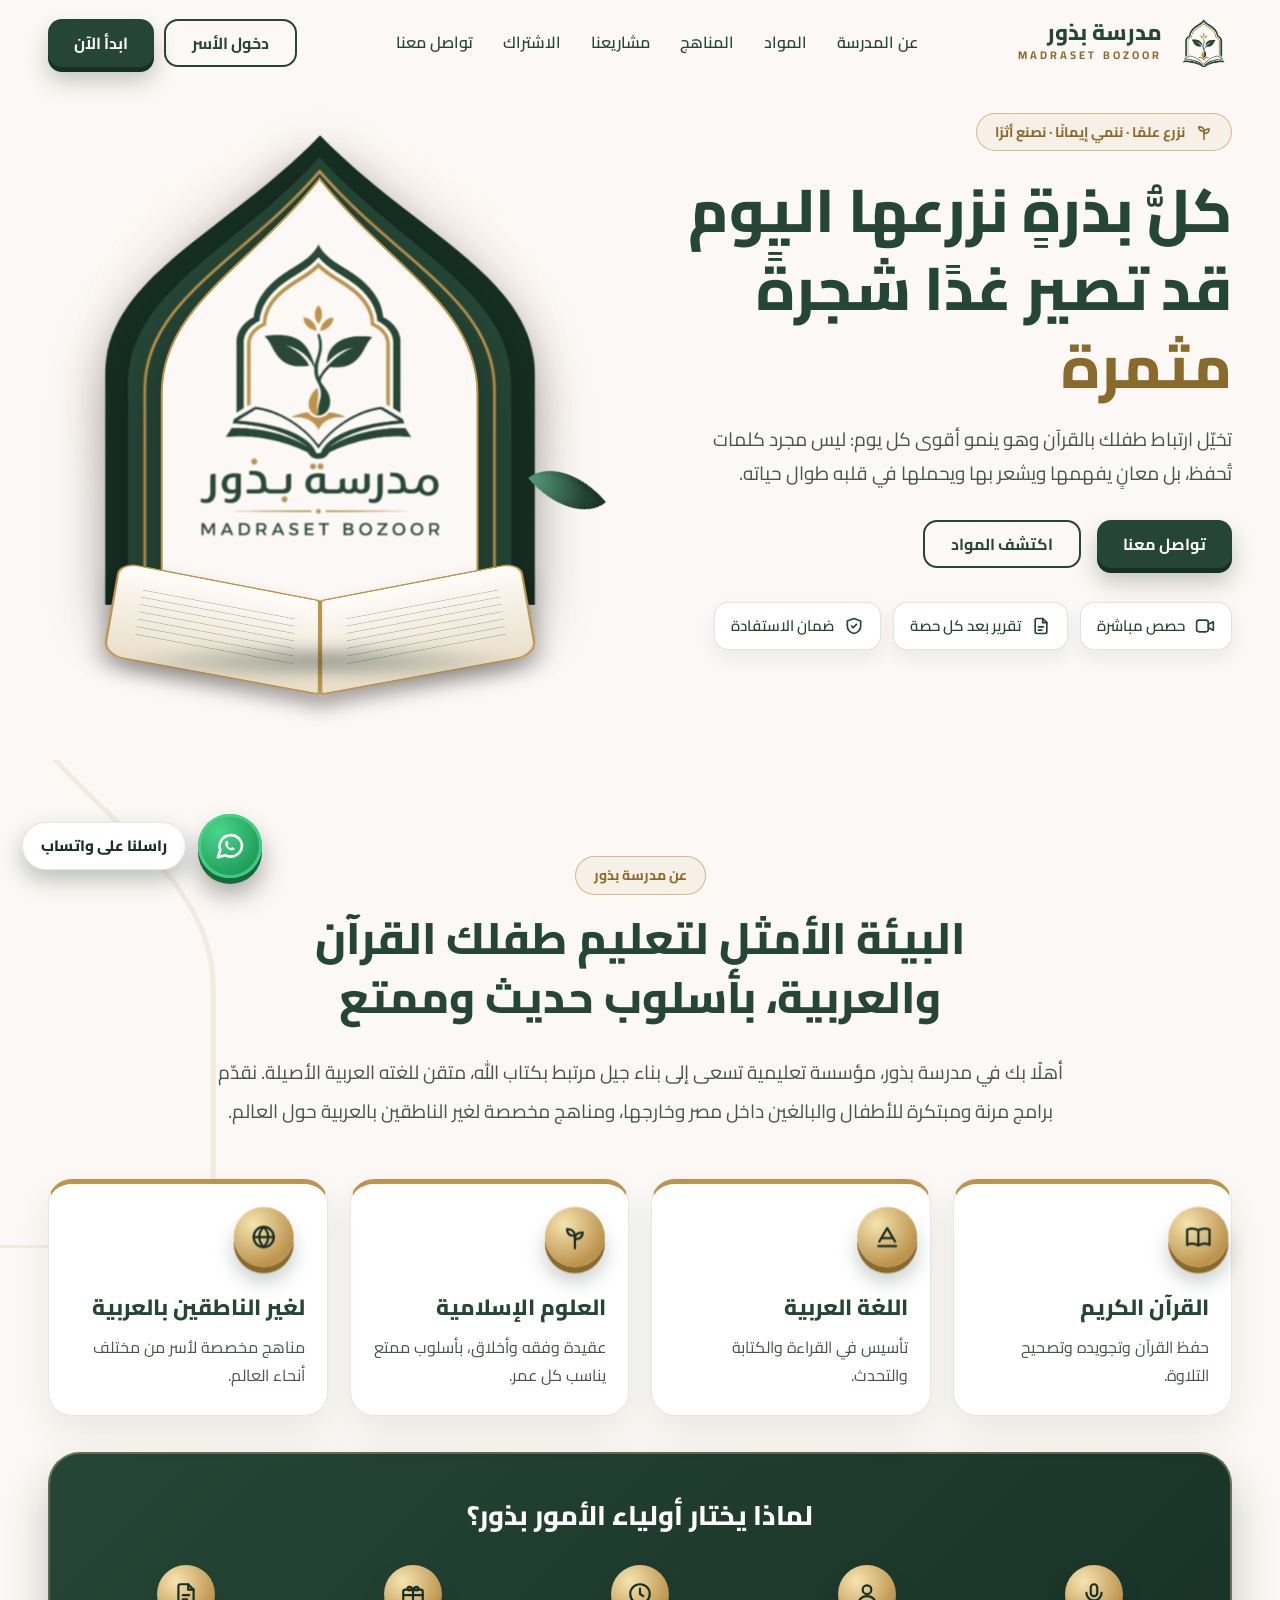
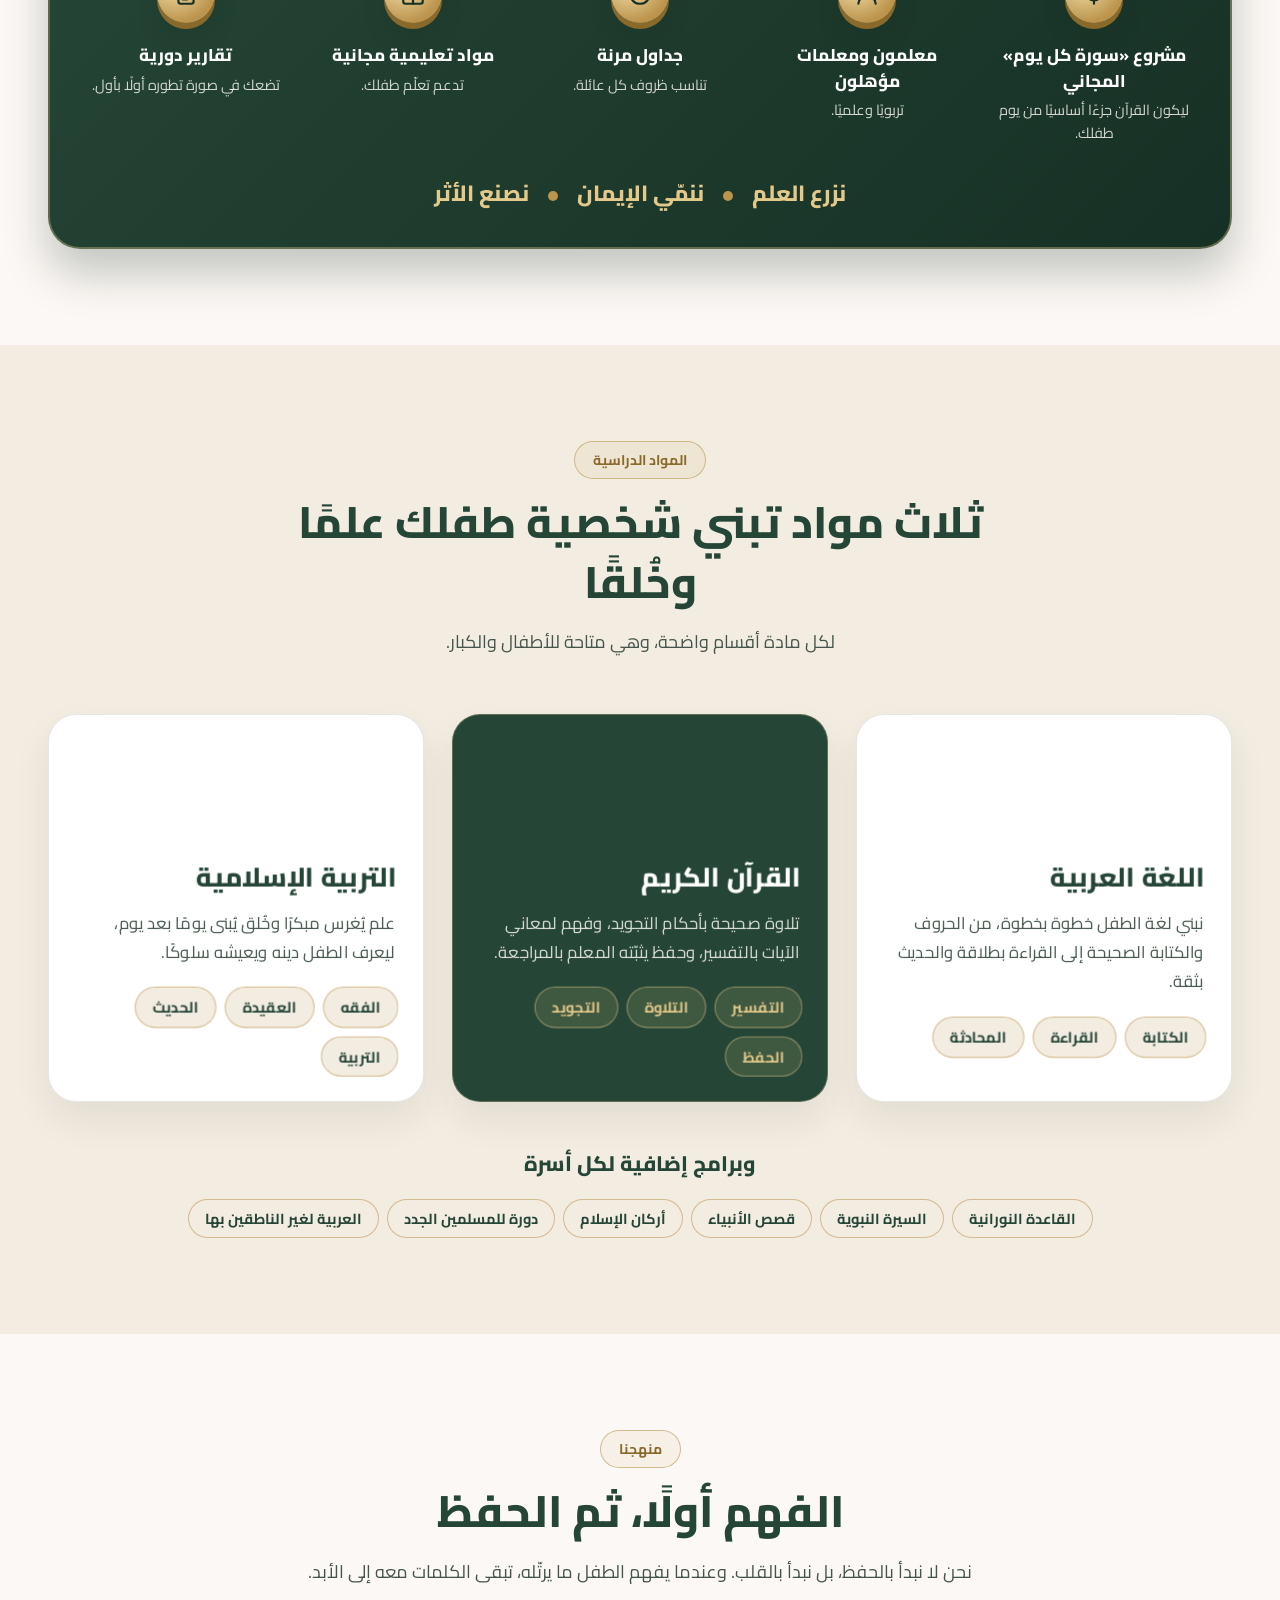
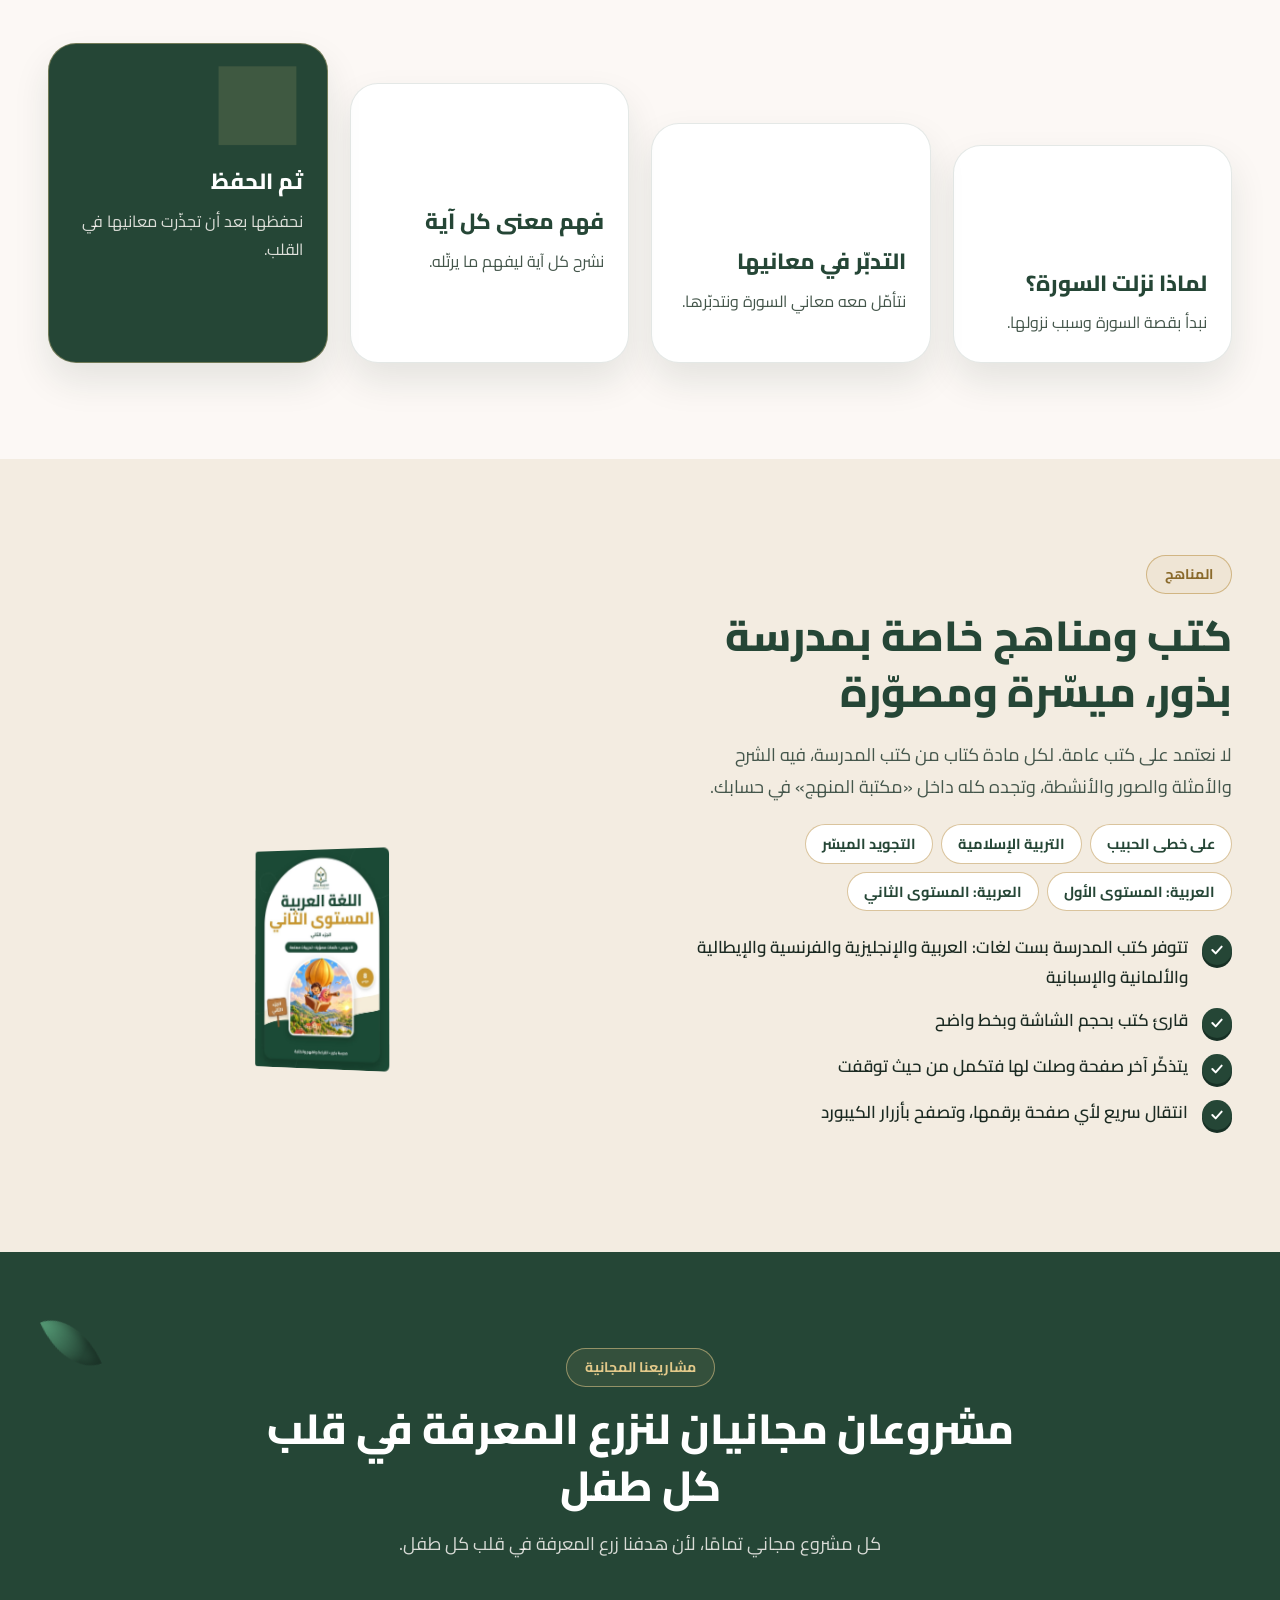
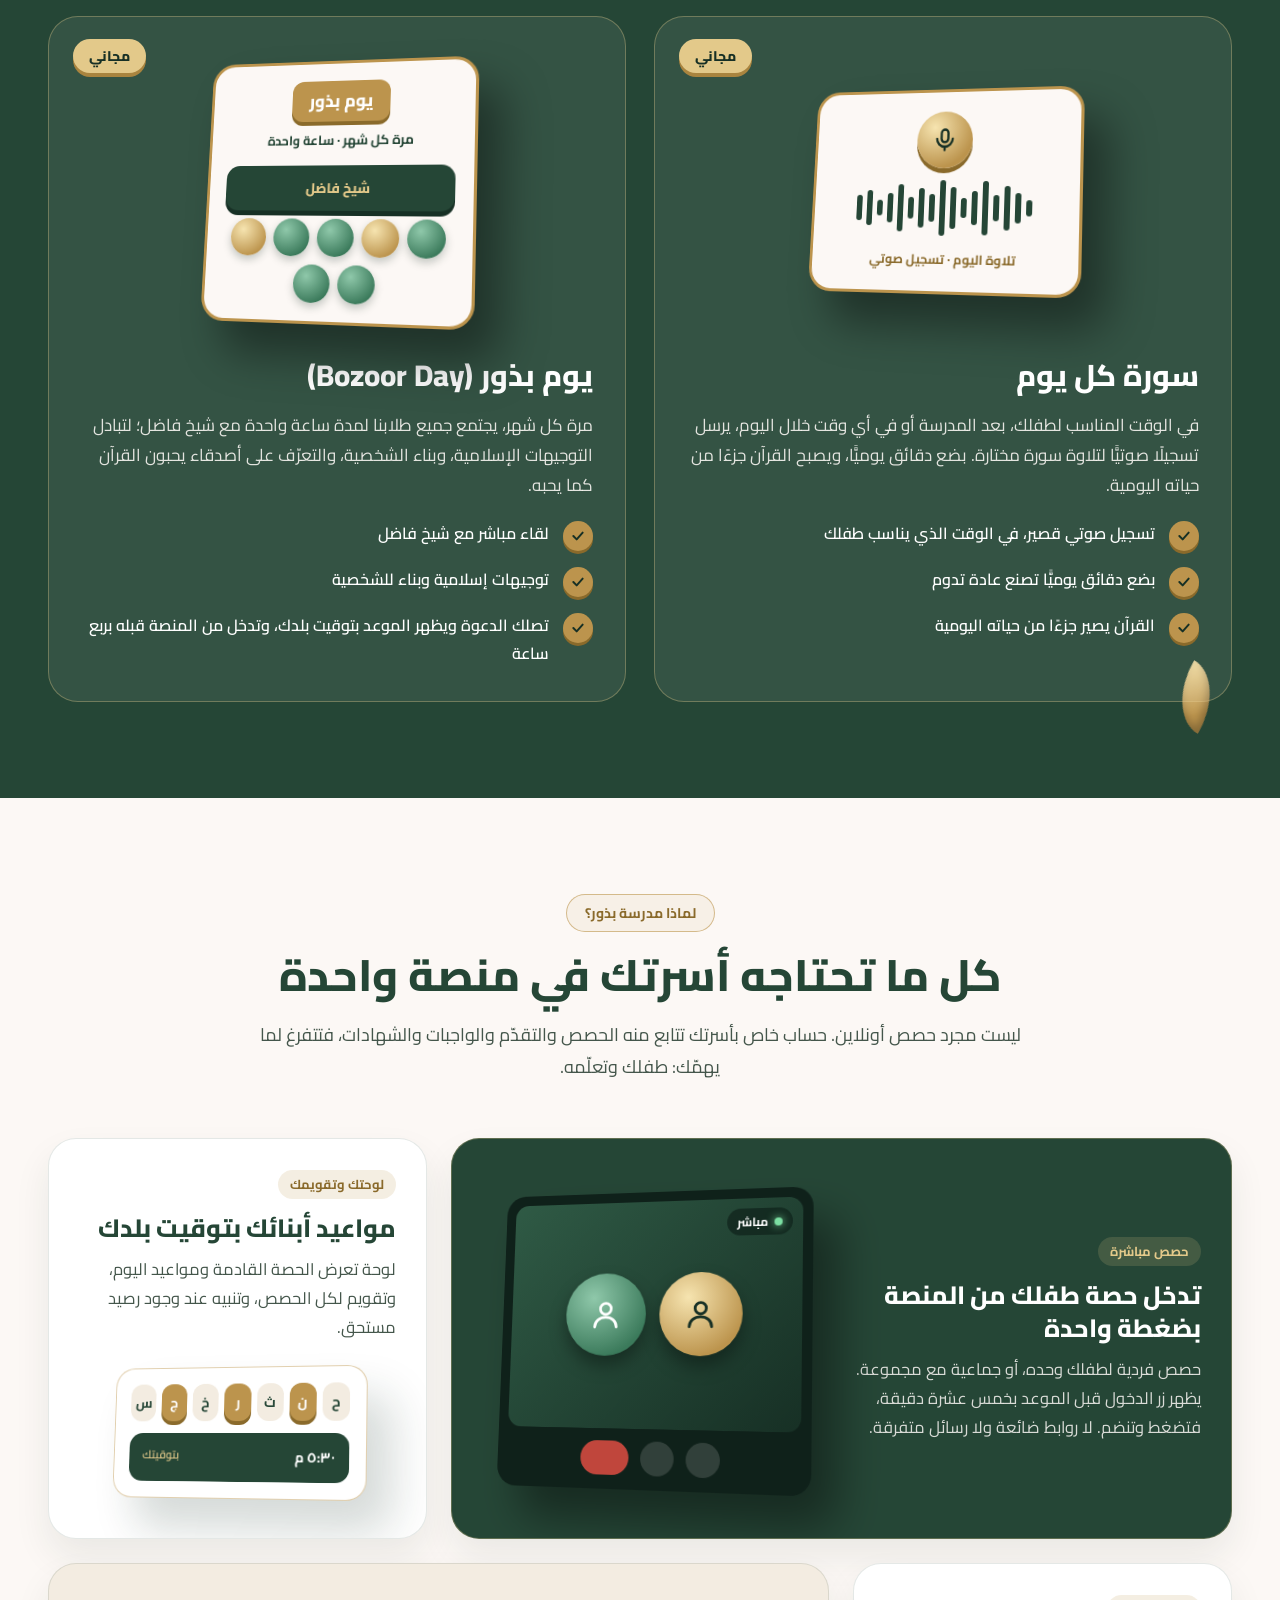
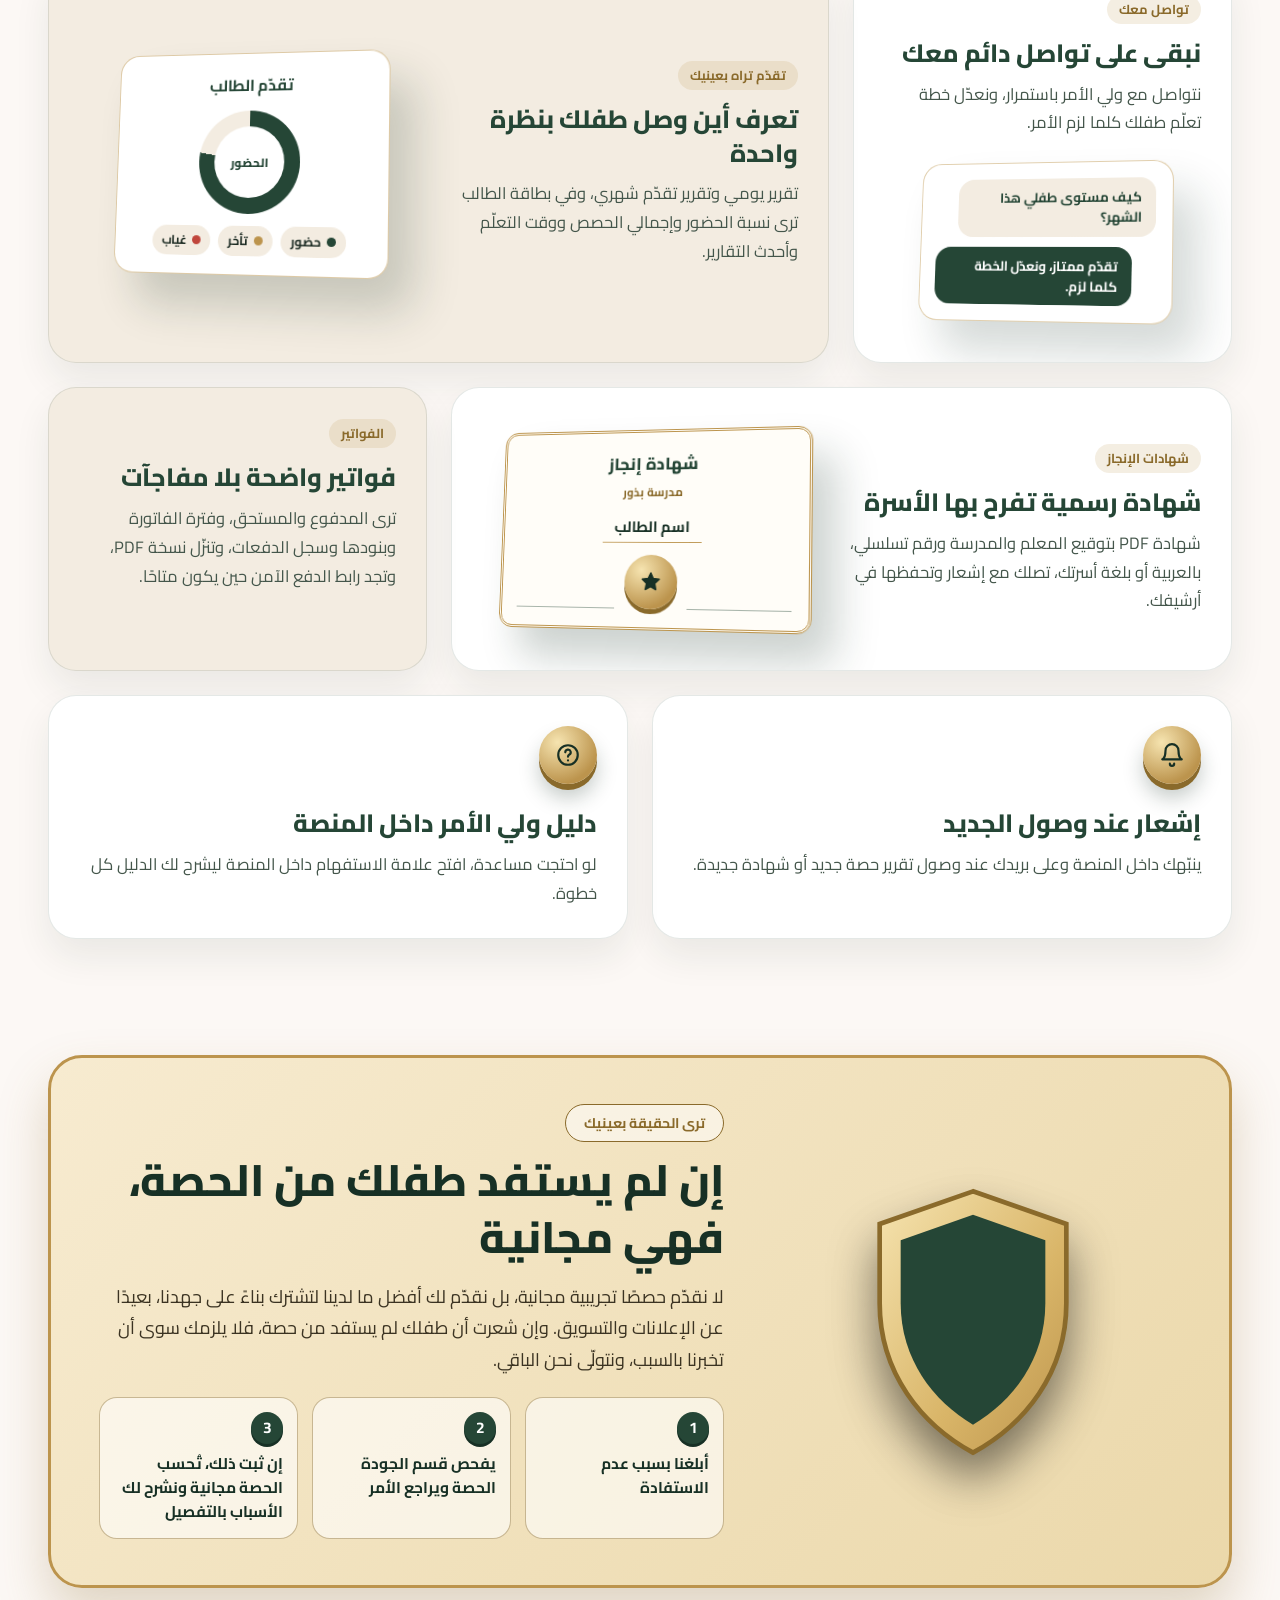
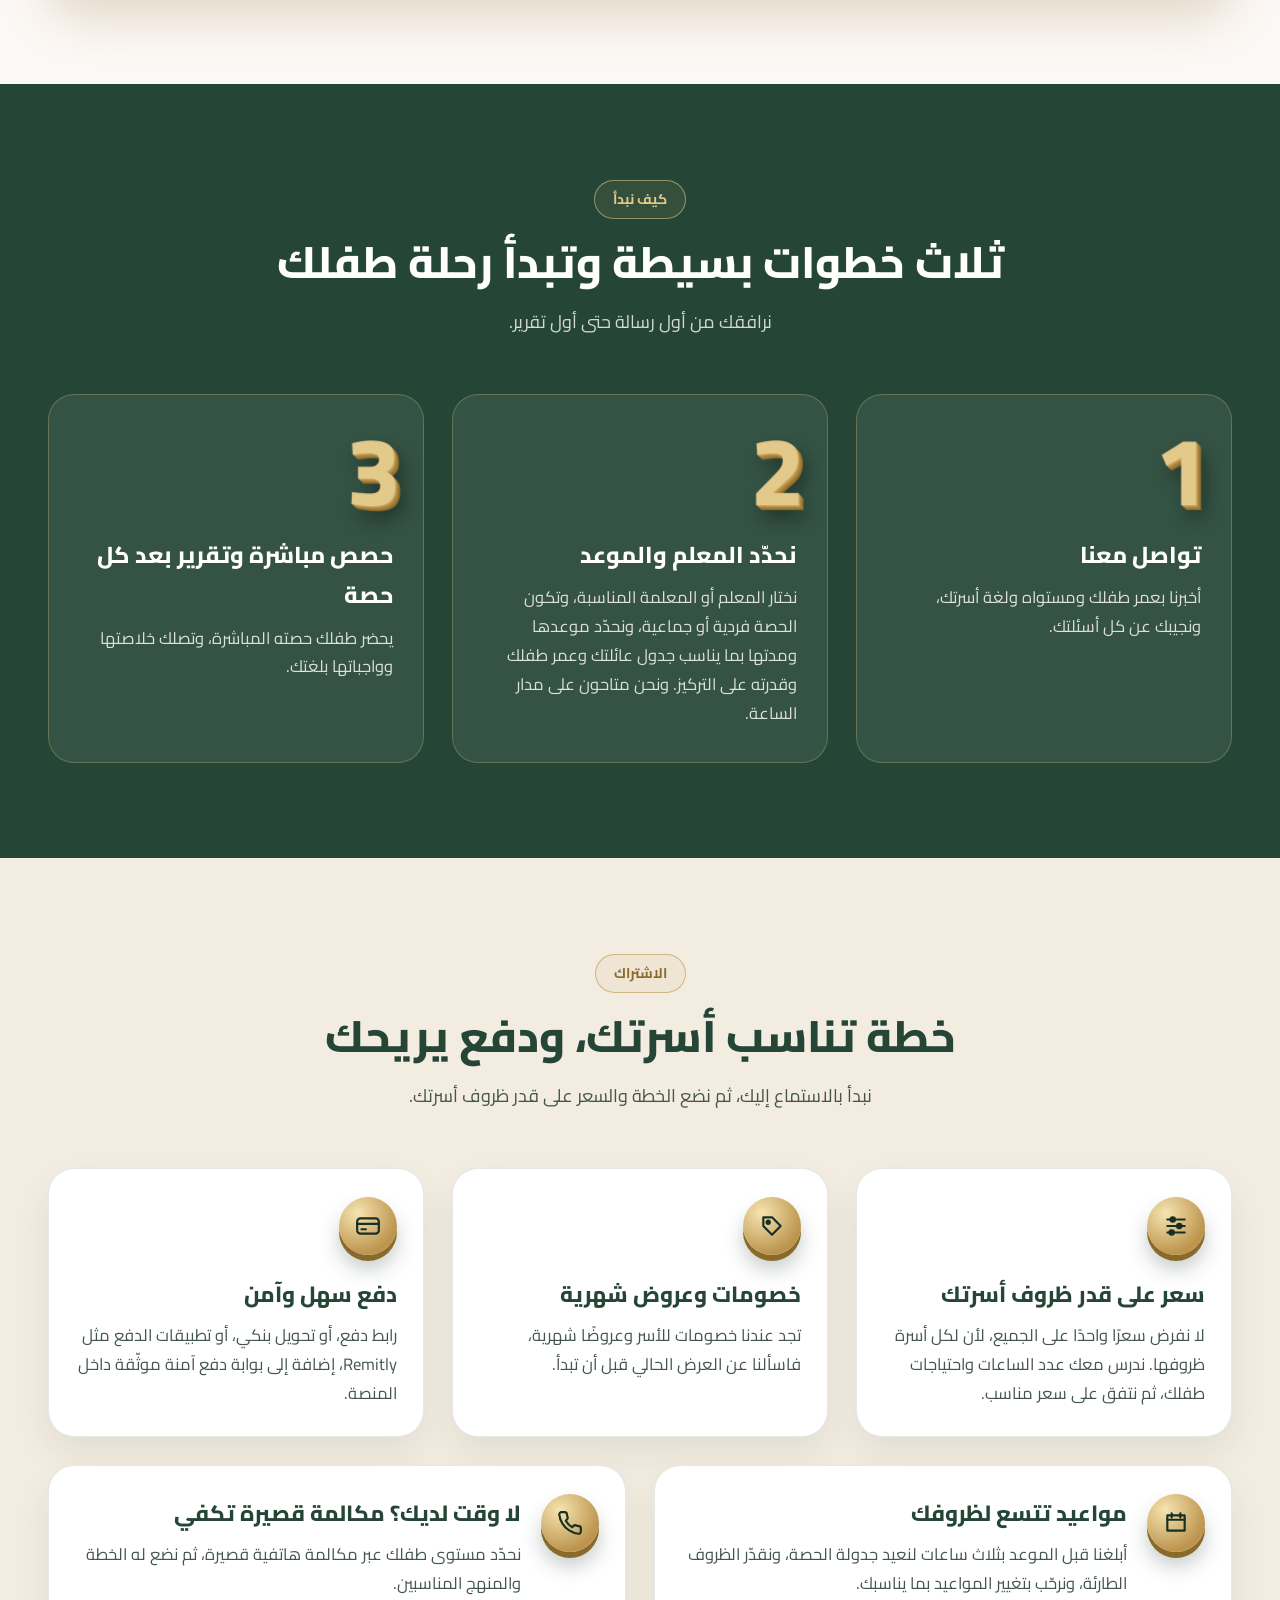
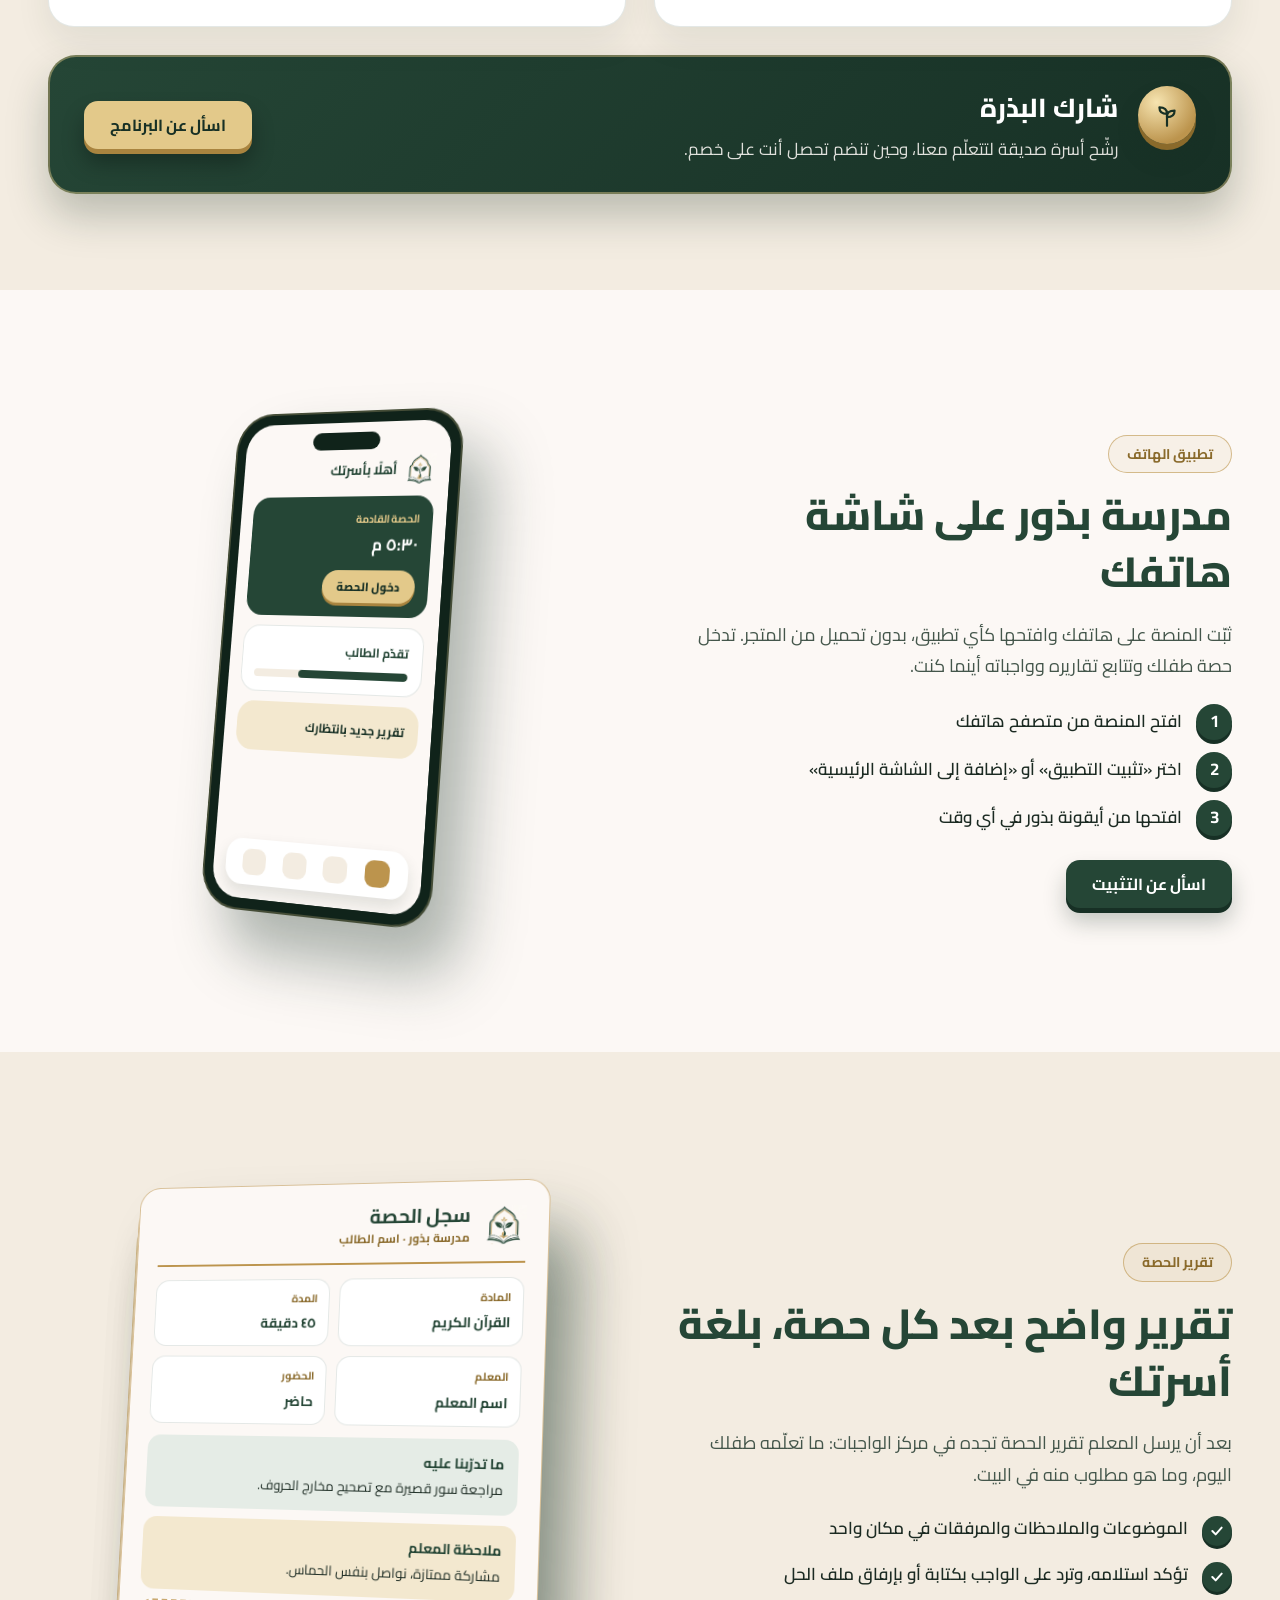
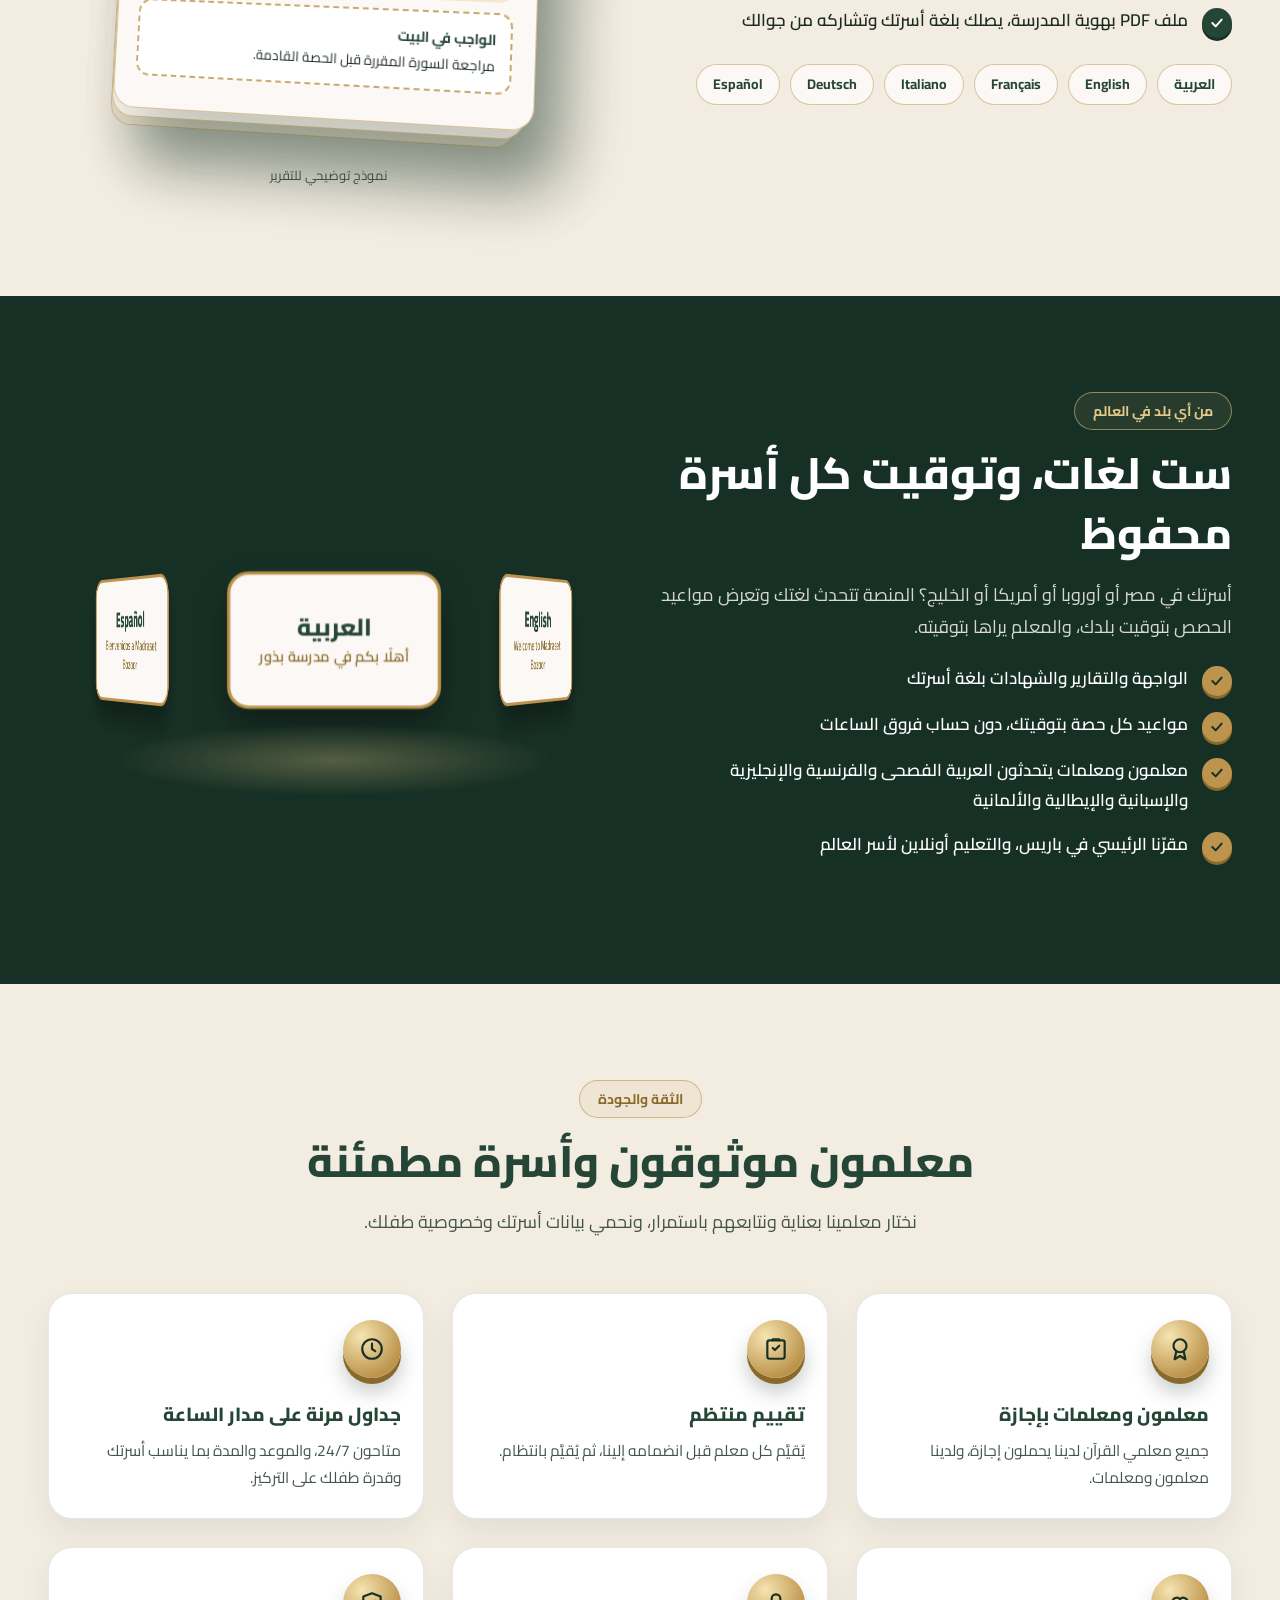
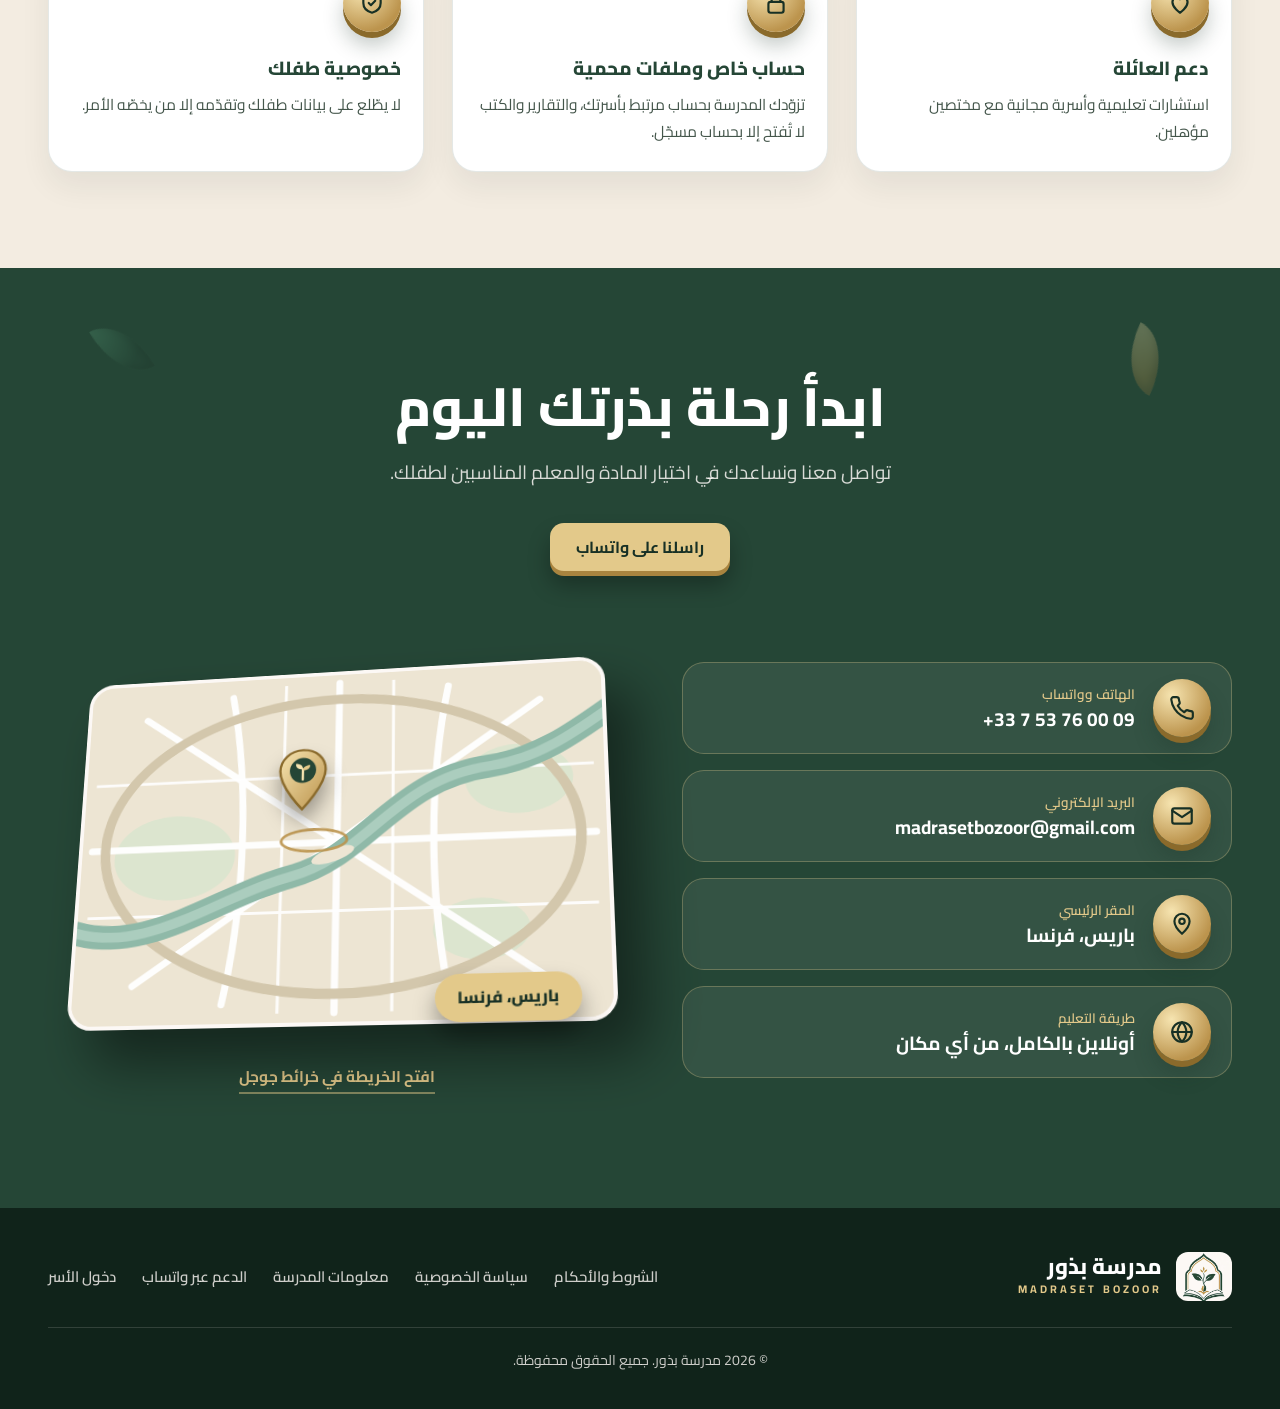
==== landing/index.html @ 4c17473e "Temporary hand-off of the new landing page files (to be deleted)" ====
<!doctype html>
<html lang="ar" dir="rtl">
<head>
<meta charset="utf-8">
<meta name="viewport" content="width=device-width,initial-scale=1,viewport-fit=cover">
<title>مدرسة بذور | تعليم القرآن واللغة العربية والتربية الإسلامية أونلاين</title>
<meta name="description" content="مدرسة بذور: حصص مباشرة أونلاين لتعليم القرآن والتجويد والحفظ واللغة العربية والتربية الإسلامية للأطفال والكبار، بمعلمين ومعلمات بإجازة، وتقارير بعد كل حصة، وضمان الاستفادة.">
<meta name="theme-color" content="#254636">
<link rel="preconnect" href="https://fonts.googleapis.com">
<link rel="preconnect" href="https://fonts.gstatic.com" crossorigin>
<link href="https://fonts.googleapis.com/css2?family=Cairo:wght@400;600;700;800&display=swap" rel="stylesheet">
<link rel="stylesheet" href="/landing/landing.css">
</head>
<body>
<div class="page" dir="rtl">
<header class="wrap">
<div class="nav">
<a class="brand" href="#top" aria-label="مدرسة بذور — الرئيسية">
<span class="emblem" role="img" aria-label="شعار مدرسة بذور"></span>
<span><b>مدرسة بذور</b><small>MADRASET BOZOOR</small></span>
</a>
<nav class="navlinks" aria-label="التنقل الرئيسي">
<a href="#about">عن المدرسة</a>
<a href="#subjects">المواد</a>
<a href="#curricula">المناهج</a>
<a href="#projects">مشاريعنا</a>
<a href="#plans">الاشتراك</a>
<a href="#contact">تواصل معنا</a>
</nav>
<div class="navbtns">
<a class="btn btn-ghost" href="/login">دخول الأسر</a>
<a class="btn btn-primary" href="#contact">ابدأ الآن</a>
</div>
</div>
</header>
<main id="top">
<section class="hero">
<div class="wrap hero-grid">
<div>
<span class="eyebrow">
<svg width="18" height="18" viewBox="0 0 24 24" fill="none" stroke="#8A6A2B" stroke-width="2" stroke-linecap="round" stroke-linejoin="round" aria-hidden="true"><path d="M12 22V11"/><path d="M12 11C12 7 9 5 5 5c0 4 2 6 7 6z"/><path d="M12 13c0-3 2.5-5 7-5 0 4-2.5 6-7 6z"/></svg>
نزرع علمًا · ننمي إيمانًا · نصنع أثرًا
</span>
<h1>كلُّ بذرةٍ نزرعها اليوم قد تصير غدًا شجرةً <em>مثمرة</em></h1>
<p class="lead">تخيّل ارتباط طفلك بالقرآن وهو ينمو أقوى كل يوم: ليس مجرد كلمات تُحفظ، بل معانٍ يفهمها ويشعر بها ويحملها في قلبه طوال حياته.</p>
<div class="cta-row">
<a class="btn btn-primary" href="#contact">تواصل معنا</a>
<a class="btn btn-ghost" href="#subjects">اكتشف المواد</a>
</div>
<div class="chips">
<span class="chip">
<svg width="20" height="20" viewBox="0 0 24 24" fill="none" stroke="#254636" stroke-width="2" stroke-linecap="round" stroke-linejoin="round" aria-hidden="true"><rect x="2" y="5" width="14" height="14" rx="3"/><path d="m16 10 6-3v10l-6-3z"/></svg>
حصص مباشرة
</span>
<span class="chip">
<svg width="20" height="20" viewBox="0 0 24 24" fill="none" stroke="#254636" stroke-width="2" stroke-linecap="round" stroke-linejoin="round" aria-hidden="true"><path d="M14 3H7a2 2 0 0 0-2 2v14a2 2 0 0 0 2 2h10a2 2 0 0 0 2-2V8z"/><path d="M14 3v5h5"/><path d="M9 13h6M9 17h4"/></svg>
تقرير بعد كل حصة
</span>
<span class="chip">
<svg width="20" height="20" viewBox="0 0 24 24" fill="none" stroke="#254636" stroke-width="2" stroke-linecap="round" stroke-linejoin="round" aria-hidden="true"><path d="M12 3 4 6v6c0 4.5 3.4 7.700 8 9 4.600-1.300 8-4.500 8-9V6z"/><path d="m9 12 2 2 4-4"/></svg>
ضمان الاستفادة
</span>
</div>
</div>
<div class="scene" dir="ltr" role="img" aria-label="شعار مدرسة بذور داخل أقواس ثلاثية الأبعاد وكتاب مفتوح">
<div class="glow"></div>
<div class="stage">
<svg class="layer l0" viewBox="0 0 100 128" preserveAspectRatio="none" aria-hidden="true"><path d="M4 128V66C4 40 30 28 50 2c20 26 46 38 46 64v62z" fill="#173025"/></svg>
<svg class="layer l1" viewBox="0 0 100 128" preserveAspectRatio="none" aria-hidden="true"><path d="M4 128V66C4 40 30 28 50 2c20 26 46 38 46 64v62z" fill="#254636"/></svg>
<svg class="layer l2" viewBox="0 0 100 128" preserveAspectRatio="none" aria-hidden="true"><path d="M4 128V66C4 40 30 28 50 2c20 26 46 38 46 64v62z" fill="none" stroke="#BC944D" stroke-width="3" vector-effect="non-scaling-stroke"/></svg>
<svg class="layer l3" viewBox="0 0 100 128" preserveAspectRatio="none" aria-hidden="true"><path d="M4 128V66C4 40 30 28 50 2c20 26 46 38 46 64v62z" fill="#FCF8F5" stroke="#BC944D" stroke-width="2" vector-effect="non-scaling-stroke"/></svg>
<img class="logo3d" src="/landing/img/logo-alpha.png" alt="شعار مدرسة بذور">
<span class="leaf" style="--z:150px;--r:-28deg;left:6%;top:8%"></span>
<span class="leaf gold" style="--z:130px;--r:34deg;right:8%;top:14%;width:32px;height:50px;animation-delay:-2s"></span>
<span class="leaf" style="--z:170px;--r:18deg;left:2%;top:58%;width:34px;height:54px;animation-delay:-4s"></span>
<span class="leaf" style="--z:140px;--r:-40deg;right:3%;top:62%;animation-delay:-1s"></span>
<span class="seed" style="--z:160px;--r:-18deg;left:20%;bottom:20%;animation-delay:-3s"></span>
<span class="seed" style="--z:150px;--r:24deg;right:16%;bottom:24%;animation-delay:-1.5s"></span>
<div class="book" aria-hidden="true"><div class="pg a"></div><div class="pg b"></div></div>
</div>
<div class="floor"></div>
</div>
</div>
</section>
<section class="sec about" id="about">
<svg class="about-arch" viewBox="0 0 100 128" aria-hidden="true"><path d="M4 128V66C4 40 30 28 50 2c20 26 46 38 46 64v62z" fill="none" stroke="#BC944D" stroke-width="1.200"/></svg>
<div class="wrap">
<div class="sec-head">
<span class="eyebrow">عن مدرسة بذور</span>
<h2>البيئة الأمثل لتعليم طفلك القرآن والعربية، بأسلوب حديث وممتع</h2>
</div>
<p class="about-lead">أهلًا بك في مدرسة بذور، مؤسسة تعليمية تسعى إلى بناء جيل مرتبط بكتاب الله، متقن للغته العربية الأصيلة. نقدّم برامج مرنة ومبتكرة للأطفال والبالغين داخل مصر وخارجها، ومناهج مخصصة لغير الناطقين بالعربية حول العالم.</p>
<div class="paths">
<article class="pth"><div class="coin sm" aria-hidden="true"><svg width="26" height="26" viewBox="0 0 24 24" fill="none" stroke="#173025" stroke-width="2" stroke-linecap="round" stroke-linejoin="round"><path d="M2 5.500C5 4 8.500 4 12 6c3.500-2 7-2 10-.5V19c-3-1.500-6.500-1.500-10 .5-3.500-2-7-2-10-.5z"/><path d="M12 6v13.500"/></svg></div><h3>القرآن الكريم</h3><p>حفظ القرآن وتجويده وتصحيح التلاوة.</p></article>
<article class="pth"><div class="coin sm" aria-hidden="true"><svg width="26" height="26" viewBox="0 0 24 24" fill="none" stroke="#173025" stroke-width="2" stroke-linecap="round" stroke-linejoin="round"><path d="M4 20h16"/><path d="m5 16 7-12 7 12"/><path d="M8 13h8"/></svg></div><h3>اللغة العربية</h3><p>تأسيس في القراءة والكتابة والتحدث.</p></article>
<article class="pth"><div class="coin sm" aria-hidden="true"><svg width="26" height="26" viewBox="0 0 24 24" fill="none" stroke="#173025" stroke-width="2" stroke-linecap="round" stroke-linejoin="round"><path d="M12 22V11"/><path d="M12 11C12 7 9 5 5 5c0 4 2 6 7 6z"/><path d="M12 13c0-3 2.500-5 7-5 0 4-2.500 6-7 6z"/></svg></div><h3>العلوم الإسلامية</h3><p>عقيدة وفقه وأخلاق، بأسلوب ممتع يناسب كل عمر.</p></article>
<article class="pth"><div class="coin sm" aria-hidden="true"><svg width="26" height="26" viewBox="0 0 24 24" fill="none" stroke="#173025" stroke-width="2" stroke-linecap="round" stroke-linejoin="round"><circle cx="12" cy="12" r="9"/><path d="M3 12h18"/><path d="M12 3c2.700 2.700 4 5.700 4 9s-1.300 6.300-4 9c-2.700-2.700-4-5.700-4-9s1.300-6.300 4-9z"/></svg></div><h3>لغير الناطقين بالعربية</h3><p>مناهج مخصصة لأسر من مختلف أنحاء العالم.</p></article>
</div>
<div class="whyband">
<h3>لماذا يختار أولياء الأمور بذور؟</h3>
<div class="why5">
<div class="wy"><div class="coin sm" aria-hidden="true"><svg width="26" height="26" viewBox="0 0 24 24" fill="none" stroke="#173025" stroke-width="2" stroke-linecap="round" stroke-linejoin="round"><rect x="9" y="3" width="6" height="11" rx="3"/><path d="M5 11a7 7 0 0 0 14 0"/><path d="M12 18v3"/></svg></div><b>مشروع «سورة كل يوم» المجاني</b><span>ليكون القرآن جزءًا أساسيًا من يوم طفلك.</span></div>
<div class="wy"><div class="coin sm" aria-hidden="true"><svg width="26" height="26" viewBox="0 0 24 24" fill="none" stroke="#173025" stroke-width="2" stroke-linecap="round" stroke-linejoin="round"><circle cx="12" cy="8" r="4"/><path d="M4 21c0-4 3.500-7 8-7s8 3 8 7"/></svg></div><b>معلمون ومعلمات مؤهلون</b><span>تربويًا وعلميًا.</span></div>
<div class="wy"><div class="coin sm" aria-hidden="true"><svg width="26" height="26" viewBox="0 0 24 24" fill="none" stroke="#173025" stroke-width="2" stroke-linecap="round" stroke-linejoin="round"><circle cx="12" cy="12" r="9"/><path d="M12 7v5l3 2"/></svg></div><b>جداول مرنة</b><span>تناسب ظروف كل عائلة.</span></div>
<div class="wy"><div class="coin sm" aria-hidden="true"><svg width="26" height="26" viewBox="0 0 24 24" fill="none" stroke="#173025" stroke-width="2" stroke-linecap="round" stroke-linejoin="round"><rect x="3" y="8" width="18" height="13" rx="2"/><path d="M12 8v13"/><path d="M3 13h18"/><path d="M12 8c-2-4-6-3-5 0 .5 1.500 5 0 5 0zM12 8c2-4 6-3 5 0-.5 1.500-5 0-5 0z"/></svg></div><b>مواد تعليمية مجانية</b><span>تدعم تعلّم طفلك.</span></div>
<div class="wy"><div class="coin sm" aria-hidden="true"><svg width="26" height="26" viewBox="0 0 24 24" fill="none" stroke="#173025" stroke-width="2" stroke-linecap="round" stroke-linejoin="round"> <path d="M14 3H7a2 2 0 0 0-2 2v14a2 2 0 0 0 2 2h10a2 2 0 0 0 2-2V8z"/><path d="M14 3v5h5"/><path d="M9 13h6M9 17h4"/></svg></div><b>تقارير دورية</b><span>تضعك في صورة تطوره أولًا بأول.</span></div>
</div>
<p class="motto">نزرع العلم <i></i> ننمّي الإيمان <i></i> نصنع الأثر</p>
</div>
</div>
</section>
<section class="sec" id="subjects" style="background:var(--cream-2)">
<div class="wrap">
<div class="sec-head">
<span class="eyebrow">المواد الدراسية</span>
<h2>ثلاث مواد تبني شخصية طفلك علمًا وخُلقًا</h2>
<p>لكل مادة أقسام واضحة، وهي متاحة للأطفال والكبار.</p>
</div>
<div class="grid3">
<article class="subj">
<span class="no" aria-hidden="true">01</span>
<div class="coin" aria-hidden="true"><svg width="34" height="34" viewBox="0 0 24 24" fill="none" stroke="#173025" stroke-width="2" stroke-linecap="round" stroke-linejoin="round"><path d="M4 20h16"/><path d="m5 16 7-12 7 12"/><path d="M8 13h8"/></svg></div>
<h3>اللغة العربية</h3>
<p>نبني لغة الطفل خطوة بخطوة، من الحروف والكتابة الصحيحة إلى القراءة بطلاقة والحديث بثقة.</p>
<div class="pills"><span class="pill">الكتابة</span><span class="pill">القراءة</span><span class="pill">المحادثة</span></div>
</article>
<article class="subj dark">
<span class="no" aria-hidden="true">02</span>
<div class="coin" aria-hidden="true"><svg width="34" height="34" viewBox="0 0 24 24" fill="none" stroke="#173025" stroke-width="2" stroke-linecap="round" stroke-linejoin="round"><path d="M2 5.500C5 4 8.500 4 12 6c3.500-2 7-2 10-.5V19c-3-1.500-6.500-1.500-10 .5-3.500-2-7-2-10-.5z"/><path d="M12 6v13.500"/></svg></div>
<h3>القرآن الكريم</h3>
<p>تلاوة صحيحة بأحكام التجويد، وفهم لمعاني الآيات بالتفسير، وحفظ يثبّته المعلم بالمراجعة.</p>
<div class="pills"><span class="pill">التفسير</span><span class="pill">التلاوة</span><span class="pill">التجويد</span><span class="pill">الحفظ</span></div>
</article>
<article class="subj">
<span class="no" aria-hidden="true">03</span>
<div class="coin" aria-hidden="true"><svg width="34" height="34" viewBox="0 0 24 24" fill="none" stroke="#173025" stroke-width="2" stroke-linecap="round" stroke-linejoin="round"><path d="M12 22V11"/><path d="M12 11C12 7 9 5 5 5c0 4 2 6 7 6z"/><path d="M12 13c0-3 2.500-5 7-5 0 4-2.500 6-7 6z"/></svg></div>
<h3>التربية الإسلامية</h3>
<p>علم يُغرس مبكرًا وخُلق يُبنى يومًا بعد يوم، ليعرف الطفل دينه ويعيشه سلوكًا.</p>
<div class="pills"><span class="pill">الفقه</span><span class="pill">العقيدة</span><span class="pill">الحديث</span><span class="pill">التربية</span></div>
</article>
</div>
<div class="extras">
<b>وبرامج إضافية لكل أسرة</b>
<div class="pills c"><span class="pill">القاعدة النورانية</span><span class="pill">السيرة النبوية</span><span class="pill">قصص الأنبياء</span><span class="pill">أركان الإسلام</span><span class="pill">دورة للمسلمين الجدد</span><span class="pill">العربية لغير الناطقين بها</span></div>
</div>
</div>
</section>
<section class="sec grow" id="method">
<div class="wrap">
<div class="sec-head">
<span class="eyebrow">منهجنا</span>
<h2>الفهم أولًا، ثم الحفظ</h2>
<p>نحن لا نبدأ بالحفظ، بل نبدأ بالقلب. وعندما يفهم الطفل ما يرتّله، تبقى الكلمات معه إلى الأبد.</p>
</div>
<div class="stairs">
<article class="st s1"><span class="sti"><svg width="38" height="38" viewBox="0 0 40 40" aria-hidden="true"><ellipse cx="20" cy="24" rx="7" ry="10" fill="#BC944D"/><ellipse cx="17.500" cy="20" rx="2.200" ry="3.500" fill="#F6E4B0" opacity=".8"/></svg></span><h3>لماذا نزلت السورة؟</h3><p>نبدأ بقصة السورة وسبب نزولها.</p></article>
<article class="st s2"><span class="sti"><svg width="42" height="42" viewBox="0 0 40 40" aria-hidden="true"><path d="M20 37V18" stroke="#254636" stroke-width="3" stroke-linecap="round"/><path d="M20 18C20 11 15 8 8 8c0 7 4 10 12 10z" fill="#4C9A74"/><path d="M20 22c0-6 4-9 11-9 0 7-4 9-11 9z" fill="#254636"/></svg></span><h3>التدبّر في معانيها</h3><p>نتأمّل معه معاني السورة ونتدبّرها.</p></article>
<article class="st s3"><span class="sti"><svg width="46" height="46" viewBox="0 0 40 40" aria-hidden="true"><path d="M20 38V12" stroke="#254636" stroke-width="3" stroke-linecap="round"/><path d="M20 22C20 15 14 12 6 12c0 8 5 10 14 10z" fill="#4C9A74"/><path d="M20 26c0-7 5-10 13-10 0 8-5 10-13 10z" fill="#254636"/><path d="M20 12C20 7 17 4 12 3c0 5 2 8 8 9z" fill="#BC944D"/><path d="M20 12c0-4 3-7 8-8 0 5-2 8-8 8z" fill="#E3C98A"/></svg></span><h3>فهم معنى كل آية</h3><p>نشرح كل آية ليفهم ما يرتّله.</p></article>
<article class="st s4"><span class="sti"><svg width="52" height="52" viewBox="0 0 40 40" aria-hidden="true"><path d="M17 38V24h6v14z" fill="#8A6A2B"/><circle cx="20" cy="15" r="11" fill="#E3C98A"/><circle cx="12" cy="19" r="7" fill="#BC944D"/><circle cx="28" cy="19" r="7" fill="#BC944D"/><circle cx="20" cy="11" r="6.500" fill="#F6E4B0"/></svg></span><h3>ثم الحفظ</h3><p>نحفظها بعد أن تجذّرت معانيها في القلب.</p></article>
</div>
</div>
</section>
<section class="sec cur" id="curricula" style="background:var(--cream-2)">
<div class="wrap cur-grid">
<div>
<span class="eyebrow">المناهج</span>
<h2>كتب ومناهج خاصة بمدرسة بذور، ميسّرة ومصوّرة</h2>
<p class="lead">لا نعتمد على كتب عامة. لكل مادة كتاب من كتب المدرسة، فيه الشرح والأمثلة والصور والأنشطة، وتجده كله داخل «مكتبة المنهج» في حسابك.</p>
<div class="pills books">
<span class="pill">على خطى الحبيب</span><span class="pill">التربية الإسلامية</span><span class="pill">التجويد الميسّر</span><span class="pill">العربية: المستوى الأول</span><span class="pill">العربية: المستوى الثاني</span>
</div>
<ul class="checks">
<li><span class="tick"><svg width="16" height="16" viewBox="0 0 24 24" fill="none" stroke="#fff" stroke-width="3" stroke-linecap="round" stroke-linejoin="round" aria-hidden="true"><path d="m5 12 5 5 9-10"/></svg></span>تتوفر كتب المدرسة بست لغات: العربية والإنجليزية والفرنسية والإيطالية والألمانية والإسبانية</li>
<li><span class="tick"><svg width="16" height="16" viewBox="0 0 24 24" fill="none" stroke="#fff" stroke-width="3" stroke-linecap="round" stroke-linejoin="round" aria-hidden="true"><path d="m5 12 5 5 9-10"/></svg></span>قارئ كتب بحجم الشاشة وبخط واضح</li>
<li><span class="tick"><svg width="16" height="16" viewBox="0 0 24 24" fill="none" stroke="#fff" stroke-width="3" stroke-linecap="round" stroke-linejoin="round" aria-hidden="true"><path d="m5 12 5 5 9-10"/></svg></span>يتذكّر آخر صفحة وصلت لها فتكمل من حيث توقفت</li>
<li><span class="tick"><svg width="16" height="16" viewBox="0 0 24 24" fill="none" stroke="#fff" stroke-width="3" stroke-linecap="round" stroke-linejoin="round" aria-hidden="true"><path d="m5 12 5 5 9-10"/></svg></span>انتقال سريع لأي صفحة برقمها، وتصفح بأزرار الكيبورد</li>
</ul>
</div>
<div class="fan-wrap">
<div class="shelf-wrap" role="img" aria-label="أغلفة كتب مدرسة بذور">
<div class="shelf">
<div class="bx" style="--x:364px;--y:10px;--d:0"><div class="bxi"><img class="fr" src="/landing/img/cover-footsteps.jpg" alt="غلاف كتاب على خطى الحبيب" loading="lazy"><span class="rt"></span><span class="tp"></span><span class="bkb"></span></div></div><div class="bx" style="--x:182px;--y:10px;--d:1"><div class="bxi"><img class="fr" src="/landing/img/cover-islamic.jpg" alt="غلاف كتاب التربية الإسلامية" loading="lazy"><span class="rt"></span><span class="tp"></span><span class="bkb"></span></div></div><div class="bx" style="--x:0px;--y:10px;--d:2"><div class="bxi"><img class="fr" src="/landing/img/cover-tajwid.jpg" alt="غلاف كتاب التجويد الميسّر" loading="lazy"><span class="rt"></span><span class="tp"></span><span class="bkb"></span></div></div><div class="bx" style="--x:364px;--y:246px;--d:3"><div class="bxi"><img class="fr" src="/landing/img/cover-arabic-1.jpg" alt="غلاف كتاب اللغة العربية المستوى الأول" loading="lazy"><span class="rt"></span><span class="tp"></span><span class="bkb"></span></div></div><div class="bx" style="--x:182px;--y:246px;--d:4"><div class="bxi"><img class="fr" src="/landing/img/cover-arabic-2-part-2.jpg" alt="غلاف كتاب اللغة العربية المستوى الثاني الجزء الثاني" loading="lazy"><span class="rt"></span><span class="tp"></span><span class="bkb"></span></div></div><div class="bx" style="--x:0px;--y:246px;--d:5"><div class="bxi"><img class="fr" src="/landing/img/cover-arabic-2-part-3.jpg" alt="غلاف كتاب اللغة العربية المستوى الثاني الجزء الثالث" loading="lazy"><span class="rt"></span><span class="tp"></span><span class="bkb"></span></div></div>
</div>
</div>
</div>
</div>
</section>
<section class="sec surah" id="projects">
<span class="leaf" style="position:absolute;--z:0px;--r:-24deg;left:4%;top:60px"></span>
<span class="leaf gold" style="position:absolute;--z:0px;--r:30deg;right:5%;bottom:70px;animation-delay:-3s"></span>
<div class="wrap">
<div class="sec-head">
<span class="eyebrow">مشاريعنا المجانية</span>
<h2>مشروعان مجانيان لنزرع المعرفة في قلب كل طفل</h2>
<p>كل مشروع مجاني تمامًا، لأن هدفنا زرع المعرفة في قلب كل طفل.</p>
</div>
<div class="proj-grid">
<article class="proj">
<span class="free">مجاني</span>
<div class="proj-vis" aria-hidden="true">
<div class="rec">
<span class="micc"><svg width="28" height="28" viewBox="0 0 24 24" fill="none" stroke="#173025" stroke-width="2" stroke-linecap="round" stroke-linejoin="round"><rect x="9" y="3" width="6" height="11" rx="3"/><path d="M5 11a7 7 0 0 0 14 0"/><path d="M12 18v3"/></svg></span>
<div class="wave"><i style="--h:30%;--d:0.1"></i><i style="--h:55%;--d:0.4"></i><i style="--h:80%;--d:0.7"></i><i style="--h:45%;--d:0.2"></i><i style="--h:95%;--d:0.9"></i><i style="--h:60%;--d:0.5"></i><i style="--h:35%;--d:0.3"></i><i style="--h:75%;--d:0.8"></i><i style="--h:100%;--d:0.6"></i><i style="--h:50%;--d:0.1"></i><i style="--h:70%;--d:0.4"></i><i style="--h:40%;--d:0.9"></i><i style="--h:85%;--d:0.2"></i><i style="--h:55%;--d:0.7"></i><i style="--h:30%;--d:0.5"></i><i style="--h:65%;--d:0.3"></i><i style="--h:45%;--d:0.8"></i></div>
<small>تلاوة اليوم · تسجيل صوتي</small>
</div>
</div>
<h3>سورة كل يوم</h3>
<p>في الوقت المناسب لطفلك، بعد المدرسة أو في أي وقت خلال اليوم، يرسل تسجيلًا صوتيًّا لتلاوة سورة مختارة. بضع دقائق يوميًّا، ويصبح القرآن جزءًا من حياته اليومية.</p>
<ul class="checks">
<li><span class="tick"><svg width="16" height="16" viewBox="0 0 24 24" fill="none" stroke="#173025" stroke-width="3" stroke-linecap="round" stroke-linejoin="round" aria-hidden="true"><path d="m5 12 5 5 9-10"/></svg></span>تسجيل صوتي قصير، في الوقت الذي يناسب طفلك</li>
<li><span class="tick"><svg width="16" height="16" viewBox="0 0 24 24" fill="none" stroke="#173025" stroke-width="3" stroke-linecap="round" stroke-linejoin="round" aria-hidden="true"><path d="m5 12 5 5 9-10"/></svg></span>بضع دقائق يوميًّا تصنع عادة تدوم</li>
<li><span class="tick"><svg width="16" height="16" viewBox="0 0 24 24" fill="none" stroke="#173025" stroke-width="3" stroke-linecap="round" stroke-linejoin="round" aria-hidden="true"><path d="m5 12 5 5 9-10"/></svg></span>القرآن يصير جزءًا من حياته اليومية</li>
</ul>
</article>
<article class="proj">
<span class="free">مجاني</span>
<div class="proj-vis" aria-hidden="true">
<div class="cal">
<div class="calh"><b>يوم بذور</b><small>مرة كل شهر · ساعة واحدة</small></div>
<div class="gath"><i class="sh"></i><i></i><i></i><i></i><i></i><i></i><i></i><i></i></div>
</div>
</div>
<h3>يوم بذور <bdi dir="ltr">(Bozoor Day)</bdi></h3>
<p>مرة كل شهر، يجتمع جميع طلابنا لمدة ساعة واحدة مع شيخ فاضل؛ لتبادل التوجيهات الإسلامية، وبناء الشخصية، والتعرّف على أصدقاء يحبون القرآن كما يحبه.</p>
<ul class="checks">
<li><span class="tick"><svg width="16" height="16" viewBox="0 0 24 24" fill="none" stroke="#173025" stroke-width="3" stroke-linecap="round" stroke-linejoin="round" aria-hidden="true"><path d="m5 12 5 5 9-10"/></svg></span>لقاء مباشر مع شيخ فاضل</li>
<li><span class="tick"><svg width="16" height="16" viewBox="0 0 24 24" fill="none" stroke="#173025" stroke-width="3" stroke-linecap="round" stroke-linejoin="round" aria-hidden="true"><path d="m5 12 5 5 9-10"/></svg></span>توجيهات إسلامية وبناء للشخصية</li>
<li><span class="tick"><svg width="16" height="16" viewBox="0 0 24 24" fill="none" stroke="#173025" stroke-width="3" stroke-linecap="round" stroke-linejoin="round" aria-hidden="true"><path d="m5 12 5 5 9-10"/></svg></span>تصلك الدعوة ويظهر الموعد بتوقيت بلدك، وتدخل من المنصة قبله بربع ساعة</li>
</ul>
</article>
</div>
</div>
</section>
<section class="sec" id="features">
<div class="wrap">
<div class="sec-head">
<span class="eyebrow">لماذا مدرسة بذور؟</span>
<h2>كل ما تحتاجه أسرتك في منصة واحدة</h2>
<p>ليست مجرد حصص أونلاين. حساب خاص بأسرتك تتابع منه الحصص والتقدّم والواجبات والشهادات، فتتفرغ لما يهمّك: طفلك وتعلّمه.</p>
</div>
<div class="bento">
<article class="bn dark w4">
<div class="bn-in">
<div>
<span class="tag">حصص مباشرة</span>
<h3>تدخل حصة طفلك من المنصة بضغطة واحدة</h3>
<p>حصص فردية لطفلك وحده، أو جماعية مع مجموعة. يظهر زر الدخول قبل الموعد بخمس عشرة دقيقة، فتضغط وتنضم. لا روابط ضائعة ولا رسائل متفرقة.</p>
</div>
<div class="mock-wrap">
<div class="mock win" aria-hidden="true">
<div class="vid">
<span class="live">مباشر</span>
<span class="av"><svg width="34" height="34" viewBox="0 0 24 24" fill="none" stroke="#173025" stroke-width="2" stroke-linecap="round" stroke-linejoin="round"><circle cx="12" cy="8" r="4"/><path d="M4 21c0-4 3.500-7 8-7s8 3 8 7"/></svg></span>
<span class="av b"><svg width="34" height="34" viewBox="0 0 24 24" fill="none" stroke="#fff" stroke-width="2" stroke-linecap="round" stroke-linejoin="round"><circle cx="12" cy="8" r="4"/><path d="M4 21c0-4 3.500-7 8-7s8 3 8 7"/></svg></span>
</div>
<div class="ctrl"><i></i><i></i><i class="end"></i></div>
</div>
</div>
</div>
</article>
<article class="bn w2">
<span class="tag">لوحتك وتقويمك</span>
<h3>مواعيد أبنائك بتوقيت بلدك</h3>
<p>لوحة تعرض الحصة القادمة ومواعيد اليوم، وتقويم لكل الحصص، وتنبيه عند وجود رصيد مستحق.</p>
<div class="mock-wrap" style="margin-top:14px">
<div class="mock sch" aria-hidden="true" style="max-width:260px">
<div class="days"><span>ح</span><span class="on">ن</span><span>ث</span><span class="on">ر</span><span>خ</span><span class="on">ج</span><span>س</span></div>
<div class="slot"><span>٥:٣٠ م</span><small>بتوقيتك</small></div>
</div>
</div>
</article>
<article class="bn w2">
<span class="tag">تواصل معك</span>
<h3>نبقى على تواصل دائم معك</h3>
<p>نتواصل مع ولي الأمر باستمرار، ونعدّل خطة تعلّم طفلك كلما لزم الأمر.</p>
<div class="mock-wrap" style="margin-top:14px">
<div class="mock chat" aria-hidden="true" style="max-width:260px"><span class="q">كيف مستوى طفلي هذا الشهر؟</span><span class="a">تقدّم ممتاز، ونعدّل الخطة كلما لزم.</span></div>
</div>
</article>
<article class="bn w4 sand">
<div class="bn-in">
<div class="mock-wrap" style="order:2">
<div class="mock prog" aria-hidden="true" style="max-width:280px">
<b>تقدّم الطالب</b>
<div class="ringp"><span>الحضور</span></div>
<div class="pchips"><span>حضور</span><span class="l">تأخر</span><span class="a">غياب</span></div>
</div>
</div>
<div>
<span class="tag">تقدّم تراه بعينيك</span>
<h3>تعرف أين وصل طفلك بنظرة واحدة</h3>
<p>تقرير يومي وتقرير تقدّم شهري، وفي بطاقة الطالب ترى نسبة الحضور وإجمالي الحصص ووقت التعلّم وأحدث التقارير.</p>
</div>
</div>
</article>
<article class="bn w4">
<div class="bn-in">
<div>
<span class="tag">شهادات الإنجاز</span>
<h3>شهادة رسمية تفرح بها الأسرة</h3>
<p>شهادة PDF بتوقيع المعلم والمدرسة ورقم تسلسلي، بالعربية أو بلغة أسرتك، تصلك مع إشعار وتحفظها في أرشيفك.</p>
</div>
<div class="mock-wrap">
<div class="mock cert" aria-hidden="true">
<b>شهادة إنجاز</b><small>مدرسة بذور</small>
<span class="nm">اسم الطالب</span>
<div class="sg"><i></i><span class="seal"><svg width="24" height="24" viewBox="0 0 24 24" fill="#173025" stroke="#173025" stroke-width="1.5" stroke-linejoin="round"><path d="m12 3 2.600 5.600 6.100.7-4.500 4.200 1.200 6L12 16.500 6.600 19.500l1.200-6L3.300 9.300l6.100-.7z"/></svg></span><i></i></div>
</div>
</div>
</div>
</article>
<article class="bn w2 sand">
<span class="tag">الفواتير</span>
<h3>فواتير واضحة بلا مفاجآت</h3>
<p>ترى المدفوع والمستحق، وفترة الفاتورة وبنودها وسجل الدفعات، وتنزّل نسخة PDF، وتجد رابط الدفع الآمن حين يكون متاحًا.</p>
</article>
<article class="bn w3">
<div class="coin sm" aria-hidden="true"><svg width="26" height="26" viewBox="0 0 24 24" fill="none" stroke="#173025" stroke-width="2" stroke-linecap="round" stroke-linejoin="round"><path d="M6 8a6 6 0 0 1 12 0c0 7 3 8 3 8H3s3-1 3-8"/><path d="M10 20a2 2 0 0 0 4 0"/></svg></div>
<h3>إشعار عند وصول الجديد</h3>
<p>ينبّهك داخل المنصة وعلى بريدك عند وصول تقرير حصة جديد أو شهادة جديدة.</p>
</article>
<article class="bn w3">
<div class="coin sm" aria-hidden="true"><svg width="26" height="26" viewBox="0 0 24 24" fill="none" stroke="#173025" stroke-width="2" stroke-linecap="round" stroke-linejoin="round"><circle cx="12" cy="12" r="9"/><path d="M9.500 9.500a2.500 2.500 0 1 1 3.500 2.300c-.700.400-1 .900-1 1.700"/><path d="M12 17h.01"/></svg></div>
<h3>دليل ولي الأمر داخل المنصة</h3>
<p>لو احتجت مساعدة، افتح علامة الاستفهام داخل المنصة ليشرح لك الدليل كل خطوة.</p>
</article>
</div>
</div>
</section>
<section class="sec" id="guarantee" style="padding-top:20px">
<div class="wrap">
<div class="guar">
<div class="shield-wrap" aria-hidden="true">
<div class="shield3d">
<svg class="s0" viewBox="0 0 100 120"><defs><linearGradient id="gd0" x1="0" y1="0" x2="1" y2="1"><stop offset="0" stop-color="#8A6A2B"/><stop offset="1" stop-color="#5E4718"/></linearGradient></defs><path d="M50 4 10 18v34c0 30 18 52 40 64 22-12 40-34 40-64V18z" fill="url(#gd0)"/></svg>
<svg class="s1" viewBox="0 0 100 120"><defs><linearGradient id="gd1" x1="0" y1="0" x2="1" y2="1"><stop offset="0" stop-color="#F6E4B0"/><stop offset=".6" stop-color="#D9B568"/><stop offset="1" stop-color="#BC944D"/></linearGradient></defs><path d="M50 4 10 18v34c0 30 18 52 40 64 22-12 40-34 40-64V18z" fill="url(#gd1)" stroke="#8A6A2B" stroke-width="2"/><path d="M50 14 19 25v27c0 24 14 42 31 52 17-10 31-28 31-52V25z" fill="#254636"/></svg>
<svg class="chk" viewBox="0 0 24 24" fill="none" stroke="#F6E4B0" stroke-width="2.6" stroke-linecap="round" stroke-linejoin="round"><path d="m5 12.500 4.500 4.500L19 7.500"/></svg>
</div>
</div>
<div>
<span class="eyebrow">ترى الحقيقة بعينيك</span>
<h2>إن لم يستفد طفلك من الحصة، فهي مجانية</h2>
<p>لا نقدّم حصصًا تجريبية مجانية، بل نقدّم لك أفضل ما لدينا لتشترك بناءً على جهدنا، بعيدًا عن الإعلانات والتسويق. وإن شعرت أن طفلك لم يستفد من حصة، فلا يلزمك سوى أن تخبرنا بالسبب، ونتولّى نحن الباقي.</p>
<ol class="gsteps">
<li><b>1</b>أبلغنا بسبب عدم الاستفادة</li>
<li><b>2</b>يفحص قسم الجودة الحصة ويراجع الأمر</li>
<li><b>3</b>إن ثبت ذلك، تُحسب الحصة مجانية ونشرح لك الأسباب بالتفصيل</li>
</ol>
</div>
</div>
</div>
</section>
<section class="sec how" id="how">
<div class="wrap">
<div class="sec-head">
<span class="eyebrow">كيف نبدأ</span>
<h2>ثلاث خطوات بسيطة وتبدأ رحلة طفلك</h2>
<p>نرافقك من أول رسالة حتى أول تقرير.</p>
</div>
<div class="steps">
<div class="step">
<span class="num" aria-hidden="true">1</span>
<h3>تواصل معنا</h3>
<p>أخبرنا بعمر طفلك ومستواه ولغة أسرتك، ونجيبك عن كل أسئلتك.</p>
</div>
<div class="step">
<span class="num" aria-hidden="true">2</span>
<h3>نحدّد المعلم والموعد</h3>
<p>نختار المعلم أو المعلمة المناسبة، وتكون الحصة فردية أو جماعية، ونحدّد موعدها ومدتها بما يناسب جدول عائلتك وعمر طفلك وقدرته على التركيز. ونحن متاحون على مدار الساعة.</p>
</div>
<div class="step">
<span class="num" aria-hidden="true">3</span>
<h3>حصص مباشرة وتقرير بعد كل حصة</h3>
<p>يحضر طفلك حصته المباشرة، وتصلك خلاصتها وواجباتها بلغتك.</p>
</div>
</div>
</div>
</section>
<section class="sec plans" id="plans" style="background:var(--cream-2)">
<div class="wrap">
<div class="sec-head">
<span class="eyebrow">الاشتراك</span>
<h2>خطة تناسب أسرتك، ودفع يريحك</h2>
<p>نبدأ بالاستماع إليك، ثم نضع الخطة والسعر على قدر ظروف أسرتك.</p>
</div>
<div class="grid3">
<article class="pc"><div class="coin sm" aria-hidden="true"><svg width="26" height="26" viewBox="0 0 24 24" fill="none" stroke="#173025" stroke-width="2" stroke-linecap="round" stroke-linejoin="round"><path d="M4 6h16"/><path d="M4 12h16"/><path d="M4 18h16"/><circle cx="9" cy="6" r="2" fill="#173025"/><circle cx="15" cy="12" r="2" fill="#173025"/><circle cx="8" cy="18" r="2" fill="#173025"/></svg></div><h3>سعر على قدر ظروف أسرتك</h3><p>لا نفرض سعرًا واحدًا على الجميع، لأن لكل أسرة ظروفها. ندرس معك عدد الساعات واحتياجات طفلك، ثم نتفق على سعر مناسب.</p></article>
<article class="pc"><div class="coin sm" aria-hidden="true"><svg width="26" height="26" viewBox="0 0 24 24" fill="none" stroke="#173025" stroke-width="2" stroke-linecap="round" stroke-linejoin="round"><path d="M20 12 12 20 4 12V4h8z"/><circle cx="8.500" cy="8.500" r="1.500" fill="#173025"/></svg></div><h3>خصومات وعروض شهرية</h3><p>تجد عندنا خصومات للأسر وعروضًا شهرية، فاسألنا عن العرض الحالي قبل أن تبدأ.</p></article>
<article class="pc"><div class="coin sm" aria-hidden="true"><svg width="26" height="26" viewBox="0 0 24 24" fill="none" stroke="#173025" stroke-width="2" stroke-linecap="round" stroke-linejoin="round"><rect x="2" y="5" width="20" height="14" rx="3"/><path d="M2 10h20"/><path d="M6 15h4"/></svg></div><h3>دفع سهل وآمن</h3><p>رابط دفع، أو تحويل بنكي، أو تطبيقات الدفع مثل Remitly، إضافة إلى بوابة دفع آمنة موثّقة داخل المنصة.</p></article>
</div>
<div class="plan2">
<article class="pc wide"><div class="coin sm" aria-hidden="true"><svg width="26" height="26" viewBox="0 0 24 24" fill="none" stroke="#173025" stroke-width="2" stroke-linecap="round" stroke-linejoin="round"><path d="M4 5h16v14H4z"/><path d="M4 9h16"/><path d="M8 3v4M16 3v4"/></svg></div><div><h3>مواعيد تتسع لظروفك</h3><p>أبلغنا قبل الموعد بثلاث ساعات لنعيد جدولة الحصة، ونقدّر الظروف الطارئة، ونرحّب بتغيير المواعيد بما يناسبك.</p></div></article>
<article class="pc wide"><div class="coin sm" aria-hidden="true"><svg width="26" height="26" viewBox="0 0 24 24" fill="none" stroke="#173025" stroke-width="2" stroke-linecap="round" stroke-linejoin="round"><path d="M22 16.920v3a2 2 0 0 1-2.180 2 19.790 19.790 0 0 1-8.630-3.070 19.500 19.500 0 0 1-6-6 19.790 19.790 0 0 1-3.070-8.670A2 2 0 0 1 4.110 2h3a2 2 0 0 1 2 1.720c.130.960.360 1.900.700 2.810a2 2 0 0 1-.450 2.110L8.090 9.910a16 16 0 0 0 6 6l1.270-1.270a2 2 0 0 1 2.110-.450c.910.340 1.850.570 2.810.700A2 2 0 0 1 22 16.920z"/></svg></div><div><h3>لا وقت لديك؟ مكالمة قصيرة تكفي</h3><p>نحدّد مستوى طفلك عبر مكالمة هاتفية قصيرة، ثم نضع له الخطة والمنهج المناسبين.</p></div></article>
</div>
<div class="refer">
<div class="refer-t">
<span class="coin sm" aria-hidden="true"><svg width="26" height="26" viewBox="0 0 24 24" fill="none" stroke="#173025" stroke-width="2" stroke-linecap="round" stroke-linejoin="round"><path d="M12 22V11"/><path d="M12 11C12 7 9 5 5 5c0 4 2 6 7 6z"/><path d="M12 13c0-3 2.500-5 7-5 0 4-2.500 6-7 6z"/></svg></span>
<div><b>شارك البذرة</b><p>رشّح أسرة صديقة لتتعلّم معنا، وحين تنضم تحصل أنت على خصم.</p></div>
</div>
<a class="btn btn-gold" href="https://wa.me/33753760009" target="_blank" rel="noopener">اسأل عن البرنامج</a>
</div>
</div>
</section>
<section class="sec app" id="app">
<div class="wrap app-grid">
<div>
<span class="eyebrow">تطبيق الهاتف</span>
<h2>مدرسة بذور على شاشة هاتفك</h2>
<p class="lead">ثبّت المنصة على هاتفك وافتحها كأي تطبيق، بدون تحميل من المتجر. تدخل حصة طفلك وتتابع تقاريره وواجباته أينما كنت.</p>
<ul class="install">
<li><b>1</b>افتح المنصة من متصفح هاتفك</li>
<li><b>2</b>اختر «تثبيت التطبيق» أو «إضافة إلى الشاشة الرئيسية»</li>
<li><b>3</b>افتحها من أيقونة بذور في أي وقت</li>
</ul>
<a class="btn btn-primary" href="#contact">اسأل عن التثبيت</a>
</div>
<div class="phone-wrap" aria-hidden="true">
<div class="phone">
<div class="screen" dir="rtl">
<span class="notch"></span>
<div class="ph-top"><span class="emblem"></span><b>أهلًا بأسرتك</b></div>
<div class="ph-card g"><small>الحصة القادمة</small><b>٥:٣٠ م</b><span class="ph-join">دخول الحصة</span></div>
<div class="ph-card w">تقدّم الطالب<div class="bar"><i></i></div></div>
<div class="ph-card y">تقرير جديد بانتظارك</div>
<div class="ph-nav"><i class="on"></i><i></i><i></i><i></i></div>
</div>
<span class="badge">تعمل كتطبيق</span>
</div>
</div>
</div>
</section>
<section class="sec parents" id="parents">
<div class="wrap parents-grid">
<div>
<span class="eyebrow">تقرير الحصة</span>
<h2>تقرير واضح بعد كل حصة، بلغة أسرتك</h2>
<p class="lead">بعد أن يرسل المعلم تقرير الحصة تجده في مركز الواجبات: ما تعلّمه طفلك اليوم، وما هو مطلوب منه في البيت.</p>
<ul class="checks">
<li><span class="tick"><svg width="16" height="16" viewBox="0 0 24 24" fill="none" stroke="#fff" stroke-width="3" stroke-linecap="round" stroke-linejoin="round" aria-hidden="true"><path d="m5 12 5 5 9-10"/></svg></span>الموضوعات والملاحظات والمرفقات في مكان واحد</li>
<li><span class="tick"><svg width="16" height="16" viewBox="0 0 24 24" fill="none" stroke="#fff" stroke-width="3" stroke-linecap="round" stroke-linejoin="round" aria-hidden="true"><path d="m5 12 5 5 9-10"/></svg></span>تؤكد استلامه، وترد على الواجب بكتابة أو بإرفاق ملف الحل</li>
<li><span class="tick"><svg width="16" height="16" viewBox="0 0 24 24" fill="none" stroke="#fff" stroke-width="3" stroke-linecap="round" stroke-linejoin="round" aria-hidden="true"><path d="m5 12 5 5 9-10"/></svg></span>ملف PDF بهوية المدرسة، يصلك بلغة أسرتك وتشاركه من جوالك</li>
</ul>
<div class="langs" aria-label="اللغات المدعومة">
<span class="lang">العربية</span><span class="lang">English</span><span class="lang">Français</span><span class="lang">Italiano</span><span class="lang">Deutsch</span><span class="lang">Español</span>
</div>
</div>
<div>
<div class="rep-wrap">
<div class="rep3d" dir="rtl" role="img" aria-label="نموذج توضيحي لتقرير الحصة">
<div class="sheet back"></div>
<div class="sheet mid"></div>
<div class="sheet front">
<div class="rep-head">
<span class="emblem" aria-hidden="true"></span>
<div><b>سجل الحصة</b><small>مدرسة بذور · اسم الطالب</small></div>
</div>
<div class="tiles">
<div class="tile"><small>المادة</small><span>القرآن الكريم</span></div>
<div class="tile"><small>المدة</small><span>٤٥ دقيقة</span></div>
<div class="tile"><small>المعلم</small><span>اسم المعلم</span></div>
<div class="tile"><small>الحضور</small><span>حاضر</span></div>
</div>
<div class="rbox g"><b>ما تدرّبنا عليه</b>مراجعة سور قصيرة مع تصحيح مخارج الحروف.</div>
<div class="rbox y"><b>ملاحظة المعلم</b>مشاركة ممتازة، نواصل بنفس الحماس.</div>
<div class="rbox d"><b>الواجب في البيت</b>مراجعة السورة المقررة قبل الحصة القادمة.</div>
</div>
<span class="float f1">
<svg width="16" height="16" viewBox="0 0 24 24" fill="none" stroke="#fff" stroke-width="3" stroke-linecap="round" stroke-linejoin="round" aria-hidden="true"><path d="m5 12 5 5 9-10"/></svg>
حاضر
</span>
<span class="float f2">أداء ممتاز</span>
</div>
</div>
<p class="cap">نموذج توضيحي للتقرير</p>
</div>
</div>
</section>
<section class="sec world" id="world">
<div class="wrap world-grid">
<div>
<span class="eyebrow">من أي بلد في العالم</span>
<h2>ست لغات، وتوقيت كل أسرة محفوظ</h2>
<p class="lead">أسرتك في مصر أو أوروبا أو أمريكا أو الخليج؟ المنصة تتحدث لغتك وتعرض مواعيد الحصص بتوقيت بلدك، والمعلم يراها بتوقيته.</p>
<ul class="checks">
<li><span class="tick"><svg width="16" height="16" viewBox="0 0 24 24" fill="none" stroke="#173025" stroke-width="3" stroke-linecap="round" stroke-linejoin="round" aria-hidden="true"><path d="m5 12 5 5 9-10"/></svg></span>الواجهة والتقارير والشهادات بلغة أسرتك</li>
<li><span class="tick"><svg width="16" height="16" viewBox="0 0 24 24" fill="none" stroke="#173025" stroke-width="3" stroke-linecap="round" stroke-linejoin="round" aria-hidden="true"><path d="m5 12 5 5 9-10"/></svg></span>مواعيد كل حصة بتوقيتك، دون حساب فروق الساعات</li>
<li><span class="tick"><svg width="16" height="16" viewBox="0 0 24 24" fill="none" stroke="#173025" stroke-width="3" stroke-linecap="round" stroke-linejoin="round" aria-hidden="true"><path d="m5 12 5 5 9-10"/></svg></span>معلمون ومعلمات يتحدثون العربية الفصحى والفرنسية والإنجليزية والإسبانية والإيطالية والألمانية</li>
<li><span class="tick"><svg width="16" height="16" viewBox="0 0 24 24" fill="none" stroke="#173025" stroke-width="3" stroke-linecap="round" stroke-linejoin="round" aria-hidden="true"><path d="m5 12 5 5 9-10"/></svg></span>مقرّنا الرئيسي في باريس، والتعليم أونلاين لأسر العالم</li>
</ul>
</div>
<div class="ring3d" aria-label="أهلًا بكم بست لغات" role="img">
<div class="cyl">
<div class="face" style="--i:0" dir="rtl"><b>العربية</b><span>أهلًا بكم في مدرسة بذور</span></div>
<div class="face" style="--i:1" dir="ltr"><b>English</b><span>Welcome to Madraset Bozoor</span></div>
<div class="face" style="--i:2" dir="ltr"><b>Français</b><span>Bienvenue à Madraset Bozoor</span></div>
<div class="face" style="--i:3" dir="ltr"><b>Italiano</b><span>Benvenuti a Madraset Bozoor</span></div>
<div class="face" style="--i:4" dir="ltr"><b>Deutsch</b><span>Willkommen bei Madraset Bozoor</span></div>
<div class="face" style="--i:5" dir="ltr"><b>Español</b><span>Bienvenidos a Madraset Bozoor</span></div>
</div>
</div>
</div>
</section>
<section class="sec trust" id="trust">
<div class="wrap">
<div class="sec-head">
<span class="eyebrow">الثقة والجودة</span>
<h2>معلمون موثوقون وأسرة مطمئنة</h2>
<p>نختار معلمينا بعناية ونتابعهم باستمرار، ونحمي بيانات أسرتك وخصوصية طفلك.</p>
</div>
<div class="grid3">
<div class="tcard"><div class="coin sm" aria-hidden="true"><svg width="26" height="26" viewBox="0 0 24 24" fill="none" stroke="#173025" stroke-width="2" stroke-linecap="round" stroke-linejoin="round"><circle cx="12" cy="9" r="6"/><path d="m8.500 14.500-1.500 7 5-3 5 3-1.500-7"/></svg></div><h3>معلمون ومعلمات بإجازة</h3><p>جميع معلمي القرآن لدينا يحملون إجازة، ولدينا معلمون ومعلمات.</p></div>
<div class="tcard"><div class="coin sm" aria-hidden="true"><svg width="26" height="26" viewBox="0 0 24 24" fill="none" stroke="#173025" stroke-width="2" stroke-linecap="round" stroke-linejoin="round"><path d="M9 11l2 2 4-4"/><rect x="4" y="4" width="16" height="17" rx="2"/><path d="M9 4V3h6v1"/></svg></div><h3>تقييم منتظم</h3><p>يُقيَّم كل معلم قبل انضمامه إلينا، ثم يُقيَّم بانتظام.</p></div>
<div class="tcard"><div class="coin sm" aria-hidden="true"><svg width="26" height="26" viewBox="0 0 24 24" fill="none" stroke="#173025" stroke-width="2" stroke-linecap="round" stroke-linejoin="round"><circle cx="12" cy="12" r="9"/><path d="M12 7v5l3 2"/></svg></div><h3>جداول مرنة على مدار الساعة</h3><p>متاحون 24/7، والموعد والمدة بما يناسب أسرتك وقدرة طفلك على التركيز.</p></div>
<div class="tcard"><div class="coin sm" aria-hidden="true"><svg width="26" height="26" viewBox="0 0 24 24" fill="none" stroke="#173025" stroke-width="2" stroke-linecap="round" stroke-linejoin="round"><path d="M12 21s-7-4.500-7-10a4 4 0 0 1 7-2.500A4 4 0 0 1 19 11c0 5.500-7 10-7 10z"/></svg></div><h3>دعم العائلة</h3><p>استشارات تعليمية وأسرية مجانية مع مختصين مؤهلين.</p></div>
<div class="tcard"><div class="coin sm" aria-hidden="true"><svg width="26" height="26" viewBox="0 0 24 24" fill="none" stroke="#173025" stroke-width="2" stroke-linecap="round" stroke-linejoin="round"><rect x="5" y="11" width="14" height="10" rx="2"/><path d="M8 11V8a4 4 0 0 1 8 0v3"/></svg></div><h3>حساب خاص وملفات محمية</h3><p>تزوّدك المدرسة بحساب مرتبط بأسرتك، والتقارير والكتب لا تُفتح إلا بحساب مسجّل.</p></div>
<div class="tcard"><div class="coin sm" aria-hidden="true"><svg width="26" height="26" viewBox="0 0 24 24" fill="none" stroke="#173025" stroke-width="2" stroke-linecap="round" stroke-linejoin="round"><path d="M12 3 4 6v6c0 4.500 3.400 7.700 8 9 4.600-1.300 8-4.500 8-9V6z"/><path d="m9 12 2 2 4-4"/></svg></div><h3>خصوصية طفلك</h3><p>لا يطّلع على بيانات طفلك وتقدّمه إلا من يخصّه الأمر.</p></div>
</div>
</div>
</section>
<section class="cta" id="contact">
<span class="leaf" style="position:absolute;--z:0px;--r:-30deg;left:8%;top:50px"></span>
<span class="leaf gold" style="position:absolute;--z:0px;--r:26deg;right:9%;top:60px;animation-delay:-2s"></span>
<div class="wrap">
<h2>ابدأ رحلة بذرتك اليوم</h2>
<p>تواصل معنا ونساعدك في اختيار المادة والمعلم المناسبين لطفلك.</p>
<div class="row">
<a class="btn btn-gold" href="https://wa.me/33753760009" target="_blank" rel="noopener">راسلنا على واتساب</a>
</div>
<div class="contact-grid">
<div class="info-list">
<a class="ci" href="tel:+33753760009">
<span class="coin sm" aria-hidden="true"><svg width="26" height="26" viewBox="0 0 24 24" fill="none" stroke="#173025" stroke-width="2" stroke-linecap="round" stroke-linejoin="round"><path d="M22 16.920v3a2 2 0 0 1-2.180 2 19.790 19.790 0 0 1-8.630-3.070 19.500 19.500 0 0 1-6-6 19.790 19.790 0 0 1-3.070-8.670A2 2 0 0 1 4.110 2h3a2 2 0 0 1 2 1.720c.130.960.360 1.900.700 2.810a2 2 0 0 1-.450 2.110L8.090 9.910a16 16 0 0 0 6 6l1.270-1.270a2 2 0 0 1 2.110-.450c.910.340 1.850.570 2.810.700A2 2 0 0 1 22 16.920z"/></svg></span>
<span><small>الهاتف وواتساب</small><b><bdi>+33 7 53 76 00 09</bdi></b></span>
</a>
<a class="ci" href="mailto:madrasetbozoor@gmail.com">
<span class="coin sm" aria-hidden="true"><svg width="26" height="26" viewBox="0 0 24 24" fill="none" stroke="#173025" stroke-width="2" stroke-linecap="round" stroke-linejoin="round"><rect x="3" y="5" width="18" height="14" rx="2"/><path d="m3 7 9 6 9-6"/></svg></span>
<span><small>البريد الإلكتروني</small><b><bdi>madrasetbozoor@gmail.com</bdi></b></span>
</a>
<div class="ci">
<span class="coin sm" aria-hidden="true"><svg width="26" height="26" viewBox="0 0 24 24" fill="none" stroke="#173025" stroke-width="2" stroke-linecap="round" stroke-linejoin="round"><path d="M12 21s7-6.200 7-11.500A7 7 0 0 0 5 9.500C5 14.800 12 21 12 21z"/><circle cx="12" cy="9.500" r="2.500"/></svg></span>
<span><small>المقر الرئيسي</small><b>باريس، فرنسا</b></span>
</div>
<div class="ci">
<span class="coin sm" aria-hidden="true"><svg width="26" height="26" viewBox="0 0 24 24" fill="none" stroke="#173025" stroke-width="2" stroke-linecap="round" stroke-linejoin="round"><circle cx="12" cy="12" r="9"/><path d="M3 12h18"/><path d="M12 3c2.700 2.700 4 5.700 4 9s-1.300 6.300-4 9c-2.700-2.700-4-5.700-4-9s1.300-6.300 4-9z"/></svg></span>
<span><small>طريقة التعليم</small><b>أونلاين بالكامل، من أي مكان</b></span>
</div>
</div>
<div class="map-wrap">
<div class="map3d" role="img" aria-label="خريطة توضيحية لمدينة باريس، مقر مدرسة بذور الرئيسي">
<div class="mapcard">
<svg viewBox="0 0 520 360" preserveAspectRatio="xMidYMid slice" aria-hidden="true">
<rect width="520" height="360" fill="#EDE5D3"/>
<g fill="#DCE5CF"><ellipse cx="96" cy="190" rx="62" ry="44"/><ellipse cx="438" cy="122" rx="52" ry="36"/><ellipse cx="400" cy="272" rx="46" ry="30"/></g>
<g stroke="#FFFFFF" stroke-width="7" stroke-linecap="round" fill="none" opacity=".95">
<path d="M260 10V350"/><path d="M10 180H510"/><path d="M60 40 460 320"/><path d="M460 40 60 320"/>
<path d="M150 20C170 120 170 240 150 340"/><path d="M370 20C350 120 350 240 370 340"/>
</g>
<g stroke="#FFFFFF" stroke-width="3" fill="none" opacity=".9">
<path d="M10 110H510"/><path d="M10 250H510"/><path d="M205 10V350"/><path d="M315 10V350"/>
</g>
<ellipse cx="260" cy="180" rx="236" ry="152" fill="none" stroke="#D3C7AC" stroke-width="10"/>
<path d="M-10 262C70 292 140 232 214 214 290 196 316 118 410 108 462 102 500 72 540 44" fill="none" stroke="#8FB9A8" stroke-width="24" stroke-linecap="round"/>
<path d="M-10 262C70 292 140 232 214 214 290 196 316 118 410 108 462 102 500 72 540 44" fill="none" stroke="#B3D3C5" stroke-width="10" stroke-linecap="round" opacity=".8"/>
<ellipse cx="256" cy="193" rx="22" ry="7" fill="#EDE5D3" transform="rotate(-18 256 193)"/>
</svg>
</div>
<span class="pin" aria-hidden="true">
<svg viewBox="0 0 44 56" width="52" height="66"><defs><linearGradient id="pg" x1="0" y1="0" x2="1" y2="1"><stop offset="0" stop-color="#F6E4B0"/><stop offset="1" stop-color="#BC944D"/></linearGradient></defs><path d="M22 2C11 2 3 10 3 20c0 14 19 34 19 34s19-20 19-34C41 10 33 2 22 2z" fill="url(#pg)" stroke="#8A6A2B" stroke-width="2"/><circle cx="22" cy="20" r="11" fill="#254636"/><path d="M22 28V19" stroke="#F6E4B0" stroke-width="2" stroke-linecap="round" fill="none"/><path d="M22 19c0-3-2-5-6-5 0 3 1.500 5 6 5z" fill="#F6E4B0"/><path d="M22 20c0-2.500 2-4.500 6-4.500 0 3-2 4.500-6 4.500z" fill="#E3C98A"/></svg>
</span>
<span class="pulse" aria-hidden="true"></span>
<span class="maplabel">باريس، فرنسا</span>
</div>
<a class="maplink" href="https://www.google.com/maps/search/?api=1&query=Paris%2C+France" target="_blank" rel="noopener">افتح الخريطة في خرائط جوجل</a>
</div>
</div>
</div>
</section>
</main>
<footer class="foot">
<div class="wrap">
<div class="foot-grid">
<div class="brand">
<span class="emblem" role="img" aria-label="شعار مدرسة بذور"></span>
<span><b>مدرسة بذور</b><small>MADRASET BOZOOR</small></span>
</div>
<nav aria-label="روابط التذييل">
<a href="/terms">الشروط والأحكام</a>
<a href="/privacy-policy">سياسة الخصوصية</a>
<a href="#about">معلومات المدرسة</a>
<a href="https://wa.me/33753760009" target="_blank" rel="noopener">الدعم عبر واتساب</a>
<a href="/login">دخول الأسر</a>
</nav>
</div>
<div class="copy">© 2026 مدرسة بذور. جميع الحقوق محفوظة.</div>
</div>
</footer>
<a class="wafab" href="https://wa.me/33753760009?text=%D8%A7%D9%84%D8%B3%D9%84%D8%A7%D9%85%20%D8%B9%D9%84%D9%8A%D9%83%D9%85%D8%8C%20%D8%A3%D8%B1%D8%BA%D8%A8%20%D9%81%D9%8A%20%D8%A7%D9%84%D8%A7%D8%B3%D8%AA%D9%81%D8%B3%D8%A7%D8%B1%20%D8%B9%D9%86%20%D9%85%D8%AF%D8%B1%D8%B3%D8%A9%20%D8%A8%D8%B0%D9%88%D8%B1" target="_blank" rel="noopener" aria-label="راسلنا على واتساب">
<span class="wafab-label">راسلنا على واتساب</span>
<span class="wafab-btn">
<svg width="32" height="32" viewBox="0 0 24 24" fill="none" stroke="#fff" stroke-width="2" stroke-linecap="round" stroke-linejoin="round" aria-hidden="true"><path d="M21 11.500a8.400 8.400 0 0 1-12.300 7.400L3 20.500l1.700-5.500A8.400 8.400 0 1 1 21 11.500z"/><path d="M9.200 8.600c.300-.600.800-.600 1-.100l.600 1.400c.100.300 0 .500-.200.700l-.500.600c.500 1.100 1.400 2 2.500 2.500l.600-.500c.200-.200.400-.300.700-.200l1.400.600c.500.200.500.700-.100 1.100-1.500 1.100-3.500.600-5.200-1.100s-2.100-3.700-1-5.200z" fill="#fff" stroke="none"/></svg>
</span>
</a>
</div>
</body>
</html>
---- landing/landing.css ----
body{margin:0}
a{color:inherit;text-decoration:none}
.page{--green:#254636;--green-d:#173025;--gold:#BC944D;--gold-d:#8A6A2B;--gold-l:#E3C98A;--cream:#FCF8F5;--cream-2:#F3ECE1;--ink:#1B2A22;--muted:#44564B;font-family:'Cairo',system-ui,sans-serif;color:var(--ink);background:var(--cream);line-height:1.75;overflow-x:hidden}
.page *{box-sizing:border-box}
.wrap{max-width:1240px;margin:0 auto;padding:0 28px}
.nav{display:flex;align-items:center;justify-content:space-between;gap:20px;padding:18px 0;flex-wrap:wrap}
.brand{display:flex;align-items:center;gap:14px}
.emblem{width:56px;height:49px;background:url(/landing/img/logo.png) 50% 0/56px auto no-repeat;flex:none}
.brand b{display:block;font-size:22px;line-height:1.15;color:var(--green);font-weight:800}
.brand small{display:block;font-size:11px;letter-spacing:.28em;color:var(--gold-d);font-weight:700}
.navlinks{display:flex;gap:26px;font-weight:600;font-size:16px;color:var(--green)}
.navlinks a{padding:8px 2px;border-bottom:2px solid transparent}
.navlinks a:hover{border-color:var(--gold)}
.navbtns{display:flex;gap:10px;flex-wrap:wrap}
.btn{display:inline-flex;align-items:center;justify-content:center;gap:10px;min-height:48px;padding:0 26px;border-radius:14px;font-weight:700;font-size:16px;transition:transform .18s ease,box-shadow .18s ease}
.btn-primary{background:var(--green);color:#fff;box-shadow:0 5px 0 var(--green-d),0 14px 22px rgba(23,48,37,.25)}
.btn-primary:hover{transform:translateY(2px);box-shadow:0 3px 0 var(--green-d),0 10px 18px rgba(23,48,37,.25)}
.btn-ghost{background:transparent;color:var(--green);border:2px solid var(--green)}
.btn-ghost:hover{background:var(--green);color:#fff}
.btn-gold{background:var(--gold-l);color:var(--green-d);box-shadow:0 5px 0 #A9843F,0 14px 22px rgba(0,0,0,.3)}
.btn-gold:hover{transform:translateY(2px);box-shadow:0 3px 0 #A9843F,0 10px 18px rgba(0,0,0,.3)}
.grow{background:var(--cream)}
.stairs{display:grid;grid-template-columns:repeat(4,minmax(0,1fr));gap:22px;align-items:end;perspective:1500px}
.st{position:relative;background:#fff;border:1px solid rgba(37,70,54,.12);border-radius:28px;padding:26px 24px;box-shadow:0 18px 36px rgba(23,48,37,.1);transition:transform .35s ease,box-shadow .35s ease;transform-style:preserve-3d}
.st:hover{transform:rotateX(4deg) rotateY(-6deg) translateY(-8px);box-shadow:-18px 30px 46px rgba(23,48,37,.18)}
.st.s1{min-height:200px}
.st.s2{min-height:240px}
.st.s3{min-height:280px}
.st.s4{min-height:320px;background:var(--green);border-color:rgba(227,201,138,.4)}
.sti{display:flex;align-items:center;justify-content:center;width:76px;height:76px;border-radius:50%;background:var(--cream-2);border:2px solid rgba(188,148,77,.55);margin-bottom:16px;transform:translateZ(30px)}
.st.s4 .sti{background:rgba(227,201,138,.14);border-color:rgba(227,201,138,.6)}
.st h3{font-size:22px;font-weight:800;color:var(--green);margin:0 0 6px}
.st p{margin:0;font-size:16px;color:var(--muted)}
.st.s4 h3{color:#fff}
.st.s4 p{color:rgba(252,248,245,.86)}
.surah .sec-head p{color:rgba(252,248,245,.84)}
.surah .sec-head h2{color:#fff;margin:0 0 14px}
.proj-grid{display:grid;grid-template-columns:1fr 1fr;gap:28px}
.proj{position:relative;background:rgba(252,248,245,.07);border:1px solid rgba(227,201,138,.34);border-radius:30px;padding:34px 32px;transition:transform .35s ease;transform-style:preserve-3d}
.proj:hover{transform:perspective(1100px) rotateX(3deg) rotateY(-4deg) translateY(-6px)}
.free{position:absolute;top:22px;inset-inline-end:24px;padding:5px 16px;border-radius:999px;background:var(--gold-l);color:var(--green-d);font-weight:800;font-size:14px;box-shadow:0 4px 0 #A9843F}
.proj-vis{height:280px;perspective:1000px;display:flex;align-items:center;justify-content:center;margin-bottom:18px}
.proj h3{font-size:30px;font-weight:800;color:#fff;margin:0 0 10px}
.proj p{font-size:17px;color:rgba(252,248,245,.88);margin:0 0 18px}
.proj .checks{margin:0}
.proj .checks li{font-size:16px}
.rec{width:280px;background:var(--cream);border:3px solid var(--gold);border-radius:24px;padding:20px;display:flex;flex-direction:column;align-items:center;gap:12px;box-shadow:24px 30px 44px rgba(0,0,0,.4);transform:rotateY(-16deg) rotateX(8deg)}
.micc{width:58px;height:58px;border-radius:50%;background:radial-gradient(circle at 32% 28%,#F6E4B0,#BC944D 72%);box-shadow:0 5px 0 #8A6A2B;display:flex;align-items:center;justify-content:center}
.wave{display:flex;align-items:center;gap:5px;height:56px}
.wave i{display:block;width:6px;height:var(--h);border-radius:3px;background:var(--green);animation:wv 1.4s ease-in-out infinite;animation-delay:calc(var(--d) * -1s)}
@keyframes wv{0%,100%{transform:scaleY(.45)}50%{transform:scaleY(1)}}
.rec small{font-size:13px;font-weight:700;color:var(--gold-d)}
.cal{width:280px;background:var(--cream);border:3px solid var(--gold);border-radius:24px;padding:18px;box-shadow:24px 30px 44px rgba(0,0,0,.4);transform:rotateY(-16deg) rotateX(8deg);text-align:center}
.calh b{display:inline-block;background:var(--gold);color:#fff;font-weight:800;font-size:18px;padding:5px 18px;border-radius:12px;box-shadow:0 4px 0 var(--gold-d)}
.calh small{display:block;margin-top:8px;color:var(--green);font-weight:700;font-size:13.5px}
.gath{display:flex;flex-wrap:wrap;gap:8px;justify-content:center;margin-top:14px}
.gath i{width:38px;height:38px;border-radius:50%;background:radial-gradient(circle at 35% 30%,#8FC8AA,#3B7A5B 75%);box-shadow:0 4px 8px rgba(23,48,37,.25)}
.gath i:nth-child(3n){background:radial-gradient(circle at 35% 30%,#F6E4B0,#BC944D 75%)}
.gath i.sh{width:100%;height:46px;border-radius:14px;background:var(--green);position:relative;box-shadow:0 5px 0 var(--green-d)}
.gath i.sh:after{content:"شيخ فاضل";position:absolute;inset:0;display:flex;align-items:center;justify-content:center;color:var(--gold-l);font-weight:800;font-size:14px;font-style:normal}
.chat{background:#fff;border:1px solid rgba(188,148,77,.45);border-radius:20px;padding:16px;display:flex;flex-direction:column;gap:10px;box-shadow:24px 30px 44px rgba(23,48,37,.18)}
.chat span{padding:9px 14px;border-radius:16px;font-weight:700;font-size:13.5px;line-height:1.5;max-width:90%}
.chat .q{background:var(--cream-2);color:var(--green);align-self:flex-start}
.chat .a{background:var(--green);color:#fff;align-self:flex-end}
.about{position:relative;overflow:hidden;background:var(--cream)}
.about-arch{position:absolute;left:-190px;top:-50px;width:420px;opacity:.12;pointer-events:none}
.about .wrap{position:relative}
.about .sec-head{margin-bottom:26px}
.about-lead{max-width:880px;margin:0 auto;text-align:center;font-size:19px;line-height:2.05;color:var(--muted)}
.paths{display:grid;grid-template-columns:repeat(4,minmax(0,1fr));gap:22px;margin-top:48px;perspective:1400px}
.pth{background:#fff;border:1px solid rgba(37,70,54,.12);border-top:5px solid var(--gold);border-radius:24px;padding:26px 22px;box-shadow:0 16px 34px rgba(23,48,37,.08);transition:transform .35s ease,box-shadow .35s ease;transform-style:preserve-3d}
.pth:hover{transform:rotateX(4deg) rotateY(-6deg) translateY(-8px);box-shadow:-16px 28px 44px rgba(23,48,37,.16)}
.pth .coin{margin-bottom:16px}
.pth h3{font-size:22px;font-weight:800;color:var(--green);margin:0 0 6px}
.pth p{margin:0;font-size:16px;color:var(--muted)}
.whyband{margin-top:36px;background:linear-gradient(135deg,var(--green),var(--green-d));border:2px solid rgba(227,201,138,.35);border-radius:32px;padding:38px 32px 34px;color:#fff;box-shadow:0 24px 44px rgba(23,48,37,.25)}
.whyband>h3{margin:0 0 26px;text-align:center;font-size:27px;font-weight:800;color:#fff}
.why5{display:grid;grid-template-columns:repeat(5,minmax(0,1fr));gap:20px}
.wy{text-align:center}
.wy .coin{margin:0 auto 12px}
.wy b{display:block;font-size:17px;font-weight:800;color:#fff;line-height:1.5;margin-bottom:4px}
.wy span{display:block;font-size:14.5px;color:rgba(252,248,245,.82);line-height:1.6}
.motto{margin:30px 0 0;text-align:center;font-size:22px;font-weight:800;color:var(--gold-l)}
.motto i{display:inline-block;width:10px;height:10px;border-radius:50%;background:var(--gold);margin:0 14px;vertical-align:middle}
.fan-wrap{text-align:center}
.pills.books{margin:0 0 22px}
.pills.books .pill{background:#fff}
.shelf-wrap{--s:1;width:calc(514px * var(--s));height:calc(500px * var(--s));margin:0 auto;perspective:1700px;direction:ltr}
.shelf{position:relative;width:514px;height:500px;transform:scale(var(--s));transform-origin:0 0;transform-style:preserve-3d;transform:scale(var(--s)) rotateX(3deg) rotateY(-6deg)}
.bx{position:absolute;left:var(--x);top:var(--y);width:150px;height:212px;transform-style:preserve-3d;transform:rotateY(-24deg);animation:bxfloat 7s ease-in-out infinite;animation-delay:calc(var(--d) * -1.2s)}
@keyframes bxfloat{0%,100%{translate:0 0}50%{translate:0 -10px}}
.bxi{position:absolute;inset:0;transform-style:preserve-3d}
.bxi .fr{position:absolute;inset:0;width:100%;height:100%;object-fit:cover;border-radius:3px 6px 6px 3px;transform:translateZ(11px);backface-visibility:hidden;box-shadow:inset 0 0 0 1px rgba(0,0,0,.08)}
.bxi .rt{position:absolute;top:0;left:139px;width:22px;height:100%;background:linear-gradient(90deg,#1E3C2E,#0F211A);transform:rotateY(90deg)}
.bxi .tp{position:absolute;left:0;top:-11px;width:100%;height:22px;background:repeating-linear-gradient(90deg,#FFFDF9 0 3px,#E4D8C0 3px 4px);transform:rotateX(90deg)}
.bxi .bkb{position:absolute;inset:0;background:#0F211A;border-radius:6px 3px 3px 6px;transform:translateZ(-11px) rotateY(180deg)}
.extras{margin-top:44px;text-align:center}
.extras b{display:block;font-size:21px;font-weight:800;color:var(--green);margin-bottom:16px}
.pills.c{justify-content:center}
.pc{background:#fff;border:1px solid rgba(37,70,54,.12);border-radius:26px;padding:28px 26px;box-shadow:0 16px 34px rgba(23,48,37,.08);transition:transform .3s ease,box-shadow .3s ease}
.pc:hover{transform:translateY(-6px);box-shadow:0 26px 44px rgba(23,48,37,.15)}
.pc .coin{margin-bottom:18px}
.pc h3{font-size:22px;font-weight:800;color:var(--green);margin:0 0 8px}
.pc p{margin:0;font-size:16.5px;color:var(--muted)}
.plan2{display:grid;grid-template-columns:1fr 1fr;gap:28px;margin-top:28px}
.pc.wide{display:flex;gap:20px;align-items:flex-start}
.pc.wide .coin{margin:0;flex:none}
.refer{margin-top:28px;border-radius:28px;background:linear-gradient(135deg,var(--green),var(--green-d));border:2px solid rgba(227,201,138,.45);padding:28px 34px;display:flex;align-items:center;justify-content:space-between;gap:24px;flex-wrap:wrap;box-shadow:0 22px 40px rgba(23,48,37,.25)}
.refer-t{display:flex;align-items:center;gap:20px}
.refer-t .coin{margin:0;flex:none}
.refer b{display:block;font-size:26px;font-weight:800;color:#fff}
.refer p{margin:4px 0 0;font-size:17px;color:rgba(252,248,245,.88)}
.wafab{position:fixed;left:22px;bottom:calc(22px + env(safe-area-inset-bottom,0px));z-index:60;display:flex;align-items:center;gap:12px;direction:ltr}
.wafab-btn{position:relative;width:64px;height:64px;border-radius:50%;background:radial-gradient(circle at 32% 28%,#4BD58B,#1E9E5A 72%);display:flex;align-items:center;justify-content:center;box-shadow:0 6px 0 #146B3C,0 16px 26px rgba(0,0,0,.35);transition:transform .2s ease,box-shadow .2s ease}
.wafab-btn:before{content:"";position:absolute;inset:0;border-radius:50%;border:3px solid rgba(75,213,139,.8);animation:waring 2.4s ease-out infinite}
@keyframes waring{0%{transform:scale(1);opacity:.9}100%{transform:scale(1.7);opacity:0}}
.wafab:hover .wafab-btn{transform:translateY(3px);box-shadow:0 3px 0 #146B3C,0 10px 18px rgba(0,0,0,.35)}
.wafab-label{direction:rtl;background:#fff;color:var(--green-d);font-weight:800;font-size:15px;padding:10px 18px;border-radius:999px;box-shadow:0 10px 22px rgba(23,48,37,.28);border:1px solid rgba(37,70,54,.12);white-space:nowrap}
.hero{position:relative;padding:14px 0 96px}
.hero-grid{display:grid;grid-template-columns:1.05fr .95fr;gap:40px;align-items:center}
.eyebrow{display:inline-flex;align-items:center;gap:10px;padding:6px 18px;border:1px solid rgba(188,148,77,.6);border-radius:999px;color:var(--gold-d);font-weight:700;font-size:14px;background:rgba(188,148,77,.08)}
.hero h1{font-size:clamp(34px,5vw,60px);line-height:1.3;font-weight:800;color:var(--green);margin:20px 0 18px}
.hero h1 em{font-style:normal;color:var(--gold-d)}
.hero p.lead{font-size:19px;color:var(--muted);max-width:560px;margin:0 0 30px}
.cta-row{display:flex;gap:16px;flex-wrap:wrap;margin-bottom:34px}
.chips{display:flex;gap:12px;flex-wrap:wrap}
.chip{display:inline-flex;align-items:center;gap:10px;padding:10px 16px;border-radius:14px;background:#fff;border:1px solid rgba(37,70,54,.14);font-weight:600;font-size:15px;color:var(--green);box-shadow:0 8px 18px rgba(23,48,37,.07)}
.chip svg{flex:none}
.scene{position:relative;width:100%;max-width:520px;aspect-ratio:.92/1;margin:0 auto;perspective:1500px}
.glow{position:absolute;inset:6% 2% 2%;border-radius:50%;background:radial-gradient(closest-side,rgba(188,148,77,.28),rgba(188,148,77,0));filter:blur(8px)}
.stage{position:absolute;inset:0;transform-style:preserve-3d;animation:sway 14s ease-in-out infinite;will-change:transform}
@keyframes sway{0%,100%{transform:rotateX(4deg) rotateY(-11deg)}50%{transform:rotateX(2deg) rotateY(11deg)}}
.layer{position:absolute;display:block;filter:drop-shadow(0 24px 30px rgba(0,0,0,.28))}
.l0{left:0;top:0;width:100%;height:94%;transform:translateZ(-170px)}
.l1{left:7%;top:6%;width:86%;height:86%;transform:translateZ(-110px)}
.l2{left:12%;top:10%;width:76%;height:80%;transform:translateZ(-60px);filter:none}
.l3{left:17%;top:13%;width:66%;height:76%;transform:translateZ(0)}
.logo3d{position:absolute;left:22%;top:25%;width:56%;height:53%;object-fit:contain;transform:translateZ(6px)}
.leaf{position:absolute;width:40px;height:62px;border-radius:0 100% 0 100%;background:linear-gradient(140deg,#58a07a,#254636 72%);box-shadow:inset -5px -5px 9px rgba(0,0,0,.28);transform:translateZ(var(--z)) rotate(var(--r));animation:floaty 7s ease-in-out infinite}
.leaf.gold{background:linear-gradient(140deg,#F1DDA3,#BC944D 75%)}
@keyframes floaty{0%,100%{translate:0 0}50%{translate:0 -18px}}
.seed{position:absolute;width:20px;height:28px;border-radius:50% 50% 50% 50%/62% 62% 38% 38%;background:linear-gradient(150deg,#F1DDA3,#BC944D);box-shadow:0 6px 10px rgba(0,0,0,.25);transform:translateZ(var(--z)) rotate(var(--r));animation:floaty 5.5s ease-in-out infinite}
.book{position:absolute;left:13%;right:13%;bottom:2%;height:15%;display:flex;transform-style:preserve-3d;transform:translateZ(120px) rotateX(58deg)}
.pg{flex:1;position:relative;background:linear-gradient(#FFFDF9,#EADFCB);border:2px solid var(--gold);box-shadow:0 14px 22px rgba(0,0,0,.35);padding:16% 12%}
.pg:before{content:"";position:absolute;inset:18% 12%;background:repeating-linear-gradient(transparent 0 9px,rgba(37,70,54,.3) 9px 10px)}
.pg.a{transform-origin:100% 50%;transform:rotateY(14deg);border-radius:18px 4px 4px 18px}
.pg.b{transform-origin:0 50%;transform:rotateY(-14deg);border-radius:4px 18px 18px 4px}
.floor{position:absolute;left:12%;right:12%;bottom:-3%;height:7%;background:radial-gradient(closest-side,rgba(23,48,37,.42),rgba(23,48,37,0));filter:blur(6px);animation:pulse 14s ease-in-out infinite}
@keyframes pulse{0%,100%{transform:scaleX(.92)}50%{transform:scaleX(1.05)}}
.sec{padding:96px 0}
.sec-head{text-align:center;max-width:780px;margin:0 auto 56px}
.sec-head .eyebrow{margin-bottom:14px}
.sec-head h2{font-size:clamp(28px,3.6vw,44px);line-height:1.35;font-weight:800;color:var(--green);margin:0 0 14px}
.sec-head p{font-size:18px;color:var(--muted);margin:0}
.grid3{display:grid;grid-template-columns:repeat(3,minmax(0,1fr));gap:28px}
.checks{list-style:none;margin:0 0 26px;padding:0;display:flex;flex-direction:column;gap:14px}
.checks li{display:flex;gap:14px;align-items:flex-start;font-size:17px;font-weight:600;color:var(--ink)}
.checks .tick{flex:none;width:30px;height:30px;border-radius:50%;background:var(--green);display:flex;align-items:center;justify-content:center;margin-top:2px;box-shadow:0 3px 0 var(--green-d)}
.coin{width:76px;height:76px;border-radius:50%;display:flex;align-items:center;justify-content:center;background:radial-gradient(circle at 32% 28%,#F6E4B0,#BC944D 72%);box-shadow:0 8px 0 #8A6A2B,0 18px 24px rgba(23,48,37,.25);margin-bottom:30px;transform:translateZ(46px)}
.coin.sm{width:58px;height:58px;margin-bottom:20px;box-shadow:0 6px 0 #8A6A2B,0 14px 20px rgba(23,48,37,.25)}
.subj{position:relative;background:#fff;border:1px solid rgba(37,70,54,.12);border-radius:28px;padding:34px 30px 30px;box-shadow:0 18px 36px rgba(23,48,37,.08);transform-style:preserve-3d;transform:perspective(900px) rotateX(0) rotateY(0);transition:transform .35s ease,box-shadow .35s ease}
.subj:hover{transform:perspective(900px) rotateX(5deg) rotateY(-7deg) translateY(-8px);box-shadow:-20px 34px 50px rgba(23,48,37,.18)}
.subj .no{position:absolute;top:20px;inset-inline-end:26px;font-size:54px;font-weight:800;color:rgba(188,148,77,.22);line-height:1}
.subj h3{font-size:26px;font-weight:800;color:var(--green);margin:0 0 8px;transform:translateZ(24px)}
.subj p{margin:0 0 18px;color:var(--muted);font-size:16.5px;transform:translateZ(12px)}
.pills{display:flex;flex-wrap:wrap;gap:8px;transform:translateZ(30px)}
.pill{padding:6px 16px;border-radius:999px;background:var(--cream-2);border:1px solid rgba(188,148,77,.55);font-weight:700;font-size:14.5px;color:var(--green)}
.subj.dark{background:var(--green);border-color:rgba(227,201,138,.3)}
.subj.dark h3{color:#fff}
.subj.dark p{color:rgba(252,248,245,.86)}
.subj.dark .pill{background:rgba(227,201,138,.14);border-color:rgba(227,201,138,.5);color:var(--gold-l)}
.subj.dark .no{color:rgba(227,201,138,.2)}
.cur-grid{display:grid;grid-template-columns:1fr 1fr;gap:64px;align-items:center}
.cur h2,.app h2,.surah h2{font-size:clamp(28px,3.4vw,42px);line-height:1.35;font-weight:800;color:var(--green);margin:14px 0 18px}
.cur p.lead,.app p.lead,.surah p.lead{font-size:18px;color:var(--muted);margin:0 0 22px}
.surah{background:var(--green);color:var(--cream);position:relative;overflow:hidden}
.surah h2{color:#fff}
.surah p.lead{color:rgba(252,248,245,.86)}
.surah .eyebrow{color:var(--gold-l);border-color:rgba(227,201,138,.55);background:rgba(227,201,138,.08)}
.surah .checks li{color:#fff}
.surah .checks .tick{background:var(--gold);box-shadow:0 3px 0 var(--gold-d)}
.bento{display:grid;grid-template-columns:repeat(6,minmax(0,1fr));gap:24px}
.bn{position:relative;overflow:hidden;background:#fff;border:1px solid rgba(37,70,54,.12);border-radius:28px;padding:30px;box-shadow:0 18px 36px rgba(23,48,37,.08);transition:transform .35s ease,box-shadow .35s ease;transform-style:preserve-3d}
.bn:hover{transform:translateY(-6px);box-shadow:0 28px 46px rgba(23,48,37,.16)}
.bn.w4{grid-column:span 4}
.bn.w3{grid-column:span 3}
.bn.w2{grid-column:span 2}
.bn.dark{background:var(--green);color:var(--cream);border-color:rgba(227,201,138,.3)}
.bn.sand{background:var(--cream-2)}
.bn-in{display:grid;grid-template-columns:1.05fr 1fr;gap:24px;align-items:center;height:100%}
.bn .tag{display:inline-block;padding:3px 12px;border-radius:999px;background:rgba(188,148,77,.16);color:var(--gold-d);font-size:13px;font-weight:700;margin-bottom:12px}
.bn.dark .tag{background:rgba(227,201,138,.16);color:var(--gold-l)}
.bn h3{font-size:25px;line-height:1.35;font-weight:800;color:var(--green);margin:0 0 10px}
.bn.dark h3{color:#fff}
.bn p{margin:0;font-size:16.5px;color:var(--muted)}
.bn.dark p{color:rgba(252,248,245,.84)}
.bn .coin{margin-bottom:22px}
.mock-wrap{perspective:1000px;display:flex;justify-content:center;padding:10px}
.bn.w2 .coin{display:none}
.bn.w4 .mock{max-width:390px}
.mock{width:100%;max-width:310px;transform:rotateY(-14deg) rotateX(6deg);transform-style:preserve-3d;transition:transform .5s ease}
.bn:hover .mock{transform:rotateY(-3deg) rotateX(2deg) scale(1.03)}
.win{background:#0F211A;border-radius:20px;padding:10px;box-shadow:24px 30px 44px rgba(0,0,0,.4)}
.vid{height:230px;border-radius:14px;background:linear-gradient(135deg,#2F5A45,#173025);position:relative;display:flex;gap:14px;align-items:center;justify-content:center}
.vid .live{position:absolute;top:10px;inset-inline-start:10px;display:inline-flex;align-items:center;gap:6px;background:rgba(15,33,26,.7);color:#fff;font-size:12px;font-weight:700;padding:3px 10px;border-radius:999px}
.vid .live:before{content:"";width:8px;height:8px;border-radius:50%;background:#7CE0A3;box-shadow:0 0 8px #7CE0A3}
.av{width:84px;height:84px;border-radius:50%;background:radial-gradient(circle at 35% 30%,#F6E4B0,#BC944D 75%);display:flex;align-items:center;justify-content:center;box-shadow:0 10px 18px rgba(0,0,0,.35);transform:translateZ(30px)}
.av.b{background:radial-gradient(circle at 35% 30%,#8FC8AA,#3B7A5B 75%)}
.ctrl{display:flex;justify-content:center;gap:12px;padding:12px 0 4px}
.ctrl i{width:34px;height:34px;border-radius:50%;background:rgba(252,248,245,.14)}
.ctrl i.end{background:#C0463C;width:50px;border-radius:17px}
.sch{background:#fff;border:1px solid rgba(188,148,77,.45);border-radius:20px;padding:16px;box-shadow:24px 30px 44px rgba(23,48,37,.18)}
.days{display:grid;grid-template-columns:repeat(7,1fr);gap:6px;margin-bottom:12px}
.days span{height:38px;border-radius:12px;background:var(--cream-2);display:flex;align-items:center;justify-content:center;font-weight:700;font-size:14px;color:var(--green)}
.days span.on{background:var(--gold);color:#fff;box-shadow:0 4px 0 var(--gold-d)}
.slot{border-radius:14px;background:var(--green);color:#fff;padding:12px 14px;font-weight:700;font-size:14px;display:flex;justify-content:space-between;gap:10px}
.slot small{color:var(--gold-l);font-weight:600}
.prog{background:#fff;border:1px solid rgba(188,148,77,.5);border-radius:20px;padding:18px;text-align:center;box-shadow:24px 30px 44px rgba(23,48,37,.2)}
.prog b{display:block;color:var(--green);font-size:16px;margin-bottom:12px}
.ringp{width:104px;height:104px;border-radius:50%;background:conic-gradient(var(--green) 0 78%,var(--cream-2) 78% 100%);display:flex;align-items:center;justify-content:center;margin:0 auto 12px;position:relative}
.ringp:after{content:"";width:72px;height:72px;border-radius:50%;background:#fff;position:absolute}
.ringp span{position:relative;z-index:1;font-size:12px;font-weight:800;color:var(--green)}
.pchips{display:flex;gap:8px;justify-content:center;flex-wrap:wrap}
.pchips span{display:inline-flex;align-items:center;gap:6px;font-size:12.5px;font-weight:700;color:var(--ink);background:var(--cream-2);padding:4px 10px;border-radius:999px}
.pchips span:before{content:"";width:9px;height:9px;border-radius:50%;background:var(--green)}
.pchips span.l:before{background:var(--gold)}
.pchips span.a:before{background:#C0463C}
.cert{background:#FFFDF8;border:3px double var(--gold);border-radius:14px;padding:18px 16px;text-align:center;box-shadow:22px 28px 40px rgba(23,48,37,.22)}
.cert b{display:block;color:var(--green);font-size:17px;font-weight:800}
.cert small{display:block;color:var(--gold-d);font-weight:700;font-size:12px;margin:2px 0 10px}
.cert .nm{font-size:15px;font-weight:700;color:var(--green-d);border-bottom:1px solid var(--gold);display:inline-block;padding:0 12px 2px;margin-bottom:12px}
.cert .sg{display:flex;justify-content:space-between;align-items:flex-end;gap:10px}
.cert .sg i{flex:1;height:1px;background:rgba(37,70,54,.4)}
.seal{width:54px;height:54px;border-radius:50%;background:radial-gradient(circle at 32% 28%,#F6E4B0,#BC944D 72%);box-shadow:0 5px 0 #8A6A2B;display:flex;align-items:center;justify-content:center;flex:none}
.guar{background:linear-gradient(135deg,#F7EBD0,#EBD8AA);border:3px solid var(--gold);border-radius:34px;padding:46px 48px;display:grid;grid-template-columns:.8fr 1.2fr;gap:40px;align-items:center;box-shadow:0 26px 50px rgba(138,106,43,.25)}
.guar h2{font-size:clamp(28px,3.6vw,44px);line-height:1.3;font-weight:800;color:var(--green-d);margin:10px 0 14px}
.guar p{font-size:18px;color:#3B3322;margin:0 0 14px}
.guar .eyebrow{background:rgba(255,255,255,.55);border-color:var(--gold-d);color:var(--gold-d)}
.guar small{display:block;font-size:14px;color:#5B4A23;font-weight:600}
.gsteps{list-style:none;margin:22px 0 0;padding:0;display:grid;grid-template-columns:repeat(3,minmax(0,1fr));gap:14px}
.gsteps li{background:rgba(255,255,255,.6);border:1px solid rgba(138,106,43,.45);border-radius:18px;padding:14px;font-weight:700;font-size:15.5px;line-height:1.55;color:var(--green-d)}
.gsteps b{display:flex;width:32px;height:32px;border-radius:50%;background:var(--green);color:#fff;align-items:center;justify-content:center;margin-bottom:8px;box-shadow:0 3px 0 var(--green-d)}
.shield-wrap{perspective:1000px;display:flex;justify-content:center}
.shield3d{position:relative;width:240px;height:280px;transform-style:preserve-3d;animation:shturn 10s ease-in-out infinite}
@keyframes shturn{0%,100%{transform:rotateY(-18deg) rotateX(5deg)}50%{transform:rotateY(18deg) rotateX(2deg)}}
.shield3d svg{position:absolute;inset:0;width:100%;height:100%;filter:drop-shadow(0 26px 24px rgba(0,0,0,.3))}
.shield3d .s0{transform:translateZ(-30px)}
.shield3d .s1{transform:translateZ(0)}
.shield3d .chk{position:absolute;left:50%;top:50%;width:96px;height:96px;margin:-58px 0 0 -48px;transform:translateZ(46px);filter:drop-shadow(0 10px 8px rgba(0,0,0,.35))}
.how{background:var(--green);color:var(--cream);position:relative;overflow:hidden}
.how .sec-head h2{color:#fff}
.how .sec-head p{color:rgba(252,248,245,.82)}
.how .eyebrow{color:var(--gold-l);border-color:rgba(227,201,138,.55);background:rgba(227,201,138,.08)}
.steps{display:grid;grid-template-columns:repeat(3,minmax(0,1fr));gap:28px;position:relative}
.step{position:relative;background:rgba(252,248,245,.07);border:1px solid rgba(227,201,138,.28);border-radius:26px;padding:34px 30px;transform-style:preserve-3d;transform:perspective(900px) rotateX(0);transition:transform .35s ease}
.step:hover{transform:perspective(900px) rotateX(4deg) rotateY(6deg) translateY(-6px)}
.num{display:block;font-size:92px;font-weight:800;line-height:1;color:var(--gold-l);margin-bottom:14px;text-shadow:1px 1px 0 #C9A55C,2px 2px 0 #B79149,3px 3px 0 #A9843F,4px 4px 0 #9B7736,5px 5px 0 #8D6B2E,6px 12px 18px rgba(0,0,0,.45);transform:translateZ(40px)}
.step h3{font-size:23px;font-weight:800;margin:0 0 8px;color:#fff}
.step p{margin:0;font-size:16.5px;color:rgba(252,248,245,.85)}
.how .leaf,.cta .leaf{opacity:.3}
.app-grid{display:grid;grid-template-columns:1fr 1fr;gap:56px;align-items:center}
.phone-wrap{perspective:1500px;display:flex;justify-content:center;padding:20px 10px 40px}
.phone{position:relative;width:250px;height:510px;border-radius:40px;background:#10231A;padding:12px;box-shadow:30px 40px 60px rgba(23,48,37,.35),inset 0 0 0 2px rgba(227,201,138,.25);transform-style:preserve-3d;transform:rotateY(-24deg) rotateX(6deg) rotateZ(2deg);animation:phsway 12s ease-in-out infinite}
@keyframes phsway{0%,100%{transform:rotateY(-24deg) rotateX(6deg) rotateZ(2deg)}50%{transform:rotateY(-8deg) rotateX(3deg) rotateZ(0deg)}}
.screen{height:100%;border-radius:30px;background:var(--cream);padding:34px 14px 14px;overflow:hidden;position:relative}
.notch{position:absolute;top:10px;left:50%;width:74px;height:18px;margin-left:-37px;border-radius:10px;background:#10231A}
.ph-top{display:flex;align-items:center;gap:8px;margin-bottom:12px}
.ph-top .emblem{width:34px;height:30px;background-size:34px auto}
.ph-top b{font-size:14px;color:var(--green);line-height:1.2}
.ph-card{border-radius:18px;padding:14px;margin-bottom:10px}
.ph-card.g{background:var(--green);color:#fff}
.ph-card.g small{display:block;color:var(--gold-l);font-weight:700;font-size:11px}
.ph-card.g b{display:block;font-size:17px;margin:2px 0 10px}
.ph-join{display:inline-block;background:var(--gold-l);color:var(--green-d);font-weight:800;font-size:12px;padding:6px 16px;border-radius:999px;box-shadow:0 3px 0 #A9843F}
.ph-card.w{background:#fff;border:1px solid rgba(37,70,54,.12);font-size:12.5px;font-weight:700;color:var(--green)}
.ph-card.w .bar{height:8px;border-radius:4px;background:var(--cream-2);margin-top:8px;overflow:hidden}
.ph-card.w .bar i{display:block;height:100%;width:70%;background:var(--green);border-radius:4px}
.ph-card.y{background:#F3E8CF;font-size:12.5px;font-weight:700;color:var(--green-d)}
.ph-nav{position:absolute;left:14px;right:14px;bottom:14px;display:flex;justify-content:space-around;background:#fff;border-radius:18px;padding:10px;box-shadow:0 8px 16px rgba(23,48,37,.12)}
.ph-nav i{width:26px;height:26px;border-radius:9px;background:var(--cream-2)}
.ph-nav i.on{background:var(--gold)}
.phone .badge{position:absolute;top:70px;inset-inline-end:-56px;background:var(--gold-l);color:var(--green-d);font-weight:800;font-size:13px;padding:8px 14px;border-radius:999px;box-shadow:0 14px 22px rgba(23,48,37,.3);transform:translateZ(80px);white-space:nowrap}
.install{list-style:none;margin:0 0 24px;padding:0;display:flex;flex-direction:column;gap:12px}
.install li{display:flex;gap:14px;align-items:center;font-size:17px;font-weight:600}
.install b{flex:none;width:36px;height:36px;border-radius:50%;background:var(--green);color:#fff;display:flex;align-items:center;justify-content:center;box-shadow:0 4px 0 var(--green-d)}
.parents{background:var(--cream-2)}
.parents-grid{display:grid;grid-template-columns:1fr 1fr;gap:64px;align-items:center}
.parents h2{font-size:clamp(28px,3.4vw,42px);line-height:1.35;font-weight:800;color:var(--green);margin:14px 0 18px}
.parents p.lead{font-size:18px;color:var(--muted);margin:0 0 24px}
.langs{display:flex;flex-wrap:wrap;gap:10px}
.lang{padding:7px 16px;border-radius:999px;background:var(--cream);border:1px solid rgba(188,148,77,.5);font-weight:700;font-size:14px;color:var(--green)}
.rep-wrap{perspective:1700px;padding:30px 10px 40px;display:flex;justify-content:center}
.rep3d{position:relative;width:100%;max-width:430px;transform-style:preserve-3d;transform:rotateY(-15deg) rotateX(6deg) rotateZ(1deg);animation:repsway 12s ease-in-out infinite}
@keyframes repsway{0%,100%{transform:rotateY(-15deg) rotateX(6deg) rotateZ(1deg)}50%{transform:rotateY(-4deg) rotateX(3deg) rotateZ(0deg)}}
.sheet{background:var(--cream);border:1px solid rgba(188,148,77,.55);border-radius:22px;padding:22px;box-shadow:30px 40px 60px rgba(23,48,37,.22)}
.sheet.back{position:absolute;inset:0;transform:translateZ(-60px) translate(-26px,22px);background:#EADFCB}
.sheet.mid{position:absolute;inset:0;transform:translateZ(-30px) translate(-13px,11px);background:#F8F1E6}
.sheet.front{position:relative}
.rep-head{display:flex;align-items:center;gap:12px;padding-bottom:14px;border-bottom:2px solid var(--gold);margin-bottom:14px}
.rep-head .emblem{width:44px;height:39px;background-size:44px auto}
.rep-head b{display:block;font-size:20px;color:var(--green);line-height:1.2}
.rep-head small{display:block;color:var(--gold-d);font-weight:700;font-size:12px}
.tiles{display:grid;grid-template-columns:1fr 1fr;gap:10px;margin-bottom:12px}
.tile{background:#fff;border:1px solid rgba(37,70,54,.12);border-radius:14px;padding:10px 12px}
.tile small{display:block;font-size:11px;font-weight:700;color:var(--gold-d)}
.tile span{font-size:14px;font-weight:700;color:var(--green)}
.rbox{border-radius:14px;padding:12px 14px;margin-bottom:10px;font-size:13.5px;color:var(--ink)}
.rbox b{display:block;font-size:14px;color:var(--green);margin-bottom:2px}
.rbox.g{background:#E5ECE6}
.rbox.y{background:#F3E8CF}
.rbox.d{background:#fff;border:2px dashed rgba(188,148,77,.8)}
.float{position:absolute;display:inline-flex;align-items:center;gap:8px;padding:9px 16px;border-radius:999px;font-weight:800;font-size:14px;box-shadow:0 16px 26px rgba(23,48,37,.3)}
.float.f1{top:-16px;inset-inline-start:-14px;background:var(--green);color:#fff;transform:translateZ(90px)}
.float.f2{bottom:60px;inset-inline-end:-26px;background:var(--gold-l);color:var(--green-d);transform:translateZ(110px)}
.cap{text-align:center;font-size:13px;color:var(--muted);margin-top:8px}
.world{background:var(--green-d);color:var(--cream);overflow:hidden}
.world-grid{display:grid;grid-template-columns:1fr 1fr;gap:40px;align-items:center}
.world h2{font-size:clamp(28px,3.6vw,44px);line-height:1.35;font-weight:800;color:#fff;margin:14px 0 16px}
.world .eyebrow{color:var(--gold-l);border-color:rgba(227,201,138,.55);background:rgba(227,201,138,.08)}
.world p.lead{font-size:18px;color:rgba(252,248,245,.84);margin:0 0 22px}
.world .checks li{color:#fff}
.world .checks .tick{background:var(--gold);box-shadow:0 3px 0 var(--gold-d)}
.ring3d{perspective:1500px;height:380px;display:flex;align-items:center;justify-content:center;position:relative}
.ring3d:after{content:"";position:absolute;bottom:34px;left:50%;width:440px;height:72px;margin-left:-220px;border-radius:50%;background:radial-gradient(closest-side,rgba(227,201,138,.3),rgba(227,201,138,0))}
.cyl{position:relative;width:196px;height:126px;scale:.92;transform-style:preserve-3d;animation:spinY 26s linear infinite}
@keyframes spinY{from{transform:rotateX(-8deg) rotateY(0)}to{transform:rotateX(-8deg) rotateY(-360deg)}}
.face{position:absolute;inset:0;transform:rotateY(calc(var(--i) * 60deg)) translateZ(236px);background:var(--cream);color:var(--green);border:3px solid var(--gold);border-radius:20px;padding:14px 12px;text-align:center;backface-visibility:hidden;box-shadow:0 16px 30px rgba(0,0,0,.35);display:flex;flex-direction:column;justify-content:center;gap:4px}
.face b{font-size:22px;font-weight:800;line-height:1.2}
.face span{font-size:13.5px;font-weight:600;color:var(--gold-d);line-height:1.4}
.trust{background:var(--cream-2)}
.tcard{background:#fff;border:1px solid rgba(37,70,54,.12);border-radius:24px;padding:26px 22px;box-shadow:0 14px 30px rgba(23,48,37,.07)}
.tcard h3{font-size:19px;font-weight:800;color:var(--green);margin:0 0 6px}
.tcard p{margin:0;font-size:15.5px;color:var(--muted)}
.cta{background:var(--green);color:var(--cream);position:relative;overflow:hidden;padding:104px 0;text-align:center}
.cta h2{font-size:clamp(30px,4.2vw,54px);line-height:1.3;font-weight:800;color:#fff;margin:0 0 14px}
.cta p{font-size:19px;color:rgba(252,248,245,.84);max-width:640px;margin:0 auto 34px}
.cta .row{display:flex;gap:16px;justify-content:center;flex-wrap:wrap;margin-bottom:28px}
.contact-grid{display:grid;grid-template-columns:1fr 1.05fr;gap:56px;align-items:center;text-align:start;margin-top:64px}
.info-list{display:flex;flex-direction:column;gap:16px}
.ci{display:flex;align-items:center;gap:18px;padding:16px 20px;border-radius:22px;background:rgba(252,248,245,.07);border:1px solid rgba(227,201,138,.3);color:var(--cream);transition:transform .25s ease,background .25s ease}
a.ci:hover{transform:translateY(-3px);background:rgba(252,248,245,.12)}
.ci .coin{margin:0;flex:none}
.ci small{display:block;font-size:13.5px;font-weight:600;color:var(--gold-l)}
.ci b{display:block;font-size:19px;font-weight:700;color:#fff;line-height:1.4}
.ci bdi{direction:ltr;unicode-bidi:isolate}
.map-wrap{perspective:1500px;padding:20px 10px 10px;text-align:center}
.map3d{position:relative;max-width:540px;margin:0 auto;transform-style:preserve-3d;transform:rotateX(18deg) rotateY(-10deg) rotateZ(1deg);transition:transform .6s ease}
.map-wrap:hover .map3d{transform:rotateX(6deg) rotateY(-3deg)}
.mapcard{border-radius:26px;overflow:hidden;border:4px solid var(--cream);box-shadow:26px 34px 54px rgba(0,0,0,.45);background:#EDE5D3;aspect-ratio:520/360}
.mapcard svg{display:block;width:100%;height:100%}
.pin{position:absolute;left:46%;top:50%;transform:translate(-50%,-100%) translateZ(70px);filter:drop-shadow(0 14px 10px rgba(0,0,0,.35));animation:pinbob 3.2s ease-in-out infinite}
@keyframes pinbob{0%,100%{translate:0 0}50%{translate:0 -10px}}
.pulse{position:absolute;left:46%;top:50%;width:70px;height:26px;margin:-13px 0 0 -35px;border-radius:50%;border:3px solid rgba(188,148,77,.9);transform:translateZ(8px);animation:ripple 2.6s ease-out infinite}
@keyframes ripple{0%{scale:.4;opacity:1}100%{scale:2;opacity:0}}
.maplabel{position:absolute;right:6%;bottom:-18px;padding:9px 20px;border-radius:999px;background:var(--gold-l);color:var(--green-d);font-weight:800;font-size:15px;box-shadow:0 12px 20px rgba(0,0,0,.35);transform:translateZ(90px)}
.maplink{display:inline-block;margin-top:34px;color:var(--gold-l);font-weight:700;font-size:15.5px;border-bottom:2px solid rgba(227,201,138,.5);padding-bottom:2px}
.maplink:hover{color:#fff;border-color:#fff}
.foot{background:#10231A;color:rgba(252,248,245,.8);padding:44px 0 36px}
.foot-grid{display:flex;justify-content:space-between;align-items:center;gap:24px;flex-wrap:wrap}
.foot .brand b{color:#fff}
.foot .brand small{color:var(--gold-l)}
.foot .emblem{background-color:var(--cream);border-radius:12px}
.foot nav{display:flex;gap:26px;flex-wrap:wrap;font-weight:600;font-size:15px}
.foot nav a:hover{color:var(--gold-l)}
.copy{margin-top:26px;padding-top:20px;border-top:1px solid rgba(252,248,245,.14);font-size:14px;text-align:center}
@media (max-width:1100px){.navlinks{gap:18px;font-size:15px}
}
@media (max-width:960px){.hero-grid,.parents-grid,.world-grid,.cur-grid,.app-grid,.contact-grid,.proj-grid,.plan2{grid-template-columns:1fr}
.paths{grid-template-columns:1fr 1fr}
.why5{grid-template-columns:1fr 1fr}
.about-arch{width:260px;left:-60px}
.stairs{grid-template-columns:1fr 1fr;align-items:stretch}
.st.s1,.st.s2,.st.s3,.st.s4{min-height:0}
.grid3,.steps{grid-template-columns:1fr}
.bento{grid-template-columns:1fr}
.bn.w4,.bn.w3,.bn.w2{grid-column:auto}
.bn-in{grid-template-columns:1fr}
.guar{grid-template-columns:1fr;padding:34px 24px}
.navlinks{display:none}
.sec{padding:72px 0}
.scene{max-width:360px;order:-1}
.num{font-size:68px}
.parents-grid,.cur-grid,.app-grid{gap:30px}
.float.f2{inset-inline-end:-6px}
.float.f1{inset-inline-start:-4px}
.phone .badge{inset-inline-end:-20px}
.ring3d{height:320px}
.cyl{scale:.82}
.contact-grid{gap:34px;margin-top:44px}
.map3d{transform:rotateX(12deg) rotateY(-6deg)}
}
@media (max-width:520px){.wrap{padding:0 18px}
.brand b{font-size:19px}
.hero{padding-bottom:64px}
.btn{width:100%}
.navbtns{width:100%}
.navbtns .btn{flex:1}
.bn{padding:24px 20px}
.cyl{scale:.56}
.ring3d{height:250px}
.shield3d{width:170px;height:200px}
.float.f2{inset-inline-end:6px}
.float.f1{inset-inline-start:6px}
.cta .leaf,.surah .leaf{display:none}
.wafab{left:14px}
.wafab-label{display:none}
.wafab-btn{width:60px;height:60px}
.gsteps{grid-template-columns:1fr}
.stairs{grid-template-columns:1fr}
.paths,.why5{grid-template-columns:1fr}
.whyband{padding:30px 22px}
.motto{font-size:15.5px}
.motto i{margin:0 6px;width:8px;height:8px}
.shelf-wrap{--s:.66}
.refer{padding:24px 22px}
.refer-t{align-items:flex-start}
.pc.wide{flex-direction:column;gap:12px}
.proj{padding:28px 22px}
.proj h3{font-size:26px}
.rec,.cal{width:240px}
.gsteps li{display:flex;align-items:center;gap:12px}
.gsteps b{margin:0;flex:none}
.ci b{font-size:16.5px}
.maplabel{right:4%}
.phone{width:220px;height:450px}
.phone .badge{inset-inline-end:-6px}
}
@media (prefers-reduced-motion:reduce){.page *{animation:none!important;transition:none!important}
}
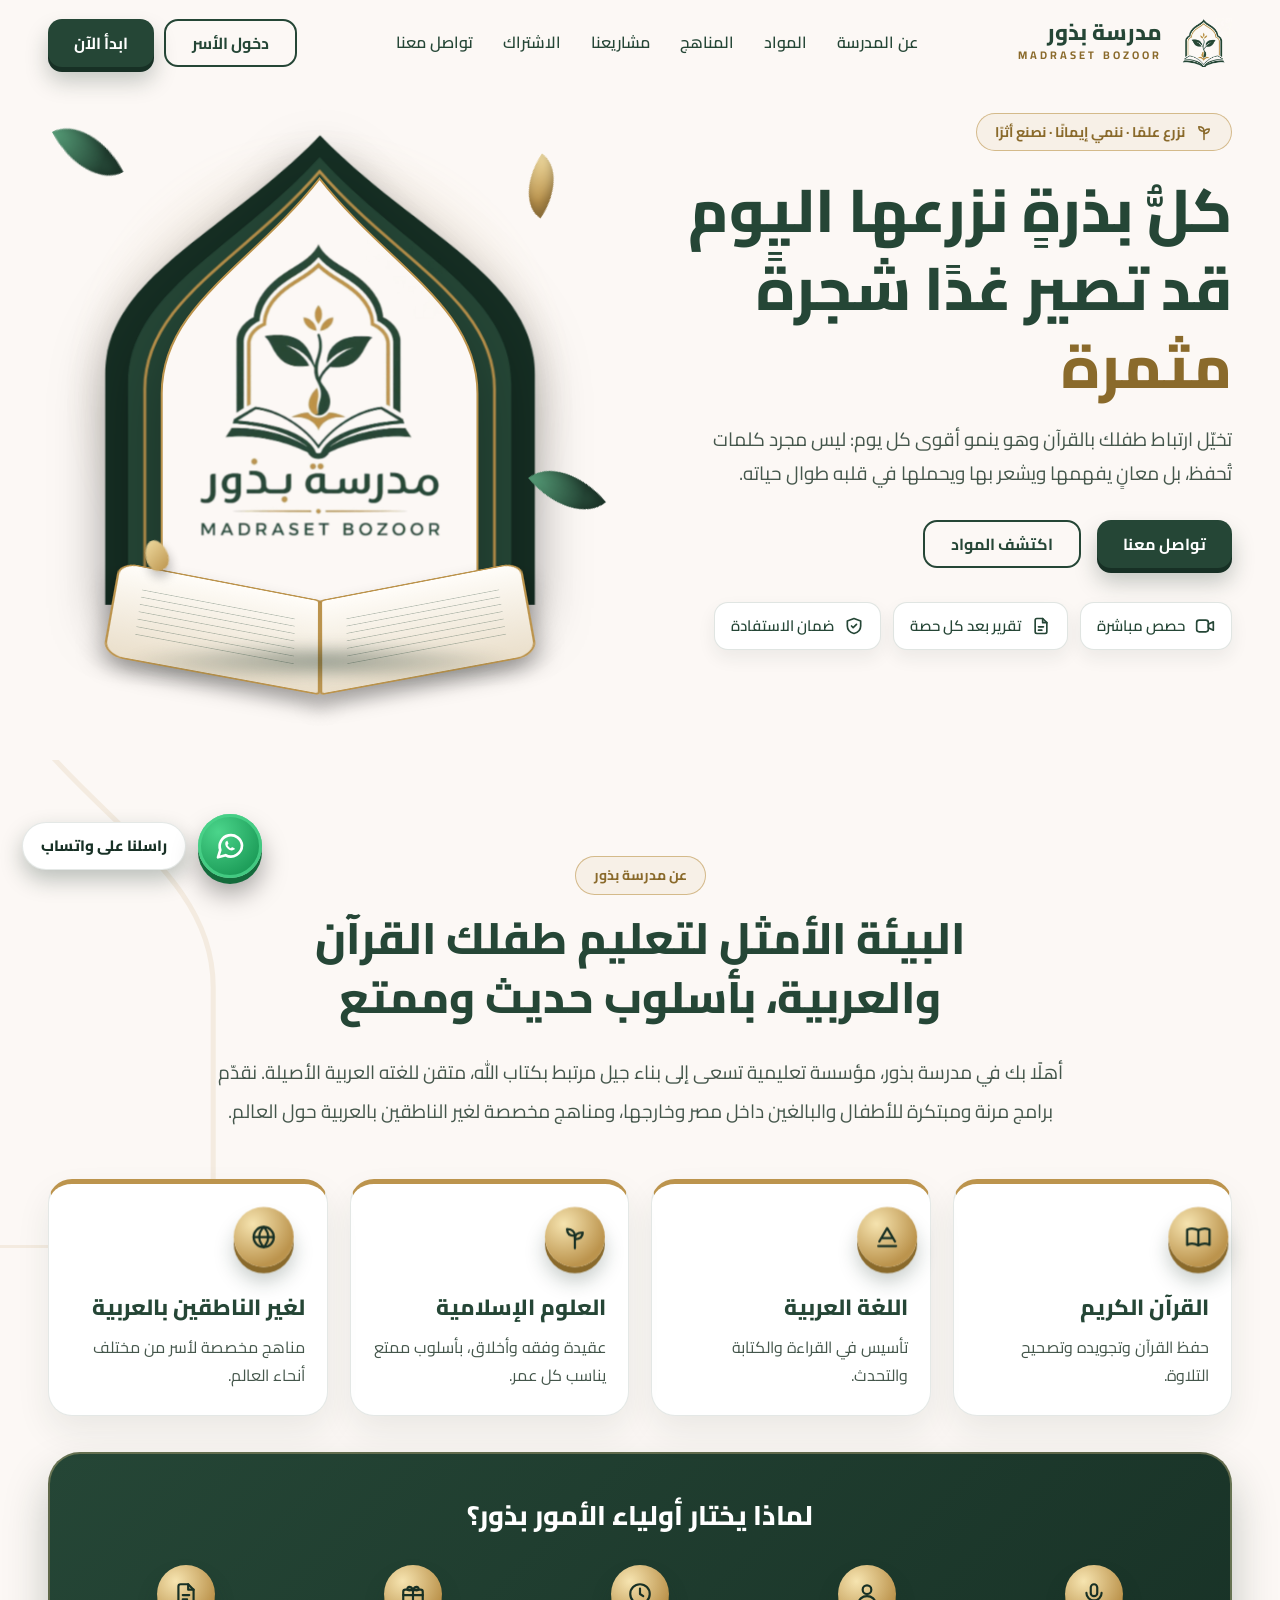
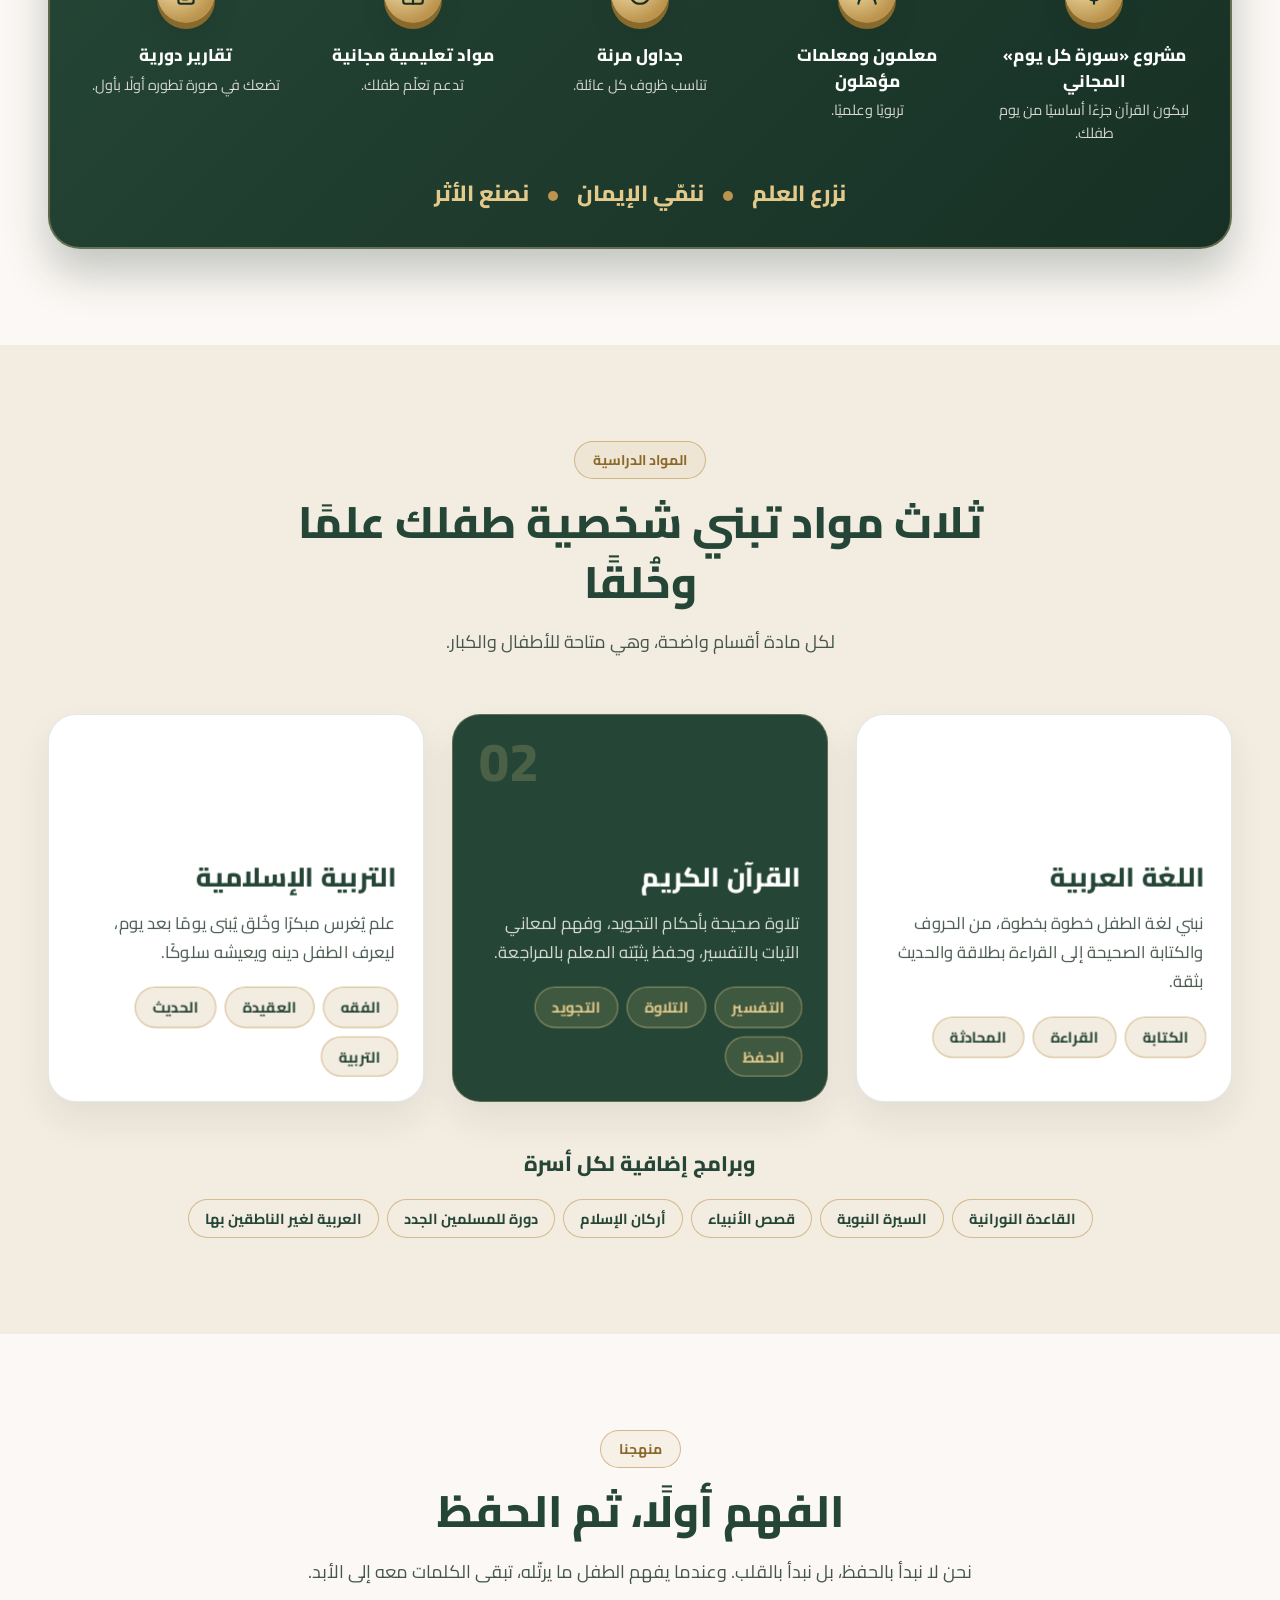
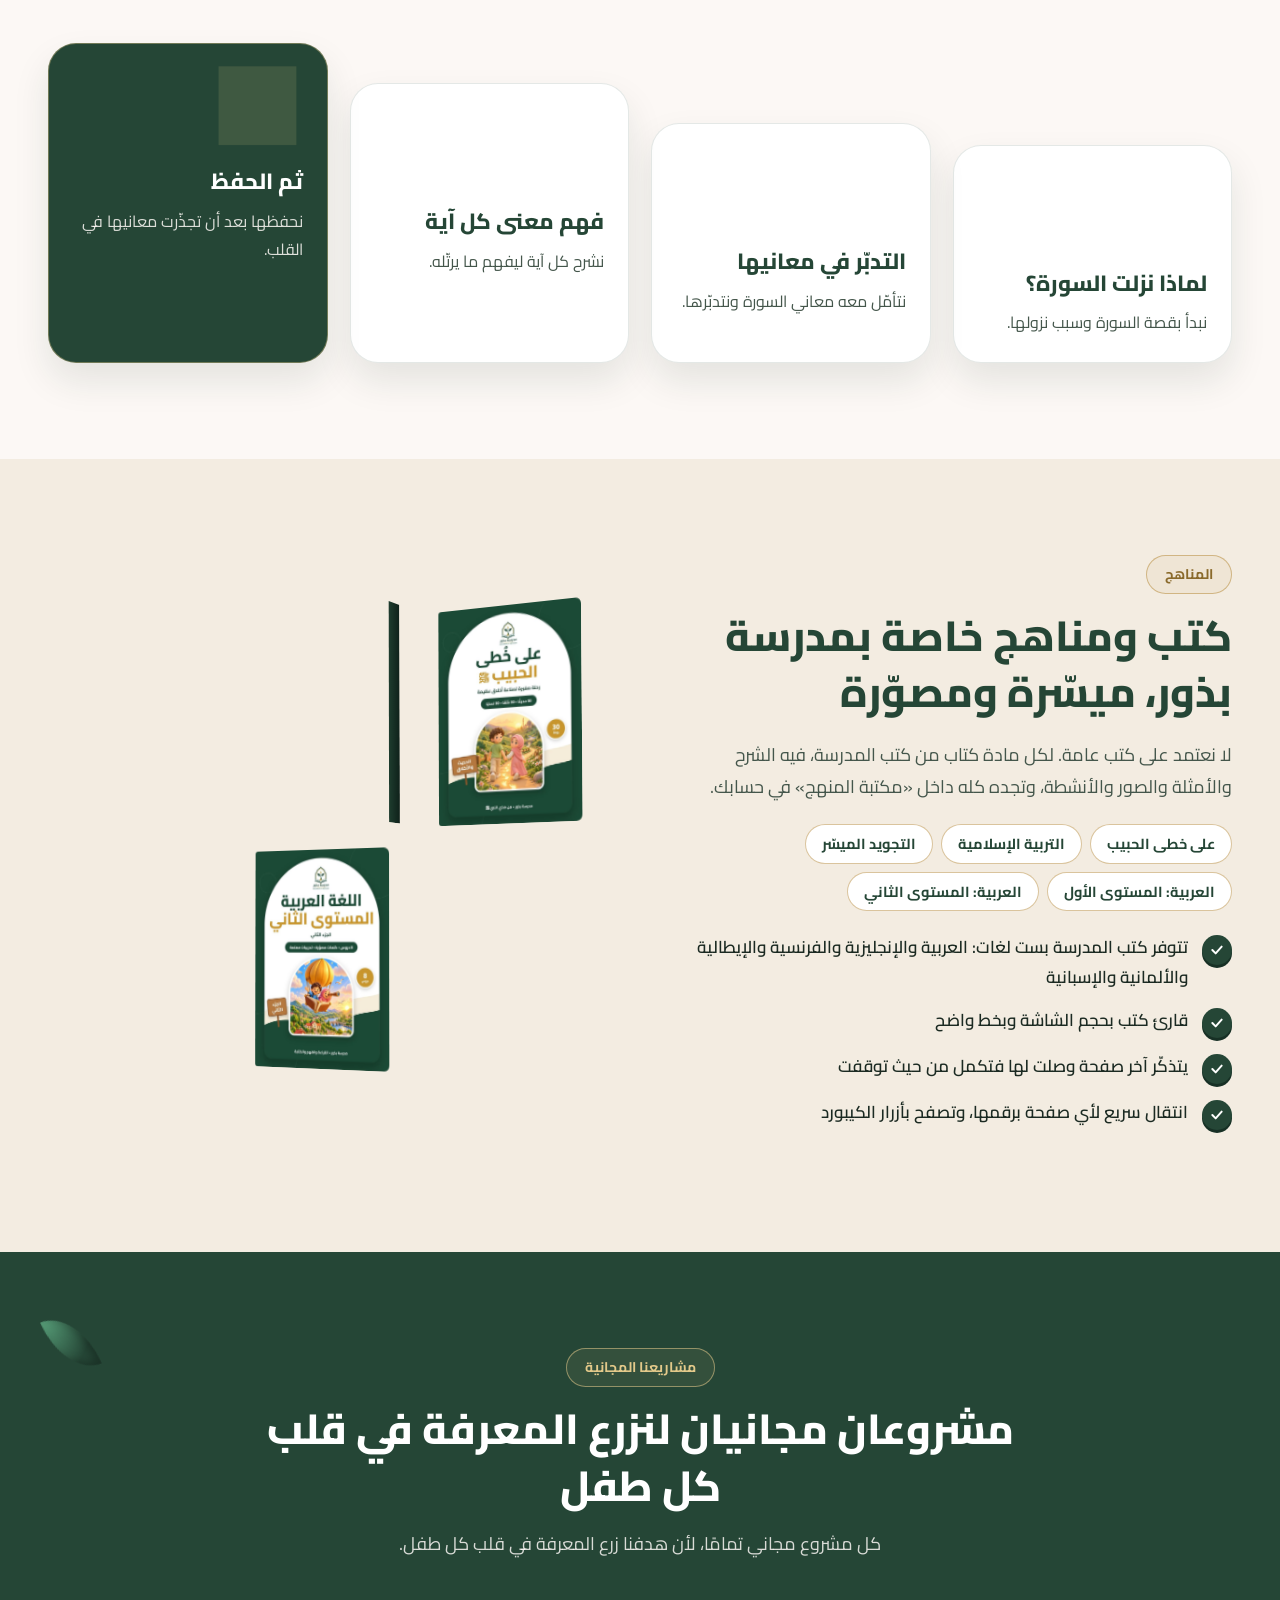
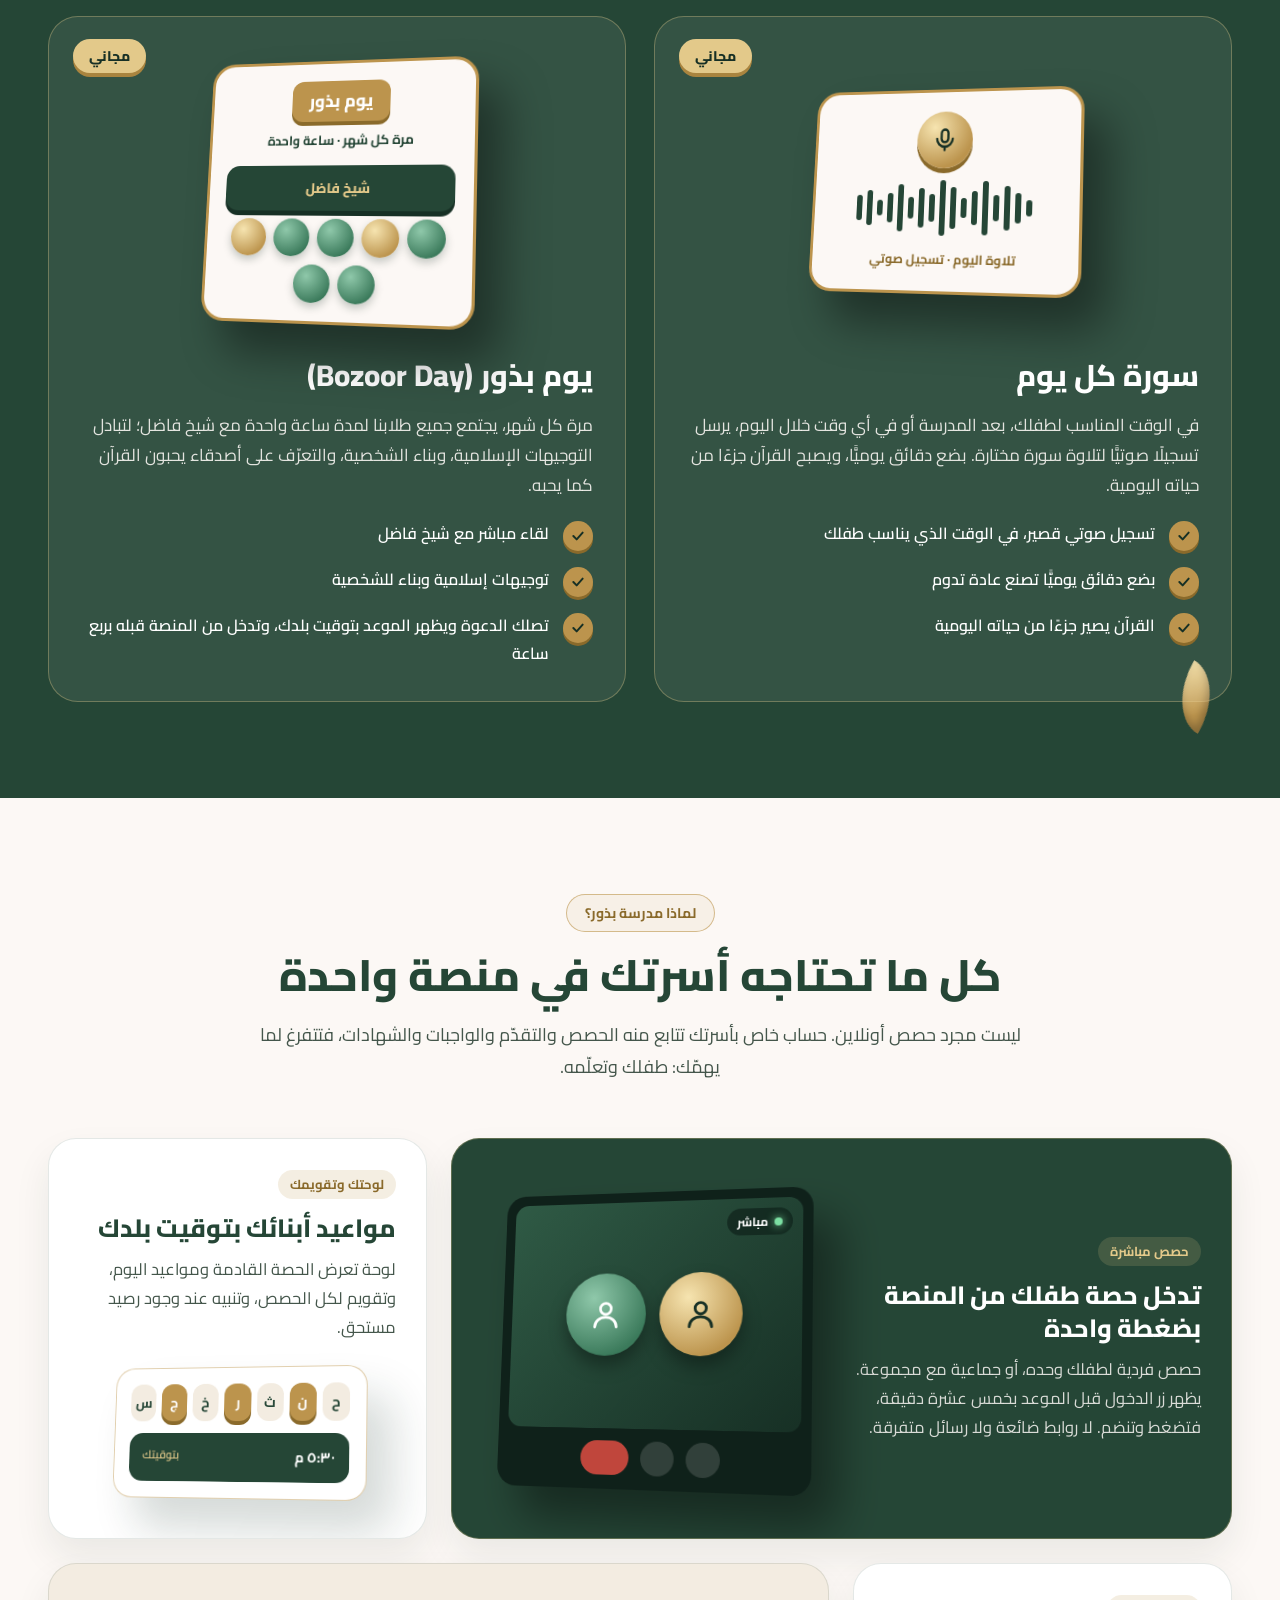
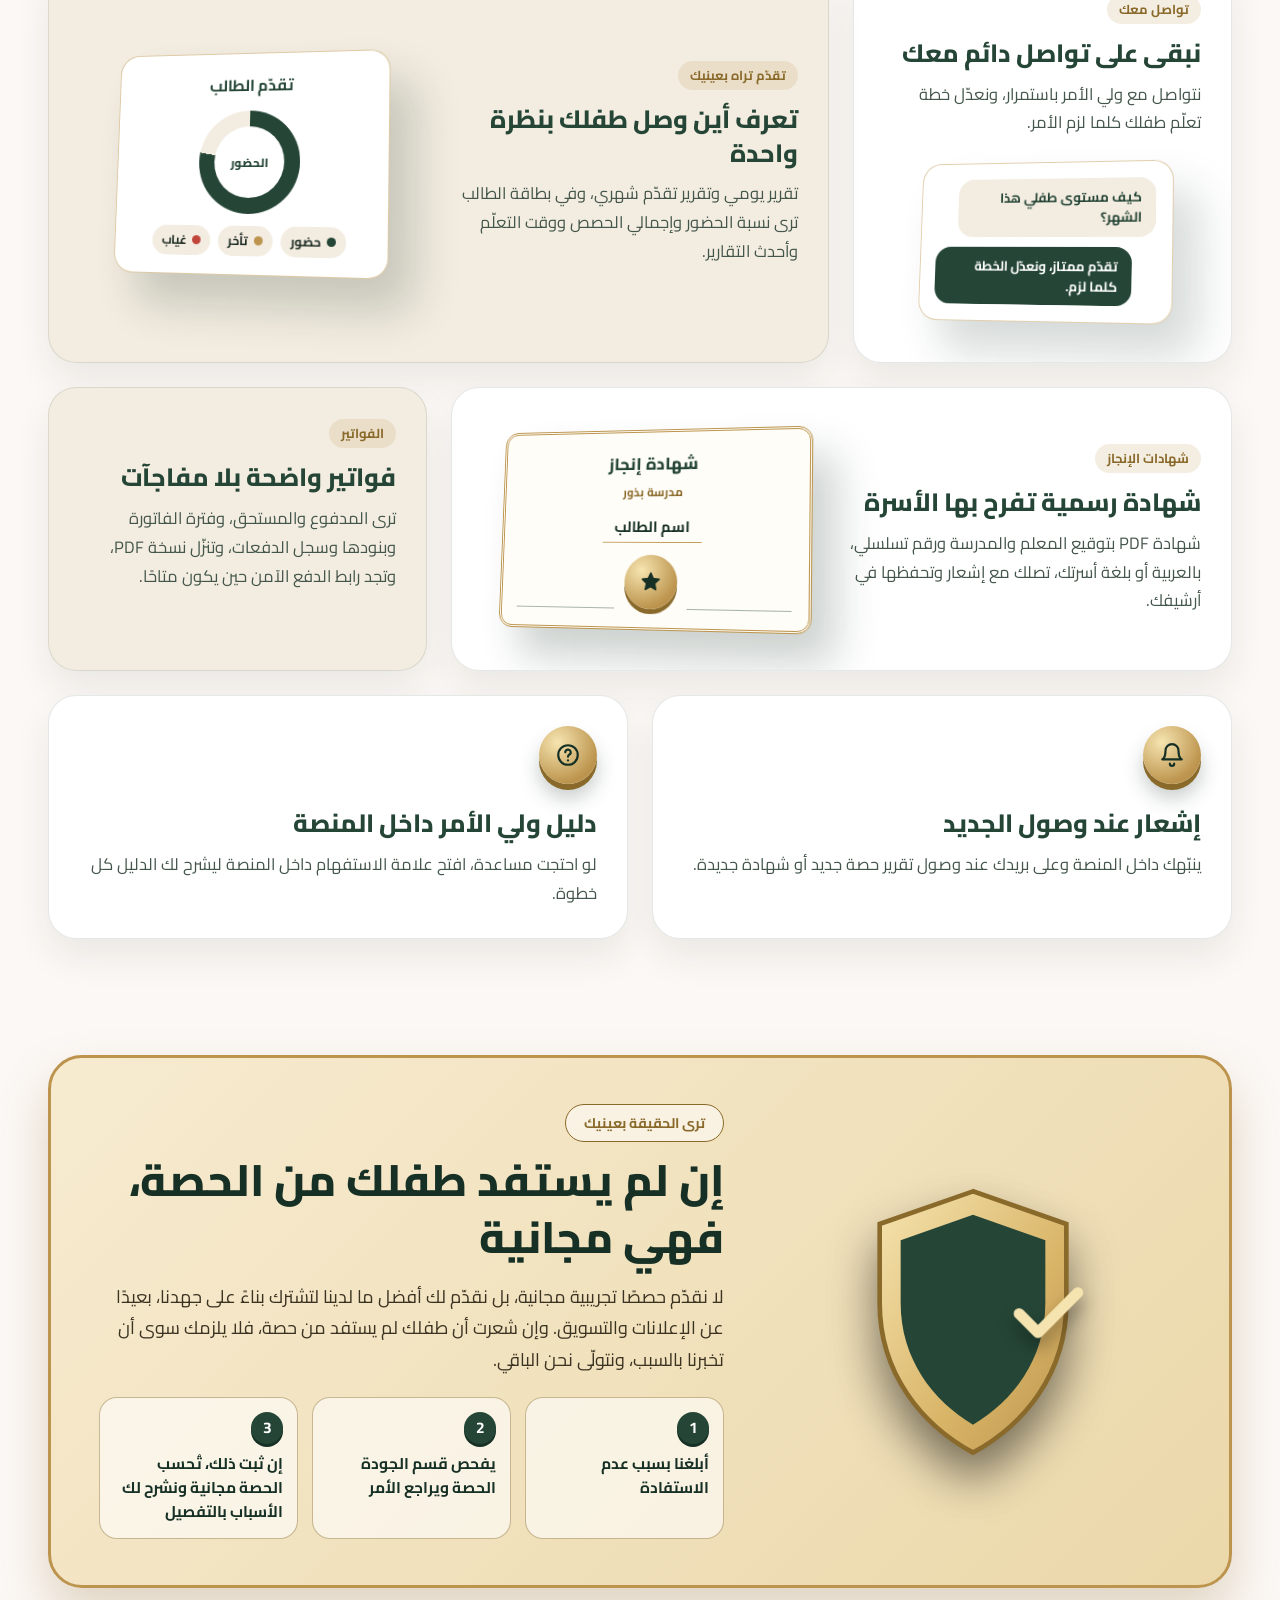
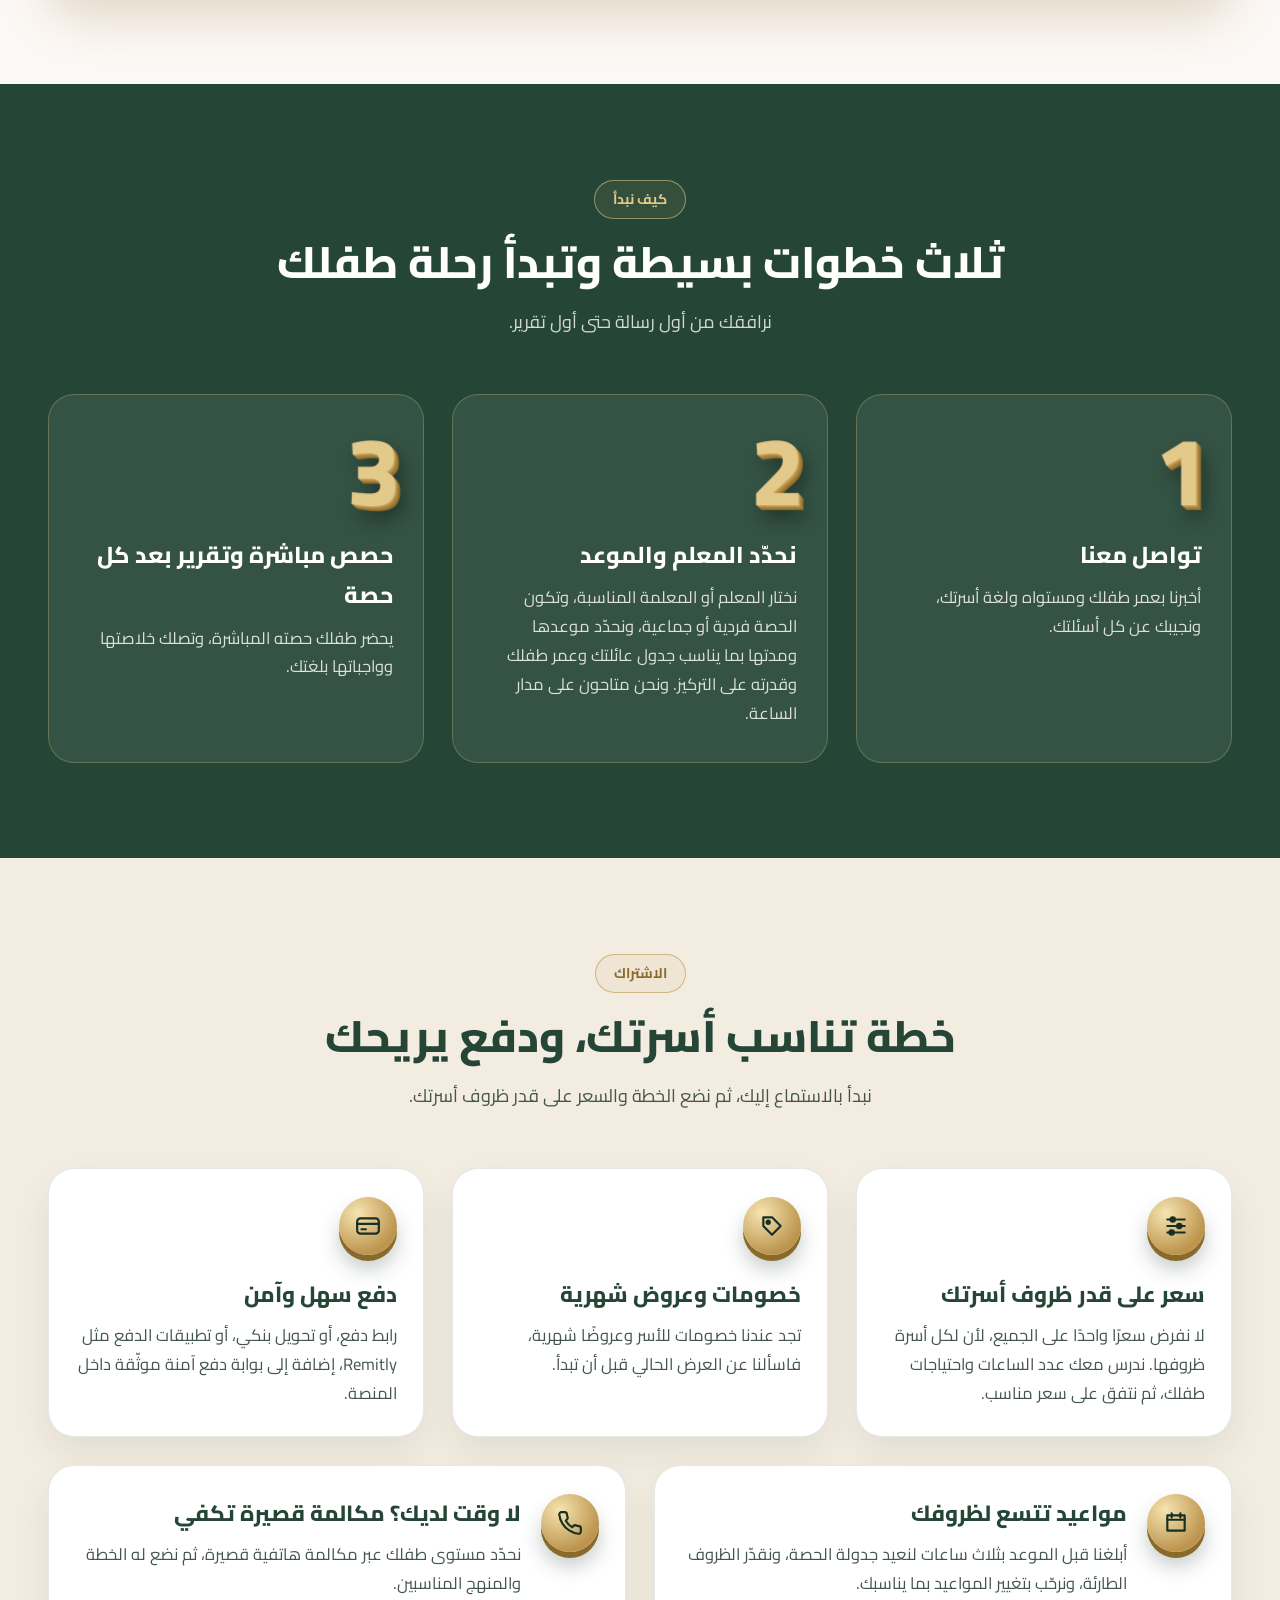
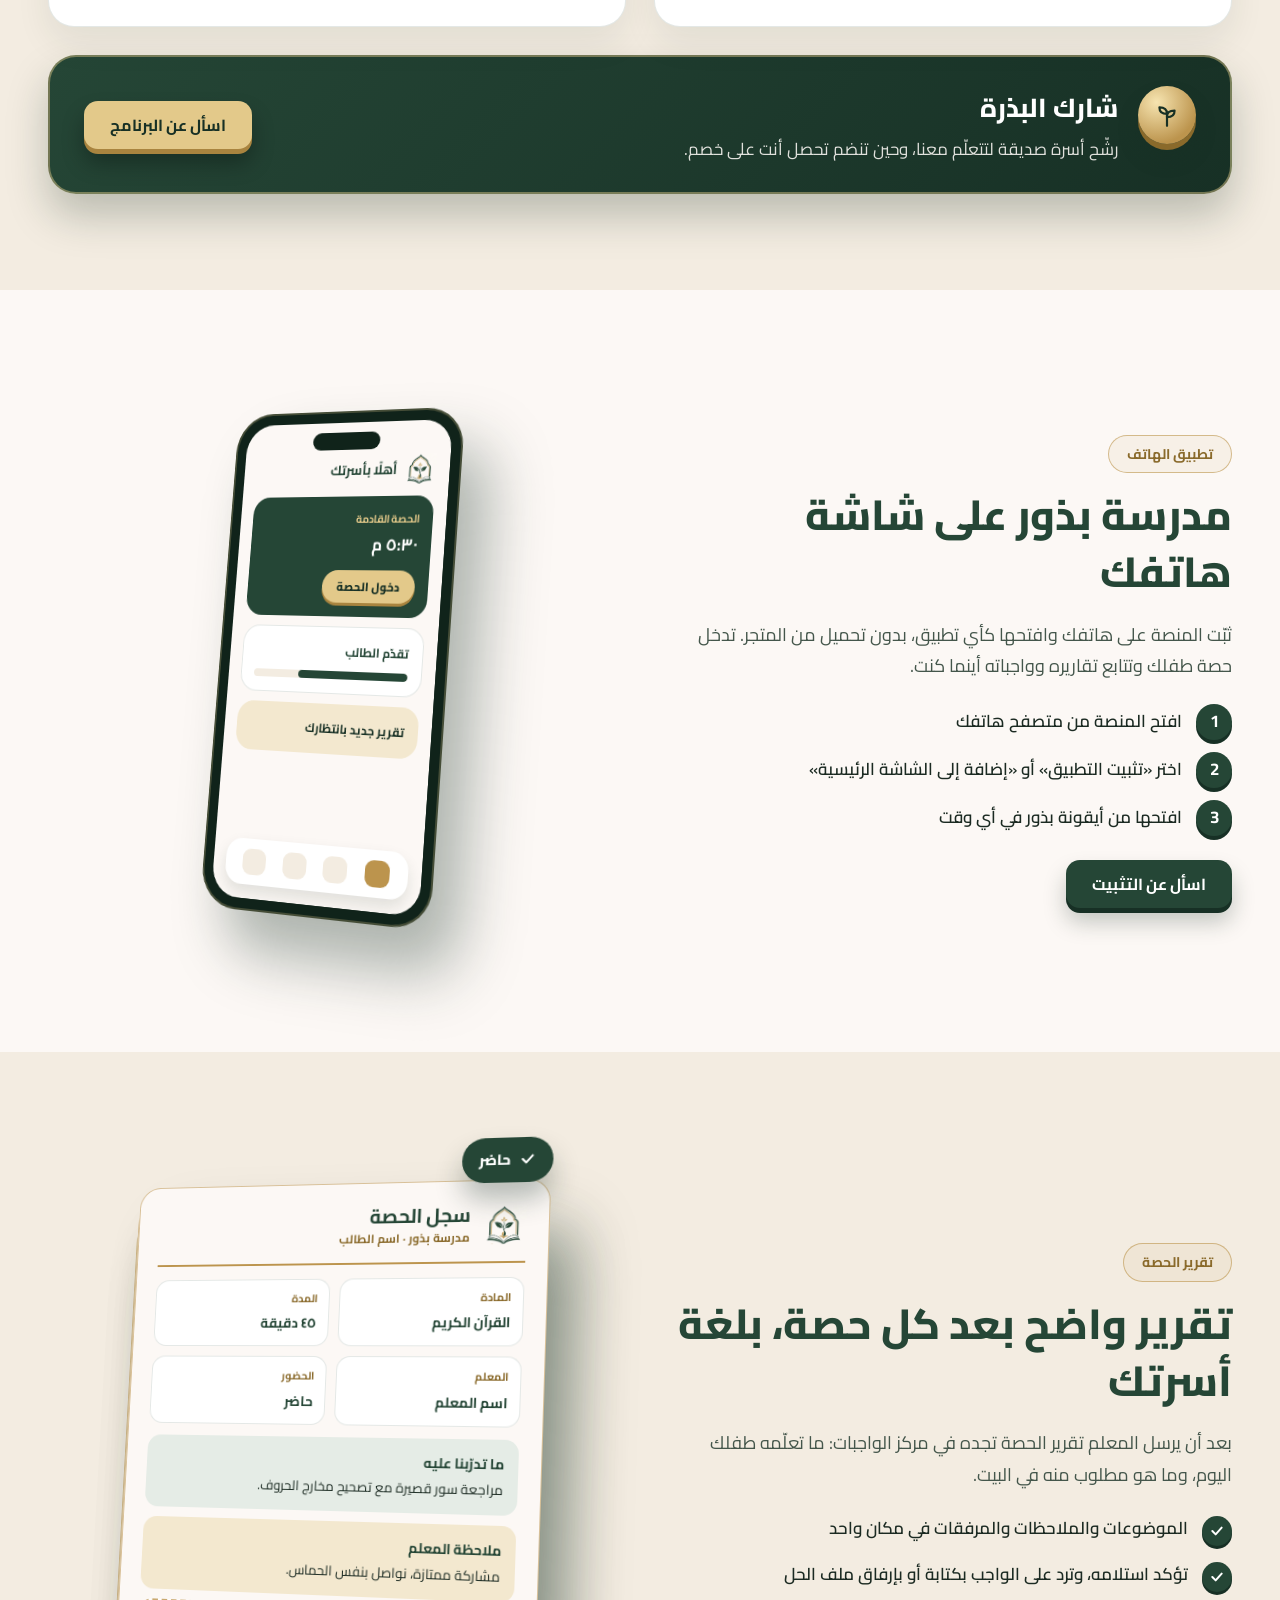
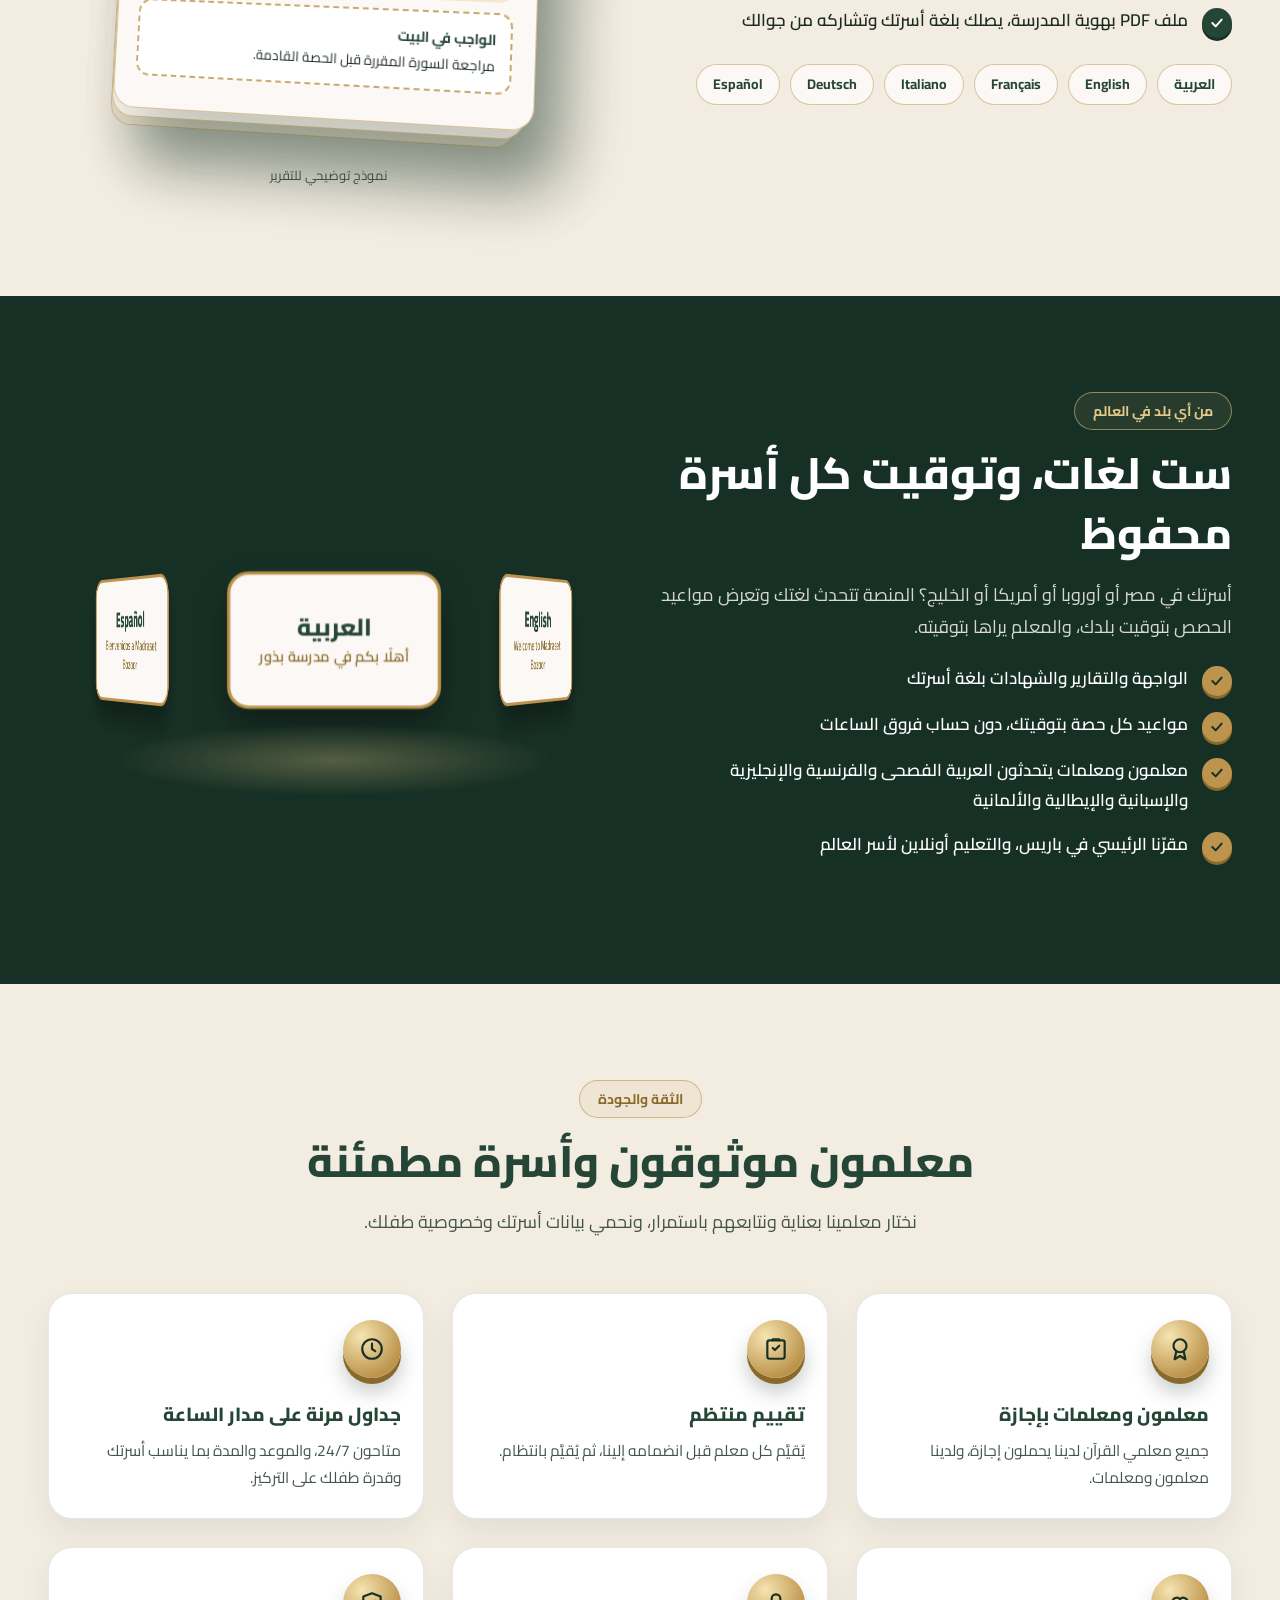
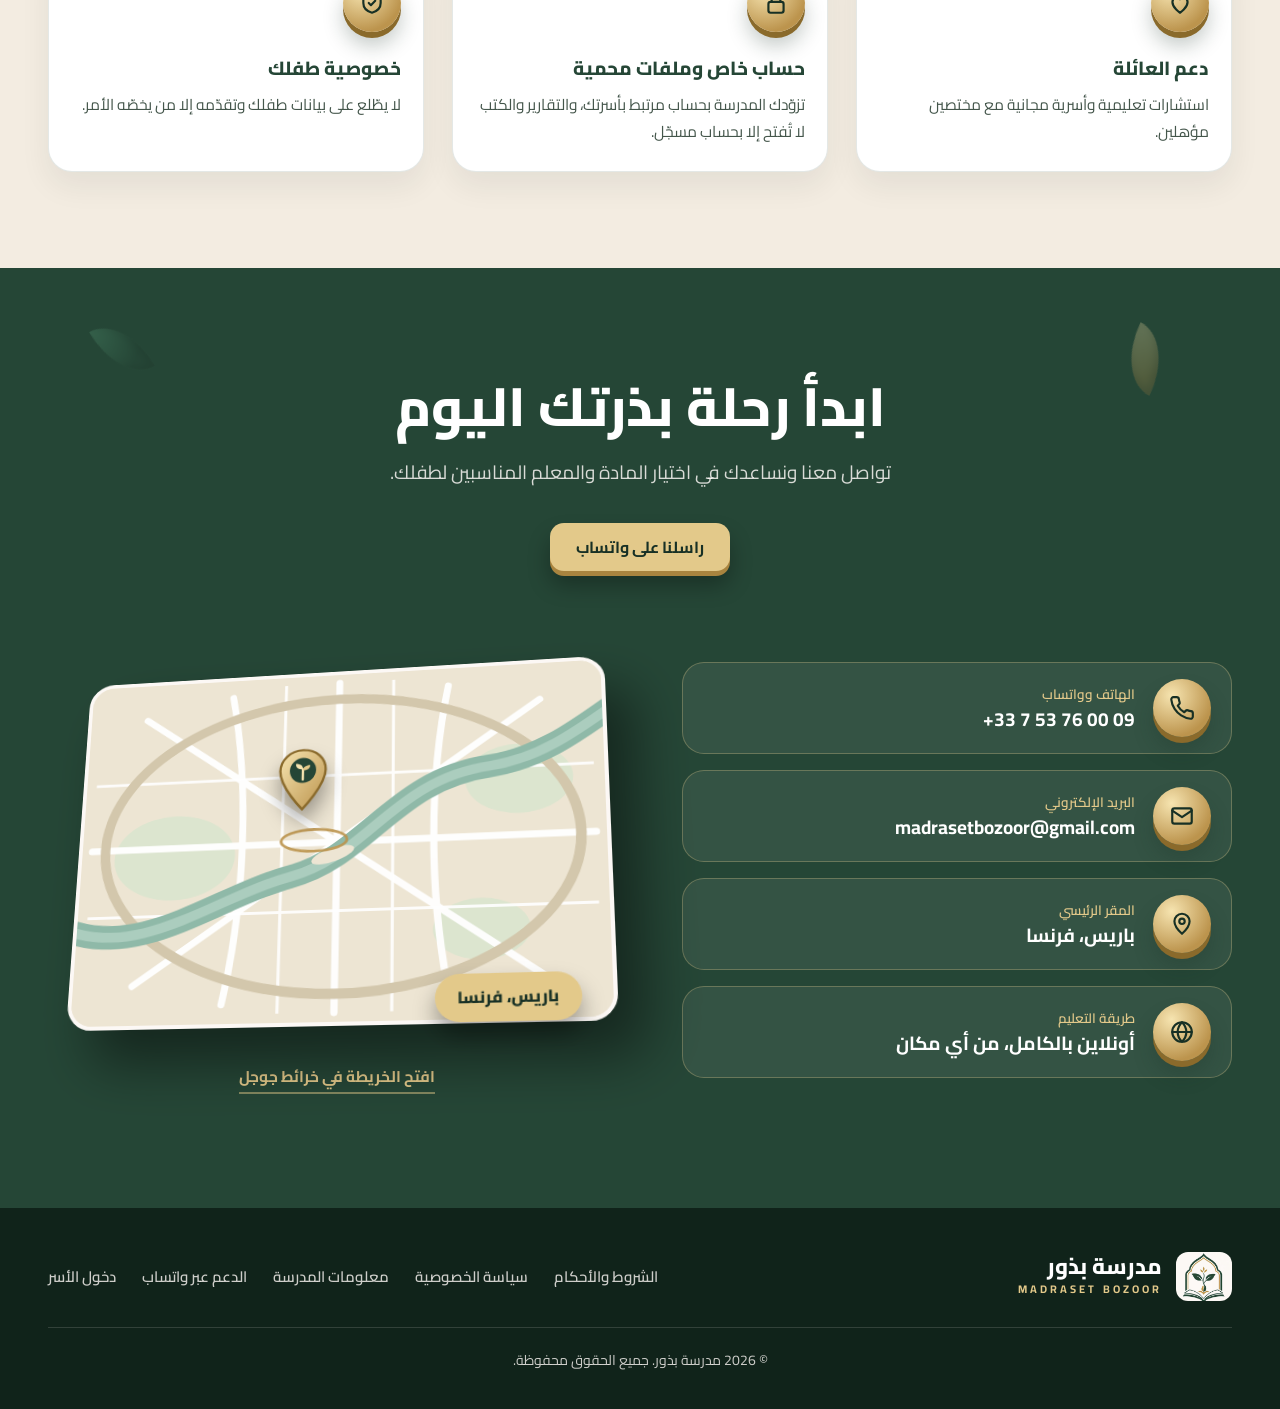
==== commit 15123de2: "web-optimized logo" ====
--- a/landing/index.html
+++ b/landing/index.html
@@ -69,7 +69,7 @@
 <svg class="layer l1" viewBox="0 0 100 128" preserveAspectRatio="none" aria-hidden="true"><path d="M4 128V66C4 40 30 28 50 2c20 26 46 38 46 64v62z" fill="#254636"/></svg>
 <svg class="layer l2" viewBox="0 0 100 128" preserveAspectRatio="none" aria-hidden="true"><path d="M4 128V66C4 40 30 28 50 2c20 26 46 38 46 64v62z" fill="none" stroke="#BC944D" stroke-width="3" vector-effect="non-scaling-stroke"/></svg>
 <svg class="layer l3" viewBox="0 0 100 128" preserveAspectRatio="none" aria-hidden="true"><path d="M4 128V66C4 40 30 28 50 2c20 26 46 38 46 64v62z" fill="#FCF8F5" stroke="#BC944D" stroke-width="2" vector-effect="non-scaling-stroke"/></svg>
-<img class="logo3d" src="/landing/img/logo-alpha.png" alt="شعار مدرسة بذور">
+<img class="logo3d" src="/landing/img/logo-alpha.webp" alt="شعار مدرسة بذور">
 <span class="leaf" style="--z:150px;--r:-28deg;left:6%;top:8%"></span>
 <span class="leaf gold" style="--z:130px;--r:34deg;right:8%;top:14%;width:32px;height:50px;animation-delay:-2s"></span>
 <span class="leaf" style="--z:170px;--r:18deg;left:2%;top:58%;width:34px;height:54px;animation-delay:-4s"></span>
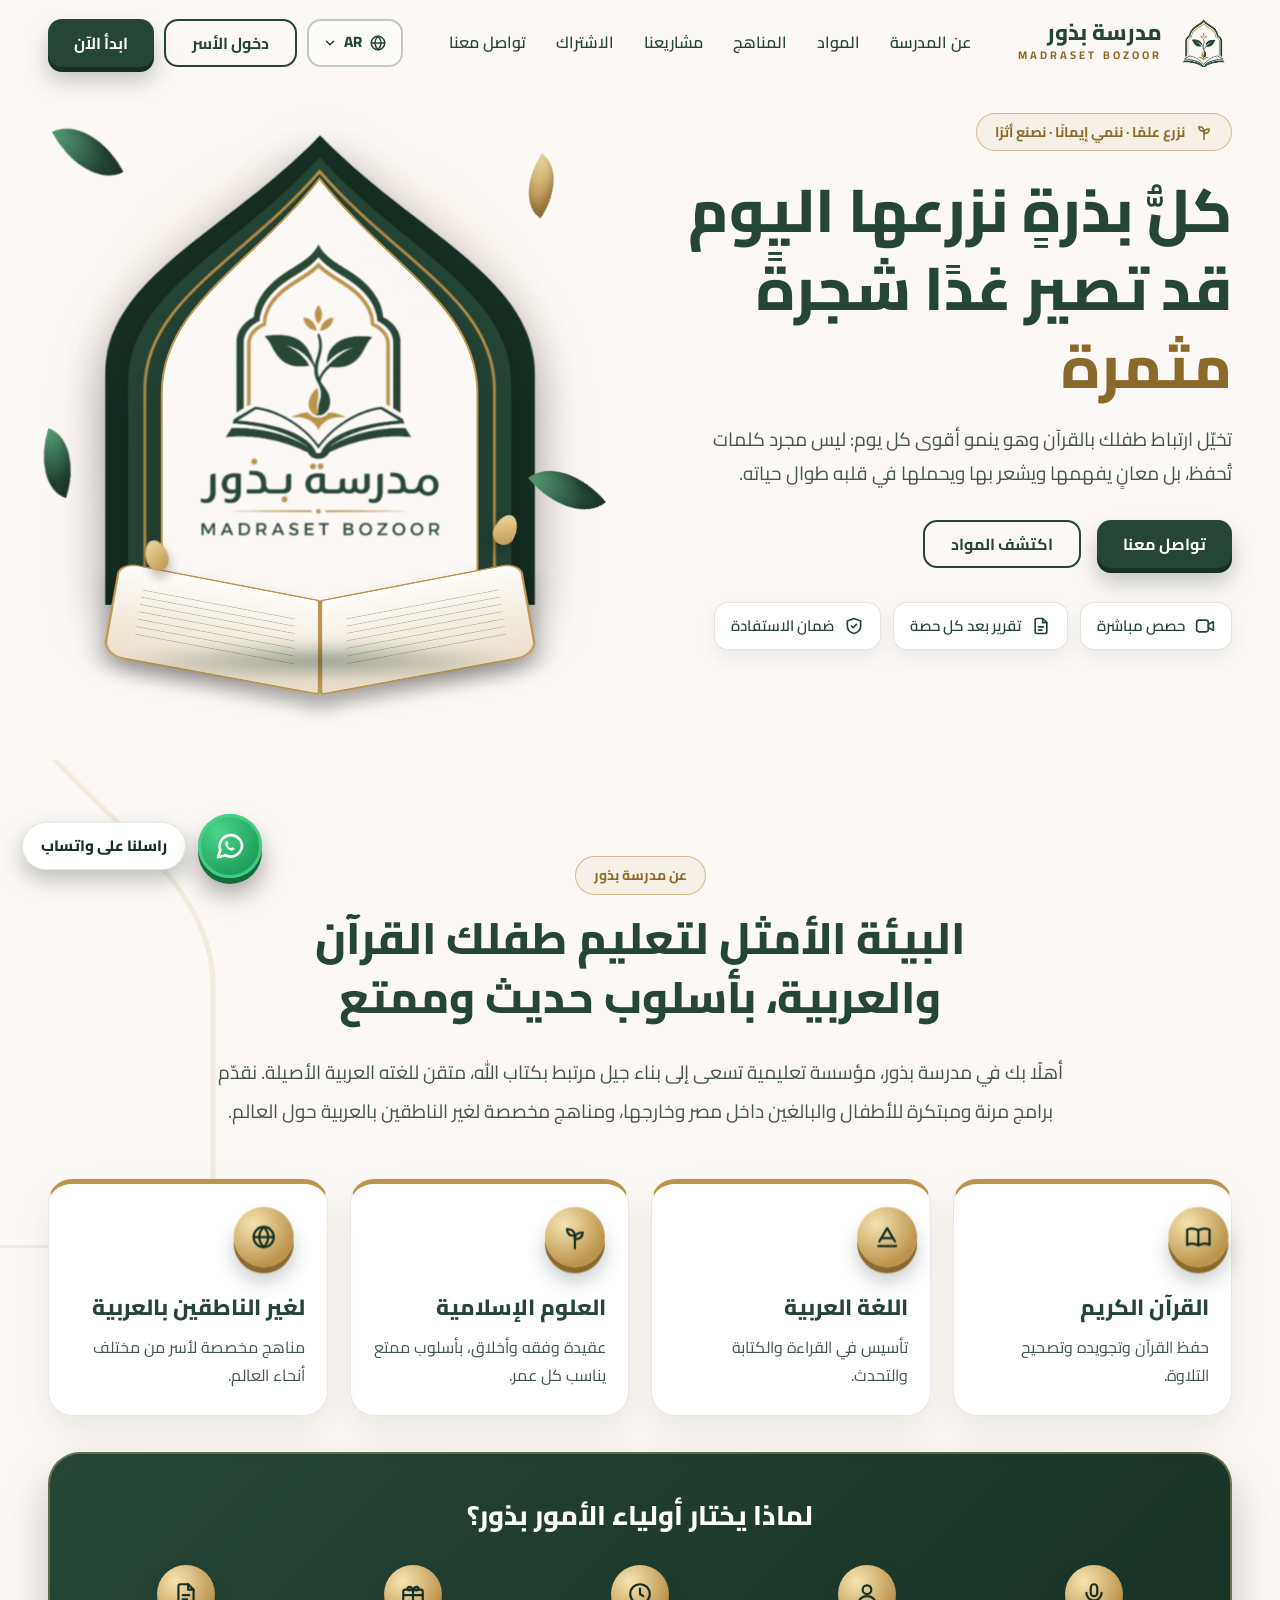
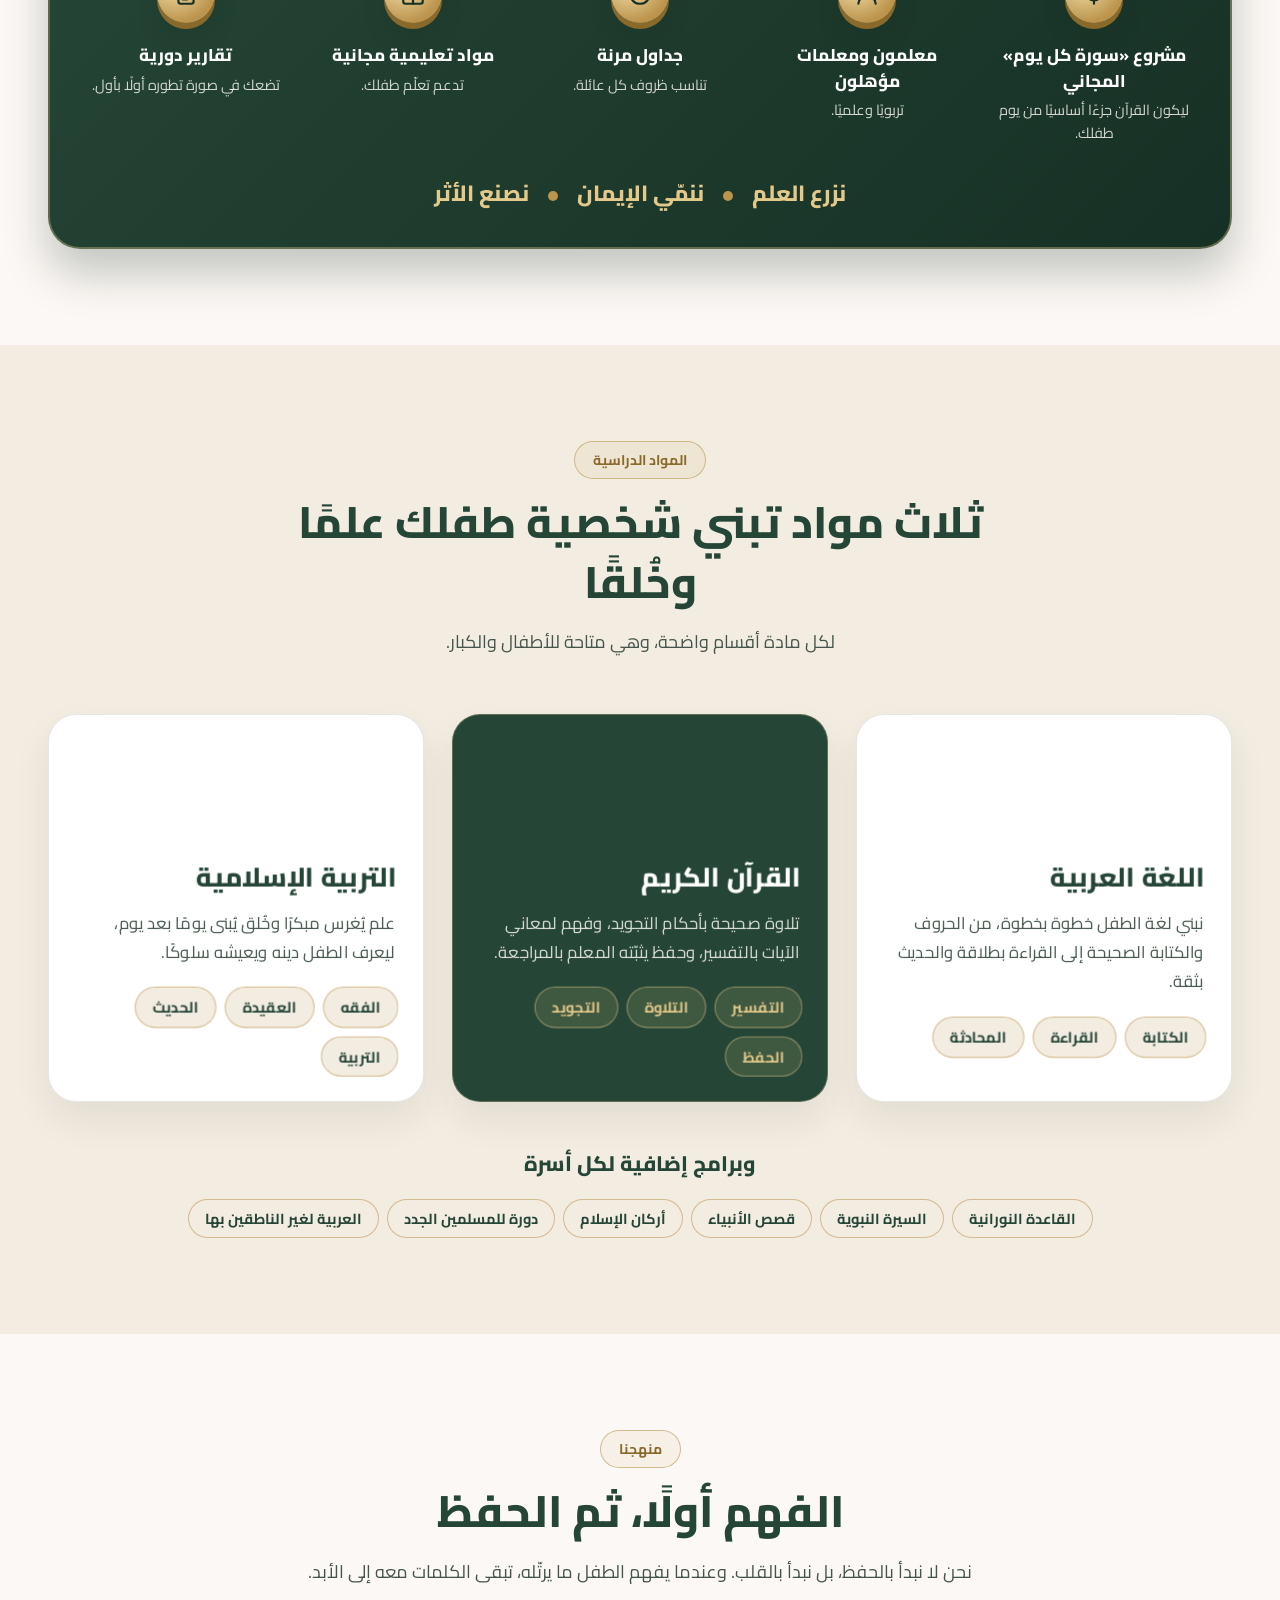
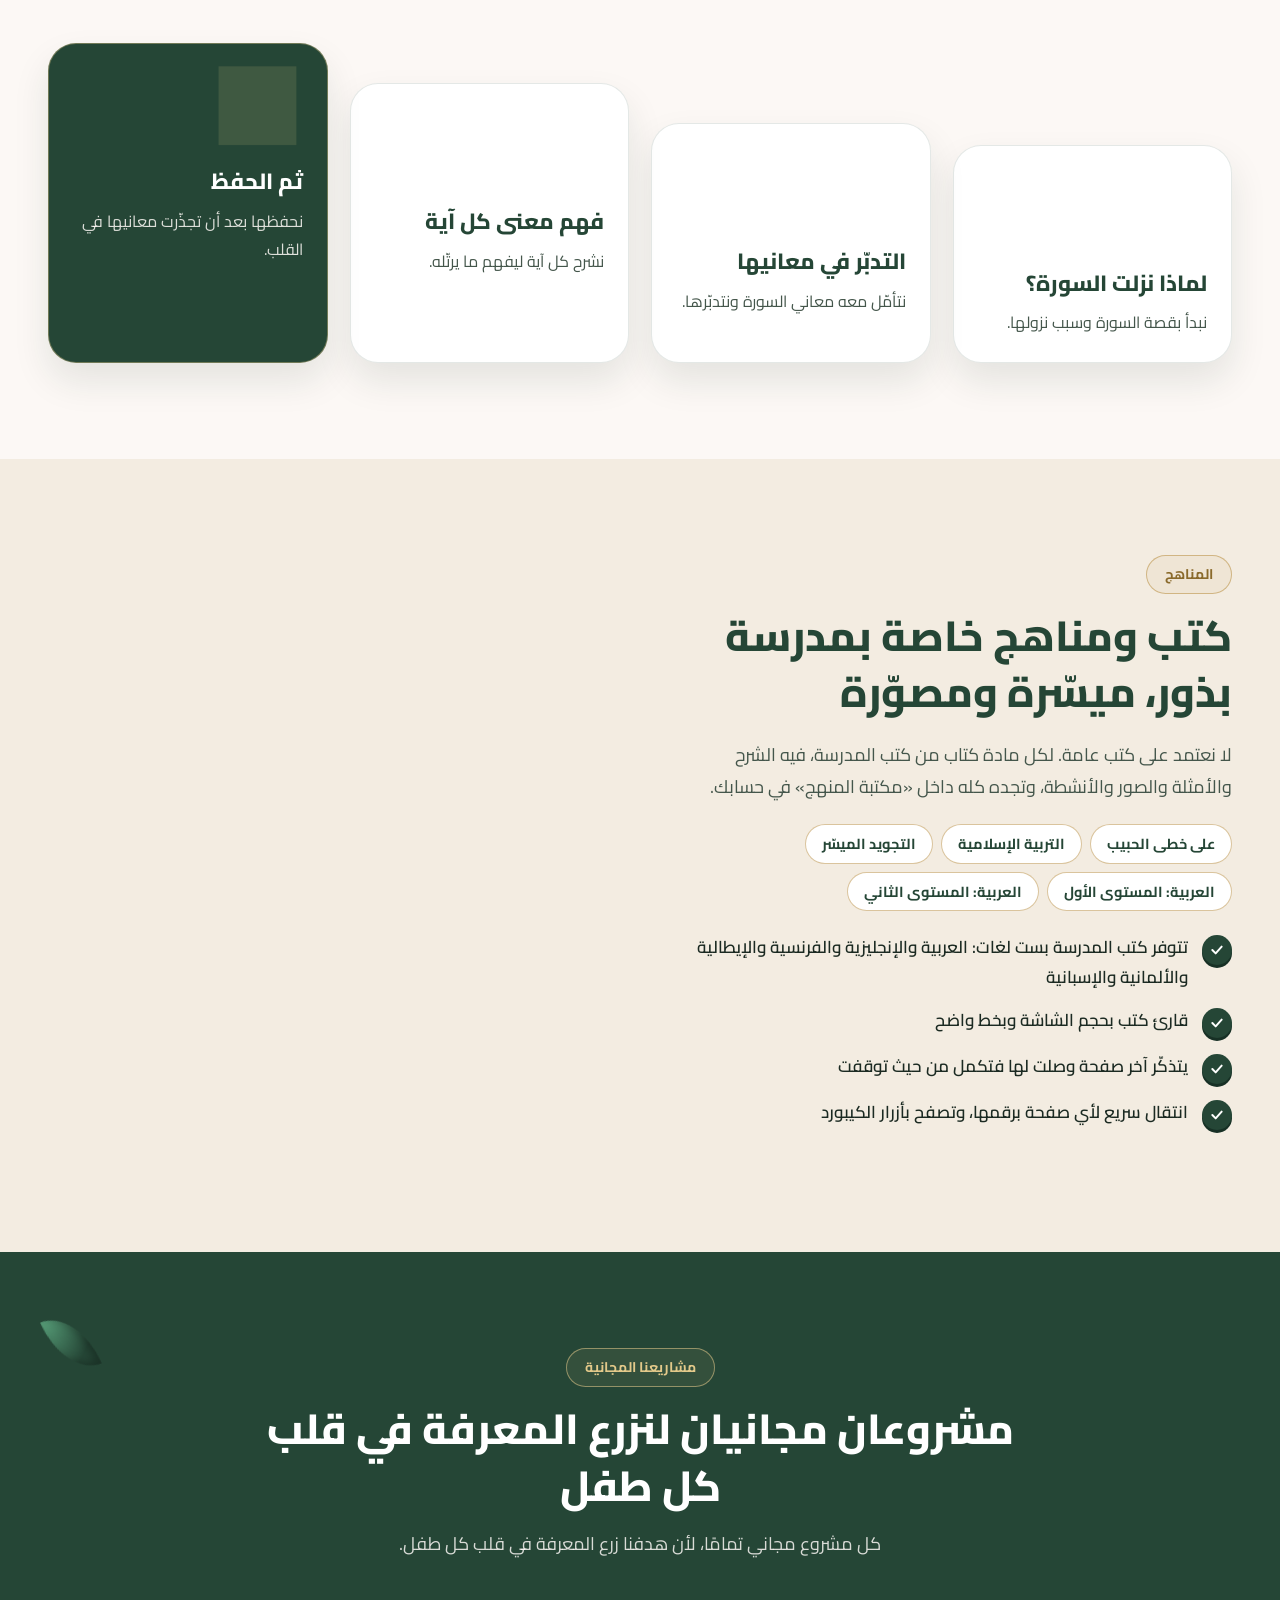
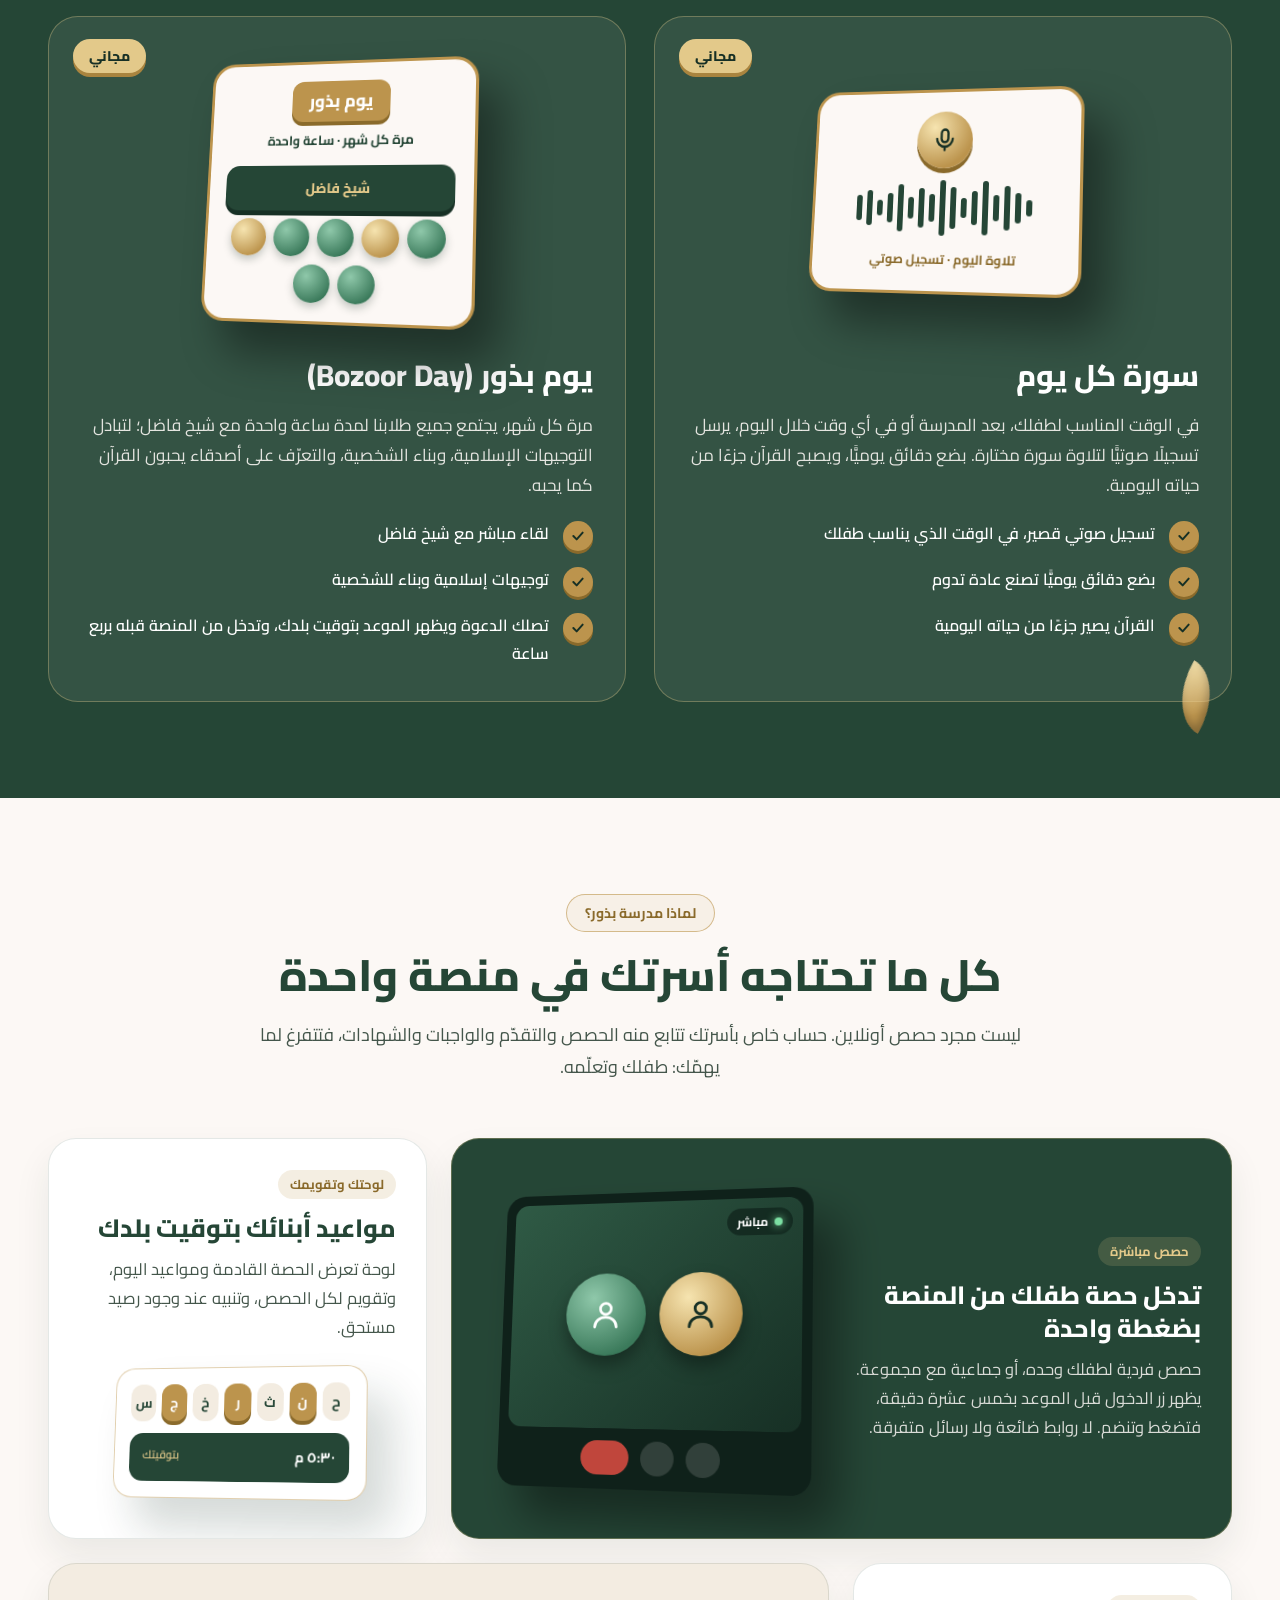
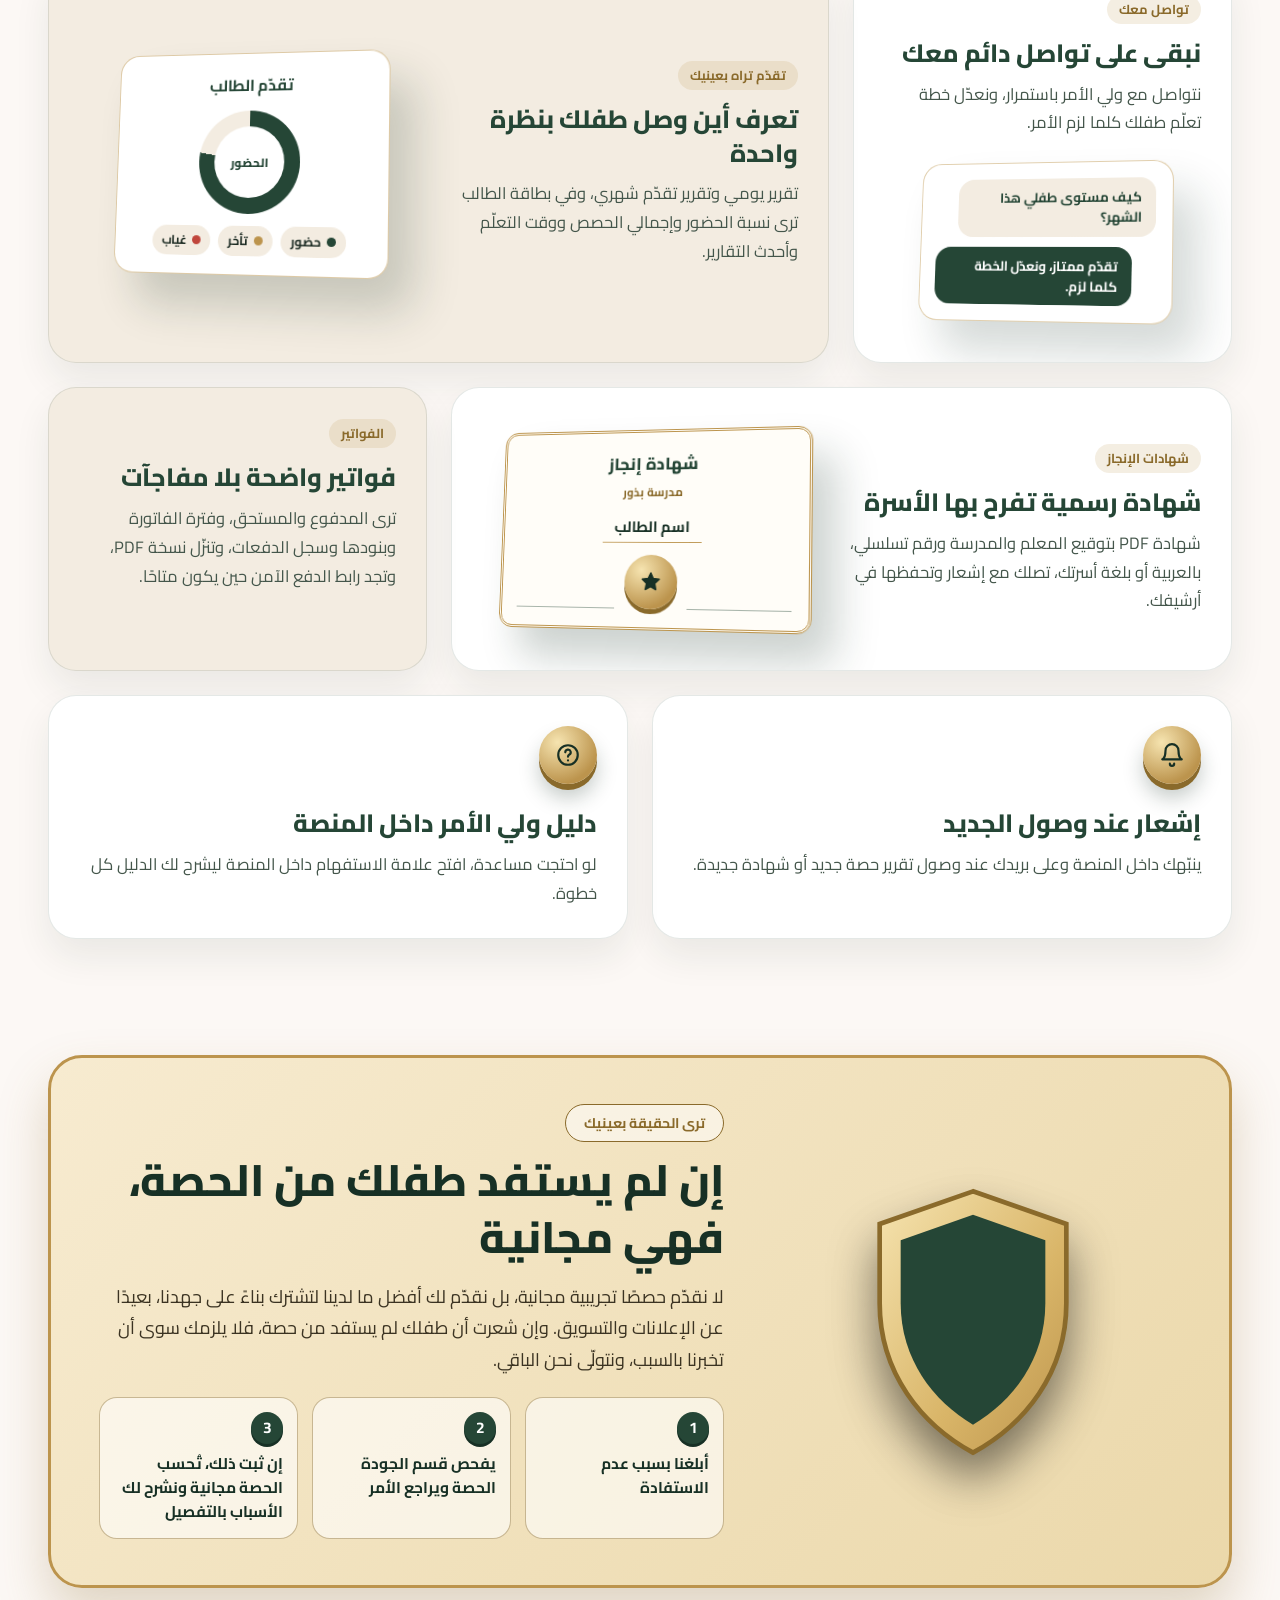
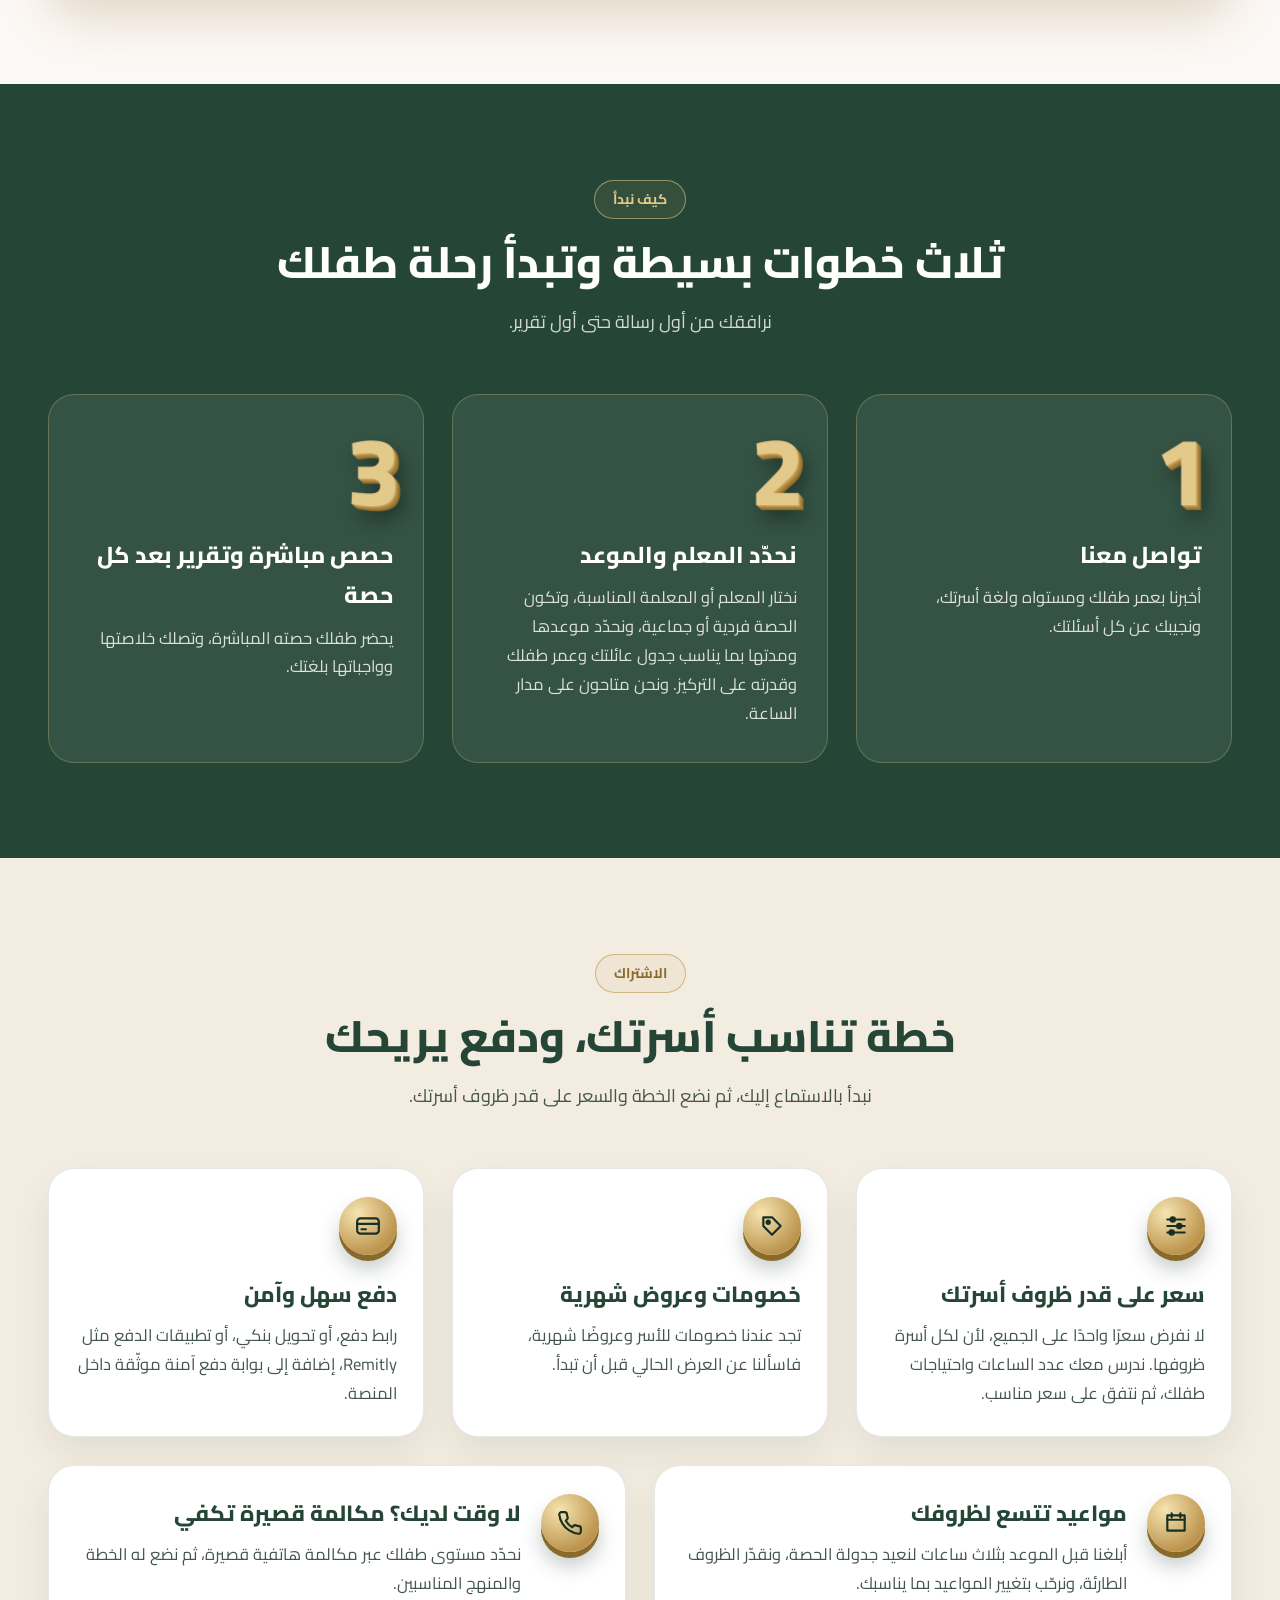
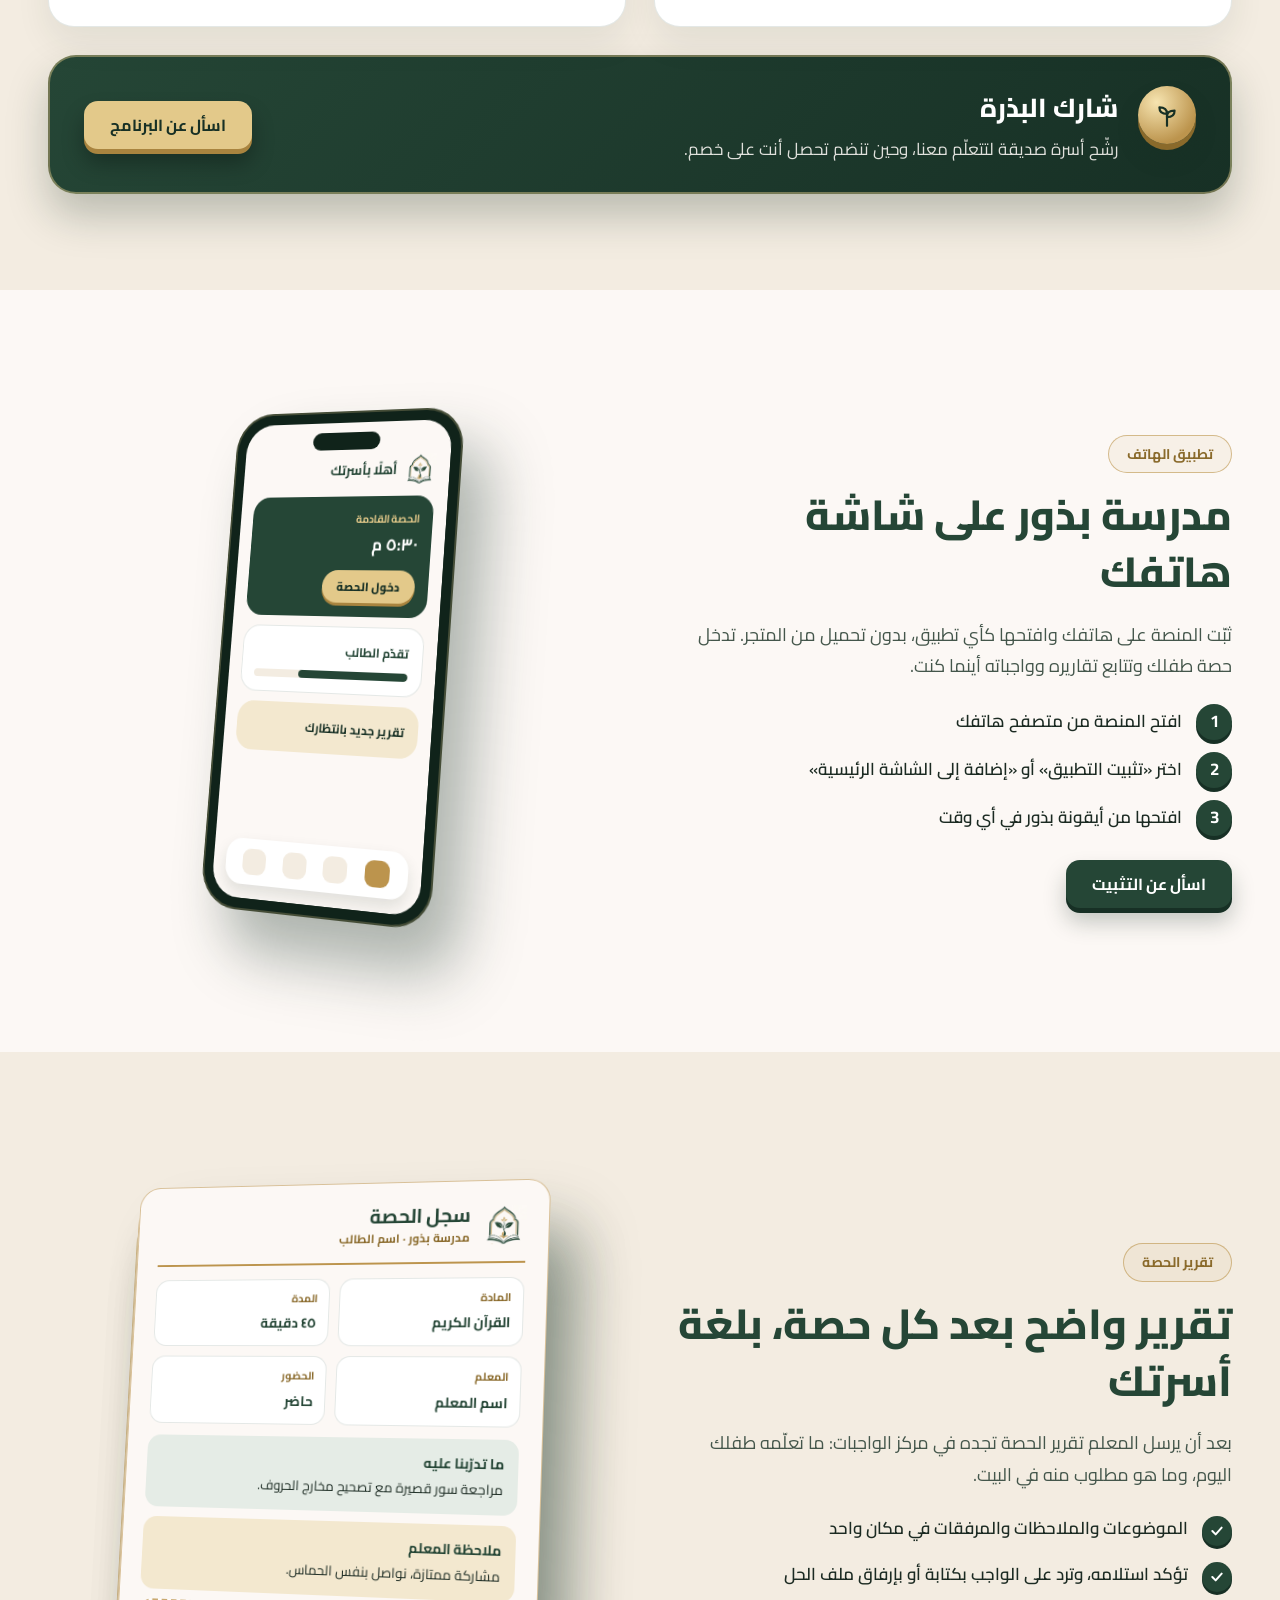
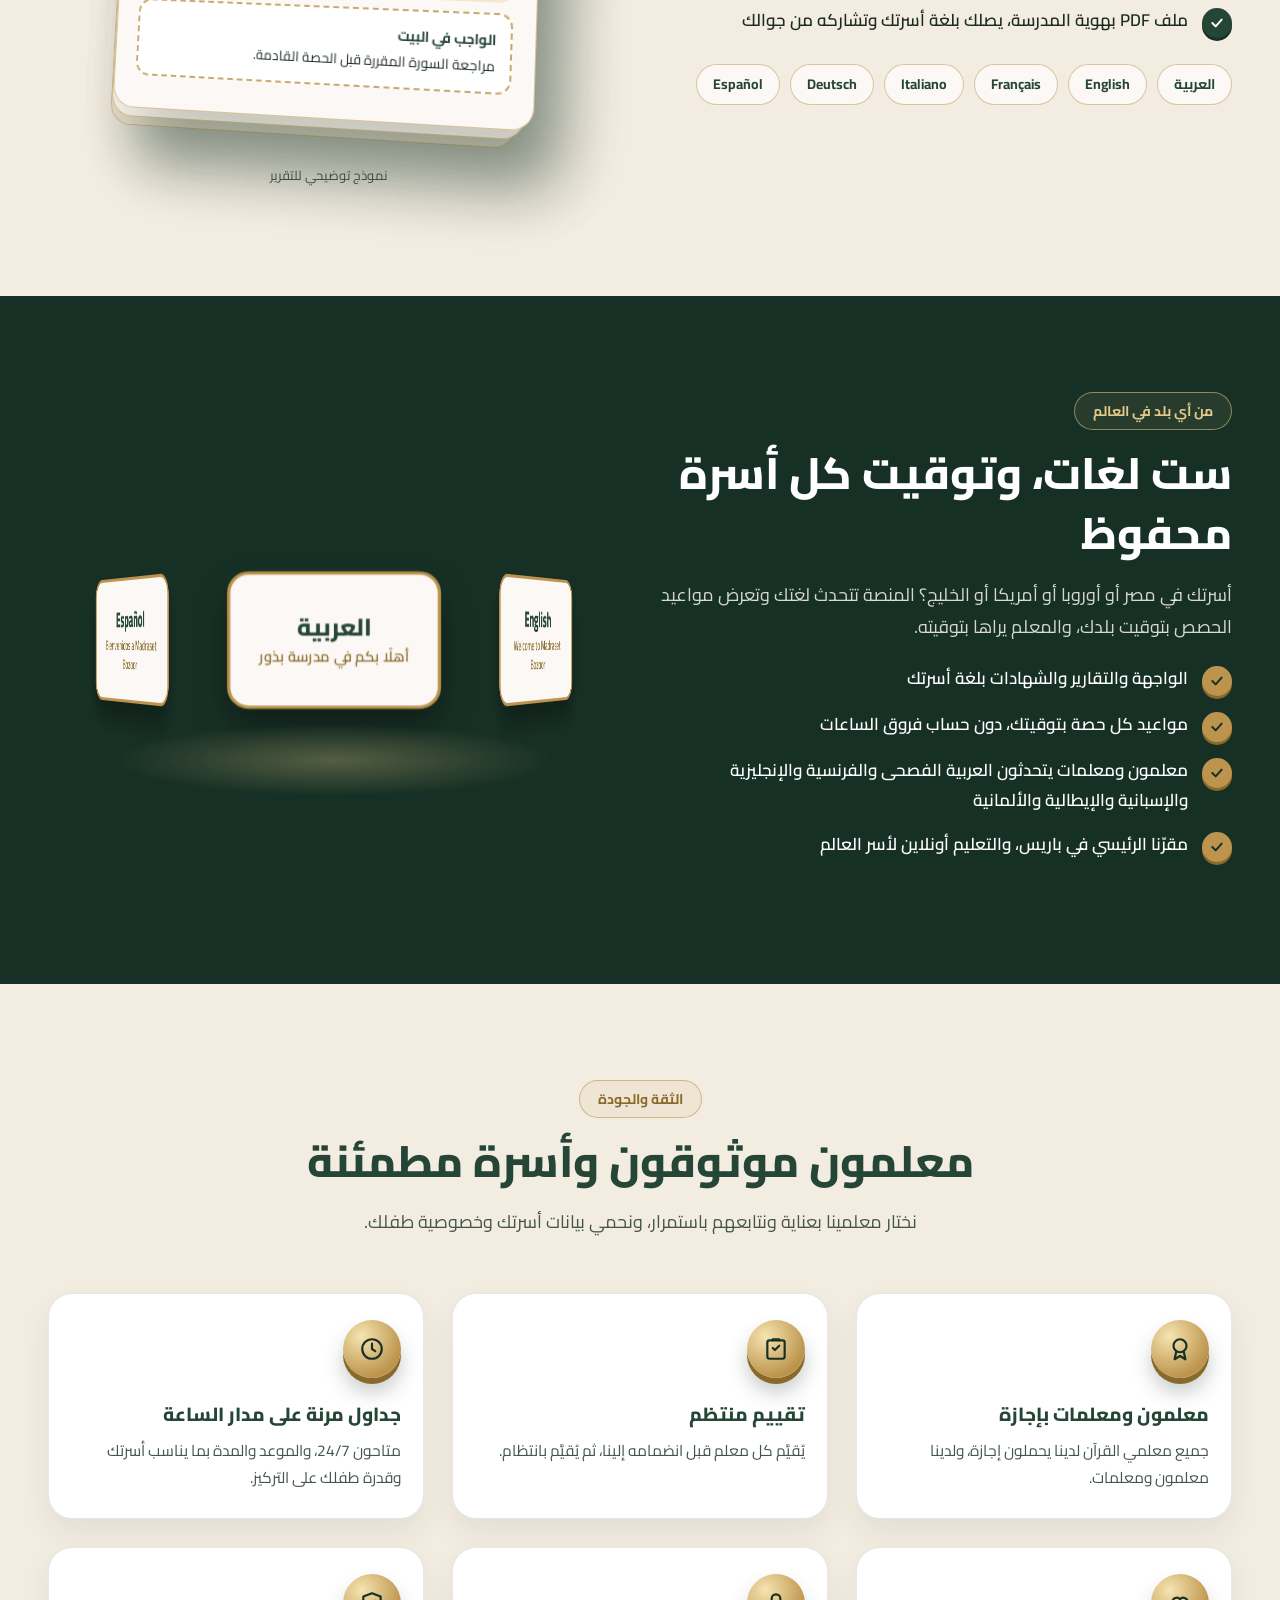
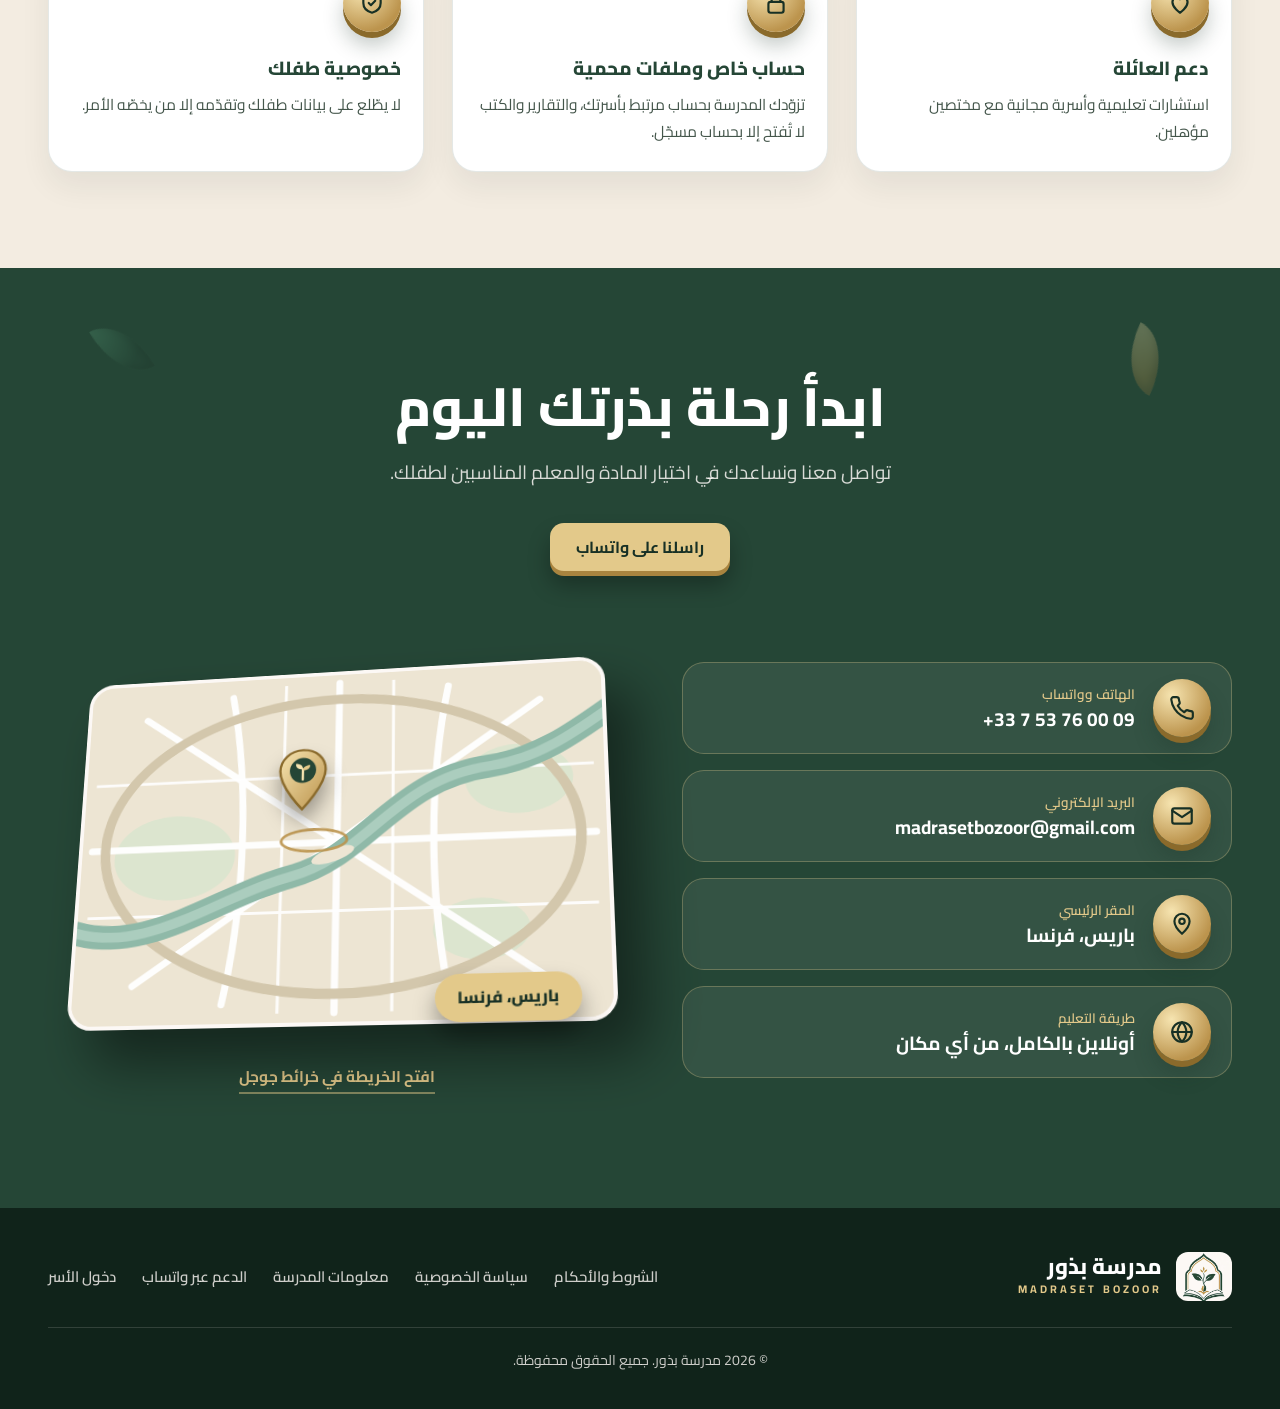
==== commit 1705a1be: "Landing: French version, language switcher, LTR layout support Co-Authored-By: Claude Sonnet 5.5 <no" ====
--- a/landing/index.html
+++ b/landing/index.html
@@ -1,25 +1,39 @@
-<!doctype html>
-<html lang="ar" dir="rtl">
+<!DOCTYPE html>
+
+<html dir="rtl" lang="ar">
 <head>
-<meta charset="utf-8">
-<meta name="viewport" content="width=device-width,initial-scale=1,viewport-fit=cover">
+<meta charset="utf-8"/>
+<meta content="width=device-width,initial-scale=1,viewport-fit=cover" name="viewport"/>
 <title>مدرسة بذور | تعليم القرآن واللغة العربية والتربية الإسلامية أونلاين</title>
-<meta name="description" content="مدرسة بذور: حصص مباشرة أونلاين لتعليم القرآن والتجويد والحفظ واللغة العربية والتربية الإسلامية للأطفال والكبار، بمعلمين ومعلمات بإجازة، وتقارير بعد كل حصة، وضمان الاستفادة.">
-<meta name="theme-color" content="#254636">
-<link rel="preconnect" href="https://fonts.googleapis.com">
-<link rel="preconnect" href="https://fonts.gstatic.com" crossorigin>
-<link href="https://fonts.googleapis.com/css2?family=Cairo:wght@400;600;700;800&display=swap" rel="stylesheet">
-<link rel="stylesheet" href="/landing/landing.css">
+<meta content="مدرسة بذور: حصص مباشرة أونلاين لتعليم القرآن والتجويد والحفظ واللغة العربية والتربية الإسلامية للأطفال والكبار، بمعلمين ومعلمات بإجازة، وتقارير بعد كل حصة، وضمان الاستفادة." name="description"/>
+<meta content="#254636" name="theme-color"/>
+<link href="https://fonts.googleapis.com" rel="preconnect"/>
+<link crossorigin="" href="https://fonts.gstatic.com" rel="preconnect"/>
+<link href="https://fonts.googleapis.com/css2?family=Cairo:wght@400;600;700;800&amp;display=swap" rel="stylesheet"/>
+<link href="/landing/landing.css" rel="stylesheet"/>
 </head>
 <body>
+<script data-refresh-cookie="false">
+(() => {
+  const hasRefreshCookie = document.currentScript?.dataset.refreshCookie === "true";
+  const isStandalone =
+    window.matchMedia?.("(display-mode: standalone)").matches ||
+    window.navigator.standalone === true;
+  const appModeRequested = new URLSearchParams(window.location.search).has("app");
+  if (!appModeRequested && (hasRefreshCookie || isStandalone)) {
+    window.location.replace("/?app=1" + window.location.hash);
+  }
+})();
+</script>
+
 <div class="page" dir="rtl">
 <header class="wrap">
 <div class="nav">
-<a class="brand" href="#top" aria-label="مدرسة بذور — الرئيسية">
-<span class="emblem" role="img" aria-label="شعار مدرسة بذور"></span>
+<a aria-label="مدرسة بذور — الرئيسية" class="brand" href="#top">
+<span aria-label="شعار مدرسة بذور" class="emblem" role="img"></span>
 <span><b>مدرسة بذور</b><small>MADRASET BOZOOR</small></span>
 </a>
-<nav class="navlinks" aria-label="التنقل الرئيسي">
+<nav aria-label="التنقل الرئيسي" class="navlinks">
 <a href="#about">عن المدرسة</a>
 <a href="#subjects">المواد</a>
 <a href="#curricula">المناهج</a>
@@ -27,7 +41,7 @@
 <a href="#plans">الاشتراك</a>
 <a href="#contact">تواصل معنا</a>
 </nav>
-<div class="navbtns">
+<div class="navbtns"><details class="langsw"><summary aria-label="اللغة"><svg width="18" height="18" viewBox="0 0 24 24" fill="none" stroke="currentColor" stroke-width="2" stroke-linecap="round" stroke-linejoin="round" aria-hidden="true"><circle cx="12" cy="12" r="9"/><path d="M3 12h18"/><path d="M12 3c2.7 2.7 4 5.7 4 9s-1.3 6.3-4 9c-2.7-2.7-4-5.7-4-9s1.3-6.3 4-9z"/></svg><span class="code">AR</span><svg class="chev" width="14" height="14" viewBox="0 0 24 24" fill="none" stroke="currentColor" stroke-width="2.6" stroke-linecap="round" stroke-linejoin="round" aria-hidden="true"><path d="m6 9 6 6 6-6"/></svg></summary><ul><li><a href="/" hreflang="ar" lang="ar" data-lang="ar" aria-current="true">العربية</a></li><li><a href="/?lang=en" hreflang="en" lang="en" data-lang="en">English</a></li><li><a href="/?lang=fr" hreflang="fr" lang="fr" data-lang="fr">Français</a></li><li><a href="/?lang=it" hreflang="it" lang="it" data-lang="it">Italiano</a></li><li><a href="/?lang=de" hreflang="de" lang="de" data-lang="de">Deutsch</a></li><li><a href="/?lang=es" hreflang="es" lang="es" data-lang="es">Español</a></li></ul></details>
 <a class="btn btn-ghost" href="/login">دخول الأسر</a>
 <a class="btn btn-primary" href="#contact">ابدأ الآن</a>
 </div>
@@ -38,7 +52,7 @@
 <div class="wrap hero-grid">
 <div>
 <span class="eyebrow">
-<svg width="18" height="18" viewBox="0 0 24 24" fill="none" stroke="#8A6A2B" stroke-width="2" stroke-linecap="round" stroke-linejoin="round" aria-hidden="true"><path d="M12 22V11"/><path d="M12 11C12 7 9 5 5 5c0 4 2 6 7 6z"/><path d="M12 13c0-3 2.5-5 7-5 0 4-2.5 6-7 6z"/></svg>
+<svg aria-hidden="true" fill="none" height="18" stroke="#8A6A2B" stroke-linecap="round" stroke-linejoin="round" stroke-width="2" viewbox="0 0 24 24" width="18"><path d="M12 22V11"></path><path d="M12 11C12 7 9 5 5 5c0 4 2 6 7 6z"></path><path d="M12 13c0-3 2.5-5 7-5 0 4-2.5 6-7 6z"></path></svg>
 نزرع علمًا · ننمي إيمانًا · نصنع أثرًا
 </span>
 <h1>كلُّ بذرةٍ نزرعها اليوم قد تصير غدًا شجرةً <em>مثمرة</em></h1>
@@ -49,41 +63,41 @@
 </div>
 <div class="chips">
 <span class="chip">
-<svg width="20" height="20" viewBox="0 0 24 24" fill="none" stroke="#254636" stroke-width="2" stroke-linecap="round" stroke-linejoin="round" aria-hidden="true"><rect x="2" y="5" width="14" height="14" rx="3"/><path d="m16 10 6-3v10l-6-3z"/></svg>
+<svg aria-hidden="true" fill="none" height="20" stroke="#254636" stroke-linecap="round" stroke-linejoin="round" stroke-width="2" viewbox="0 0 24 24" width="20"><rect height="14" rx="3" width="14" x="2" y="5"></rect><path d="m16 10 6-3v10l-6-3z"></path></svg>
 حصص مباشرة
 </span>
 <span class="chip">
-<svg width="20" height="20" viewBox="0 0 24 24" fill="none" stroke="#254636" stroke-width="2" stroke-linecap="round" stroke-linejoin="round" aria-hidden="true"><path d="M14 3H7a2 2 0 0 0-2 2v14a2 2 0 0 0 2 2h10a2 2 0 0 0 2-2V8z"/><path d="M14 3v5h5"/><path d="M9 13h6M9 17h4"/></svg>
+<svg aria-hidden="true" fill="none" height="20" stroke="#254636" stroke-linecap="round" stroke-linejoin="round" stroke-width="2" viewbox="0 0 24 24" width="20"><path d="M14 3H7a2 2 0 0 0-2 2v14a2 2 0 0 0 2 2h10a2 2 0 0 0 2-2V8z"></path><path d="M14 3v5h5"></path><path d="M9 13h6M9 17h4"></path></svg>
 تقرير بعد كل حصة
 </span>
 <span class="chip">
-<svg width="20" height="20" viewBox="0 0 24 24" fill="none" stroke="#254636" stroke-width="2" stroke-linecap="round" stroke-linejoin="round" aria-hidden="true"><path d="M12 3 4 6v6c0 4.5 3.4 7.700 8 9 4.600-1.300 8-4.500 8-9V6z"/><path d="m9 12 2 2 4-4"/></svg>
+<svg aria-hidden="true" fill="none" height="20" stroke="#254636" stroke-linecap="round" stroke-linejoin="round" stroke-width="2" viewbox="0 0 24 24" width="20"><path d="M12 3 4 6v6c0 4.5 3.4 7.700 8 9 4.600-1.300 8-4.500 8-9V6z"></path><path d="m9 12 2 2 4-4"></path></svg>
 ضمان الاستفادة
 </span>
 </div>
 </div>
-<div class="scene" dir="ltr" role="img" aria-label="شعار مدرسة بذور داخل أقواس ثلاثية الأبعاد وكتاب مفتوح">
+<div aria-label="شعار مدرسة بذور داخل أقواس ثلاثية الأبعاد وكتاب مفتوح" class="scene" dir="ltr" role="img">
 <div class="glow"></div>
 <div class="stage">
-<svg class="layer l0" viewBox="0 0 100 128" preserveAspectRatio="none" aria-hidden="true"><path d="M4 128V66C4 40 30 28 50 2c20 26 46 38 46 64v62z" fill="#173025"/></svg>
-<svg class="layer l1" viewBox="0 0 100 128" preserveAspectRatio="none" aria-hidden="true"><path d="M4 128V66C4 40 30 28 50 2c20 26 46 38 46 64v62z" fill="#254636"/></svg>
-<svg class="layer l2" viewBox="0 0 100 128" preserveAspectRatio="none" aria-hidden="true"><path d="M4 128V66C4 40 30 28 50 2c20 26 46 38 46 64v62z" fill="none" stroke="#BC944D" stroke-width="3" vector-effect="non-scaling-stroke"/></svg>
-<svg class="layer l3" viewBox="0 0 100 128" preserveAspectRatio="none" aria-hidden="true"><path d="M4 128V66C4 40 30 28 50 2c20 26 46 38 46 64v62z" fill="#FCF8F5" stroke="#BC944D" stroke-width="2" vector-effect="non-scaling-stroke"/></svg>
-<img class="logo3d" src="/landing/img/logo-alpha.webp" alt="شعار مدرسة بذور">
+<svg aria-hidden="true" class="layer l0" preserveaspectratio="none" viewbox="0 0 100 128"><path d="M4 128V66C4 40 30 28 50 2c20 26 46 38 46 64v62z" fill="#173025"></path></svg>
+<svg aria-hidden="true" class="layer l1" preserveaspectratio="none" viewbox="0 0 100 128"><path d="M4 128V66C4 40 30 28 50 2c20 26 46 38 46 64v62z" fill="#254636"></path></svg>
+<svg aria-hidden="true" class="layer l2" preserveaspectratio="none" viewbox="0 0 100 128"><path d="M4 128V66C4 40 30 28 50 2c20 26 46 38 46 64v62z" fill="none" stroke="#BC944D" stroke-width="3" vector-effect="non-scaling-stroke"></path></svg>
+<svg aria-hidden="true" class="layer l3" preserveaspectratio="none" viewbox="0 0 100 128"><path d="M4 128V66C4 40 30 28 50 2c20 26 46 38 46 64v62z" fill="#FCF8F5" stroke="#BC944D" stroke-width="2" vector-effect="non-scaling-stroke"></path></svg>
+<img alt="شعار مدرسة بذور" class="logo3d" src="/landing/img/logo-alpha.webp"/>
 <span class="leaf" style="--z:150px;--r:-28deg;left:6%;top:8%"></span>
 <span class="leaf gold" style="--z:130px;--r:34deg;right:8%;top:14%;width:32px;height:50px;animation-delay:-2s"></span>
 <span class="leaf" style="--z:170px;--r:18deg;left:2%;top:58%;width:34px;height:54px;animation-delay:-4s"></span>
 <span class="leaf" style="--z:140px;--r:-40deg;right:3%;top:62%;animation-delay:-1s"></span>
 <span class="seed" style="--z:160px;--r:-18deg;left:20%;bottom:20%;animation-delay:-3s"></span>
 <span class="seed" style="--z:150px;--r:24deg;right:16%;bottom:24%;animation-delay:-1.5s"></span>
-<div class="book" aria-hidden="true"><div class="pg a"></div><div class="pg b"></div></div>
+<div aria-hidden="true" class="book"><div class="pg a"></div><div class="pg b"></div></div>
 </div>
 <div class="floor"></div>
 </div>
 </div>
 </section>
 <section class="sec about" id="about">
-<svg class="about-arch" viewBox="0 0 100 128" aria-hidden="true"><path d="M4 128V66C4 40 30 28 50 2c20 26 46 38 46 64v62z" fill="none" stroke="#BC944D" stroke-width="1.200"/></svg>
+<svg aria-hidden="true" class="about-arch" viewbox="0 0 100 128"><path d="M4 128V66C4 40 30 28 50 2c20 26 46 38 46 64v62z" fill="none" stroke="#BC944D" stroke-width="1.200"></path></svg>
 <div class="wrap">
 <div class="sec-head">
 <span class="eyebrow">عن مدرسة بذور</span>
@@ -91,19 +105,19 @@
 </div>
 <p class="about-lead">أهلًا بك في مدرسة بذور، مؤسسة تعليمية تسعى إلى بناء جيل مرتبط بكتاب الله، متقن للغته العربية الأصيلة. نقدّم برامج مرنة ومبتكرة للأطفال والبالغين داخل مصر وخارجها، ومناهج مخصصة لغير الناطقين بالعربية حول العالم.</p>
 <div class="paths">
-<article class="pth"><div class="coin sm" aria-hidden="true"><svg width="26" height="26" viewBox="0 0 24 24" fill="none" stroke="#173025" stroke-width="2" stroke-linecap="round" stroke-linejoin="round"><path d="M2 5.500C5 4 8.500 4 12 6c3.500-2 7-2 10-.5V19c-3-1.500-6.500-1.500-10 .5-3.500-2-7-2-10-.5z"/><path d="M12 6v13.500"/></svg></div><h3>القرآن الكريم</h3><p>حفظ القرآن وتجويده وتصحيح التلاوة.</p></article>
-<article class="pth"><div class="coin sm" aria-hidden="true"><svg width="26" height="26" viewBox="0 0 24 24" fill="none" stroke="#173025" stroke-width="2" stroke-linecap="round" stroke-linejoin="round"><path d="M4 20h16"/><path d="m5 16 7-12 7 12"/><path d="M8 13h8"/></svg></div><h3>اللغة العربية</h3><p>تأسيس في القراءة والكتابة والتحدث.</p></article>
-<article class="pth"><div class="coin sm" aria-hidden="true"><svg width="26" height="26" viewBox="0 0 24 24" fill="none" stroke="#173025" stroke-width="2" stroke-linecap="round" stroke-linejoin="round"><path d="M12 22V11"/><path d="M12 11C12 7 9 5 5 5c0 4 2 6 7 6z"/><path d="M12 13c0-3 2.500-5 7-5 0 4-2.500 6-7 6z"/></svg></div><h3>العلوم الإسلامية</h3><p>عقيدة وفقه وأخلاق، بأسلوب ممتع يناسب كل عمر.</p></article>
-<article class="pth"><div class="coin sm" aria-hidden="true"><svg width="26" height="26" viewBox="0 0 24 24" fill="none" stroke="#173025" stroke-width="2" stroke-linecap="round" stroke-linejoin="round"><circle cx="12" cy="12" r="9"/><path d="M3 12h18"/><path d="M12 3c2.700 2.700 4 5.700 4 9s-1.300 6.300-4 9c-2.700-2.700-4-5.700-4-9s1.300-6.300 4-9z"/></svg></div><h3>لغير الناطقين بالعربية</h3><p>مناهج مخصصة لأسر من مختلف أنحاء العالم.</p></article>
+<article class="pth"><div aria-hidden="true" class="coin sm"><svg fill="none" height="26" stroke="#173025" stroke-linecap="round" stroke-linejoin="round" stroke-width="2" viewbox="0 0 24 24" width="26"><path d="M2 5.500C5 4 8.500 4 12 6c3.500-2 7-2 10-.5V19c-3-1.500-6.500-1.500-10 .5-3.500-2-7-2-10-.5z"></path><path d="M12 6v13.500"></path></svg></div><h3>القرآن الكريم</h3><p>حفظ القرآن وتجويده وتصحيح التلاوة.</p></article>
+<article class="pth"><div aria-hidden="true" class="coin sm"><svg fill="none" height="26" stroke="#173025" stroke-linecap="round" stroke-linejoin="round" stroke-width="2" viewbox="0 0 24 24" width="26"><path d="M4 20h16"></path><path d="m5 16 7-12 7 12"></path><path d="M8 13h8"></path></svg></div><h3>اللغة العربية</h3><p>تأسيس في القراءة والكتابة والتحدث.</p></article>
+<article class="pth"><div aria-hidden="true" class="coin sm"><svg fill="none" height="26" stroke="#173025" stroke-linecap="round" stroke-linejoin="round" stroke-width="2" viewbox="0 0 24 24" width="26"><path d="M12 22V11"></path><path d="M12 11C12 7 9 5 5 5c0 4 2 6 7 6z"></path><path d="M12 13c0-3 2.500-5 7-5 0 4-2.500 6-7 6z"></path></svg></div><h3>العلوم الإسلامية</h3><p>عقيدة وفقه وأخلاق، بأسلوب ممتع يناسب كل عمر.</p></article>
+<article class="pth"><div aria-hidden="true" class="coin sm"><svg fill="none" height="26" stroke="#173025" stroke-linecap="round" stroke-linejoin="round" stroke-width="2" viewbox="0 0 24 24" width="26"><circle cx="12" cy="12" r="9"></circle><path d="M3 12h18"></path><path d="M12 3c2.700 2.700 4 5.700 4 9s-1.300 6.300-4 9c-2.700-2.700-4-5.700-4-9s1.300-6.300 4-9z"></path></svg></div><h3>لغير الناطقين بالعربية</h3><p>مناهج مخصصة لأسر من مختلف أنحاء العالم.</p></article>
 </div>
 <div class="whyband">
 <h3>لماذا يختار أولياء الأمور بذور؟</h3>
 <div class="why5">
-<div class="wy"><div class="coin sm" aria-hidden="true"><svg width="26" height="26" viewBox="0 0 24 24" fill="none" stroke="#173025" stroke-width="2" stroke-linecap="round" stroke-linejoin="round"><rect x="9" y="3" width="6" height="11" rx="3"/><path d="M5 11a7 7 0 0 0 14 0"/><path d="M12 18v3"/></svg></div><b>مشروع «سورة كل يوم» المجاني</b><span>ليكون القرآن جزءًا أساسيًا من يوم طفلك.</span></div>
-<div class="wy"><div class="coin sm" aria-hidden="true"><svg width="26" height="26" viewBox="0 0 24 24" fill="none" stroke="#173025" stroke-width="2" stroke-linecap="round" stroke-linejoin="round"><circle cx="12" cy="8" r="4"/><path d="M4 21c0-4 3.500-7 8-7s8 3 8 7"/></svg></div><b>معلمون ومعلمات مؤهلون</b><span>تربويًا وعلميًا.</span></div>
-<div class="wy"><div class="coin sm" aria-hidden="true"><svg width="26" height="26" viewBox="0 0 24 24" fill="none" stroke="#173025" stroke-width="2" stroke-linecap="round" stroke-linejoin="round"><circle cx="12" cy="12" r="9"/><path d="M12 7v5l3 2"/></svg></div><b>جداول مرنة</b><span>تناسب ظروف كل عائلة.</span></div>
-<div class="wy"><div class="coin sm" aria-hidden="true"><svg width="26" height="26" viewBox="0 0 24 24" fill="none" stroke="#173025" stroke-width="2" stroke-linecap="round" stroke-linejoin="round"><rect x="3" y="8" width="18" height="13" rx="2"/><path d="M12 8v13"/><path d="M3 13h18"/><path d="M12 8c-2-4-6-3-5 0 .5 1.500 5 0 5 0zM12 8c2-4 6-3 5 0-.5 1.500-5 0-5 0z"/></svg></div><b>مواد تعليمية مجانية</b><span>تدعم تعلّم طفلك.</span></div>
-<div class="wy"><div class="coin sm" aria-hidden="true"><svg width="26" height="26" viewBox="0 0 24 24" fill="none" stroke="#173025" stroke-width="2" stroke-linecap="round" stroke-linejoin="round"> <path d="M14 3H7a2 2 0 0 0-2 2v14a2 2 0 0 0 2 2h10a2 2 0 0 0 2-2V8z"/><path d="M14 3v5h5"/><path d="M9 13h6M9 17h4"/></svg></div><b>تقارير دورية</b><span>تضعك في صورة تطوره أولًا بأول.</span></div>
+<div class="wy"><div aria-hidden="true" class="coin sm"><svg fill="none" height="26" stroke="#173025" stroke-linecap="round" stroke-linejoin="round" stroke-width="2" viewbox="0 0 24 24" width="26"><rect height="11" rx="3" width="6" x="9" y="3"></rect><path d="M5 11a7 7 0 0 0 14 0"></path><path d="M12 18v3"></path></svg></div><b>مشروع «سورة كل يوم» المجاني</b><span>ليكون القرآن جزءًا أساسيًا من يوم طفلك.</span></div>
+<div class="wy"><div aria-hidden="true" class="coin sm"><svg fill="none" height="26" stroke="#173025" stroke-linecap="round" stroke-linejoin="round" stroke-width="2" viewbox="0 0 24 24" width="26"><circle cx="12" cy="8" r="4"></circle><path d="M4 21c0-4 3.500-7 8-7s8 3 8 7"></path></svg></div><b>معلمون ومعلمات مؤهلون</b><span>تربويًا وعلميًا.</span></div>
+<div class="wy"><div aria-hidden="true" class="coin sm"><svg fill="none" height="26" stroke="#173025" stroke-linecap="round" stroke-linejoin="round" stroke-width="2" viewbox="0 0 24 24" width="26"><circle cx="12" cy="12" r="9"></circle><path d="M12 7v5l3 2"></path></svg></div><b>جداول مرنة</b><span>تناسب ظروف كل عائلة.</span></div>
+<div class="wy"><div aria-hidden="true" class="coin sm"><svg fill="none" height="26" stroke="#173025" stroke-linecap="round" stroke-linejoin="round" stroke-width="2" viewbox="0 0 24 24" width="26"><rect height="13" rx="2" width="18" x="3" y="8"></rect><path d="M12 8v13"></path><path d="M3 13h18"></path><path d="M12 8c-2-4-6-3-5 0 .5 1.500 5 0 5 0zM12 8c2-4 6-3 5 0-.5 1.500-5 0-5 0z"></path></svg></div><b>مواد تعليمية مجانية</b><span>تدعم تعلّم طفلك.</span></div>
+<div class="wy"><div aria-hidden="true" class="coin sm"><svg fill="none" height="26" stroke="#173025" stroke-linecap="round" stroke-linejoin="round" stroke-width="2" viewbox="0 0 24 24" width="26"> <path d="M14 3H7a2 2 0 0 0-2 2v14a2 2 0 0 0 2 2h10a2 2 0 0 0 2-2V8z"></path><path d="M14 3v5h5"></path><path d="M9 13h6M9 17h4"></path></svg></div><b>تقارير دورية</b><span>تضعك في صورة تطوره أولًا بأول.</span></div>
 </div>
 <p class="motto">نزرع العلم <i></i> ننمّي الإيمان <i></i> نصنع الأثر</p>
 </div>
@@ -118,22 +132,22 @@
 </div>
 <div class="grid3">
 <article class="subj">
-<span class="no" aria-hidden="true">01</span>
-<div class="coin" aria-hidden="true"><svg width="34" height="34" viewBox="0 0 24 24" fill="none" stroke="#173025" stroke-width="2" stroke-linecap="round" stroke-linejoin="round"><path d="M4 20h16"/><path d="m5 16 7-12 7 12"/><path d="M8 13h8"/></svg></div>
+<span aria-hidden="true" class="no">01</span>
+<div aria-hidden="true" class="coin"><svg fill="none" height="34" stroke="#173025" stroke-linecap="round" stroke-linejoin="round" stroke-width="2" viewbox="0 0 24 24" width="34"><path d="M4 20h16"></path><path d="m5 16 7-12 7 12"></path><path d="M8 13h8"></path></svg></div>
 <h3>اللغة العربية</h3>
 <p>نبني لغة الطفل خطوة بخطوة، من الحروف والكتابة الصحيحة إلى القراءة بطلاقة والحديث بثقة.</p>
 <div class="pills"><span class="pill">الكتابة</span><span class="pill">القراءة</span><span class="pill">المحادثة</span></div>
 </article>
 <article class="subj dark">
-<span class="no" aria-hidden="true">02</span>
-<div class="coin" aria-hidden="true"><svg width="34" height="34" viewBox="0 0 24 24" fill="none" stroke="#173025" stroke-width="2" stroke-linecap="round" stroke-linejoin="round"><path d="M2 5.500C5 4 8.500 4 12 6c3.500-2 7-2 10-.5V19c-3-1.500-6.500-1.500-10 .5-3.500-2-7-2-10-.5z"/><path d="M12 6v13.500"/></svg></div>
+<span aria-hidden="true" class="no">02</span>
+<div aria-hidden="true" class="coin"><svg fill="none" height="34" stroke="#173025" stroke-linecap="round" stroke-linejoin="round" stroke-width="2" viewbox="0 0 24 24" width="34"><path d="M2 5.500C5 4 8.500 4 12 6c3.500-2 7-2 10-.5V19c-3-1.500-6.500-1.500-10 .5-3.500-2-7-2-10-.5z"></path><path d="M12 6v13.500"></path></svg></div>
 <h3>القرآن الكريم</h3>
 <p>تلاوة صحيحة بأحكام التجويد، وفهم لمعاني الآيات بالتفسير، وحفظ يثبّته المعلم بالمراجعة.</p>
 <div class="pills"><span class="pill">التفسير</span><span class="pill">التلاوة</span><span class="pill">التجويد</span><span class="pill">الحفظ</span></div>
 </article>
 <article class="subj">
-<span class="no" aria-hidden="true">03</span>
-<div class="coin" aria-hidden="true"><svg width="34" height="34" viewBox="0 0 24 24" fill="none" stroke="#173025" stroke-width="2" stroke-linecap="round" stroke-linejoin="round"><path d="M12 22V11"/><path d="M12 11C12 7 9 5 5 5c0 4 2 6 7 6z"/><path d="M12 13c0-3 2.500-5 7-5 0 4-2.500 6-7 6z"/></svg></div>
+<span aria-hidden="true" class="no">03</span>
+<div aria-hidden="true" class="coin"><svg fill="none" height="34" stroke="#173025" stroke-linecap="round" stroke-linejoin="round" stroke-width="2" viewbox="0 0 24 24" width="34"><path d="M12 22V11"></path><path d="M12 11C12 7 9 5 5 5c0 4 2 6 7 6z"></path><path d="M12 13c0-3 2.500-5 7-5 0 4-2.500 6-7 6z"></path></svg></div>
 <h3>التربية الإسلامية</h3>
 <p>علم يُغرس مبكرًا وخُلق يُبنى يومًا بعد يوم، ليعرف الطفل دينه ويعيشه سلوكًا.</p>
 <div class="pills"><span class="pill">الفقه</span><span class="pill">العقيدة</span><span class="pill">الحديث</span><span class="pill">التربية</span></div>
@@ -153,10 +167,10 @@
 <p>نحن لا نبدأ بالحفظ، بل نبدأ بالقلب. وعندما يفهم الطفل ما يرتّله، تبقى الكلمات معه إلى الأبد.</p>
 </div>
 <div class="stairs">
-<article class="st s1"><span class="sti"><svg width="38" height="38" viewBox="0 0 40 40" aria-hidden="true"><ellipse cx="20" cy="24" rx="7" ry="10" fill="#BC944D"/><ellipse cx="17.500" cy="20" rx="2.200" ry="3.500" fill="#F6E4B0" opacity=".8"/></svg></span><h3>لماذا نزلت السورة؟</h3><p>نبدأ بقصة السورة وسبب نزولها.</p></article>
-<article class="st s2"><span class="sti"><svg width="42" height="42" viewBox="0 0 40 40" aria-hidden="true"><path d="M20 37V18" stroke="#254636" stroke-width="3" stroke-linecap="round"/><path d="M20 18C20 11 15 8 8 8c0 7 4 10 12 10z" fill="#4C9A74"/><path d="M20 22c0-6 4-9 11-9 0 7-4 9-11 9z" fill="#254636"/></svg></span><h3>التدبّر في معانيها</h3><p>نتأمّل معه معاني السورة ونتدبّرها.</p></article>
-<article class="st s3"><span class="sti"><svg width="46" height="46" viewBox="0 0 40 40" aria-hidden="true"><path d="M20 38V12" stroke="#254636" stroke-width="3" stroke-linecap="round"/><path d="M20 22C20 15 14 12 6 12c0 8 5 10 14 10z" fill="#4C9A74"/><path d="M20 26c0-7 5-10 13-10 0 8-5 10-13 10z" fill="#254636"/><path d="M20 12C20 7 17 4 12 3c0 5 2 8 8 9z" fill="#BC944D"/><path d="M20 12c0-4 3-7 8-8 0 5-2 8-8 8z" fill="#E3C98A"/></svg></span><h3>فهم معنى كل آية</h3><p>نشرح كل آية ليفهم ما يرتّله.</p></article>
-<article class="st s4"><span class="sti"><svg width="52" height="52" viewBox="0 0 40 40" aria-hidden="true"><path d="M17 38V24h6v14z" fill="#8A6A2B"/><circle cx="20" cy="15" r="11" fill="#E3C98A"/><circle cx="12" cy="19" r="7" fill="#BC944D"/><circle cx="28" cy="19" r="7" fill="#BC944D"/><circle cx="20" cy="11" r="6.500" fill="#F6E4B0"/></svg></span><h3>ثم الحفظ</h3><p>نحفظها بعد أن تجذّرت معانيها في القلب.</p></article>
+<article class="st s1"><span class="sti"><svg aria-hidden="true" height="38" viewbox="0 0 40 40" width="38"><ellipse cx="20" cy="24" fill="#BC944D" rx="7" ry="10"></ellipse><ellipse cx="17.500" cy="20" fill="#F6E4B0" opacity=".8" rx="2.200" ry="3.500"></ellipse></svg></span><h3>لماذا نزلت السورة؟</h3><p>نبدأ بقصة السورة وسبب نزولها.</p></article>
+<article class="st s2"><span class="sti"><svg aria-hidden="true" height="42" viewbox="0 0 40 40" width="42"><path d="M20 37V18" stroke="#254636" stroke-linecap="round" stroke-width="3"></path><path d="M20 18C20 11 15 8 8 8c0 7 4 10 12 10z" fill="#4C9A74"></path><path d="M20 22c0-6 4-9 11-9 0 7-4 9-11 9z" fill="#254636"></path></svg></span><h3>التدبّر في معانيها</h3><p>نتأمّل معه معاني السورة ونتدبّرها.</p></article>
+<article class="st s3"><span class="sti"><svg aria-hidden="true" height="46" viewbox="0 0 40 40" width="46"><path d="M20 38V12" stroke="#254636" stroke-linecap="round" stroke-width="3"></path><path d="M20 22C20 15 14 12 6 12c0 8 5 10 14 10z" fill="#4C9A74"></path><path d="M20 26c0-7 5-10 13-10 0 8-5 10-13 10z" fill="#254636"></path><path d="M20 12C20 7 17 4 12 3c0 5 2 8 8 9z" fill="#BC944D"></path><path d="M20 12c0-4 3-7 8-8 0 5-2 8-8 8z" fill="#E3C98A"></path></svg></span><h3>فهم معنى كل آية</h3><p>نشرح كل آية ليفهم ما يرتّله.</p></article>
+<article class="st s4"><span class="sti"><svg aria-hidden="true" height="52" viewbox="0 0 40 40" width="52"><path d="M17 38V24h6v14z" fill="#8A6A2B"></path><circle cx="20" cy="15" fill="#E3C98A" r="11"></circle><circle cx="12" cy="19" fill="#BC944D" r="7"></circle><circle cx="28" cy="19" fill="#BC944D" r="7"></circle><circle cx="20" cy="11" fill="#F6E4B0" r="6.500"></circle></svg></span><h3>ثم الحفظ</h3><p>نحفظها بعد أن تجذّرت معانيها في القلب.</p></article>
 </div>
 </div>
 </section>
@@ -170,16 +184,16 @@
 <span class="pill">على خطى الحبيب</span><span class="pill">التربية الإسلامية</span><span class="pill">التجويد الميسّر</span><span class="pill">العربية: المستوى الأول</span><span class="pill">العربية: المستوى الثاني</span>
 </div>
 <ul class="checks">
-<li><span class="tick"><svg width="16" height="16" viewBox="0 0 24 24" fill="none" stroke="#fff" stroke-width="3" stroke-linecap="round" stroke-linejoin="round" aria-hidden="true"><path d="m5 12 5 5 9-10"/></svg></span>تتوفر كتب المدرسة بست لغات: العربية والإنجليزية والفرنسية والإيطالية والألمانية والإسبانية</li>
-<li><span class="tick"><svg width="16" height="16" viewBox="0 0 24 24" fill="none" stroke="#fff" stroke-width="3" stroke-linecap="round" stroke-linejoin="round" aria-hidden="true"><path d="m5 12 5 5 9-10"/></svg></span>قارئ كتب بحجم الشاشة وبخط واضح</li>
-<li><span class="tick"><svg width="16" height="16" viewBox="0 0 24 24" fill="none" stroke="#fff" stroke-width="3" stroke-linecap="round" stroke-linejoin="round" aria-hidden="true"><path d="m5 12 5 5 9-10"/></svg></span>يتذكّر آخر صفحة وصلت لها فتكمل من حيث توقفت</li>
-<li><span class="tick"><svg width="16" height="16" viewBox="0 0 24 24" fill="none" stroke="#fff" stroke-width="3" stroke-linecap="round" stroke-linejoin="round" aria-hidden="true"><path d="m5 12 5 5 9-10"/></svg></span>انتقال سريع لأي صفحة برقمها، وتصفح بأزرار الكيبورد</li>
+<li><span class="tick"><svg aria-hidden="true" fill="none" height="16" stroke="#fff" stroke-linecap="round" stroke-linejoin="round" stroke-width="3" viewbox="0 0 24 24" width="16"><path d="m5 12 5 5 9-10"></path></svg></span>تتوفر كتب المدرسة بست لغات: العربية والإنجليزية والفرنسية والإيطالية والألمانية والإسبانية</li>
+<li><span class="tick"><svg aria-hidden="true" fill="none" height="16" stroke="#fff" stroke-linecap="round" stroke-linejoin="round" stroke-width="3" viewbox="0 0 24 24" width="16"><path d="m5 12 5 5 9-10"></path></svg></span>قارئ كتب بحجم الشاشة وبخط واضح</li>
+<li><span class="tick"><svg aria-hidden="true" fill="none" height="16" stroke="#fff" stroke-linecap="round" stroke-linejoin="round" stroke-width="3" viewbox="0 0 24 24" width="16"><path d="m5 12 5 5 9-10"></path></svg></span>يتذكّر آخر صفحة وصلت لها فتكمل من حيث توقفت</li>
+<li><span class="tick"><svg aria-hidden="true" fill="none" height="16" stroke="#fff" stroke-linecap="round" stroke-linejoin="round" stroke-width="3" viewbox="0 0 24 24" width="16"><path d="m5 12 5 5 9-10"></path></svg></span>انتقال سريع لأي صفحة برقمها، وتصفح بأزرار الكيبورد</li>
 </ul>
 </div>
 <div class="fan-wrap">
-<div class="shelf-wrap" role="img" aria-label="أغلفة كتب مدرسة بذور">
+<div aria-label="أغلفة كتب مدرسة بذور" class="shelf-wrap" role="img">
 <div class="shelf">
-<div class="bx" style="--x:364px;--y:10px;--d:0"><div class="bxi"><img class="fr" src="/landing/img/cover-footsteps.jpg" alt="غلاف كتاب على خطى الحبيب" loading="lazy"><span class="rt"></span><span class="tp"></span><span class="bkb"></span></div></div><div class="bx" style="--x:182px;--y:10px;--d:1"><div class="bxi"><img class="fr" src="/landing/img/cover-islamic.jpg" alt="غلاف كتاب التربية الإسلامية" loading="lazy"><span class="rt"></span><span class="tp"></span><span class="bkb"></span></div></div><div class="bx" style="--x:0px;--y:10px;--d:2"><div class="bxi"><img class="fr" src="/landing/img/cover-tajwid.jpg" alt="غلاف كتاب التجويد الميسّر" loading="lazy"><span class="rt"></span><span class="tp"></span><span class="bkb"></span></div></div><div class="bx" style="--x:364px;--y:246px;--d:3"><div class="bxi"><img class="fr" src="/landing/img/cover-arabic-1.jpg" alt="غلاف كتاب اللغة العربية المستوى الأول" loading="lazy"><span class="rt"></span><span class="tp"></span><span class="bkb"></span></div></div><div class="bx" style="--x:182px;--y:246px;--d:4"><div class="bxi"><img class="fr" src="/landing/img/cover-arabic-2-part-2.jpg" alt="غلاف كتاب اللغة العربية المستوى الثاني الجزء الثاني" loading="lazy"><span class="rt"></span><span class="tp"></span><span class="bkb"></span></div></div><div class="bx" style="--x:0px;--y:246px;--d:5"><div class="bxi"><img class="fr" src="/landing/img/cover-arabic-2-part-3.jpg" alt="غلاف كتاب اللغة العربية المستوى الثاني الجزء الثالث" loading="lazy"><span class="rt"></span><span class="tp"></span><span class="bkb"></span></div></div>
+<div class="bx" style="--x:364px;--y:10px;--d:0"><div class="bxi"><img alt="غلاف كتاب على خطى الحبيب" class="fr" loading="lazy" src="/landing/img/cover-footsteps.jpg"/><span class="rt"></span><span class="tp"></span><span class="bkb"></span></div></div><div class="bx" style="--x:182px;--y:10px;--d:1"><div class="bxi"><img alt="غلاف كتاب التربية الإسلامية" class="fr" loading="lazy" src="/landing/img/cover-islamic.jpg"/><span class="rt"></span><span class="tp"></span><span class="bkb"></span></div></div><div class="bx" style="--x:0px;--y:10px;--d:2"><div class="bxi"><img alt="غلاف كتاب التجويد الميسّر" class="fr" loading="lazy" src="/landing/img/cover-tajwid.jpg"/><span class="rt"></span><span class="tp"></span><span class="bkb"></span></div></div><div class="bx" style="--x:364px;--y:246px;--d:3"><div class="bxi"><img alt="غلاف كتاب اللغة العربية المستوى الأول" class="fr" loading="lazy" src="/landing/img/cover-arabic-1.jpg"/><span class="rt"></span><span class="tp"></span><span class="bkb"></span></div></div><div class="bx" style="--x:182px;--y:246px;--d:4"><div class="bxi"><img alt="غلاف كتاب اللغة العربية المستوى الثاني الجزء الثاني" class="fr" loading="lazy" src="/landing/img/cover-arabic-2-part-2.jpg"/><span class="rt"></span><span class="tp"></span><span class="bkb"></span></div></div><div class="bx" style="--x:0px;--y:246px;--d:5"><div class="bxi"><img alt="غلاف كتاب اللغة العربية المستوى الثاني الجزء الثالث" class="fr" loading="lazy" src="/landing/img/cover-arabic-2-part-3.jpg"/><span class="rt"></span><span class="tp"></span><span class="bkb"></span></div></div>
 </div>
 </div>
 </div>
@@ -197,9 +211,9 @@
 <div class="proj-grid">
 <article class="proj">
 <span class="free">مجاني</span>
-<div class="proj-vis" aria-hidden="true">
+<div aria-hidden="true" class="proj-vis">
 <div class="rec">
-<span class="micc"><svg width="28" height="28" viewBox="0 0 24 24" fill="none" stroke="#173025" stroke-width="2" stroke-linecap="round" stroke-linejoin="round"><rect x="9" y="3" width="6" height="11" rx="3"/><path d="M5 11a7 7 0 0 0 14 0"/><path d="M12 18v3"/></svg></span>
+<span class="micc"><svg fill="none" height="28" stroke="#173025" stroke-linecap="round" stroke-linejoin="round" stroke-width="2" viewbox="0 0 24 24" width="28"><rect height="11" rx="3" width="6" x="9" y="3"></rect><path d="M5 11a7 7 0 0 0 14 0"></path><path d="M12 18v3"></path></svg></span>
 <div class="wave"><i style="--h:30%;--d:0.1"></i><i style="--h:55%;--d:0.4"></i><i style="--h:80%;--d:0.7"></i><i style="--h:45%;--d:0.2"></i><i style="--h:95%;--d:0.9"></i><i style="--h:60%;--d:0.5"></i><i style="--h:35%;--d:0.3"></i><i style="--h:75%;--d:0.8"></i><i style="--h:100%;--d:0.6"></i><i style="--h:50%;--d:0.1"></i><i style="--h:70%;--d:0.4"></i><i style="--h:40%;--d:0.9"></i><i style="--h:85%;--d:0.2"></i><i style="--h:55%;--d:0.7"></i><i style="--h:30%;--d:0.5"></i><i style="--h:65%;--d:0.3"></i><i style="--h:45%;--d:0.8"></i></div>
 <small>تلاوة اليوم · تسجيل صوتي</small>
 </div>
@@ -207,25 +221,25 @@
 <h3>سورة كل يوم</h3>
 <p>في الوقت المناسب لطفلك، بعد المدرسة أو في أي وقت خلال اليوم، يرسل تسجيلًا صوتيًّا لتلاوة سورة مختارة. بضع دقائق يوميًّا، ويصبح القرآن جزءًا من حياته اليومية.</p>
 <ul class="checks">
-<li><span class="tick"><svg width="16" height="16" viewBox="0 0 24 24" fill="none" stroke="#173025" stroke-width="3" stroke-linecap="round" stroke-linejoin="round" aria-hidden="true"><path d="m5 12 5 5 9-10"/></svg></span>تسجيل صوتي قصير، في الوقت الذي يناسب طفلك</li>
-<li><span class="tick"><svg width="16" height="16" viewBox="0 0 24 24" fill="none" stroke="#173025" stroke-width="3" stroke-linecap="round" stroke-linejoin="round" aria-hidden="true"><path d="m5 12 5 5 9-10"/></svg></span>بضع دقائق يوميًّا تصنع عادة تدوم</li>
-<li><span class="tick"><svg width="16" height="16" viewBox="0 0 24 24" fill="none" stroke="#173025" stroke-width="3" stroke-linecap="round" stroke-linejoin="round" aria-hidden="true"><path d="m5 12 5 5 9-10"/></svg></span>القرآن يصير جزءًا من حياته اليومية</li>
+<li><span class="tick"><svg aria-hidden="true" fill="none" height="16" stroke="#173025" stroke-linecap="round" stroke-linejoin="round" stroke-width="3" viewbox="0 0 24 24" width="16"><path d="m5 12 5 5 9-10"></path></svg></span>تسجيل صوتي قصير، في الوقت الذي يناسب طفلك</li>
+<li><span class="tick"><svg aria-hidden="true" fill="none" height="16" stroke="#173025" stroke-linecap="round" stroke-linejoin="round" stroke-width="3" viewbox="0 0 24 24" width="16"><path d="m5 12 5 5 9-10"></path></svg></span>بضع دقائق يوميًّا تصنع عادة تدوم</li>
+<li><span class="tick"><svg aria-hidden="true" fill="none" height="16" stroke="#173025" stroke-linecap="round" stroke-linejoin="round" stroke-width="3" viewbox="0 0 24 24" width="16"><path d="m5 12 5 5 9-10"></path></svg></span>القرآن يصير جزءًا من حياته اليومية</li>
 </ul>
 </article>
 <article class="proj">
 <span class="free">مجاني</span>
-<div class="proj-vis" aria-hidden="true">
+<div aria-hidden="true" class="proj-vis">
 <div class="cal">
 <div class="calh"><b>يوم بذور</b><small>مرة كل شهر · ساعة واحدة</small></div>
-<div class="gath"><i class="sh"></i><i></i><i></i><i></i><i></i><i></i><i></i><i></i></div>
+<div class="gath"><i class="sh" data-label="شيخ فاضل"></i><i></i><i></i><i></i><i></i><i></i><i></i><i></i></div>
 </div>
 </div>
 <h3>يوم بذور <bdi dir="ltr">(Bozoor Day)</bdi></h3>
 <p>مرة كل شهر، يجتمع جميع طلابنا لمدة ساعة واحدة مع شيخ فاضل؛ لتبادل التوجيهات الإسلامية، وبناء الشخصية، والتعرّف على أصدقاء يحبون القرآن كما يحبه.</p>
 <ul class="checks">
-<li><span class="tick"><svg width="16" height="16" viewBox="0 0 24 24" fill="none" stroke="#173025" stroke-width="3" stroke-linecap="round" stroke-linejoin="round" aria-hidden="true"><path d="m5 12 5 5 9-10"/></svg></span>لقاء مباشر مع شيخ فاضل</li>
-<li><span class="tick"><svg width="16" height="16" viewBox="0 0 24 24" fill="none" stroke="#173025" stroke-width="3" stroke-linecap="round" stroke-linejoin="round" aria-hidden="true"><path d="m5 12 5 5 9-10"/></svg></span>توجيهات إسلامية وبناء للشخصية</li>
-<li><span class="tick"><svg width="16" height="16" viewBox="0 0 24 24" fill="none" stroke="#173025" stroke-width="3" stroke-linecap="round" stroke-linejoin="round" aria-hidden="true"><path d="m5 12 5 5 9-10"/></svg></span>تصلك الدعوة ويظهر الموعد بتوقيت بلدك، وتدخل من المنصة قبله بربع ساعة</li>
+<li><span class="tick"><svg aria-hidden="true" fill="none" height="16" stroke="#173025" stroke-linecap="round" stroke-linejoin="round" stroke-width="3" viewbox="0 0 24 24" width="16"><path d="m5 12 5 5 9-10"></path></svg></span>لقاء مباشر مع شيخ فاضل</li>
+<li><span class="tick"><svg aria-hidden="true" fill="none" height="16" stroke="#173025" stroke-linecap="round" stroke-linejoin="round" stroke-width="3" viewbox="0 0 24 24" width="16"><path d="m5 12 5 5 9-10"></path></svg></span>توجيهات إسلامية وبناء للشخصية</li>
+<li><span class="tick"><svg aria-hidden="true" fill="none" height="16" stroke="#173025" stroke-linecap="round" stroke-linejoin="round" stroke-width="3" viewbox="0 0 24 24" width="16"><path d="m5 12 5 5 9-10"></path></svg></span>تصلك الدعوة ويظهر الموعد بتوقيت بلدك، وتدخل من المنصة قبله بربع ساعة</li>
 </ul>
 </article>
 </div>
@@ -247,11 +261,11 @@
 <p>حصص فردية لطفلك وحده، أو جماعية مع مجموعة. يظهر زر الدخول قبل الموعد بخمس عشرة دقيقة، فتضغط وتنضم. لا روابط ضائعة ولا رسائل متفرقة.</p>
 </div>
 <div class="mock-wrap">
-<div class="mock win" aria-hidden="true">
+<div aria-hidden="true" class="mock win">
 <div class="vid">
 <span class="live">مباشر</span>
-<span class="av"><svg width="34" height="34" viewBox="0 0 24 24" fill="none" stroke="#173025" stroke-width="2" stroke-linecap="round" stroke-linejoin="round"><circle cx="12" cy="8" r="4"/><path d="M4 21c0-4 3.500-7 8-7s8 3 8 7"/></svg></span>
-<span class="av b"><svg width="34" height="34" viewBox="0 0 24 24" fill="none" stroke="#fff" stroke-width="2" stroke-linecap="round" stroke-linejoin="round"><circle cx="12" cy="8" r="4"/><path d="M4 21c0-4 3.500-7 8-7s8 3 8 7"/></svg></span>
+<span class="av"><svg fill="none" height="34" stroke="#173025" stroke-linecap="round" stroke-linejoin="round" stroke-width="2" viewbox="0 0 24 24" width="34"><circle cx="12" cy="8" r="4"></circle><path d="M4 21c0-4 3.500-7 8-7s8 3 8 7"></path></svg></span>
+<span class="av b"><svg fill="none" height="34" stroke="#fff" stroke-linecap="round" stroke-linejoin="round" stroke-width="2" viewbox="0 0 24 24" width="34"><circle cx="12" cy="8" r="4"></circle><path d="M4 21c0-4 3.500-7 8-7s8 3 8 7"></path></svg></span>
 </div>
 <div class="ctrl"><i></i><i></i><i class="end"></i></div>
 </div>
@@ -263,7 +277,7 @@
 <h3>مواعيد أبنائك بتوقيت بلدك</h3>
 <p>لوحة تعرض الحصة القادمة ومواعيد اليوم، وتقويم لكل الحصص، وتنبيه عند وجود رصيد مستحق.</p>
 <div class="mock-wrap" style="margin-top:14px">
-<div class="mock sch" aria-hidden="true" style="max-width:260px">
+<div aria-hidden="true" class="mock sch" style="max-width:260px">
 <div class="days"><span>ح</span><span class="on">ن</span><span>ث</span><span class="on">ر</span><span>خ</span><span class="on">ج</span><span>س</span></div>
 <div class="slot"><span>٥:٣٠ م</span><small>بتوقيتك</small></div>
 </div>
@@ -274,13 +288,13 @@
 <h3>نبقى على تواصل دائم معك</h3>
 <p>نتواصل مع ولي الأمر باستمرار، ونعدّل خطة تعلّم طفلك كلما لزم الأمر.</p>
 <div class="mock-wrap" style="margin-top:14px">
-<div class="mock chat" aria-hidden="true" style="max-width:260px"><span class="q">كيف مستوى طفلي هذا الشهر؟</span><span class="a">تقدّم ممتاز، ونعدّل الخطة كلما لزم.</span></div>
+<div aria-hidden="true" class="mock chat" style="max-width:260px"><span class="q">كيف مستوى طفلي هذا الشهر؟</span><span class="a">تقدّم ممتاز، ونعدّل الخطة كلما لزم.</span></div>
 </div>
 </article>
 <article class="bn w4 sand">
 <div class="bn-in">
 <div class="mock-wrap" style="order:2">
-<div class="mock prog" aria-hidden="true" style="max-width:280px">
+<div aria-hidden="true" class="mock prog" style="max-width:280px">
 <b>تقدّم الطالب</b>
 <div class="ringp"><span>الحضور</span></div>
 <div class="pchips"><span>حضور</span><span class="l">تأخر</span><span class="a">غياب</span></div>
@@ -301,10 +315,10 @@
 <p>شهادة PDF بتوقيع المعلم والمدرسة ورقم تسلسلي، بالعربية أو بلغة أسرتك، تصلك مع إشعار وتحفظها في أرشيفك.</p>
 </div>
 <div class="mock-wrap">
-<div class="mock cert" aria-hidden="true">
+<div aria-hidden="true" class="mock cert">
 <b>شهادة إنجاز</b><small>مدرسة بذور</small>
 <span class="nm">اسم الطالب</span>
-<div class="sg"><i></i><span class="seal"><svg width="24" height="24" viewBox="0 0 24 24" fill="#173025" stroke="#173025" stroke-width="1.5" stroke-linejoin="round"><path d="m12 3 2.600 5.600 6.100.7-4.500 4.200 1.200 6L12 16.500 6.600 19.500l1.200-6L3.300 9.300l6.100-.7z"/></svg></span><i></i></div>
+<div class="sg"><i></i><span class="seal"><svg fill="#173025" height="24" stroke="#173025" stroke-linejoin="round" stroke-width="1.5" viewbox="0 0 24 24" width="24"><path d="m12 3 2.600 5.600 6.100.7-4.500 4.200 1.200 6L12 16.500 6.600 19.500l1.200-6L3.300 9.300l6.100-.7z"></path></svg></span><i></i></div>
 </div>
 </div>
 </div>
@@ -315,12 +329,12 @@
 <p>ترى المدفوع والمستحق، وفترة الفاتورة وبنودها وسجل الدفعات، وتنزّل نسخة PDF، وتجد رابط الدفع الآمن حين يكون متاحًا.</p>
 </article>
 <article class="bn w3">
-<div class="coin sm" aria-hidden="true"><svg width="26" height="26" viewBox="0 0 24 24" fill="none" stroke="#173025" stroke-width="2" stroke-linecap="round" stroke-linejoin="round"><path d="M6 8a6 6 0 0 1 12 0c0 7 3 8 3 8H3s3-1 3-8"/><path d="M10 20a2 2 0 0 0 4 0"/></svg></div>
+<div aria-hidden="true" class="coin sm"><svg fill="none" height="26" stroke="#173025" stroke-linecap="round" stroke-linejoin="round" stroke-width="2" viewbox="0 0 24 24" width="26"><path d="M6 8a6 6 0 0 1 12 0c0 7 3 8 3 8H3s3-1 3-8"></path><path d="M10 20a2 2 0 0 0 4 0"></path></svg></div>
 <h3>إشعار عند وصول الجديد</h3>
 <p>ينبّهك داخل المنصة وعلى بريدك عند وصول تقرير حصة جديد أو شهادة جديدة.</p>
 </article>
 <article class="bn w3">
-<div class="coin sm" aria-hidden="true"><svg width="26" height="26" viewBox="0 0 24 24" fill="none" stroke="#173025" stroke-width="2" stroke-linecap="round" stroke-linejoin="round"><circle cx="12" cy="12" r="9"/><path d="M9.500 9.500a2.500 2.500 0 1 1 3.500 2.300c-.700.400-1 .900-1 1.700"/><path d="M12 17h.01"/></svg></div>
+<div aria-hidden="true" class="coin sm"><svg fill="none" height="26" stroke="#173025" stroke-linecap="round" stroke-linejoin="round" stroke-width="2" viewbox="0 0 24 24" width="26"><circle cx="12" cy="12" r="9"></circle><path d="M9.500 9.500a2.500 2.500 0 1 1 3.500 2.300c-.700.400-1 .900-1 1.700"></path><path d="M12 17h.01"></path></svg></div>
 <h3>دليل ولي الأمر داخل المنصة</h3>
 <p>لو احتجت مساعدة، افتح علامة الاستفهام داخل المنصة ليشرح لك الدليل كل خطوة.</p>
 </article>
@@ -330,11 +344,11 @@
 <section class="sec" id="guarantee" style="padding-top:20px">
 <div class="wrap">
 <div class="guar">
-<div class="shield-wrap" aria-hidden="true">
+<div aria-hidden="true" class="shield-wrap">
 <div class="shield3d">
-<svg class="s0" viewBox="0 0 100 120"><defs><linearGradient id="gd0" x1="0" y1="0" x2="1" y2="1"><stop offset="0" stop-color="#8A6A2B"/><stop offset="1" stop-color="#5E4718"/></linearGradient></defs><path d="M50 4 10 18v34c0 30 18 52 40 64 22-12 40-34 40-64V18z" fill="url(#gd0)"/></svg>
-<svg class="s1" viewBox="0 0 100 120"><defs><linearGradient id="gd1" x1="0" y1="0" x2="1" y2="1"><stop offset="0" stop-color="#F6E4B0"/><stop offset=".6" stop-color="#D9B568"/><stop offset="1" stop-color="#BC944D"/></linearGradient></defs><path d="M50 4 10 18v34c0 30 18 52 40 64 22-12 40-34 40-64V18z" fill="url(#gd1)" stroke="#8A6A2B" stroke-width="2"/><path d="M50 14 19 25v27c0 24 14 42 31 52 17-10 31-28 31-52V25z" fill="#254636"/></svg>
-<svg class="chk" viewBox="0 0 24 24" fill="none" stroke="#F6E4B0" stroke-width="2.6" stroke-linecap="round" stroke-linejoin="round"><path d="m5 12.500 4.500 4.500L19 7.500"/></svg>
+<svg class="s0" viewbox="0 0 100 120"><defs><lineargradient id="gd0" x1="0" x2="1" y1="0" y2="1"><stop offset="0" stop-color="#8A6A2B"></stop><stop offset="1" stop-color="#5E4718"></stop></lineargradient></defs><path d="M50 4 10 18v34c0 30 18 52 40 64 22-12 40-34 40-64V18z" fill="url(#gd0)"></path></svg>
+<svg class="s1" viewbox="0 0 100 120"><defs><lineargradient id="gd1" x1="0" x2="1" y1="0" y2="1"><stop offset="0" stop-color="#F6E4B0"></stop><stop offset=".6" stop-color="#D9B568"></stop><stop offset="1" stop-color="#BC944D"></stop></lineargradient></defs><path d="M50 4 10 18v34c0 30 18 52 40 64 22-12 40-34 40-64V18z" fill="url(#gd1)" stroke="#8A6A2B" stroke-width="2"></path><path d="M50 14 19 25v27c0 24 14 42 31 52 17-10 31-28 31-52V25z" fill="#254636"></path></svg>
+<svg class="chk" fill="none" stroke="#F6E4B0" stroke-linecap="round" stroke-linejoin="round" stroke-width="2.6" viewbox="0 0 24 24"><path d="m5 12.500 4.500 4.500L19 7.500"></path></svg>
 </div>
 </div>
 <div>
@@ -359,17 +373,17 @@
 </div>
 <div class="steps">
 <div class="step">
-<span class="num" aria-hidden="true">1</span>
+<span aria-hidden="true" class="num">1</span>
 <h3>تواصل معنا</h3>
 <p>أخبرنا بعمر طفلك ومستواه ولغة أسرتك، ونجيبك عن كل أسئلتك.</p>
 </div>
 <div class="step">
-<span class="num" aria-hidden="true">2</span>
+<span aria-hidden="true" class="num">2</span>
 <h3>نحدّد المعلم والموعد</h3>
 <p>نختار المعلم أو المعلمة المناسبة، وتكون الحصة فردية أو جماعية، ونحدّد موعدها ومدتها بما يناسب جدول عائلتك وعمر طفلك وقدرته على التركيز. ونحن متاحون على مدار الساعة.</p>
 </div>
 <div class="step">
-<span class="num" aria-hidden="true">3</span>
+<span aria-hidden="true" class="num">3</span>
 <h3>حصص مباشرة وتقرير بعد كل حصة</h3>
 <p>يحضر طفلك حصته المباشرة، وتصلك خلاصتها وواجباتها بلغتك.</p>
 </div>
@@ -384,20 +398,20 @@
 <p>نبدأ بالاستماع إليك، ثم نضع الخطة والسعر على قدر ظروف أسرتك.</p>
 </div>
 <div class="grid3">
-<article class="pc"><div class="coin sm" aria-hidden="true"><svg width="26" height="26" viewBox="0 0 24 24" fill="none" stroke="#173025" stroke-width="2" stroke-linecap="round" stroke-linejoin="round"><path d="M4 6h16"/><path d="M4 12h16"/><path d="M4 18h16"/><circle cx="9" cy="6" r="2" fill="#173025"/><circle cx="15" cy="12" r="2" fill="#173025"/><circle cx="8" cy="18" r="2" fill="#173025"/></svg></div><h3>سعر على قدر ظروف أسرتك</h3><p>لا نفرض سعرًا واحدًا على الجميع، لأن لكل أسرة ظروفها. ندرس معك عدد الساعات واحتياجات طفلك، ثم نتفق على سعر مناسب.</p></article>
-<article class="pc"><div class="coin sm" aria-hidden="true"><svg width="26" height="26" viewBox="0 0 24 24" fill="none" stroke="#173025" stroke-width="2" stroke-linecap="round" stroke-linejoin="round"><path d="M20 12 12 20 4 12V4h8z"/><circle cx="8.500" cy="8.500" r="1.500" fill="#173025"/></svg></div><h3>خصومات وعروض شهرية</h3><p>تجد عندنا خصومات للأسر وعروضًا شهرية، فاسألنا عن العرض الحالي قبل أن تبدأ.</p></article>
-<article class="pc"><div class="coin sm" aria-hidden="true"><svg width="26" height="26" viewBox="0 0 24 24" fill="none" stroke="#173025" stroke-width="2" stroke-linecap="round" stroke-linejoin="round"><rect x="2" y="5" width="20" height="14" rx="3"/><path d="M2 10h20"/><path d="M6 15h4"/></svg></div><h3>دفع سهل وآمن</h3><p>رابط دفع، أو تحويل بنكي، أو تطبيقات الدفع مثل Remitly، إضافة إلى بوابة دفع آمنة موثّقة داخل المنصة.</p></article>
+<article class="pc"><div aria-hidden="true" class="coin sm"><svg fill="none" height="26" stroke="#173025" stroke-linecap="round" stroke-linejoin="round" stroke-width="2" viewbox="0 0 24 24" width="26"><path d="M4 6h16"></path><path d="M4 12h16"></path><path d="M4 18h16"></path><circle cx="9" cy="6" fill="#173025" r="2"></circle><circle cx="15" cy="12" fill="#173025" r="2"></circle><circle cx="8" cy="18" fill="#173025" r="2"></circle></svg></div><h3>سعر على قدر ظروف أسرتك</h3><p>لا نفرض سعرًا واحدًا على الجميع، لأن لكل أسرة ظروفها. ندرس معك عدد الساعات واحتياجات طفلك، ثم نتفق على سعر مناسب.</p></article>
+<article class="pc"><div aria-hidden="true" class="coin sm"><svg fill="none" height="26" stroke="#173025" stroke-linecap="round" stroke-linejoin="round" stroke-width="2" viewbox="0 0 24 24" width="26"><path d="M20 12 12 20 4 12V4h8z"></path><circle cx="8.500" cy="8.500" fill="#173025" r="1.500"></circle></svg></div><h3>خصومات وعروض شهرية</h3><p>تجد عندنا خصومات للأسر وعروضًا شهرية، فاسألنا عن العرض الحالي قبل أن تبدأ.</p></article>
+<article class="pc"><div aria-hidden="true" class="coin sm"><svg fill="none" height="26" stroke="#173025" stroke-linecap="round" stroke-linejoin="round" stroke-width="2" viewbox="0 0 24 24" width="26"><rect height="14" rx="3" width="20" x="2" y="5"></rect><path d="M2 10h20"></path><path d="M6 15h4"></path></svg></div><h3>دفع سهل وآمن</h3><p>رابط دفع، أو تحويل بنكي، أو تطبيقات الدفع مثل Remitly، إضافة إلى بوابة دفع آمنة موثّقة داخل المنصة.</p></article>
 </div>
 <div class="plan2">
-<article class="pc wide"><div class="coin sm" aria-hidden="true"><svg width="26" height="26" viewBox="0 0 24 24" fill="none" stroke="#173025" stroke-width="2" stroke-linecap="round" stroke-linejoin="round"><path d="M4 5h16v14H4z"/><path d="M4 9h16"/><path d="M8 3v4M16 3v4"/></svg></div><div><h3>مواعيد تتسع لظروفك</h3><p>أبلغنا قبل الموعد بثلاث ساعات لنعيد جدولة الحصة، ونقدّر الظروف الطارئة، ونرحّب بتغيير المواعيد بما يناسبك.</p></div></article>
-<article class="pc wide"><div class="coin sm" aria-hidden="true"><svg width="26" height="26" viewBox="0 0 24 24" fill="none" stroke="#173025" stroke-width="2" stroke-linecap="round" stroke-linejoin="round"><path d="M22 16.920v3a2 2 0 0 1-2.180 2 19.790 19.790 0 0 1-8.630-3.070 19.500 19.500 0 0 1-6-6 19.790 19.790 0 0 1-3.070-8.670A2 2 0 0 1 4.110 2h3a2 2 0 0 1 2 1.720c.130.960.360 1.900.700 2.810a2 2 0 0 1-.450 2.110L8.090 9.910a16 16 0 0 0 6 6l1.270-1.270a2 2 0 0 1 2.110-.450c.910.340 1.850.570 2.810.700A2 2 0 0 1 22 16.920z"/></svg></div><div><h3>لا وقت لديك؟ مكالمة قصيرة تكفي</h3><p>نحدّد مستوى طفلك عبر مكالمة هاتفية قصيرة، ثم نضع له الخطة والمنهج المناسبين.</p></div></article>
+<article class="pc wide"><div aria-hidden="true" class="coin sm"><svg fill="none" height="26" stroke="#173025" stroke-linecap="round" stroke-linejoin="round" stroke-width="2" viewbox="0 0 24 24" width="26"><path d="M4 5h16v14H4z"></path><path d="M4 9h16"></path><path d="M8 3v4M16 3v4"></path></svg></div><div><h3>مواعيد تتسع لظروفك</h3><p>أبلغنا قبل الموعد بثلاث ساعات لنعيد جدولة الحصة، ونقدّر الظروف الطارئة، ونرحّب بتغيير المواعيد بما يناسبك.</p></div></article>
+<article class="pc wide"><div aria-hidden="true" class="coin sm"><svg fill="none" height="26" stroke="#173025" stroke-linecap="round" stroke-linejoin="round" stroke-width="2" viewbox="0 0 24 24" width="26"><path d="M22 16.920v3a2 2 0 0 1-2.180 2 19.790 19.790 0 0 1-8.630-3.070 19.500 19.500 0 0 1-6-6 19.790 19.790 0 0 1-3.070-8.670A2 2 0 0 1 4.110 2h3a2 2 0 0 1 2 1.720c.130.960.360 1.900.700 2.810a2 2 0 0 1-.450 2.110L8.090 9.910a16 16 0 0 0 6 6l1.270-1.270a2 2 0 0 1 2.110-.450c.910.340 1.850.570 2.810.700A2 2 0 0 1 22 16.920z"></path></svg></div><div><h3>لا وقت لديك؟ مكالمة قصيرة تكفي</h3><p>نحدّد مستوى طفلك عبر مكالمة هاتفية قصيرة، ثم نضع له الخطة والمنهج المناسبين.</p></div></article>
 </div>
 <div class="refer">
 <div class="refer-t">
-<span class="coin sm" aria-hidden="true"><svg width="26" height="26" viewBox="0 0 24 24" fill="none" stroke="#173025" stroke-width="2" stroke-linecap="round" stroke-linejoin="round"><path d="M12 22V11"/><path d="M12 11C12 7 9 5 5 5c0 4 2 6 7 6z"/><path d="M12 13c0-3 2.500-5 7-5 0 4-2.500 6-7 6z"/></svg></span>
+<span aria-hidden="true" class="coin sm"><svg fill="none" height="26" stroke="#173025" stroke-linecap="round" stroke-linejoin="round" stroke-width="2" viewbox="0 0 24 24" width="26"><path d="M12 22V11"></path><path d="M12 11C12 7 9 5 5 5c0 4 2 6 7 6z"></path><path d="M12 13c0-3 2.500-5 7-5 0 4-2.500 6-7 6z"></path></svg></span>
 <div><b>شارك البذرة</b><p>رشّح أسرة صديقة لتتعلّم معنا، وحين تنضم تحصل أنت على خصم.</p></div>
 </div>
-<a class="btn btn-gold" href="https://wa.me/33753760009" target="_blank" rel="noopener">اسأل عن البرنامج</a>
+<a class="btn btn-gold" href="https://wa.me/33753760009" rel="noopener" target="_blank">اسأل عن البرنامج</a>
 </div>
 </div>
 </section>
@@ -414,7 +428,7 @@
 </ul>
 <a class="btn btn-primary" href="#contact">اسأل عن التثبيت</a>
 </div>
-<div class="phone-wrap" aria-hidden="true">
+<div aria-hidden="true" class="phone-wrap">
 <div class="phone">
 <div class="screen" dir="rtl">
 <span class="notch"></span>
@@ -436,22 +450,22 @@
 <h2>تقرير واضح بعد كل حصة، بلغة أسرتك</h2>
 <p class="lead">بعد أن يرسل المعلم تقرير الحصة تجده في مركز الواجبات: ما تعلّمه طفلك اليوم، وما هو مطلوب منه في البيت.</p>
 <ul class="checks">
-<li><span class="tick"><svg width="16" height="16" viewBox="0 0 24 24" fill="none" stroke="#fff" stroke-width="3" stroke-linecap="round" stroke-linejoin="round" aria-hidden="true"><path d="m5 12 5 5 9-10"/></svg></span>الموضوعات والملاحظات والمرفقات في مكان واحد</li>
-<li><span class="tick"><svg width="16" height="16" viewBox="0 0 24 24" fill="none" stroke="#fff" stroke-width="3" stroke-linecap="round" stroke-linejoin="round" aria-hidden="true"><path d="m5 12 5 5 9-10"/></svg></span>تؤكد استلامه، وترد على الواجب بكتابة أو بإرفاق ملف الحل</li>
-<li><span class="tick"><svg width="16" height="16" viewBox="0 0 24 24" fill="none" stroke="#fff" stroke-width="3" stroke-linecap="round" stroke-linejoin="round" aria-hidden="true"><path d="m5 12 5 5 9-10"/></svg></span>ملف PDF بهوية المدرسة، يصلك بلغة أسرتك وتشاركه من جوالك</li>
+<li><span class="tick"><svg aria-hidden="true" fill="none" height="16" stroke="#fff" stroke-linecap="round" stroke-linejoin="round" stroke-width="3" viewbox="0 0 24 24" width="16"><path d="m5 12 5 5 9-10"></path></svg></span>الموضوعات والملاحظات والمرفقات في مكان واحد</li>
+<li><span class="tick"><svg aria-hidden="true" fill="none" height="16" stroke="#fff" stroke-linecap="round" stroke-linejoin="round" stroke-width="3" viewbox="0 0 24 24" width="16"><path d="m5 12 5 5 9-10"></path></svg></span>تؤكد استلامه، وترد على الواجب بكتابة أو بإرفاق ملف الحل</li>
+<li><span class="tick"><svg aria-hidden="true" fill="none" height="16" stroke="#fff" stroke-linecap="round" stroke-linejoin="round" stroke-width="3" viewbox="0 0 24 24" width="16"><path d="m5 12 5 5 9-10"></path></svg></span>ملف PDF بهوية المدرسة، يصلك بلغة أسرتك وتشاركه من جوالك</li>
 </ul>
-<div class="langs" aria-label="اللغات المدعومة">
+<div aria-label="اللغات المدعومة" class="langs">
 <span class="lang">العربية</span><span class="lang">English</span><span class="lang">Français</span><span class="lang">Italiano</span><span class="lang">Deutsch</span><span class="lang">Español</span>
 </div>
 </div>
 <div>
 <div class="rep-wrap">
-<div class="rep3d" dir="rtl" role="img" aria-label="نموذج توضيحي لتقرير الحصة">
+<div aria-label="نموذج توضيحي لتقرير الحصة" class="rep3d" dir="rtl" role="img">
 <div class="sheet back"></div>
 <div class="sheet mid"></div>
 <div class="sheet front">
 <div class="rep-head">
-<span class="emblem" aria-hidden="true"></span>
+<span aria-hidden="true" class="emblem"></span>
 <div><b>سجل الحصة</b><small>مدرسة بذور · اسم الطالب</small></div>
 </div>
 <div class="tiles">
@@ -465,7 +479,7 @@
 <div class="rbox d"><b>الواجب في البيت</b>مراجعة السورة المقررة قبل الحصة القادمة.</div>
 </div>
 <span class="float f1">
-<svg width="16" height="16" viewBox="0 0 24 24" fill="none" stroke="#fff" stroke-width="3" stroke-linecap="round" stroke-linejoin="round" aria-hidden="true"><path d="m5 12 5 5 9-10"/></svg>
+<svg aria-hidden="true" fill="none" height="16" stroke="#fff" stroke-linecap="round" stroke-linejoin="round" stroke-width="3" viewbox="0 0 24 24" width="16"><path d="m5 12 5 5 9-10"></path></svg>
 حاضر
 </span>
 <span class="float f2">أداء ممتاز</span>
@@ -482,20 +496,20 @@
 <h2>ست لغات، وتوقيت كل أسرة محفوظ</h2>
 <p class="lead">أسرتك في مصر أو أوروبا أو أمريكا أو الخليج؟ المنصة تتحدث لغتك وتعرض مواعيد الحصص بتوقيت بلدك، والمعلم يراها بتوقيته.</p>
 <ul class="checks">
-<li><span class="tick"><svg width="16" height="16" viewBox="0 0 24 24" fill="none" stroke="#173025" stroke-width="3" stroke-linecap="round" stroke-linejoin="round" aria-hidden="true"><path d="m5 12 5 5 9-10"/></svg></span>الواجهة والتقارير والشهادات بلغة أسرتك</li>
-<li><span class="tick"><svg width="16" height="16" viewBox="0 0 24 24" fill="none" stroke="#173025" stroke-width="3" stroke-linecap="round" stroke-linejoin="round" aria-hidden="true"><path d="m5 12 5 5 9-10"/></svg></span>مواعيد كل حصة بتوقيتك، دون حساب فروق الساعات</li>
-<li><span class="tick"><svg width="16" height="16" viewBox="0 0 24 24" fill="none" stroke="#173025" stroke-width="3" stroke-linecap="round" stroke-linejoin="round" aria-hidden="true"><path d="m5 12 5 5 9-10"/></svg></span>معلمون ومعلمات يتحدثون العربية الفصحى والفرنسية والإنجليزية والإسبانية والإيطالية والألمانية</li>
-<li><span class="tick"><svg width="16" height="16" viewBox="0 0 24 24" fill="none" stroke="#173025" stroke-width="3" stroke-linecap="round" stroke-linejoin="round" aria-hidden="true"><path d="m5 12 5 5 9-10"/></svg></span>مقرّنا الرئيسي في باريس، والتعليم أونلاين لأسر العالم</li>
+<li><span class="tick"><svg aria-hidden="true" fill="none" height="16" stroke="#173025" stroke-linecap="round" stroke-linejoin="round" stroke-width="3" viewbox="0 0 24 24" width="16"><path d="m5 12 5 5 9-10"></path></svg></span>الواجهة والتقارير والشهادات بلغة أسرتك</li>
+<li><span class="tick"><svg aria-hidden="true" fill="none" height="16" stroke="#173025" stroke-linecap="round" stroke-linejoin="round" stroke-width="3" viewbox="0 0 24 24" width="16"><path d="m5 12 5 5 9-10"></path></svg></span>مواعيد كل حصة بتوقيتك، دون حساب فروق الساعات</li>
+<li><span class="tick"><svg aria-hidden="true" fill="none" height="16" stroke="#173025" stroke-linecap="round" stroke-linejoin="round" stroke-width="3" viewbox="0 0 24 24" width="16"><path d="m5 12 5 5 9-10"></path></svg></span>معلمون ومعلمات يتحدثون العربية الفصحى والفرنسية والإنجليزية والإسبانية والإيطالية والألمانية</li>
+<li><span class="tick"><svg aria-hidden="true" fill="none" height="16" stroke="#173025" stroke-linecap="round" stroke-linejoin="round" stroke-width="3" viewbox="0 0 24 24" width="16"><path d="m5 12 5 5 9-10"></path></svg></span>مقرّنا الرئيسي في باريس، والتعليم أونلاين لأسر العالم</li>
 </ul>
 </div>
-<div class="ring3d" aria-label="أهلًا بكم بست لغات" role="img">
+<div aria-label="أهلًا بكم بست لغات" class="ring3d" role="img">
 <div class="cyl">
-<div class="face" style="--i:0" dir="rtl"><b>العربية</b><span>أهلًا بكم في مدرسة بذور</span></div>
-<div class="face" style="--i:1" dir="ltr"><b>English</b><span>Welcome to Madraset Bozoor</span></div>
-<div class="face" style="--i:2" dir="ltr"><b>Français</b><span>Bienvenue à Madraset Bozoor</span></div>
-<div class="face" style="--i:3" dir="ltr"><b>Italiano</b><span>Benvenuti a Madraset Bozoor</span></div>
-<div class="face" style="--i:4" dir="ltr"><b>Deutsch</b><span>Willkommen bei Madraset Bozoor</span></div>
-<div class="face" style="--i:5" dir="ltr"><b>Español</b><span>Bienvenidos a Madraset Bozoor</span></div>
+<div class="face" dir="rtl" style="--i:0"><b>العربية</b><span>أهلًا بكم في مدرسة بذور</span></div>
+<div class="face" dir="ltr" style="--i:1"><b>English</b><span>Welcome to Madraset Bozoor</span></div>
+<div class="face" dir="ltr" style="--i:2"><b>Français</b><span>Bienvenue à Madraset Bozoor</span></div>
+<div class="face" dir="ltr" style="--i:3"><b>Italiano</b><span>Benvenuti a Madraset Bozoor</span></div>
+<div class="face" dir="ltr" style="--i:4"><b>Deutsch</b><span>Willkommen bei Madraset Bozoor</span></div>
+<div class="face" dir="ltr" style="--i:5"><b>Español</b><span>Bienvenidos a Madraset Bozoor</span></div>
 </div>
 </div>
 </div>
@@ -508,12 +522,12 @@
 <p>نختار معلمينا بعناية ونتابعهم باستمرار، ونحمي بيانات أسرتك وخصوصية طفلك.</p>
 </div>
 <div class="grid3">
-<div class="tcard"><div class="coin sm" aria-hidden="true"><svg width="26" height="26" viewBox="0 0 24 24" fill="none" stroke="#173025" stroke-width="2" stroke-linecap="round" stroke-linejoin="round"><circle cx="12" cy="9" r="6"/><path d="m8.500 14.500-1.500 7 5-3 5 3-1.500-7"/></svg></div><h3>معلمون ومعلمات بإجازة</h3><p>جميع معلمي القرآن لدينا يحملون إجازة، ولدينا معلمون ومعلمات.</p></div>
-<div class="tcard"><div class="coin sm" aria-hidden="true"><svg width="26" height="26" viewBox="0 0 24 24" fill="none" stroke="#173025" stroke-width="2" stroke-linecap="round" stroke-linejoin="round"><path d="M9 11l2 2 4-4"/><rect x="4" y="4" width="16" height="17" rx="2"/><path d="M9 4V3h6v1"/></svg></div><h3>تقييم منتظم</h3><p>يُقيَّم كل معلم قبل انضمامه إلينا، ثم يُقيَّم بانتظام.</p></div>
-<div class="tcard"><div class="coin sm" aria-hidden="true"><svg width="26" height="26" viewBox="0 0 24 24" fill="none" stroke="#173025" stroke-width="2" stroke-linecap="round" stroke-linejoin="round"><circle cx="12" cy="12" r="9"/><path d="M12 7v5l3 2"/></svg></div><h3>جداول مرنة على مدار الساعة</h3><p>متاحون 24/7، والموعد والمدة بما يناسب أسرتك وقدرة طفلك على التركيز.</p></div>
-<div class="tcard"><div class="coin sm" aria-hidden="true"><svg width="26" height="26" viewBox="0 0 24 24" fill="none" stroke="#173025" stroke-width="2" stroke-linecap="round" stroke-linejoin="round"><path d="M12 21s-7-4.500-7-10a4 4 0 0 1 7-2.500A4 4 0 0 1 19 11c0 5.500-7 10-7 10z"/></svg></div><h3>دعم العائلة</h3><p>استشارات تعليمية وأسرية مجانية مع مختصين مؤهلين.</p></div>
-<div class="tcard"><div class="coin sm" aria-hidden="true"><svg width="26" height="26" viewBox="0 0 24 24" fill="none" stroke="#173025" stroke-width="2" stroke-linecap="round" stroke-linejoin="round"><rect x="5" y="11" width="14" height="10" rx="2"/><path d="M8 11V8a4 4 0 0 1 8 0v3"/></svg></div><h3>حساب خاص وملفات محمية</h3><p>تزوّدك المدرسة بحساب مرتبط بأسرتك، والتقارير والكتب لا تُفتح إلا بحساب مسجّل.</p></div>
-<div class="tcard"><div class="coin sm" aria-hidden="true"><svg width="26" height="26" viewBox="0 0 24 24" fill="none" stroke="#173025" stroke-width="2" stroke-linecap="round" stroke-linejoin="round"><path d="M12 3 4 6v6c0 4.500 3.400 7.700 8 9 4.600-1.300 8-4.500 8-9V6z"/><path d="m9 12 2 2 4-4"/></svg></div><h3>خصوصية طفلك</h3><p>لا يطّلع على بيانات طفلك وتقدّمه إلا من يخصّه الأمر.</p></div>
+<div class="tcard"><div aria-hidden="true" class="coin sm"><svg fill="none" height="26" stroke="#173025" stroke-linecap="round" stroke-linejoin="round" stroke-width="2" viewbox="0 0 24 24" width="26"><circle cx="12" cy="9" r="6"></circle><path d="m8.500 14.500-1.500 7 5-3 5 3-1.500-7"></path></svg></div><h3>معلمون ومعلمات بإجازة</h3><p>جميع معلمي القرآن لدينا يحملون إجازة، ولدينا معلمون ومعلمات.</p></div>
+<div class="tcard"><div aria-hidden="true" class="coin sm"><svg fill="none" height="26" stroke="#173025" stroke-linecap="round" stroke-linejoin="round" stroke-width="2" viewbox="0 0 24 24" width="26"><path d="M9 11l2 2 4-4"></path><rect height="17" rx="2" width="16" x="4" y="4"></rect><path d="M9 4V3h6v1"></path></svg></div><h3>تقييم منتظم</h3><p>يُقيَّم كل معلم قبل انضمامه إلينا، ثم يُقيَّم بانتظام.</p></div>
+<div class="tcard"><div aria-hidden="true" class="coin sm"><svg fill="none" height="26" stroke="#173025" stroke-linecap="round" stroke-linejoin="round" stroke-width="2" viewbox="0 0 24 24" width="26"><circle cx="12" cy="12" r="9"></circle><path d="M12 7v5l3 2"></path></svg></div><h3>جداول مرنة على مدار الساعة</h3><p>متاحون 24/7، والموعد والمدة بما يناسب أسرتك وقدرة طفلك على التركيز.</p></div>
+<div class="tcard"><div aria-hidden="true" class="coin sm"><svg fill="none" height="26" stroke="#173025" stroke-linecap="round" stroke-linejoin="round" stroke-width="2" viewbox="0 0 24 24" width="26"><path d="M12 21s-7-4.500-7-10a4 4 0 0 1 7-2.500A4 4 0 0 1 19 11c0 5.500-7 10-7 10z"></path></svg></div><h3>دعم العائلة</h3><p>استشارات تعليمية وأسرية مجانية مع مختصين مؤهلين.</p></div>
+<div class="tcard"><div aria-hidden="true" class="coin sm"><svg fill="none" height="26" stroke="#173025" stroke-linecap="round" stroke-linejoin="round" stroke-width="2" viewbox="0 0 24 24" width="26"><rect height="10" rx="2" width="14" x="5" y="11"></rect><path d="M8 11V8a4 4 0 0 1 8 0v3"></path></svg></div><h3>حساب خاص وملفات محمية</h3><p>تزوّدك المدرسة بحساب مرتبط بأسرتك، والتقارير والكتب لا تُفتح إلا بحساب مسجّل.</p></div>
+<div class="tcard"><div aria-hidden="true" class="coin sm"><svg fill="none" height="26" stroke="#173025" stroke-linecap="round" stroke-linejoin="round" stroke-width="2" viewbox="0 0 24 24" width="26"><path d="M12 3 4 6v6c0 4.500 3.400 7.700 8 9 4.600-1.300 8-4.500 8-9V6z"></path><path d="m9 12 2 2 4-4"></path></svg></div><h3>خصوصية طفلك</h3><p>لا يطّلع على بيانات طفلك وتقدّمه إلا من يخصّه الأمر.</p></div>
 </div>
 </div>
 </section>
@@ -524,53 +538,53 @@
 <h2>ابدأ رحلة بذرتك اليوم</h2>
 <p>تواصل معنا ونساعدك في اختيار المادة والمعلم المناسبين لطفلك.</p>
 <div class="row">
-<a class="btn btn-gold" href="https://wa.me/33753760009" target="_blank" rel="noopener">راسلنا على واتساب</a>
+<a class="btn btn-gold" href="https://wa.me/33753760009" rel="noopener" target="_blank">راسلنا على واتساب</a>
 </div>
 <div class="contact-grid">
 <div class="info-list">
 <a class="ci" href="tel:+33753760009">
-<span class="coin sm" aria-hidden="true"><svg width="26" height="26" viewBox="0 0 24 24" fill="none" stroke="#173025" stroke-width="2" stroke-linecap="round" stroke-linejoin="round"><path d="M22 16.920v3a2 2 0 0 1-2.180 2 19.790 19.790 0 0 1-8.630-3.070 19.500 19.500 0 0 1-6-6 19.790 19.790 0 0 1-3.070-8.670A2 2 0 0 1 4.110 2h3a2 2 0 0 1 2 1.720c.130.960.360 1.900.700 2.810a2 2 0 0 1-.450 2.110L8.090 9.910a16 16 0 0 0 6 6l1.270-1.270a2 2 0 0 1 2.110-.450c.910.340 1.850.570 2.810.700A2 2 0 0 1 22 16.920z"/></svg></span>
+<span aria-hidden="true" class="coin sm"><svg fill="none" height="26" stroke="#173025" stroke-linecap="round" stroke-linejoin="round" stroke-width="2" viewbox="0 0 24 24" width="26"><path d="M22 16.920v3a2 2 0 0 1-2.180 2 19.790 19.790 0 0 1-8.630-3.070 19.500 19.500 0 0 1-6-6 19.790 19.790 0 0 1-3.070-8.670A2 2 0 0 1 4.110 2h3a2 2 0 0 1 2 1.720c.130.960.360 1.900.700 2.810a2 2 0 0 1-.450 2.110L8.090 9.910a16 16 0 0 0 6 6l1.270-1.270a2 2 0 0 1 2.110-.450c.910.340 1.850.570 2.810.700A2 2 0 0 1 22 16.920z"></path></svg></span>
 <span><small>الهاتف وواتساب</small><b><bdi>+33 7 53 76 00 09</bdi></b></span>
 </a>
 <a class="ci" href="mailto:madrasetbozoor@gmail.com">
-<span class="coin sm" aria-hidden="true"><svg width="26" height="26" viewBox="0 0 24 24" fill="none" stroke="#173025" stroke-width="2" stroke-linecap="round" stroke-linejoin="round"><rect x="3" y="5" width="18" height="14" rx="2"/><path d="m3 7 9 6 9-6"/></svg></span>
+<span aria-hidden="true" class="coin sm"><svg fill="none" height="26" stroke="#173025" stroke-linecap="round" stroke-linejoin="round" stroke-width="2" viewbox="0 0 24 24" width="26"><rect height="14" rx="2" width="18" x="3" y="5"></rect><path d="m3 7 9 6 9-6"></path></svg></span>
 <span><small>البريد الإلكتروني</small><b><bdi>madrasetbozoor@gmail.com</bdi></b></span>
 </a>
 <div class="ci">
-<span class="coin sm" aria-hidden="true"><svg width="26" height="26" viewBox="0 0 24 24" fill="none" stroke="#173025" stroke-width="2" stroke-linecap="round" stroke-linejoin="round"><path d="M12 21s7-6.200 7-11.500A7 7 0 0 0 5 9.500C5 14.800 12 21 12 21z"/><circle cx="12" cy="9.500" r="2.500"/></svg></span>
+<span aria-hidden="true" class="coin sm"><svg fill="none" height="26" stroke="#173025" stroke-linecap="round" stroke-linejoin="round" stroke-width="2" viewbox="0 0 24 24" width="26"><path d="M12 21s7-6.200 7-11.500A7 7 0 0 0 5 9.500C5 14.800 12 21 12 21z"></path><circle cx="12" cy="9.500" r="2.500"></circle></svg></span>
 <span><small>المقر الرئيسي</small><b>باريس، فرنسا</b></span>
 </div>
 <div class="ci">
-<span class="coin sm" aria-hidden="true"><svg width="26" height="26" viewBox="0 0 24 24" fill="none" stroke="#173025" stroke-width="2" stroke-linecap="round" stroke-linejoin="round"><circle cx="12" cy="12" r="9"/><path d="M3 12h18"/><path d="M12 3c2.700 2.700 4 5.700 4 9s-1.300 6.300-4 9c-2.700-2.700-4-5.700-4-9s1.300-6.300 4-9z"/></svg></span>
+<span aria-hidden="true" class="coin sm"><svg fill="none" height="26" stroke="#173025" stroke-linecap="round" stroke-linejoin="round" stroke-width="2" viewbox="0 0 24 24" width="26"><circle cx="12" cy="12" r="9"></circle><path d="M3 12h18"></path><path d="M12 3c2.700 2.700 4 5.700 4 9s-1.300 6.300-4 9c-2.700-2.700-4-5.700-4-9s1.300-6.300 4-9z"></path></svg></span>
 <span><small>طريقة التعليم</small><b>أونلاين بالكامل، من أي مكان</b></span>
 </div>
 </div>
 <div class="map-wrap">
-<div class="map3d" role="img" aria-label="خريطة توضيحية لمدينة باريس، مقر مدرسة بذور الرئيسي">
+<div aria-label="خريطة توضيحية لمدينة باريس، مقر مدرسة بذور الرئيسي" class="map3d" role="img">
 <div class="mapcard">
-<svg viewBox="0 0 520 360" preserveAspectRatio="xMidYMid slice" aria-hidden="true">
-<rect width="520" height="360" fill="#EDE5D3"/>
-<g fill="#DCE5CF"><ellipse cx="96" cy="190" rx="62" ry="44"/><ellipse cx="438" cy="122" rx="52" ry="36"/><ellipse cx="400" cy="272" rx="46" ry="30"/></g>
-<g stroke="#FFFFFF" stroke-width="7" stroke-linecap="round" fill="none" opacity=".95">
-<path d="M260 10V350"/><path d="M10 180H510"/><path d="M60 40 460 320"/><path d="M460 40 60 320"/>
-<path d="M150 20C170 120 170 240 150 340"/><path d="M370 20C350 120 350 240 370 340"/>
+<svg aria-hidden="true" preserveaspectratio="xMidYMid slice" viewbox="0 0 520 360">
+<rect fill="#EDE5D3" height="360" width="520"></rect>
+<g fill="#DCE5CF"><ellipse cx="96" cy="190" rx="62" ry="44"></ellipse><ellipse cx="438" cy="122" rx="52" ry="36"></ellipse><ellipse cx="400" cy="272" rx="46" ry="30"></ellipse></g>
+<g fill="none" opacity=".95" stroke="#FFFFFF" stroke-linecap="round" stroke-width="7">
+<path d="M260 10V350"></path><path d="M10 180H510"></path><path d="M60 40 460 320"></path><path d="M460 40 60 320"></path>
+<path d="M150 20C170 120 170 240 150 340"></path><path d="M370 20C350 120 350 240 370 340"></path>
 </g>
-<g stroke="#FFFFFF" stroke-width="3" fill="none" opacity=".9">
-<path d="M10 110H510"/><path d="M10 250H510"/><path d="M205 10V350"/><path d="M315 10V350"/>
+<g fill="none" opacity=".9" stroke="#FFFFFF" stroke-width="3">
+<path d="M10 110H510"></path><path d="M10 250H510"></path><path d="M205 10V350"></path><path d="M315 10V350"></path>
 </g>
-<ellipse cx="260" cy="180" rx="236" ry="152" fill="none" stroke="#D3C7AC" stroke-width="10"/>
-<path d="M-10 262C70 292 140 232 214 214 290 196 316 118 410 108 462 102 500 72 540 44" fill="none" stroke="#8FB9A8" stroke-width="24" stroke-linecap="round"/>
-<path d="M-10 262C70 292 140 232 214 214 290 196 316 118 410 108 462 102 500 72 540 44" fill="none" stroke="#B3D3C5" stroke-width="10" stroke-linecap="round" opacity=".8"/>
-<ellipse cx="256" cy="193" rx="22" ry="7" fill="#EDE5D3" transform="rotate(-18 256 193)"/>
+<ellipse cx="260" cy="180" fill="none" rx="236" ry="152" stroke="#D3C7AC" stroke-width="10"></ellipse>
+<path d="M-10 262C70 292 140 232 214 214 290 196 316 118 410 108 462 102 500 72 540 44" fill="none" stroke="#8FB9A8" stroke-linecap="round" stroke-width="24"></path>
+<path d="M-10 262C70 292 140 232 214 214 290 196 316 118 410 108 462 102 500 72 540 44" fill="none" opacity=".8" stroke="#B3D3C5" stroke-linecap="round" stroke-width="10"></path>
+<ellipse cx="256" cy="193" fill="#EDE5D3" rx="22" ry="7" transform="rotate(-18 256 193)"></ellipse>
 </svg>
 </div>
-<span class="pin" aria-hidden="true">
-<svg viewBox="0 0 44 56" width="52" height="66"><defs><linearGradient id="pg" x1="0" y1="0" x2="1" y2="1"><stop offset="0" stop-color="#F6E4B0"/><stop offset="1" stop-color="#BC944D"/></linearGradient></defs><path d="M22 2C11 2 3 10 3 20c0 14 19 34 19 34s19-20 19-34C41 10 33 2 22 2z" fill="url(#pg)" stroke="#8A6A2B" stroke-width="2"/><circle cx="22" cy="20" r="11" fill="#254636"/><path d="M22 28V19" stroke="#F6E4B0" stroke-width="2" stroke-linecap="round" fill="none"/><path d="M22 19c0-3-2-5-6-5 0 3 1.500 5 6 5z" fill="#F6E4B0"/><path d="M22 20c0-2.500 2-4.500 6-4.500 0 3-2 4.500-6 4.500z" fill="#E3C98A"/></svg>
+<span aria-hidden="true" class="pin">
+<svg height="66" viewbox="0 0 44 56" width="52"><defs><lineargradient id="pg" x1="0" x2="1" y1="0" y2="1"><stop offset="0" stop-color="#F6E4B0"></stop><stop offset="1" stop-color="#BC944D"></stop></lineargradient></defs><path d="M22 2C11 2 3 10 3 20c0 14 19 34 19 34s19-20 19-34C41 10 33 2 22 2z" fill="url(#pg)" stroke="#8A6A2B" stroke-width="2"></path><circle cx="22" cy="20" fill="#254636" r="11"></circle><path d="M22 28V19" fill="none" stroke="#F6E4B0" stroke-linecap="round" stroke-width="2"></path><path d="M22 19c0-3-2-5-6-5 0 3 1.500 5 6 5z" fill="#F6E4B0"></path><path d="M22 20c0-2.500 2-4.500 6-4.500 0 3-2 4.500-6 4.500z" fill="#E3C98A"></path></svg>
 </span>
-<span class="pulse" aria-hidden="true"></span>
+<span aria-hidden="true" class="pulse"></span>
 <span class="maplabel">باريس، فرنسا</span>
 </div>
-<a class="maplink" href="https://www.google.com/maps/search/?api=1&query=Paris%2C+France" target="_blank" rel="noopener">افتح الخريطة في خرائط جوجل</a>
+<a class="maplink" href="https://www.google.com/maps/search/?api=1&amp;query=Paris%2C+France" rel="noopener" target="_blank">افتح الخريطة في خرائط جوجل</a>
 </div>
 </div>
 </div>
@@ -580,26 +594,39 @@
 <div class="wrap">
 <div class="foot-grid">
 <div class="brand">
-<span class="emblem" role="img" aria-label="شعار مدرسة بذور"></span>
+<span aria-label="شعار مدرسة بذور" class="emblem" role="img"></span>
 <span><b>مدرسة بذور</b><small>MADRASET BOZOOR</small></span>
 </div>
 <nav aria-label="روابط التذييل">
 <a href="/terms">الشروط والأحكام</a>
 <a href="/privacy-policy">سياسة الخصوصية</a>
 <a href="#about">معلومات المدرسة</a>
-<a href="https://wa.me/33753760009" target="_blank" rel="noopener">الدعم عبر واتساب</a>
+<a href="https://wa.me/33753760009" rel="noopener" target="_blank">الدعم عبر واتساب</a>
 <a href="/login">دخول الأسر</a>
 </nav>
 </div>
 <div class="copy">© 2026 مدرسة بذور. جميع الحقوق محفوظة.</div>
 </div>
 </footer>
-<a class="wafab" href="https://wa.me/33753760009?text=%D8%A7%D9%84%D8%B3%D9%84%D8%A7%D9%85%20%D8%B9%D9%84%D9%8A%D9%83%D9%85%D8%8C%20%D8%A3%D8%B1%D8%BA%D8%A8%20%D9%81%D9%8A%20%D8%A7%D9%84%D8%A7%D8%B3%D8%AA%D9%81%D8%B3%D8%A7%D8%B1%20%D8%B9%D9%86%20%D9%85%D8%AF%D8%B1%D8%B3%D8%A9%20%D8%A8%D8%B0%D9%88%D8%B1" target="_blank" rel="noopener" aria-label="راسلنا على واتساب">
+<a aria-label="راسلنا على واتساب" class="wafab" href="https://wa.me/33753760009?text=%D8%A7%D9%84%D8%B3%D9%84%D8%A7%D9%85%20%D8%B9%D9%84%D9%8A%D9%83%D9%85%D8%8C%20%D8%A3%D8%B1%D8%BA%D8%A8%20%D9%81%D9%8A%20%D8%A7%D9%84%D8%A7%D8%B3%D8%AA%D9%81%D8%B3%D8%A7%D8%B1%20%D8%B9%D9%86%20%D9%85%D8%AF%D8%B1%D8%B3%D8%A9%20%D8%A8%D8%B0%D9%88%D8%B1" rel="noopener" target="_blank">
 <span class="wafab-label">راسلنا على واتساب</span>
 <span class="wafab-btn">
-<svg width="32" height="32" viewBox="0 0 24 24" fill="none" stroke="#fff" stroke-width="2" stroke-linecap="round" stroke-linejoin="round" aria-hidden="true"><path d="M21 11.500a8.400 8.400 0 0 1-12.300 7.400L3 20.500l1.700-5.500A8.400 8.400 0 1 1 21 11.500z"/><path d="M9.200 8.600c.300-.600.800-.600 1-.100l.600 1.400c.100.300 0 .500-.200.700l-.500.600c.500 1.100 1.400 2 2.500 2.500l.600-.500c.200-.200.400-.300.700-.200l1.400.600c.500.200.500.700-.100 1.100-1.500 1.100-3.500.600-5.200-1.100s-2.100-3.700-1-5.200z" fill="#fff" stroke="none"/></svg>
+<svg aria-hidden="true" fill="none" height="32" stroke="#fff" stroke-linecap="round" stroke-linejoin="round" stroke-width="2" viewbox="0 0 24 24" width="32"><path d="M21 11.500a8.400 8.400 0 0 1-12.300 7.400L3 20.500l1.700-5.500A8.400 8.400 0 1 1 21 11.500z"></path><path d="M9.200 8.600c.300-.600.800-.600 1-.100l.600 1.400c.100.300 0 .500-.200.700l-.500.600c.500 1.100 1.400 2 2.500 2.500l.600-.500c.200-.200.400-.300.700-.200l1.400.600c.500.200.500.700-.100 1.100-1.500 1.100-3.500.600-5.200-1.100s-2.100-3.700-1-5.200z" fill="#fff" stroke="none"></path></svg>
 </span>
 </a>
 </div>
+<script>
+(function(){
+  var d=document.querySelector('.langsw');if(!d)return;
+  document.addEventListener('click',function(e){if(d.open&&!d.contains(e.target))d.open=false;});
+  document.addEventListener('keydown',function(e){if(e.key==='Escape'&&d.open){d.open=false;d.querySelector('summary').focus();}});
+  d.addEventListener('click',function(e){
+    var a=e.target.closest&&e.target.closest('a[data-lang]');if(!a)return;
+    var l=a.getAttribute('data-lang');
+    try{document.cookie='ams-lang='+l+'; path=/; max-age=31536000; samesite=lax';}catch(_){}
+    try{localStorage.setItem('ams-lang',l);}catch(_){}
+  });
+})();
+</script>
 </body>
 </html>
--- a/landing/landing.css
+++ b/landing/landing.css
@@ -57,7 +57,7 @@
 .gath i{width:38px;height:38px;border-radius:50%;background:radial-gradient(circle at 35% 30%,#8FC8AA,#3B7A5B 75%);box-shadow:0 4px 8px rgba(23,48,37,.25)}
 .gath i:nth-child(3n){background:radial-gradient(circle at 35% 30%,#F6E4B0,#BC944D 75%)}
 .gath i.sh{width:100%;height:46px;border-radius:14px;background:var(--green);position:relative;box-shadow:0 5px 0 var(--green-d)}
-.gath i.sh:after{content:"شيخ فاضل";position:absolute;inset:0;display:flex;align-items:center;justify-content:center;color:var(--gold-l);font-weight:800;font-size:14px;font-style:normal}
+.gath i.sh:after{content:attr(data-label);position:absolute;inset:0;display:flex;align-items:center;justify-content:center;color:var(--gold-l);font-weight:800;font-size:14px;font-style:normal}
 .chat{background:#fff;border:1px solid rgba(188,148,77,.45);border-radius:20px;padding:16px;display:flex;flex-direction:column;gap:10px;box-shadow:24px 30px 44px rgba(23,48,37,.18)}
 .chat span{padding:9px 14px;border-radius:16px;font-weight:700;font-size:13.5px;line-height:1.5;max-width:90%}
 .chat .q{background:var(--cream-2);color:var(--green);align-self:flex-start}
@@ -427,3 +427,53 @@
 }
 @media (prefers-reduced-motion:reduce){.page *{animation:none!important;transition:none!important}
 }
+
+/* language switcher */
+.langsw{position:relative;display:inline-flex;align-items:stretch}
+.langsw summary{list-style:none;cursor:pointer;display:inline-flex;align-items:center;gap:7px;min-height:48px;padding:0 14px;border-radius:14px;border:2px solid rgba(37,70,54,.28);background:rgba(255,255,255,.6);color:var(--green);font-weight:800;font-size:15px;transition:background .18s ease,border-color .18s ease}
+.langsw summary::-webkit-details-marker{display:none}
+.langsw summary:hover,.langsw[open] summary{background:#fff;border-color:var(--green)}
+.langsw .chev{transition:transform .2s ease}
+.langsw[open] .chev{transform:rotate(180deg)}
+.langsw ul{position:absolute;top:calc(100% + 8px);inset-inline-end:0;z-index:80;margin:0;padding:8px;list-style:none;min-width:170px;background:#fff;border:1px solid rgba(37,70,54,.14);border-radius:16px;box-shadow:0 18px 40px rgba(23,48,37,.22)}
+.langsw li a{display:block;padding:10px 14px;border-radius:10px;font-weight:700;font-size:16px;color:var(--green);white-space:nowrap}
+.langsw li a:hover{background:var(--cream-2)}
+.langsw li a[aria-current]{background:var(--green);color:#fff}
+/* left-to-right languages */
+html[dir=ltr] .wafab-label{direction:ltr}
+html[dir=ltr] body{text-align:left}
+html[dir=ltr] h1{font-size:clamp(34px,4.3vw,52px);line-height:1.15;letter-spacing:-.015em}
+html[dir=ltr] h2{line-height:1.2;letter-spacing:-.01em}
+html[dir=ltr] p{line-height:1.75}
+html[dir=ltr] .nav{flex-wrap:nowrap;gap:16px}
+html[dir=ltr] .brand{flex:0 0 auto;white-space:nowrap}
+html[dir=ltr] .navlinks{flex:1 1 auto;min-width:0;justify-content:center;gap:clamp(8px,1.1vw,16px);font-size:14.5px}
+html[dir=ltr] .navlinks a{white-space:nowrap}
+html[dir=ltr] .navbtns{flex-wrap:nowrap;flex:0 0 auto;gap:8px}
+html[dir=ltr] .navbtns .btn{min-height:44px;padding:0 14px;font-size:14.5px;white-space:nowrap}
+html[dir=ltr] .langsw summary{min-height:44px}
+html[dir=ltr] header.wrap{max-width:1420px}
+@media (max-width:1419px){
+  html[dir=ltr] .nav{flex-wrap:wrap}
+  html[dir=ltr] .navlinks{order:3;width:100%;flex:0 0 100%}
+}
+@media (max-width:960px){
+  html[dir=ltr] .navlinks{display:none}
+}
+@media (max-width:520px){
+  html[dir=ltr] .nav{flex-wrap:wrap}
+  html[dir=ltr] .navbtns{width:100%;gap:6px}
+  html[dir=ltr] .navbtns .btn{flex:1;width:auto;padding:0 8px;font-size:14px;min-height:46px}
+  html[dir=ltr] .langsw summary{min-height:46px;padding:0 10px}
+}
+@media (max-width:760px){.langsw{flex:0 0 auto}.langsw ul{inset-inline-end:auto;inset-inline-start:0}}
+html[dir=rtl] .langsw ul{inset-inline-end:auto;inset-inline-start:0}
+@media (min-width:761px){html[dir=rtl] .langsw ul{inset-inline-end:auto;inset-inline-start:0}}
+@media (min-width:961px){
+  html[dir=ltr] .st h3{font-size:19px;line-height:1.3}
+  html[dir=ltr] .st p{font-size:15px;line-height:1.65}
+  html[dir=ltr] .st.s1{min-height:300px}
+  html[dir=ltr] .st.s2{min-height:340px}
+  html[dir=ltr] .st.s3{min-height:380px}
+  html[dir=ltr] .st.s4{min-height:420px}
+}
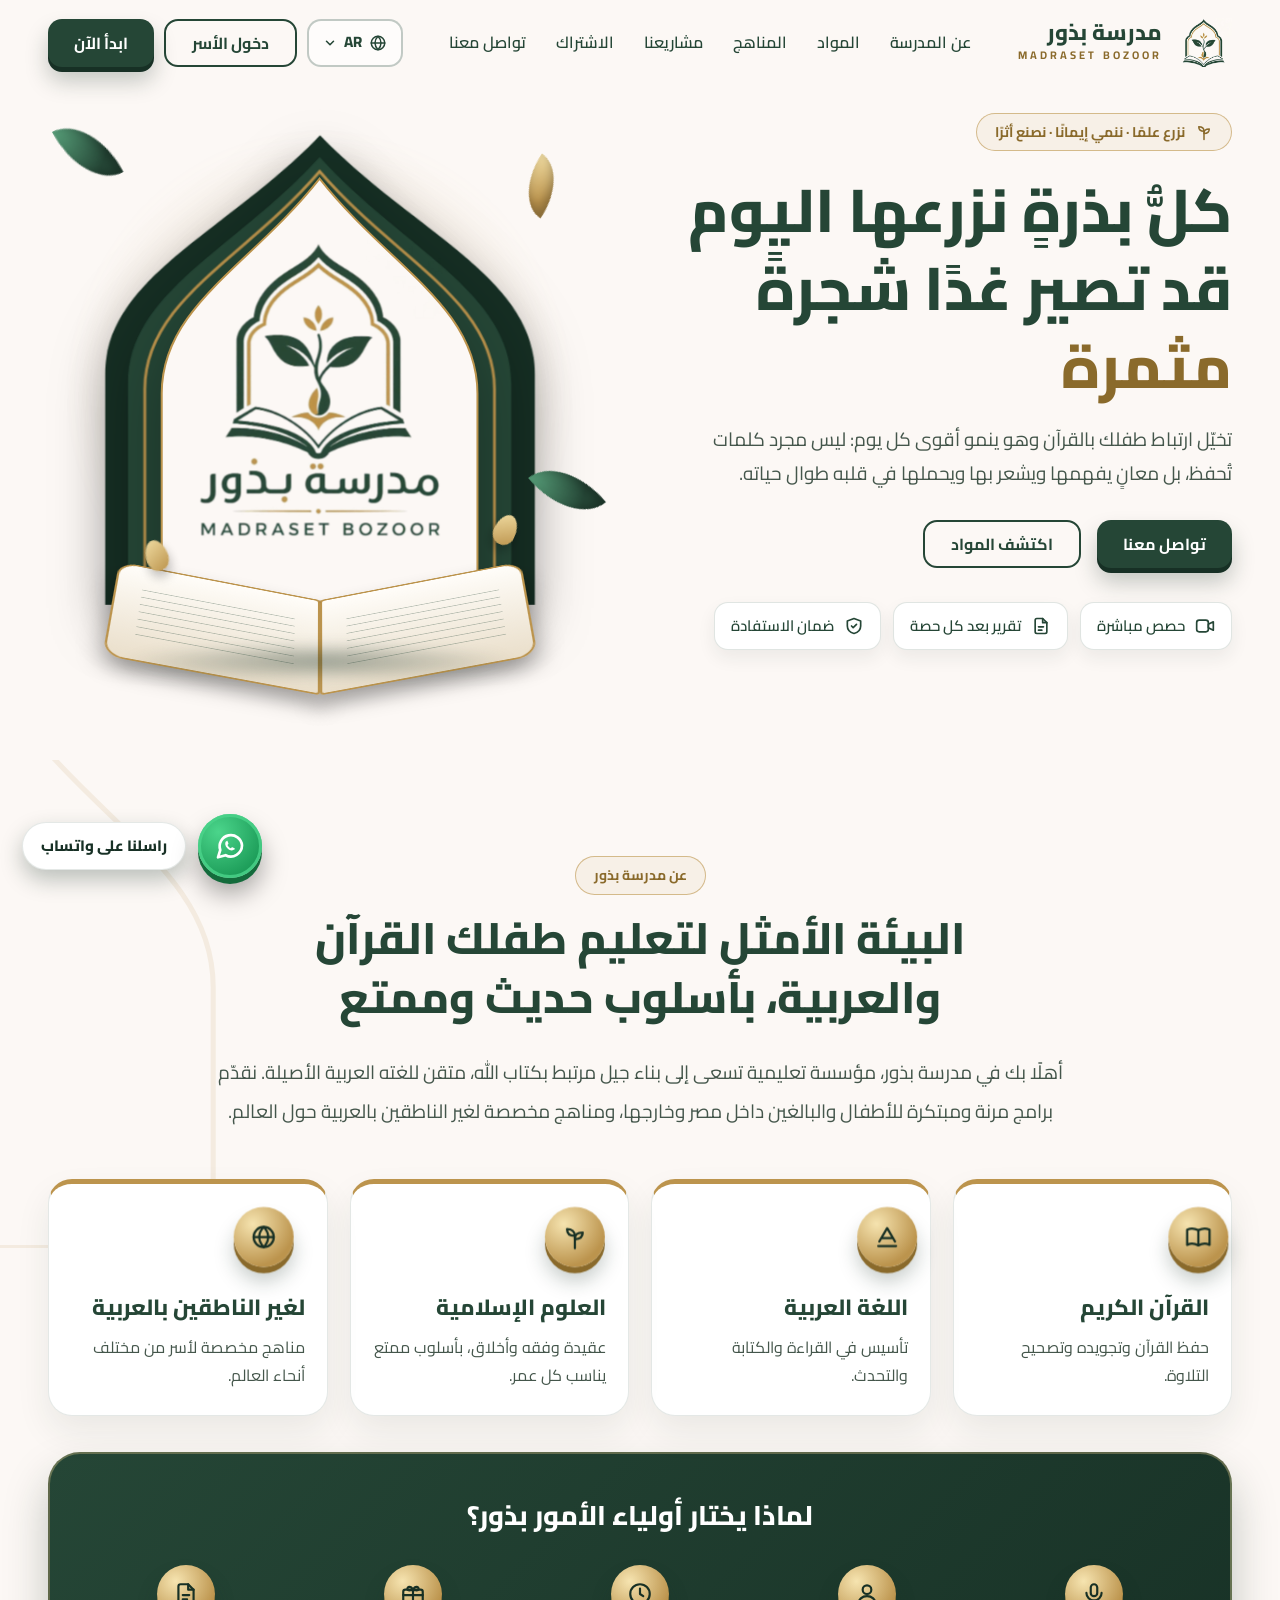
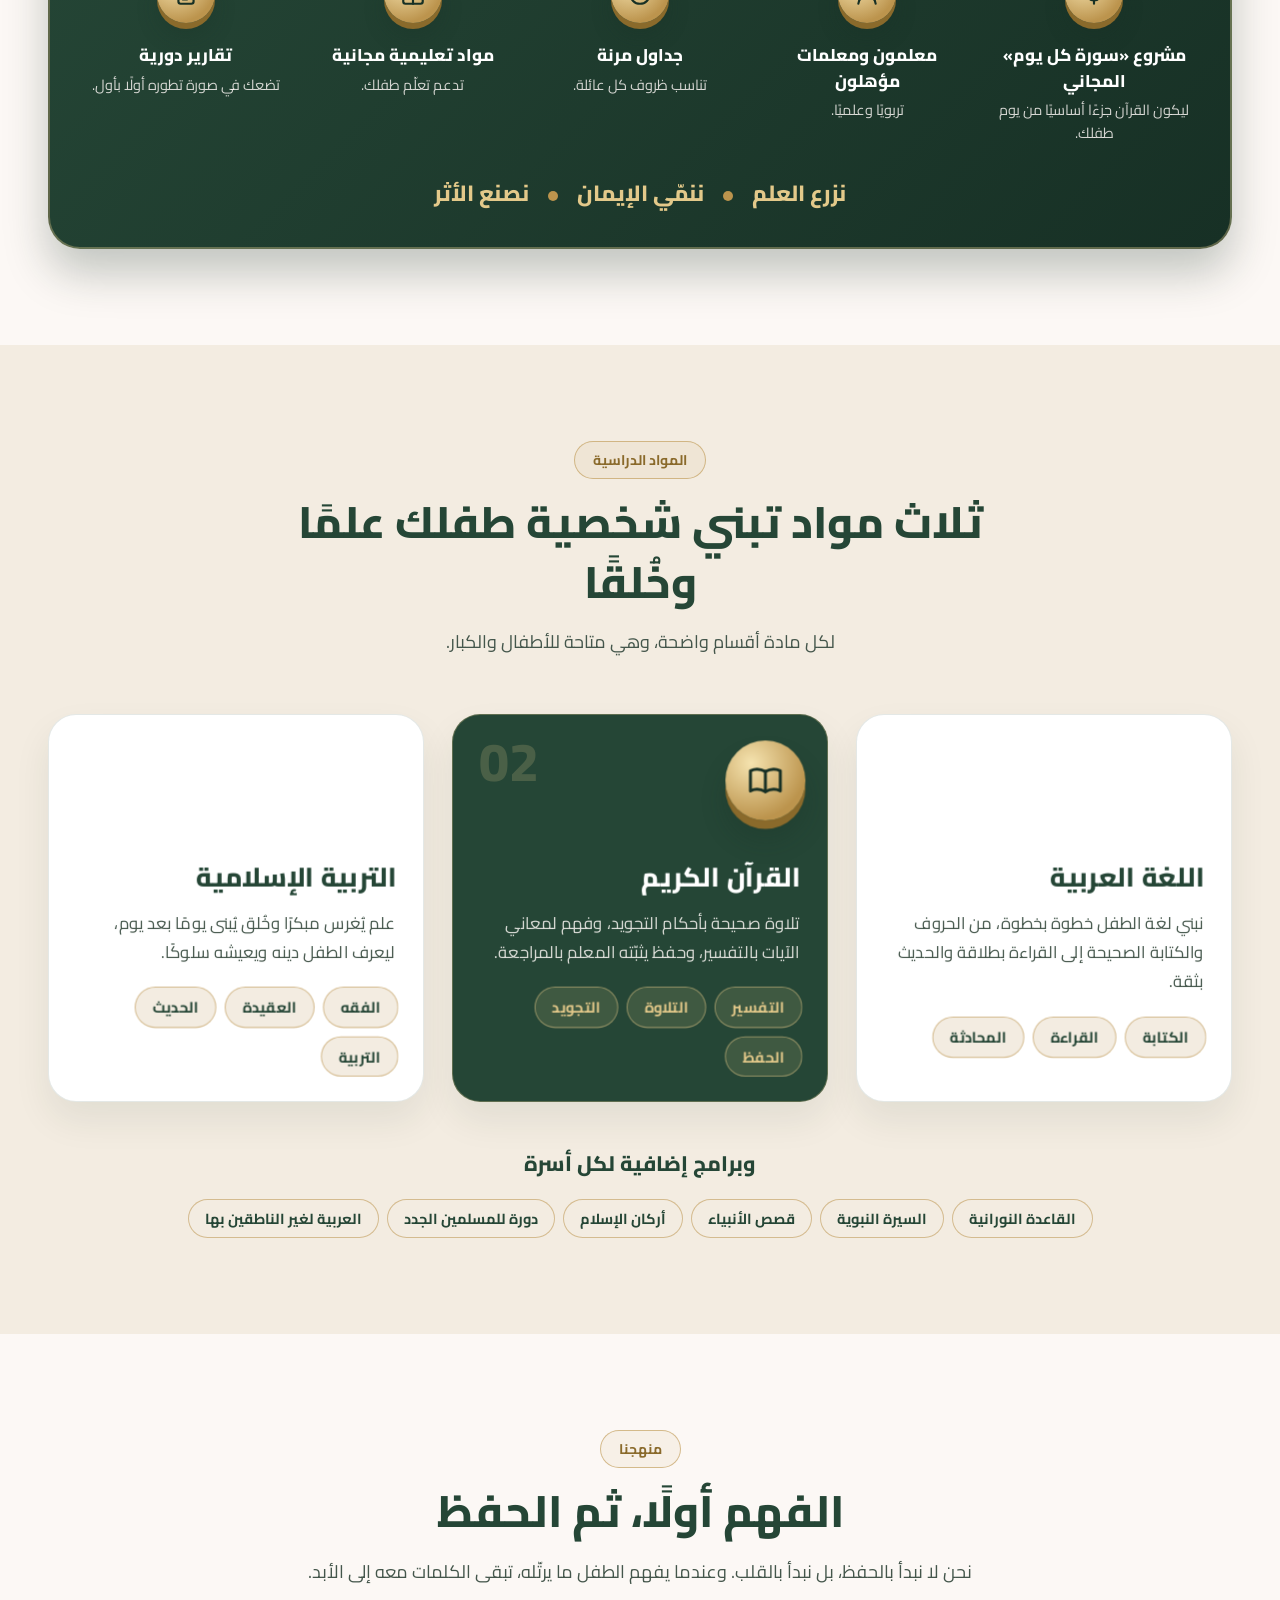
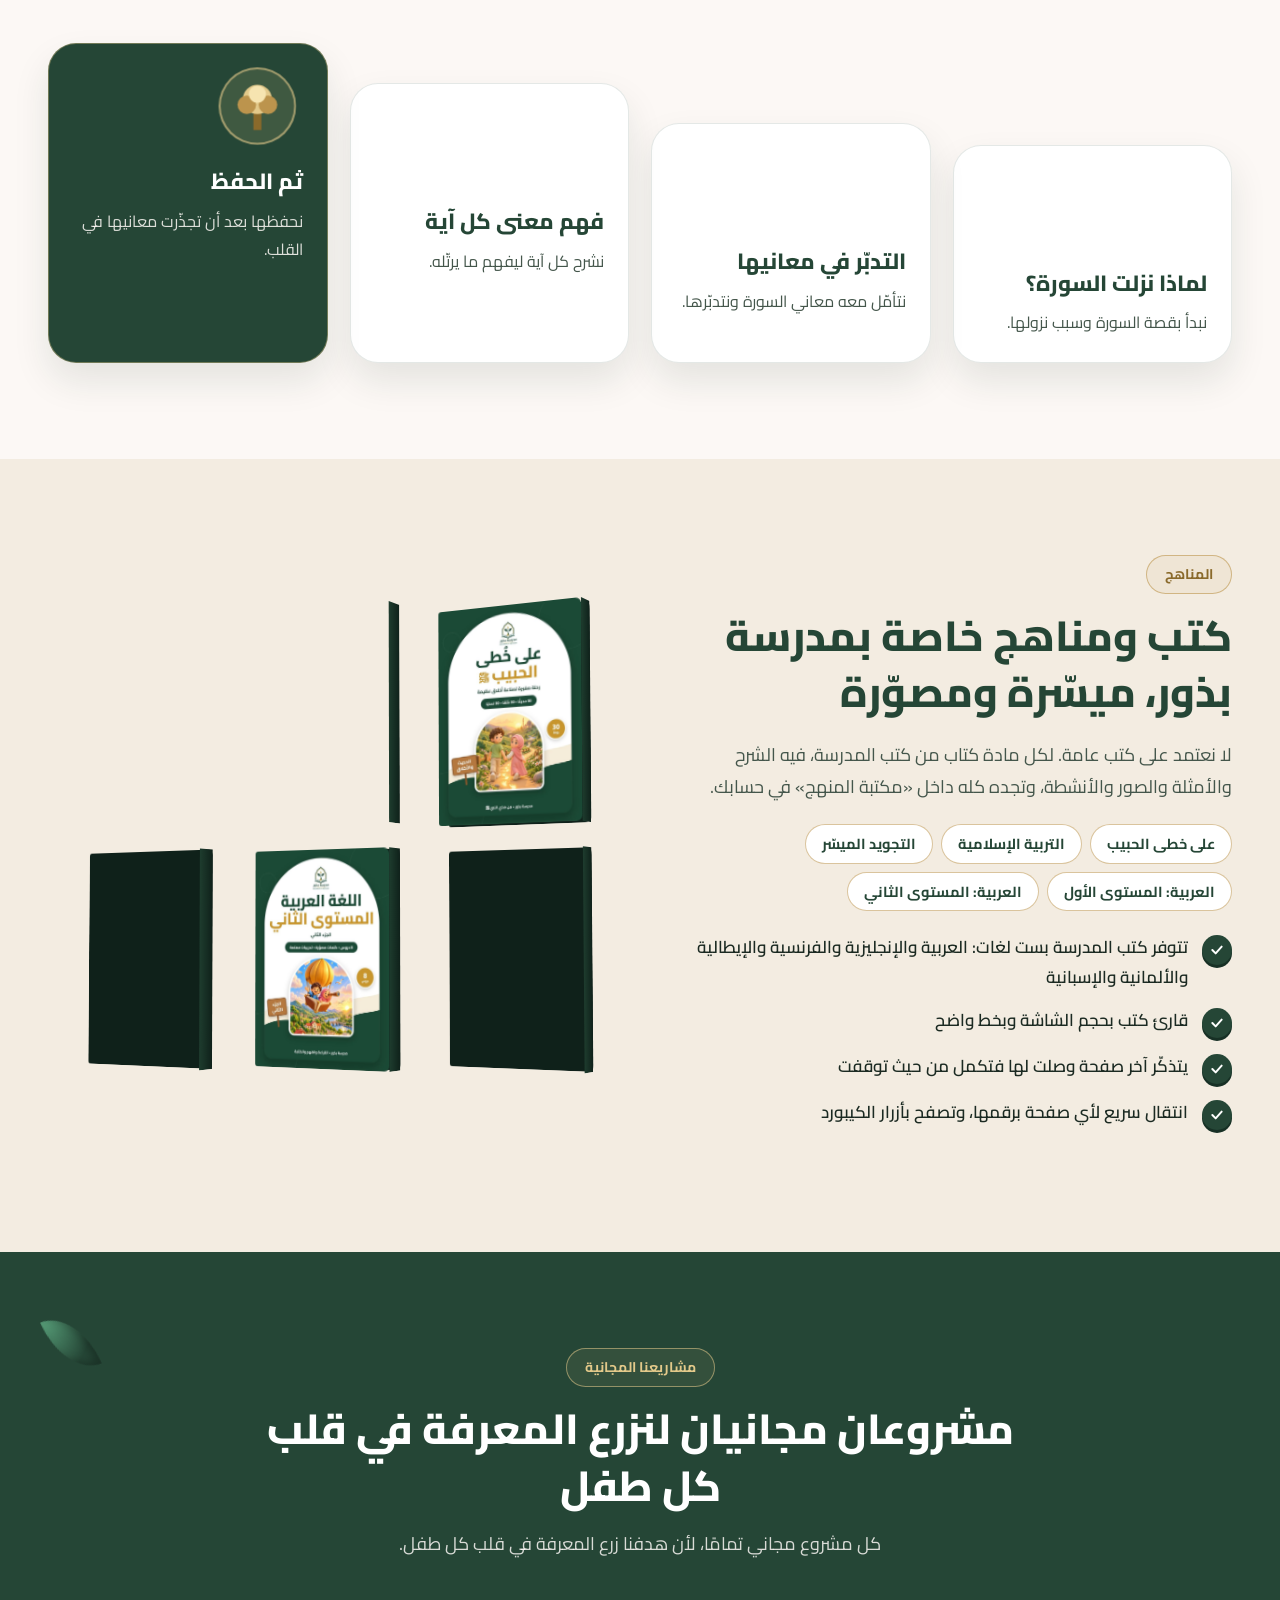
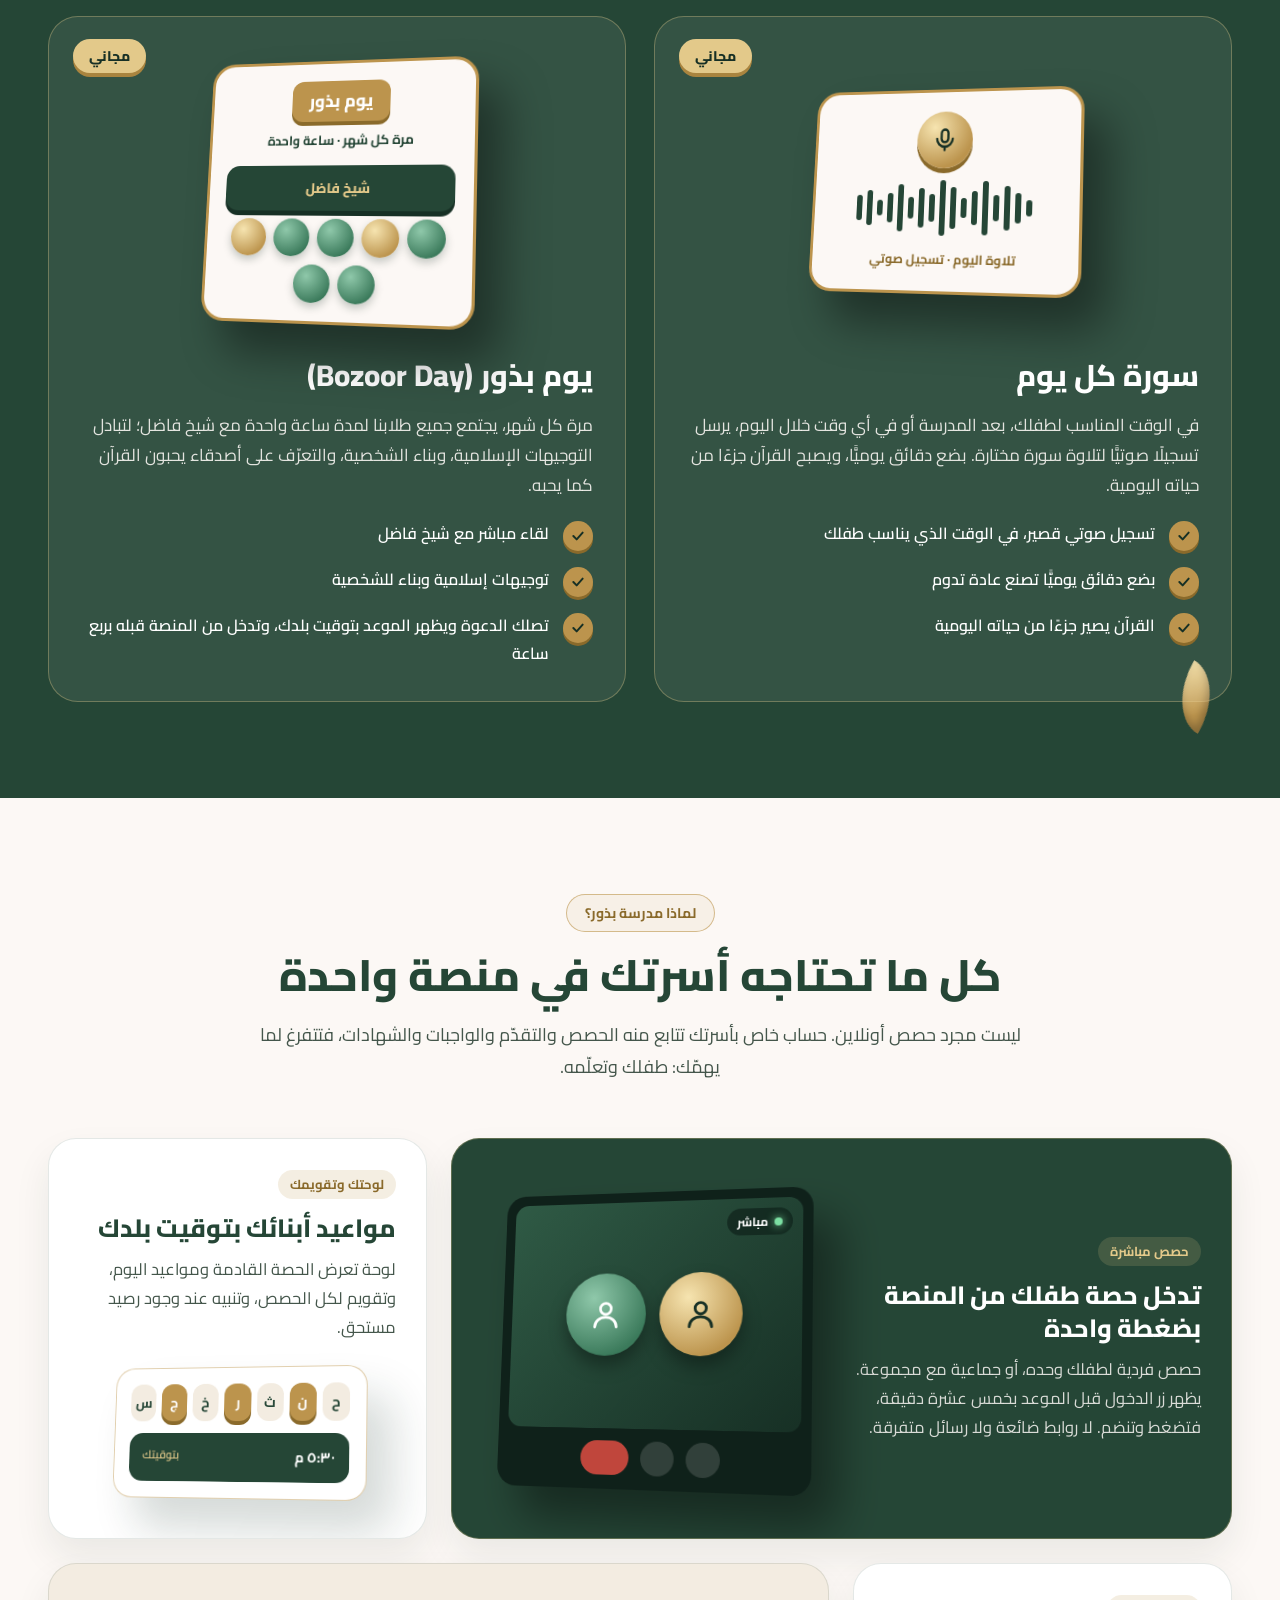
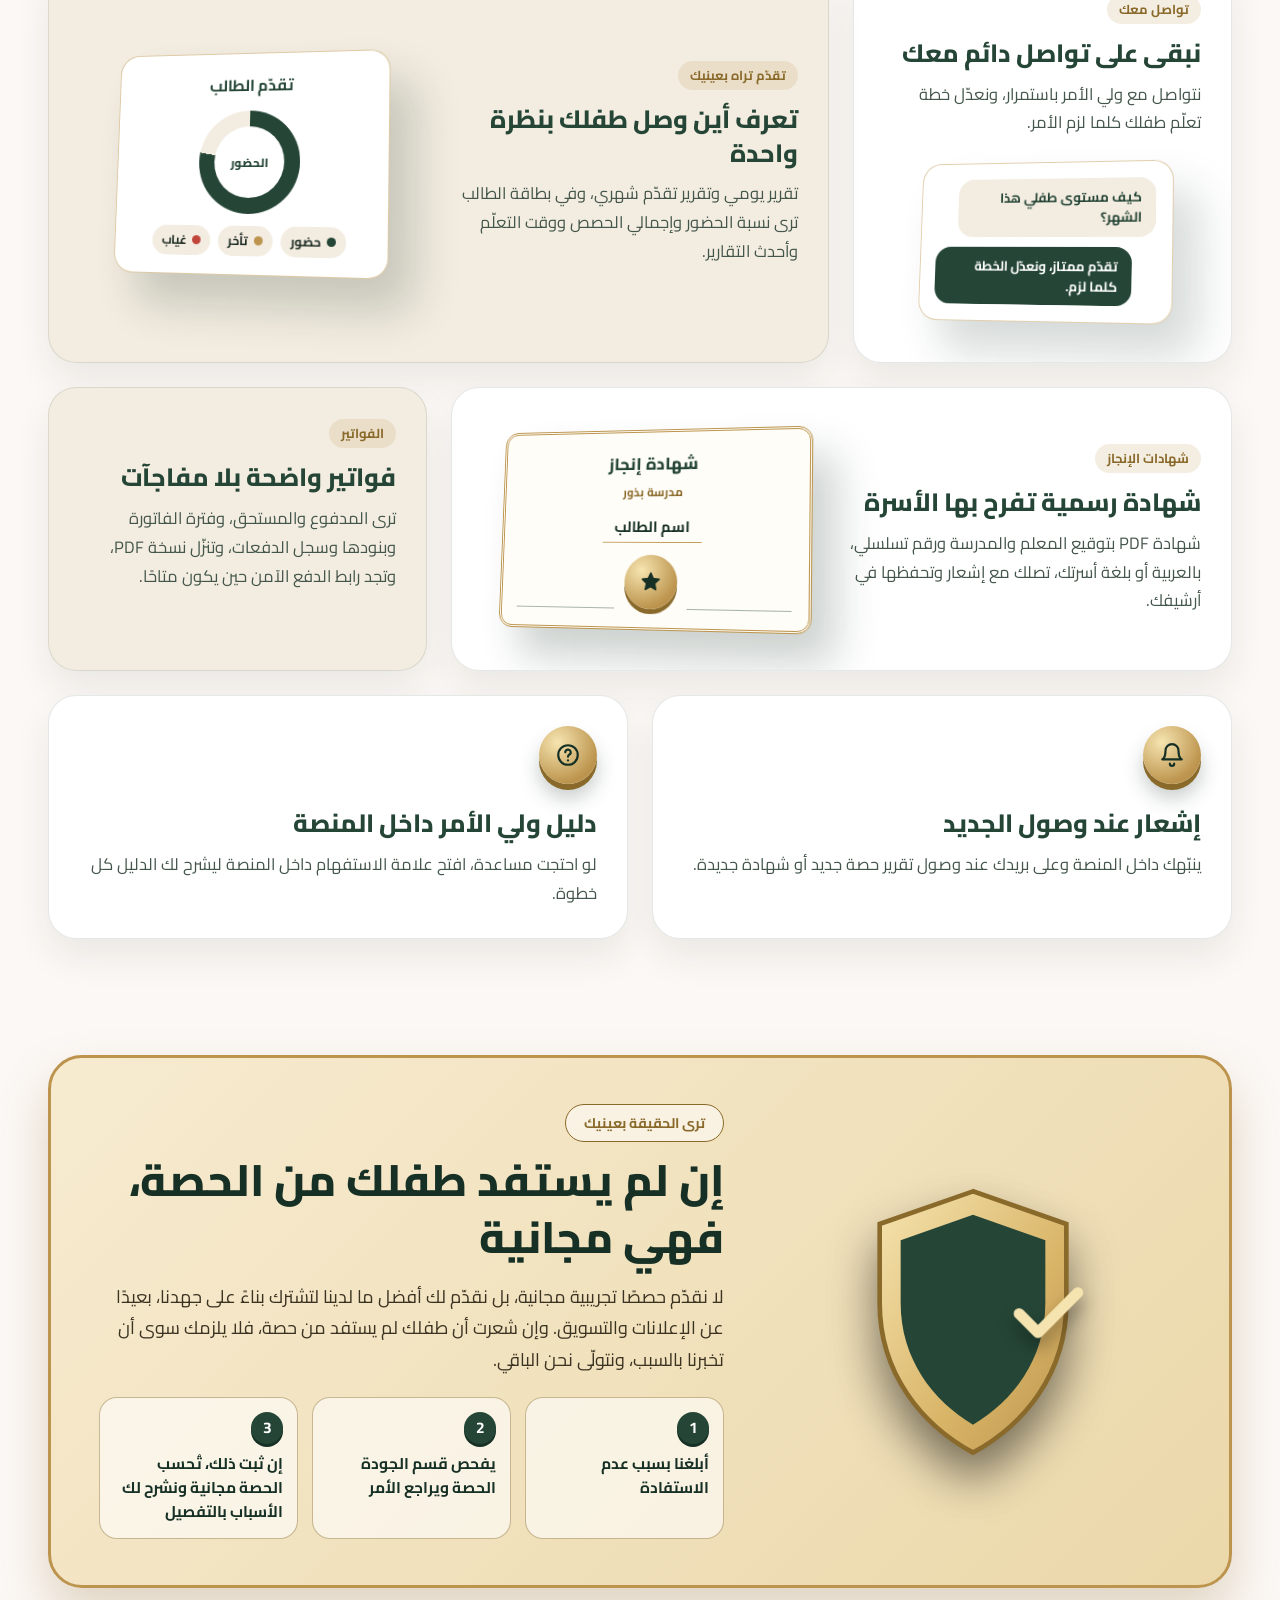
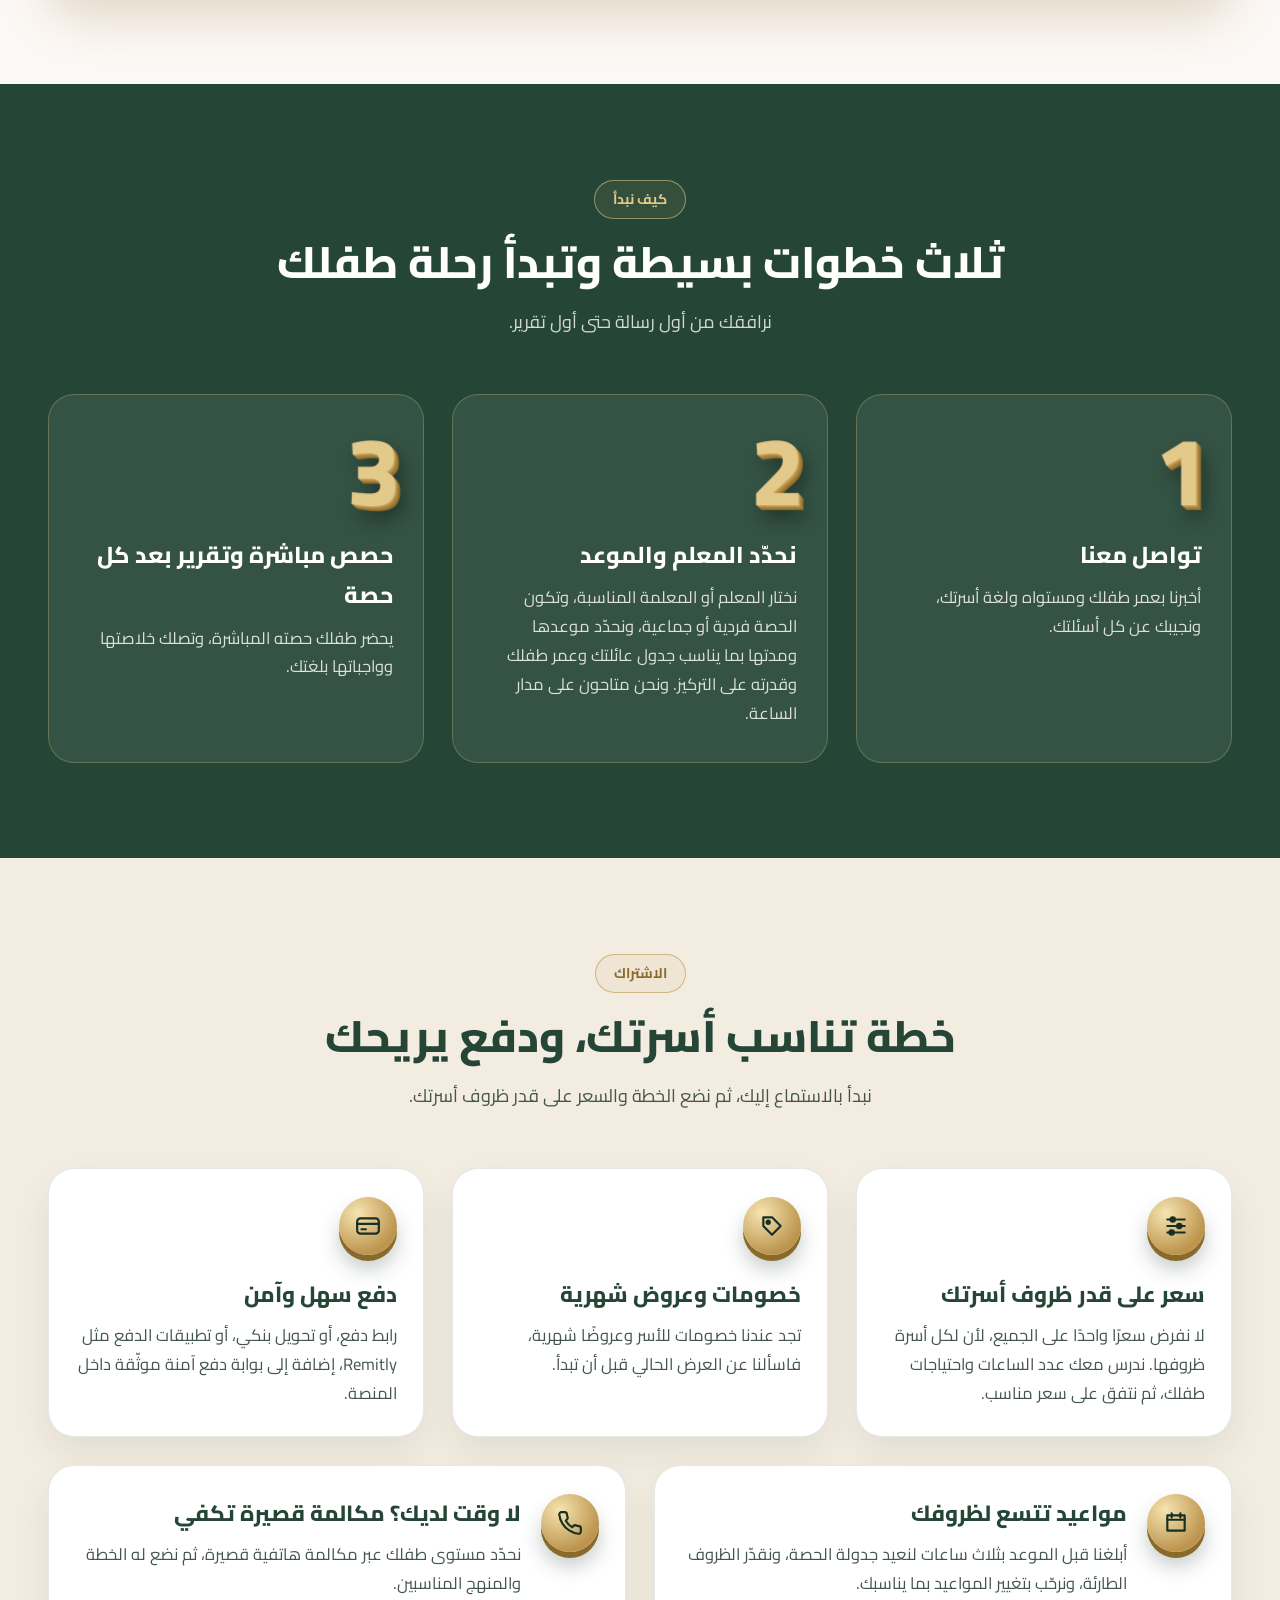
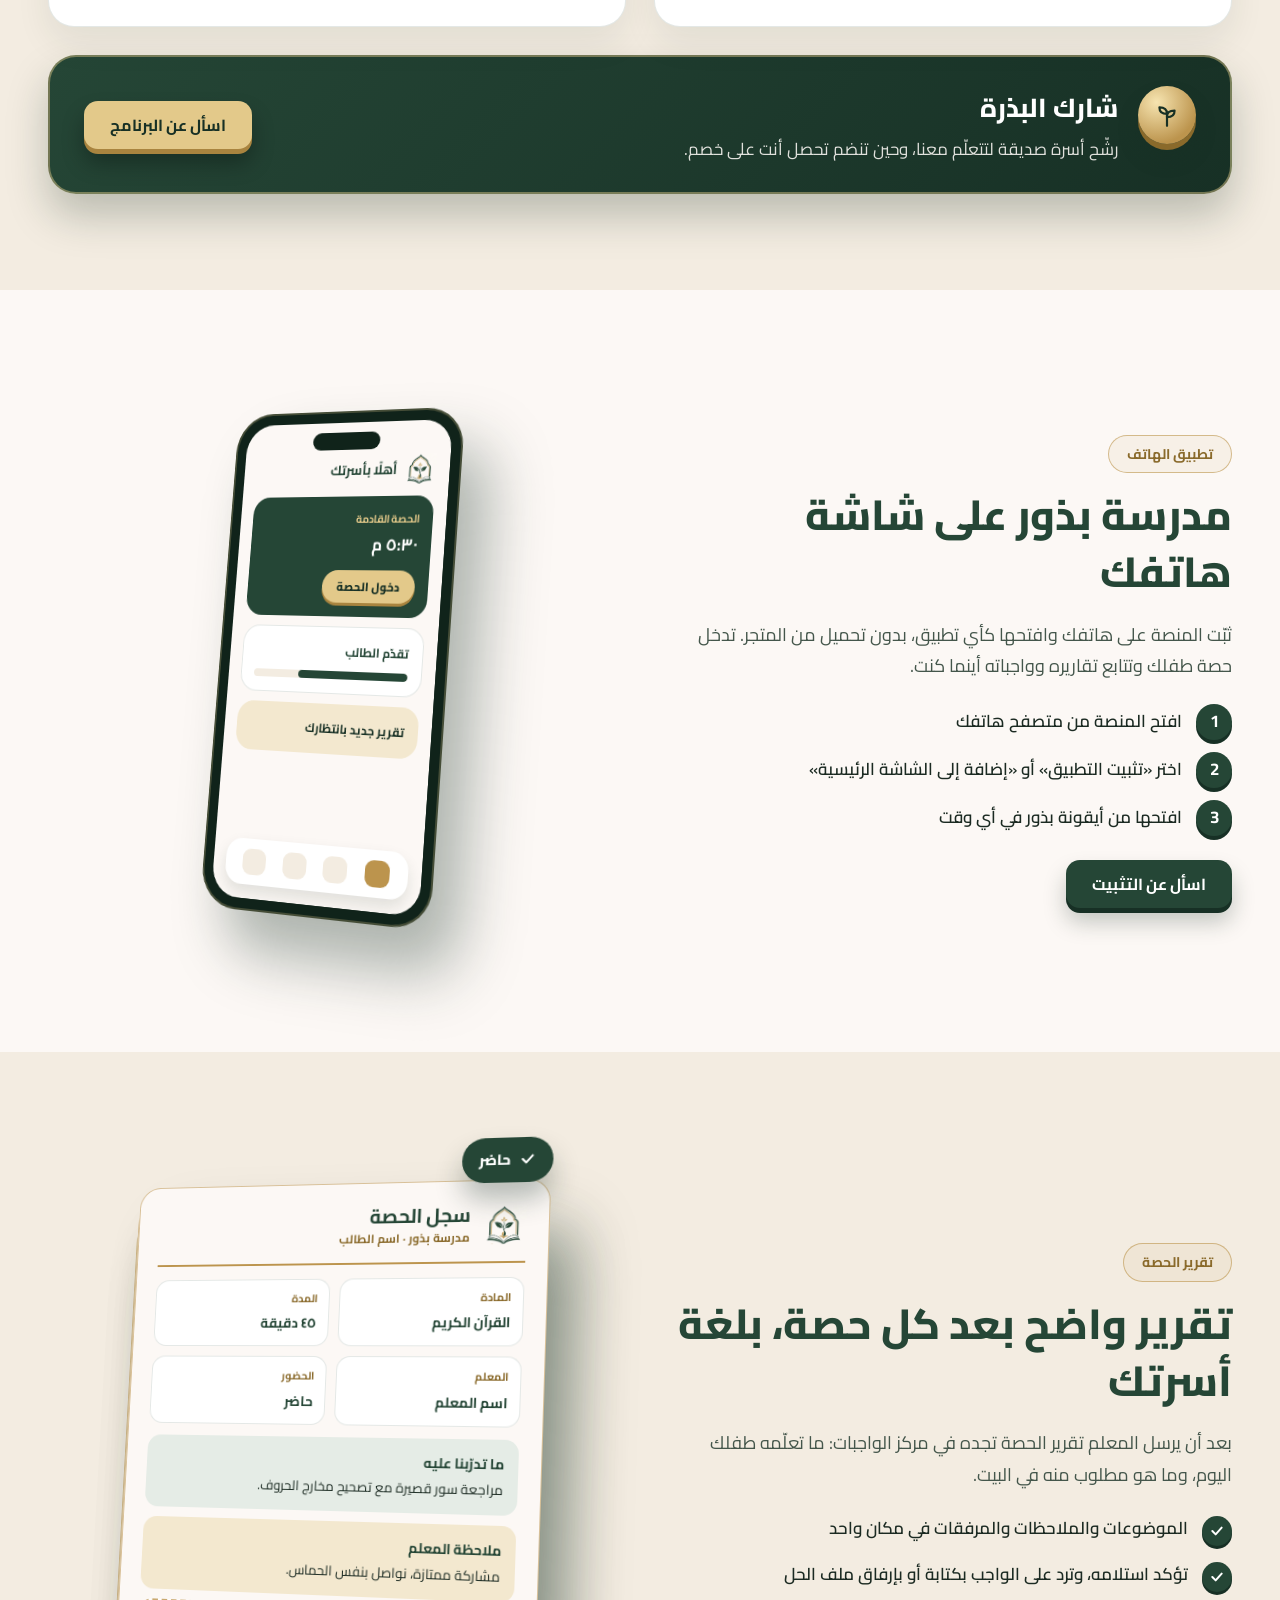
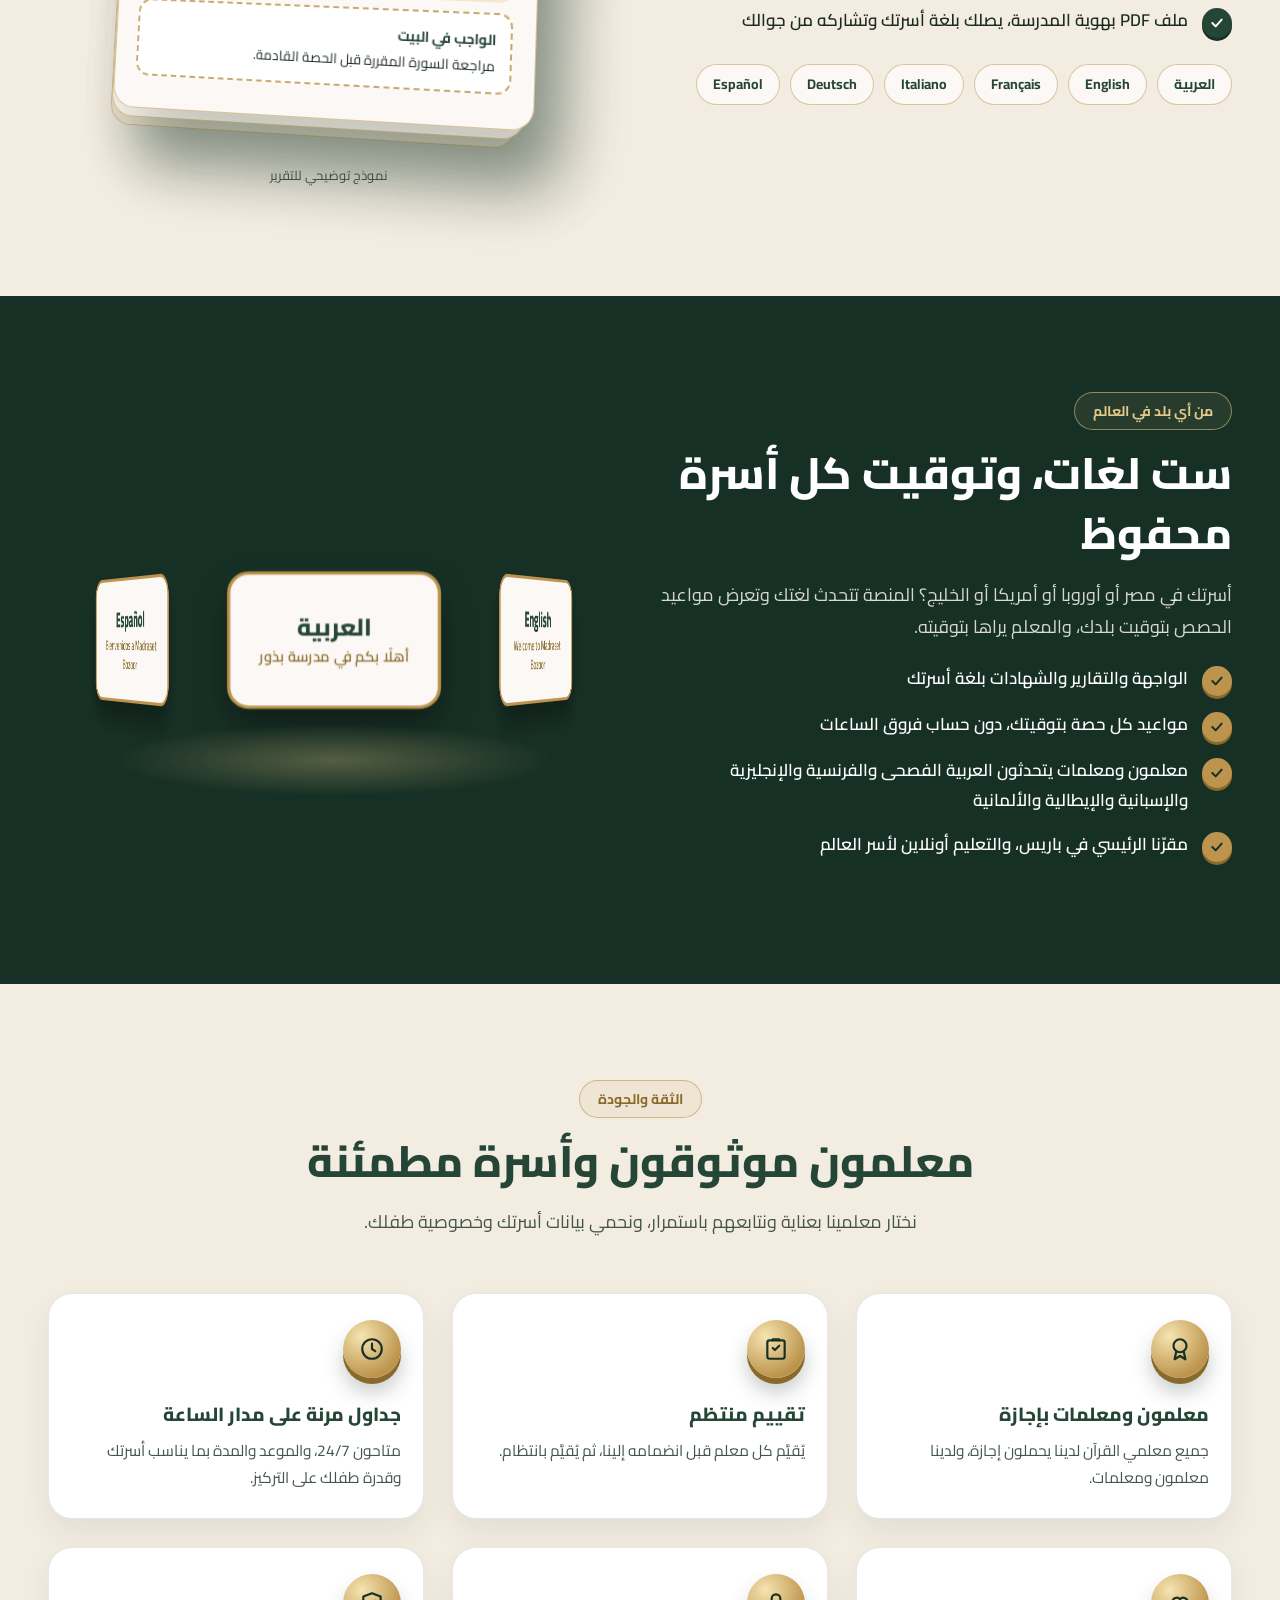
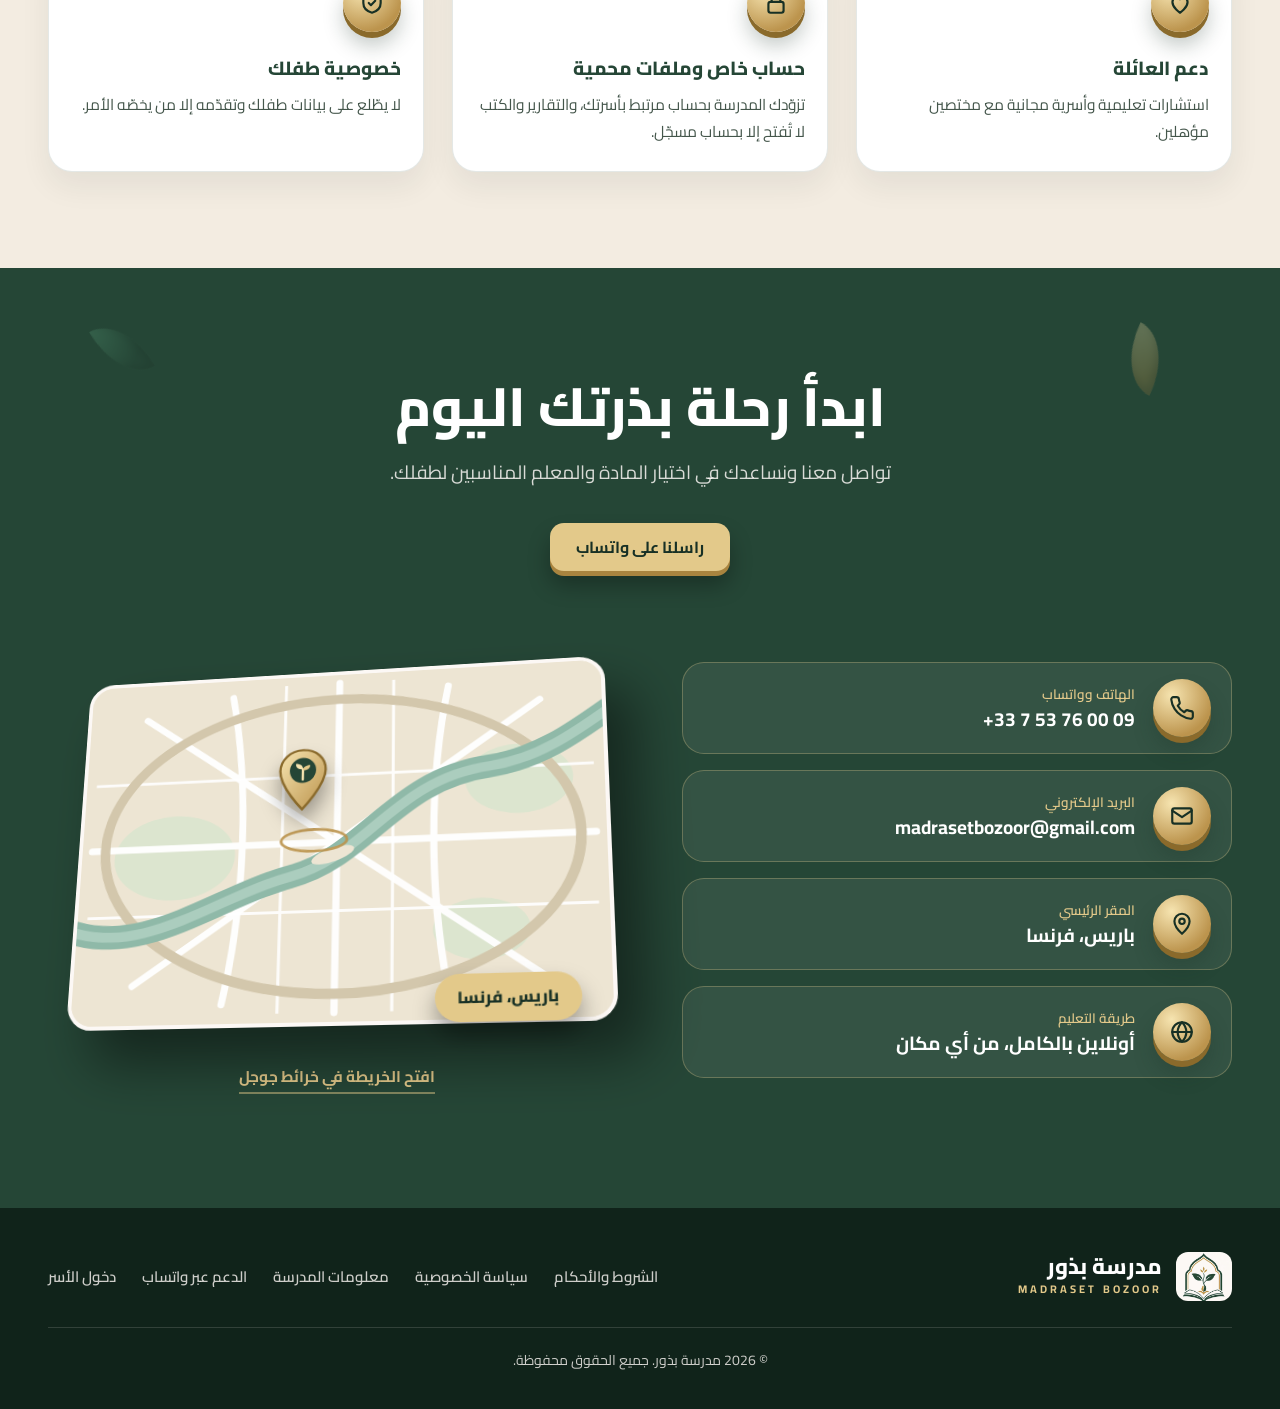
==== commit 7d732a41: "Landing: language links always use ?lang= so cookie never overrides an explicit choice Co-Authored-B" ====
--- a/landing/index.html
+++ b/landing/index.html
@@ -41,7 +41,7 @@
 <a href="#plans">الاشتراك</a>
 <a href="#contact">تواصل معنا</a>
 </nav>
-<div class="navbtns"><details class="langsw"><summary aria-label="اللغة"><svg width="18" height="18" viewBox="0 0 24 24" fill="none" stroke="currentColor" stroke-width="2" stroke-linecap="round" stroke-linejoin="round" aria-hidden="true"><circle cx="12" cy="12" r="9"/><path d="M3 12h18"/><path d="M12 3c2.7 2.7 4 5.7 4 9s-1.3 6.3-4 9c-2.7-2.7-4-5.7-4-9s1.3-6.3 4-9z"/></svg><span class="code">AR</span><svg class="chev" width="14" height="14" viewBox="0 0 24 24" fill="none" stroke="currentColor" stroke-width="2.6" stroke-linecap="round" stroke-linejoin="round" aria-hidden="true"><path d="m6 9 6 6 6-6"/></svg></summary><ul><li><a href="/" hreflang="ar" lang="ar" data-lang="ar" aria-current="true">العربية</a></li><li><a href="/?lang=en" hreflang="en" lang="en" data-lang="en">English</a></li><li><a href="/?lang=fr" hreflang="fr" lang="fr" data-lang="fr">Français</a></li><li><a href="/?lang=it" hreflang="it" lang="it" data-lang="it">Italiano</a></li><li><a href="/?lang=de" hreflang="de" lang="de" data-lang="de">Deutsch</a></li><li><a href="/?lang=es" hreflang="es" lang="es" data-lang="es">Español</a></li></ul></details>
+<div class="navbtns"><details class="langsw"><summary aria-label="اللغة"><svg width="18" height="18" viewBox="0 0 24 24" fill="none" stroke="currentColor" stroke-width="2" stroke-linecap="round" stroke-linejoin="round" aria-hidden="true"><circle cx="12" cy="12" r="9"/><path d="M3 12h18"/><path d="M12 3c2.7 2.7 4 5.7 4 9s-1.3 6.3-4 9c-2.7-2.7-4-5.7-4-9s1.3-6.3 4-9z"/></svg><span class="code">AR</span><svg class="chev" width="14" height="14" viewBox="0 0 24 24" fill="none" stroke="currentColor" stroke-width="2.6" stroke-linecap="round" stroke-linejoin="round" aria-hidden="true"><path d="m6 9 6 6 6-6"/></svg></summary><ul><li><a href="/?lang=ar" hreflang="ar" lang="ar" data-lang="ar" aria-current="true">العربية</a></li><li><a href="/?lang=en" hreflang="en" lang="en" data-lang="en">English</a></li><li><a href="/?lang=fr" hreflang="fr" lang="fr" data-lang="fr">Français</a></li><li><a href="/?lang=it" hreflang="it" lang="it" data-lang="it">Italiano</a></li><li><a href="/?lang=de" hreflang="de" lang="de" data-lang="de">Deutsch</a></li><li><a href="/?lang=es" hreflang="es" lang="es" data-lang="es">Español</a></li></ul></details>
 <a class="btn btn-ghost" href="/login">دخول الأسر</a>
 <a class="btn btn-primary" href="#contact">ابدأ الآن</a>
 </div>
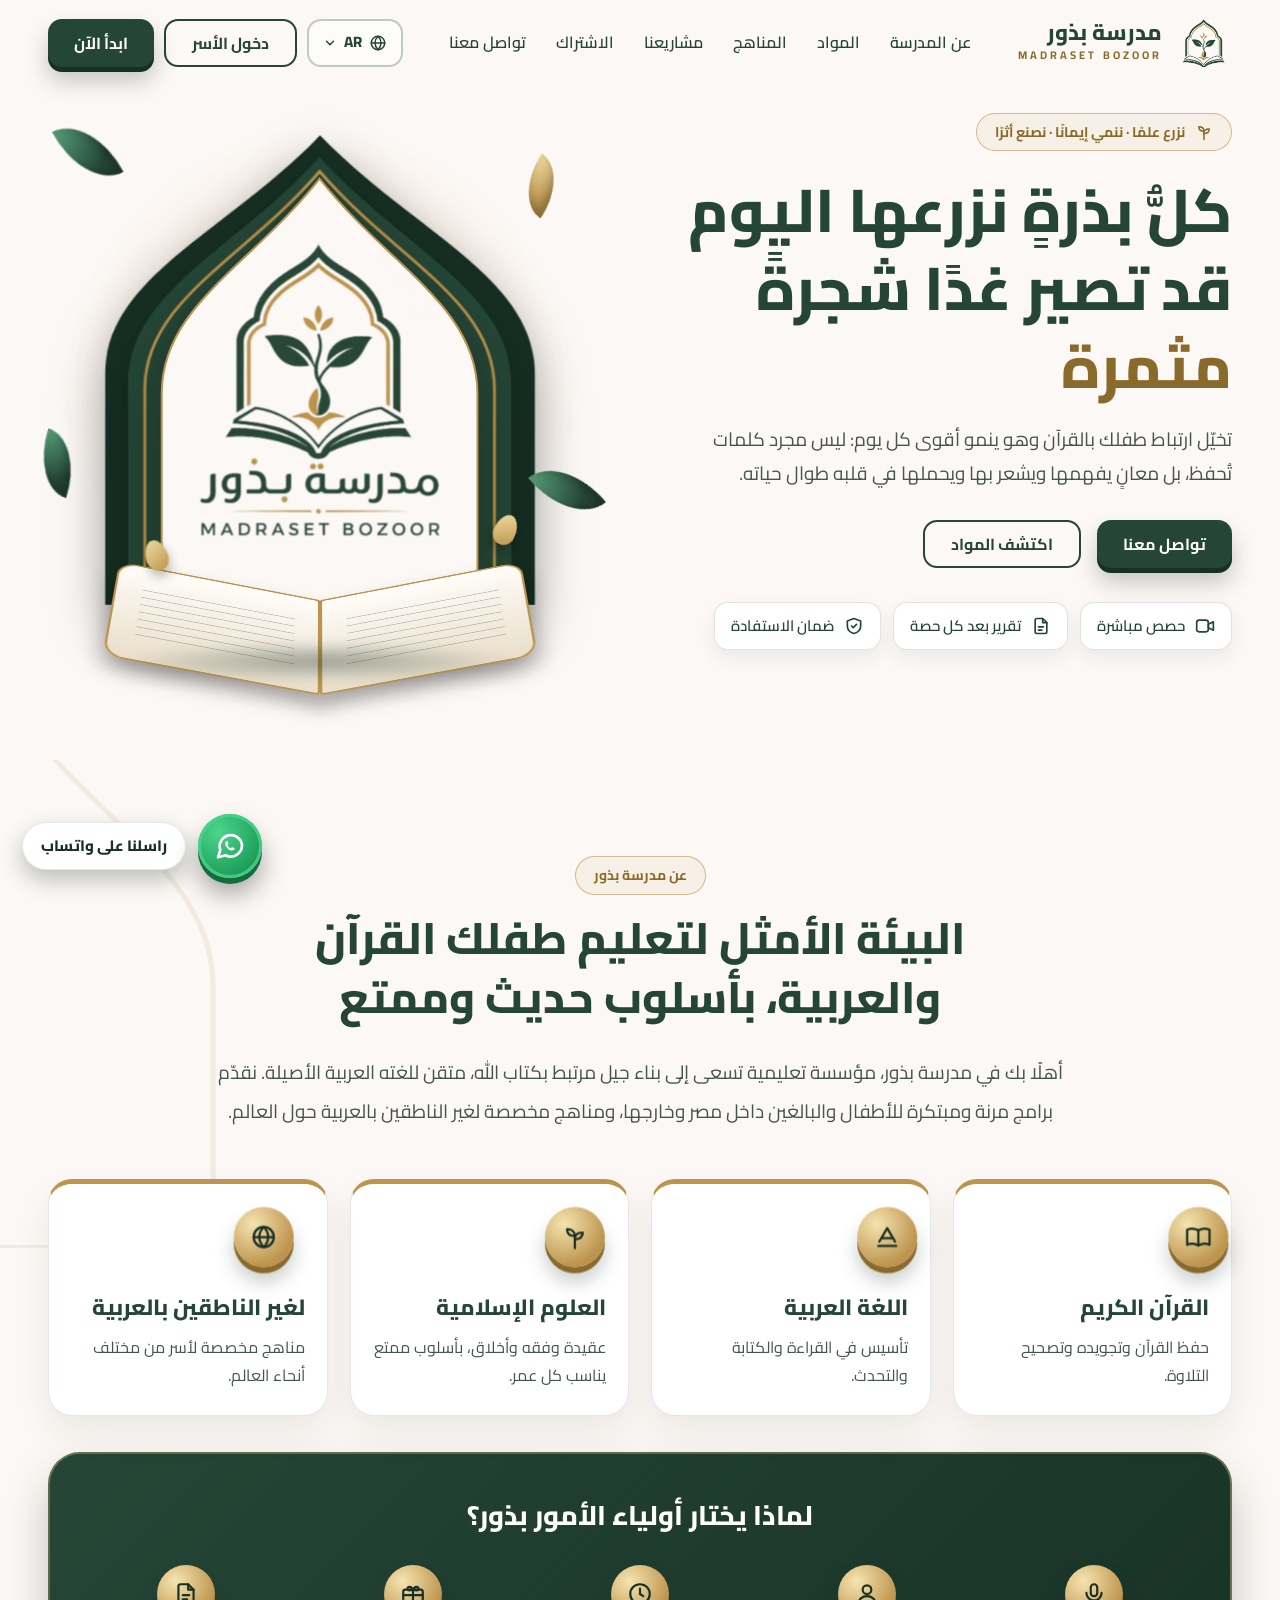
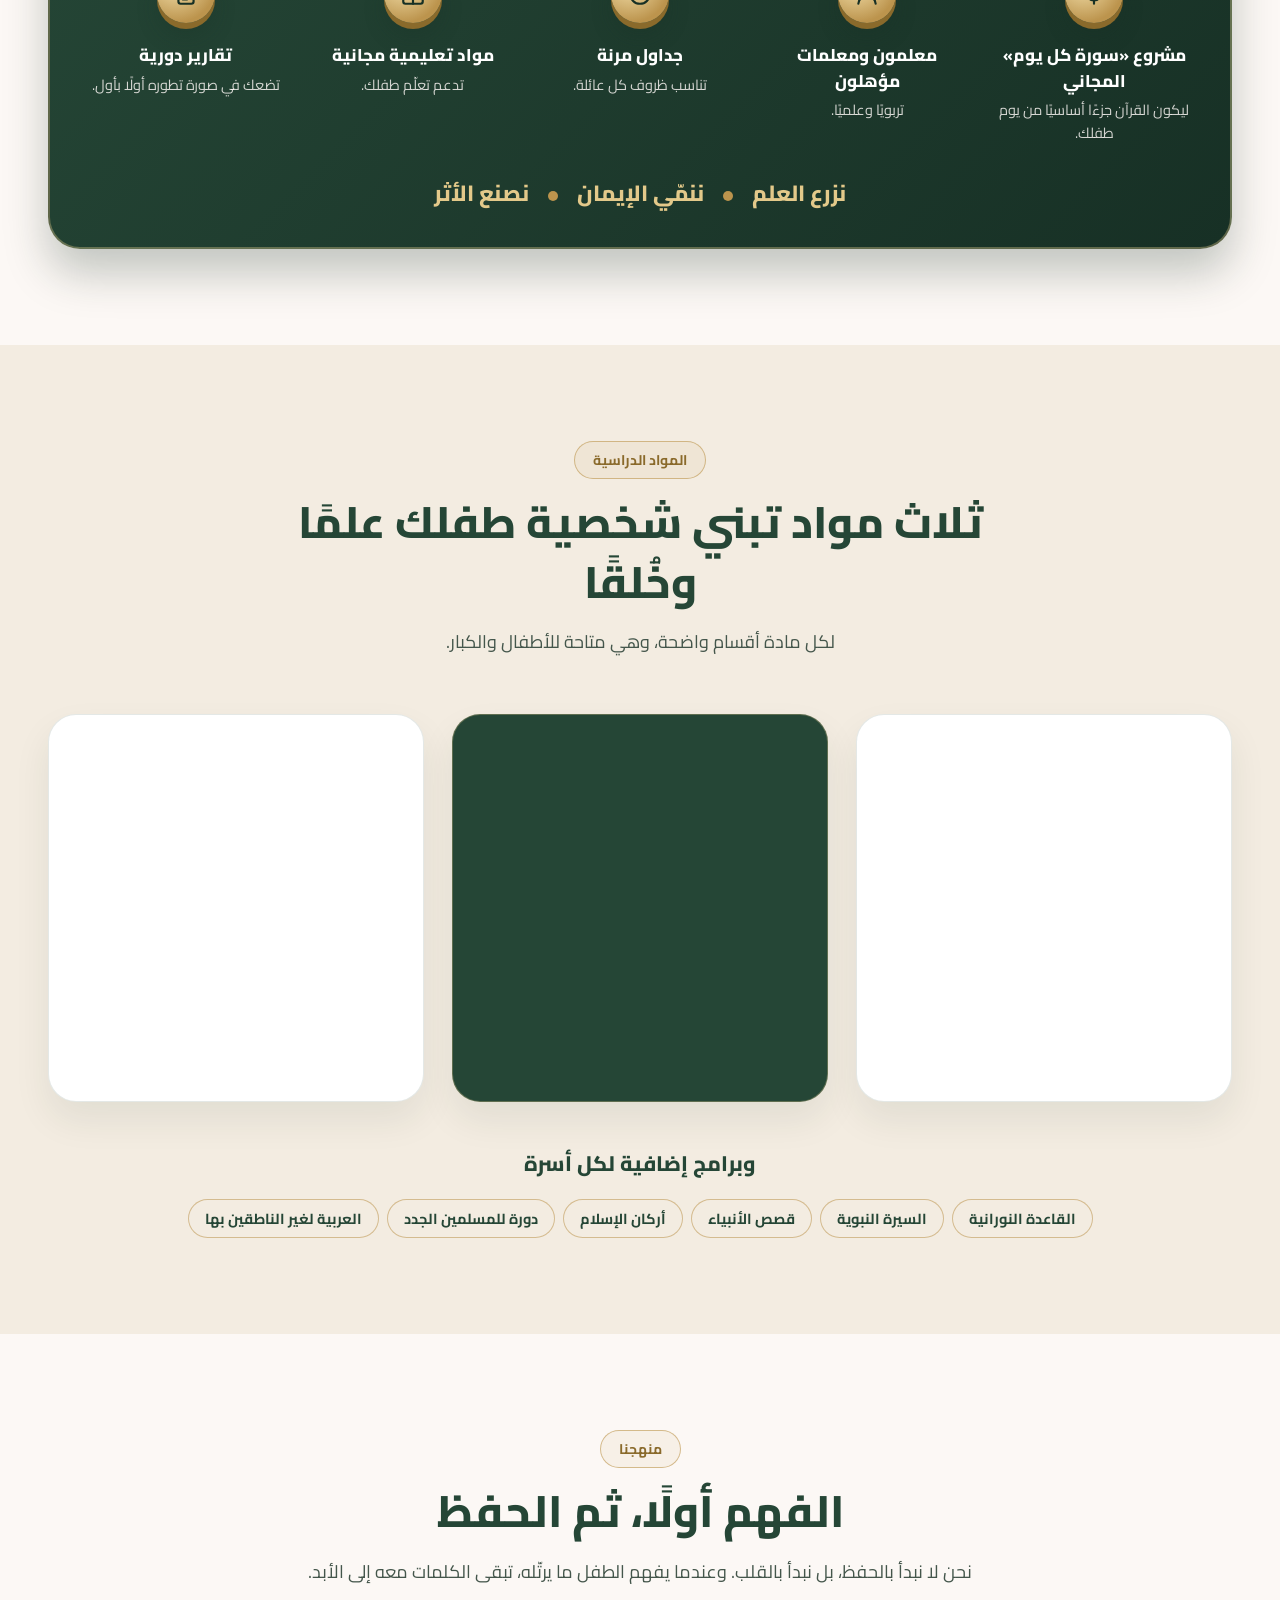
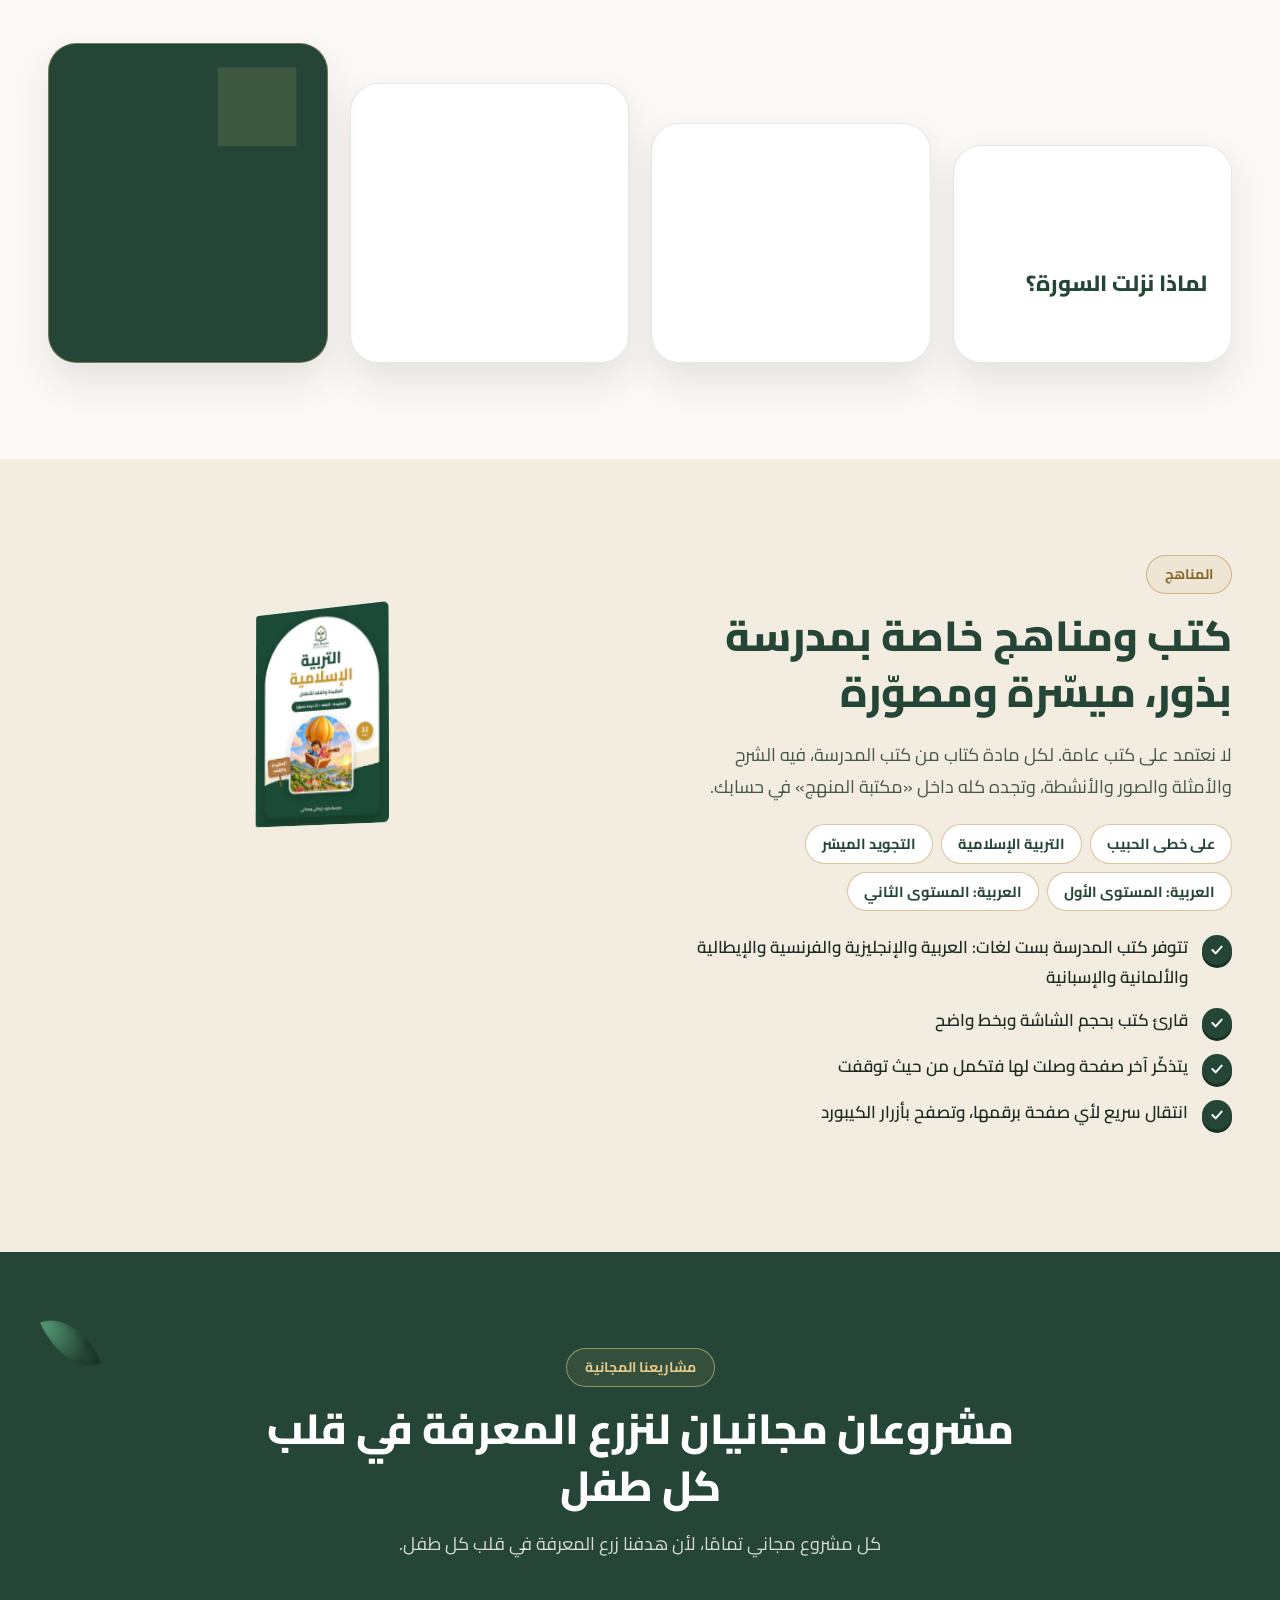
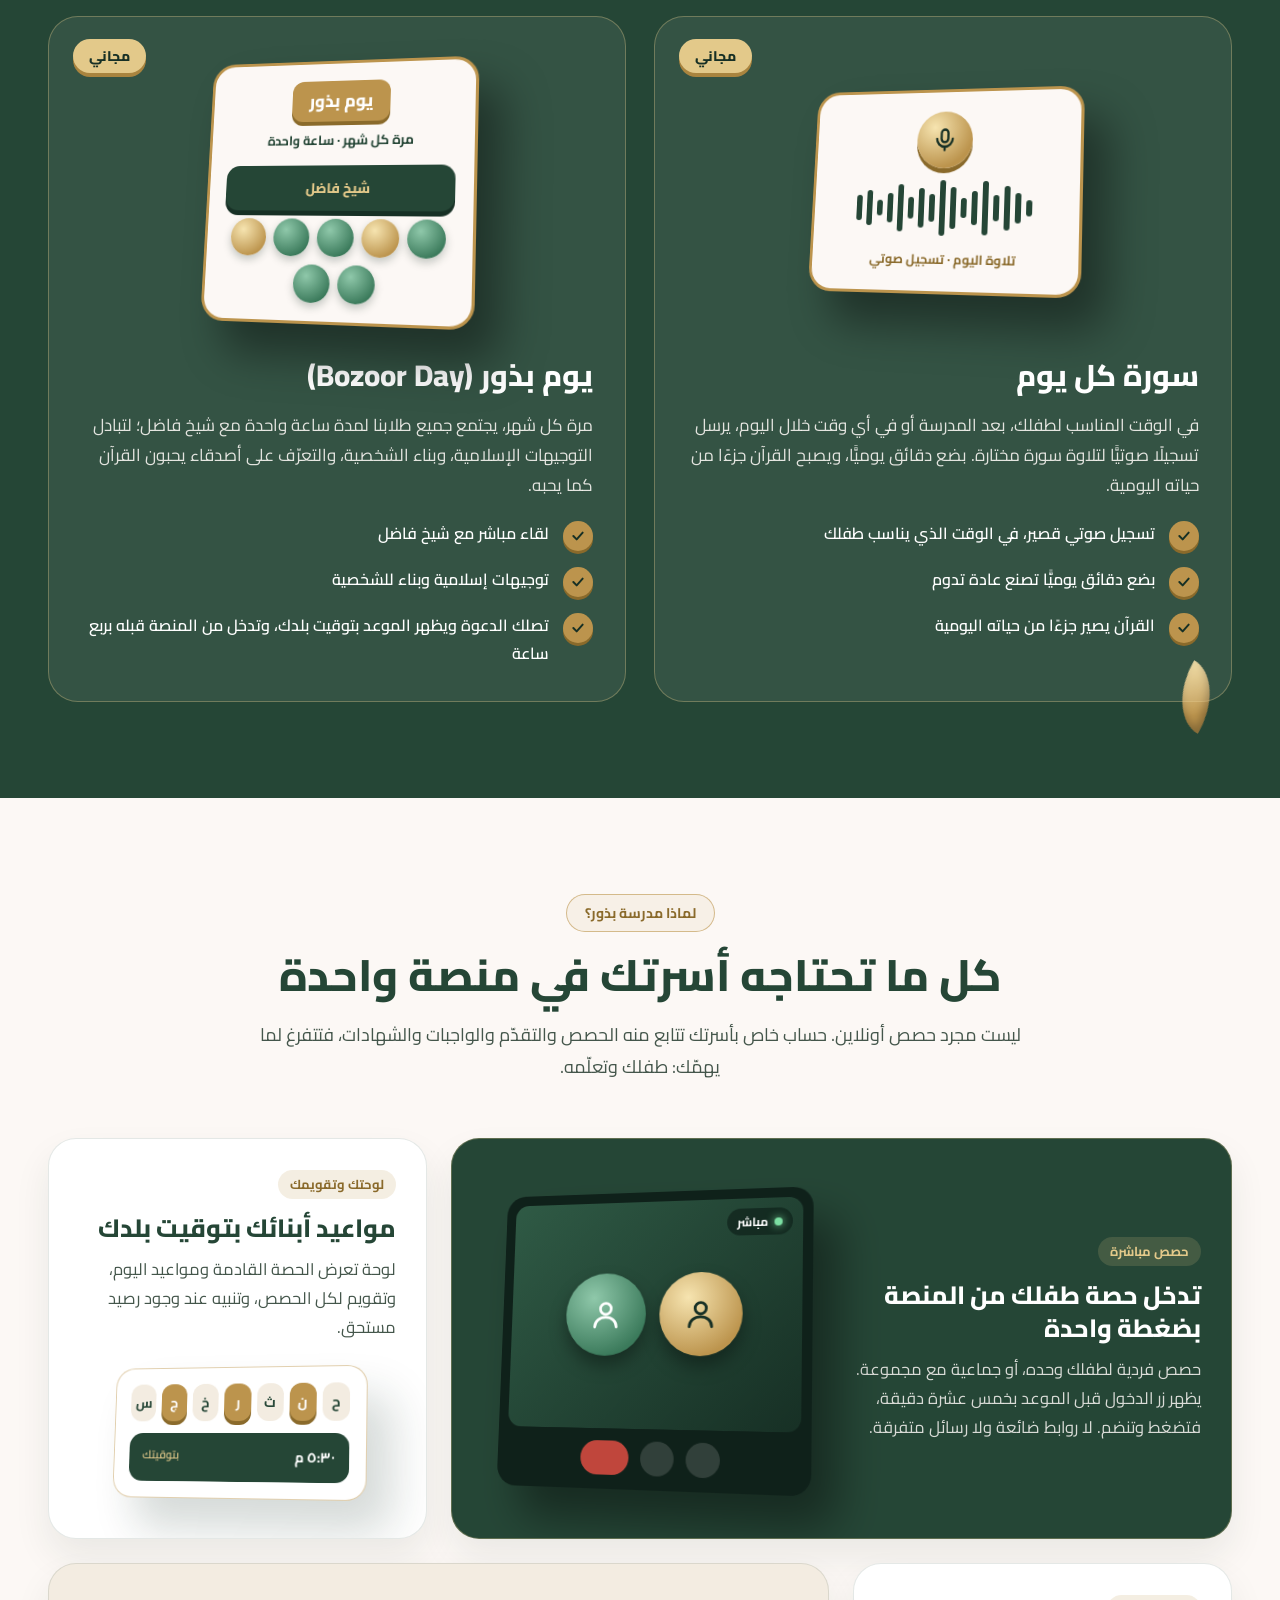
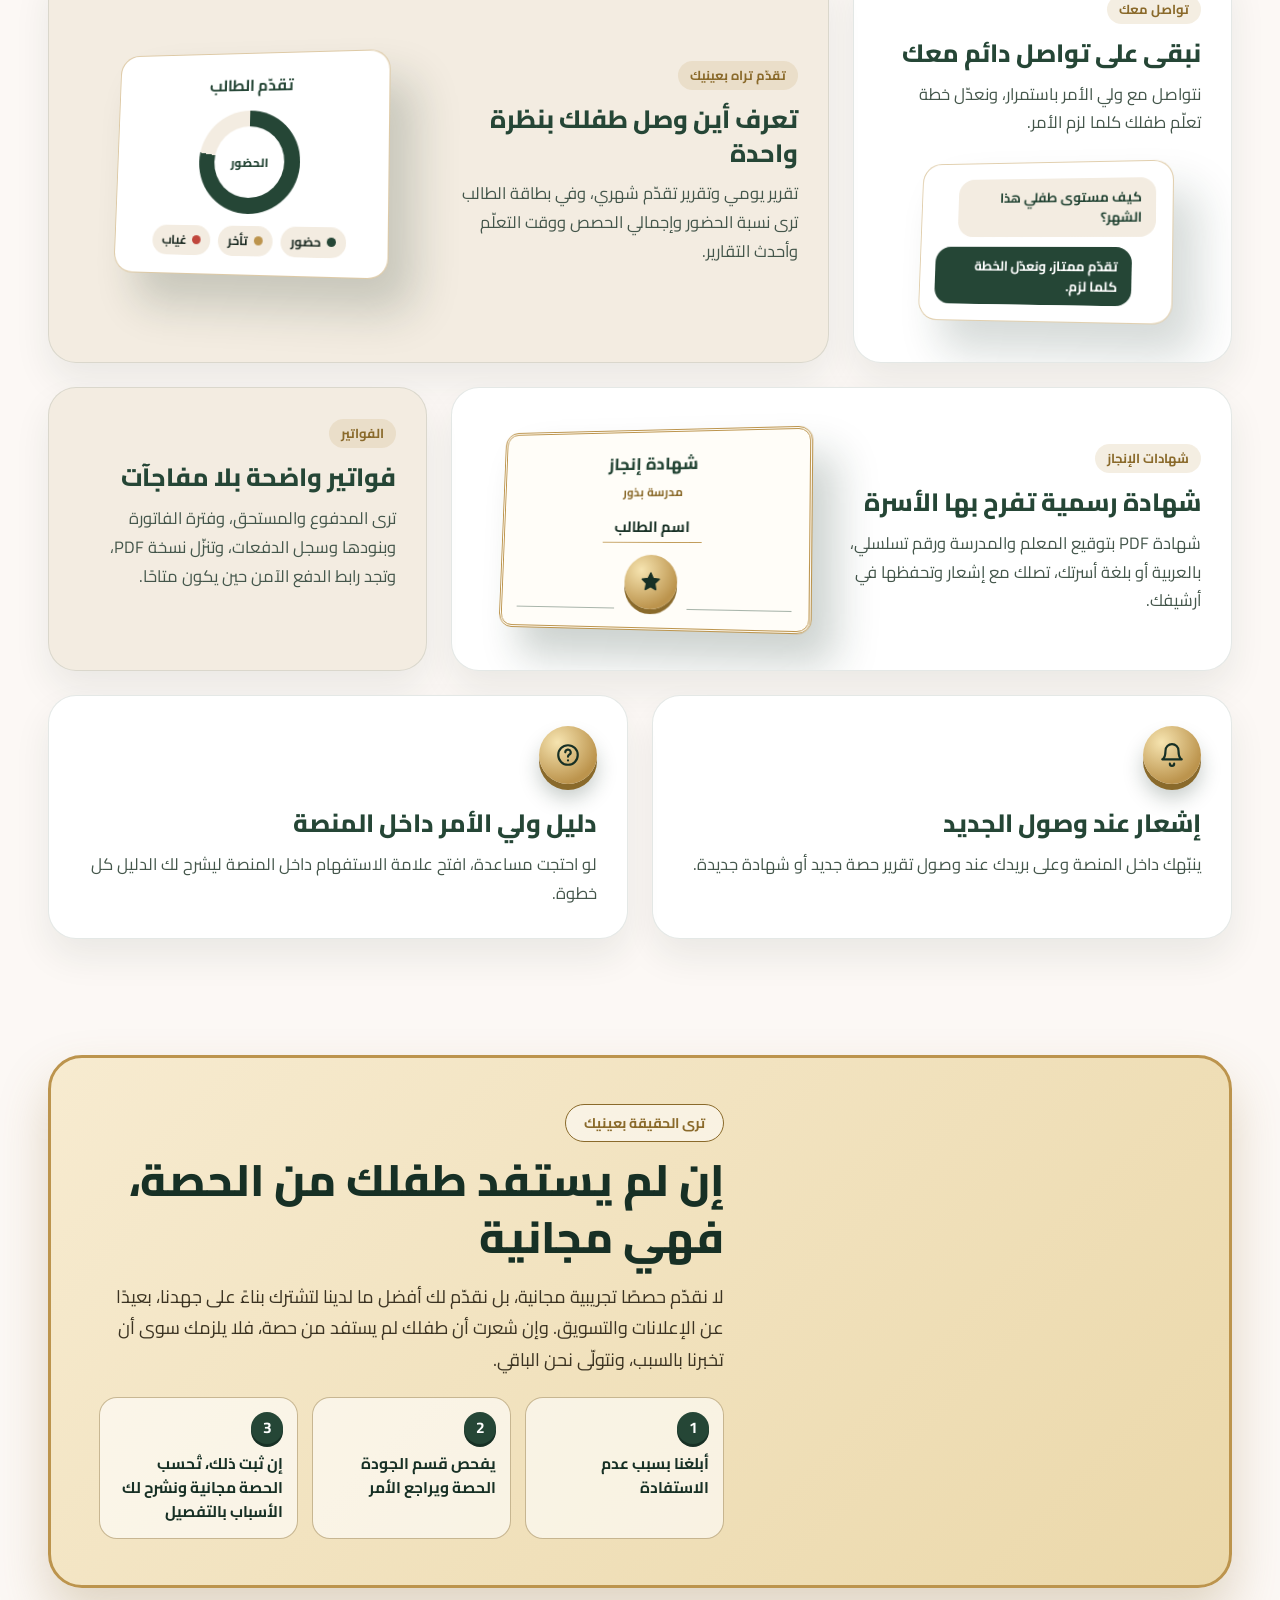
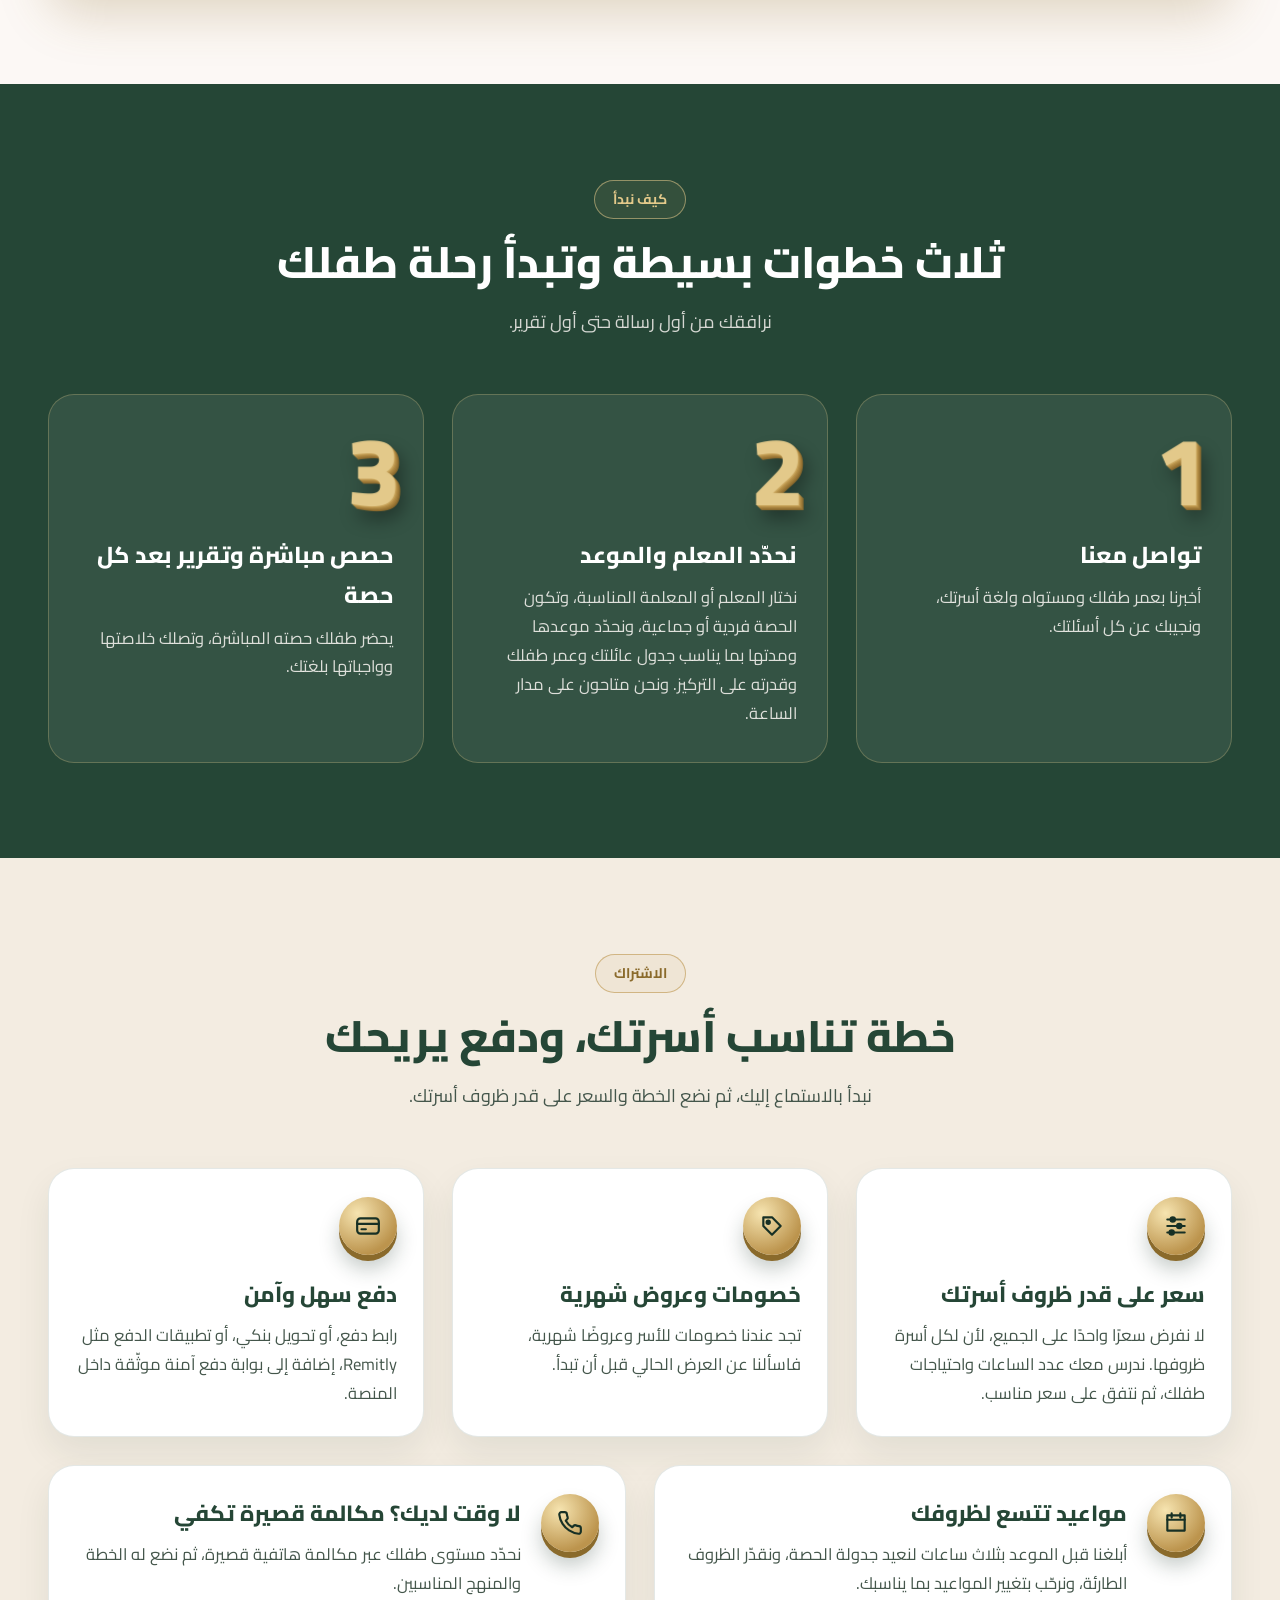
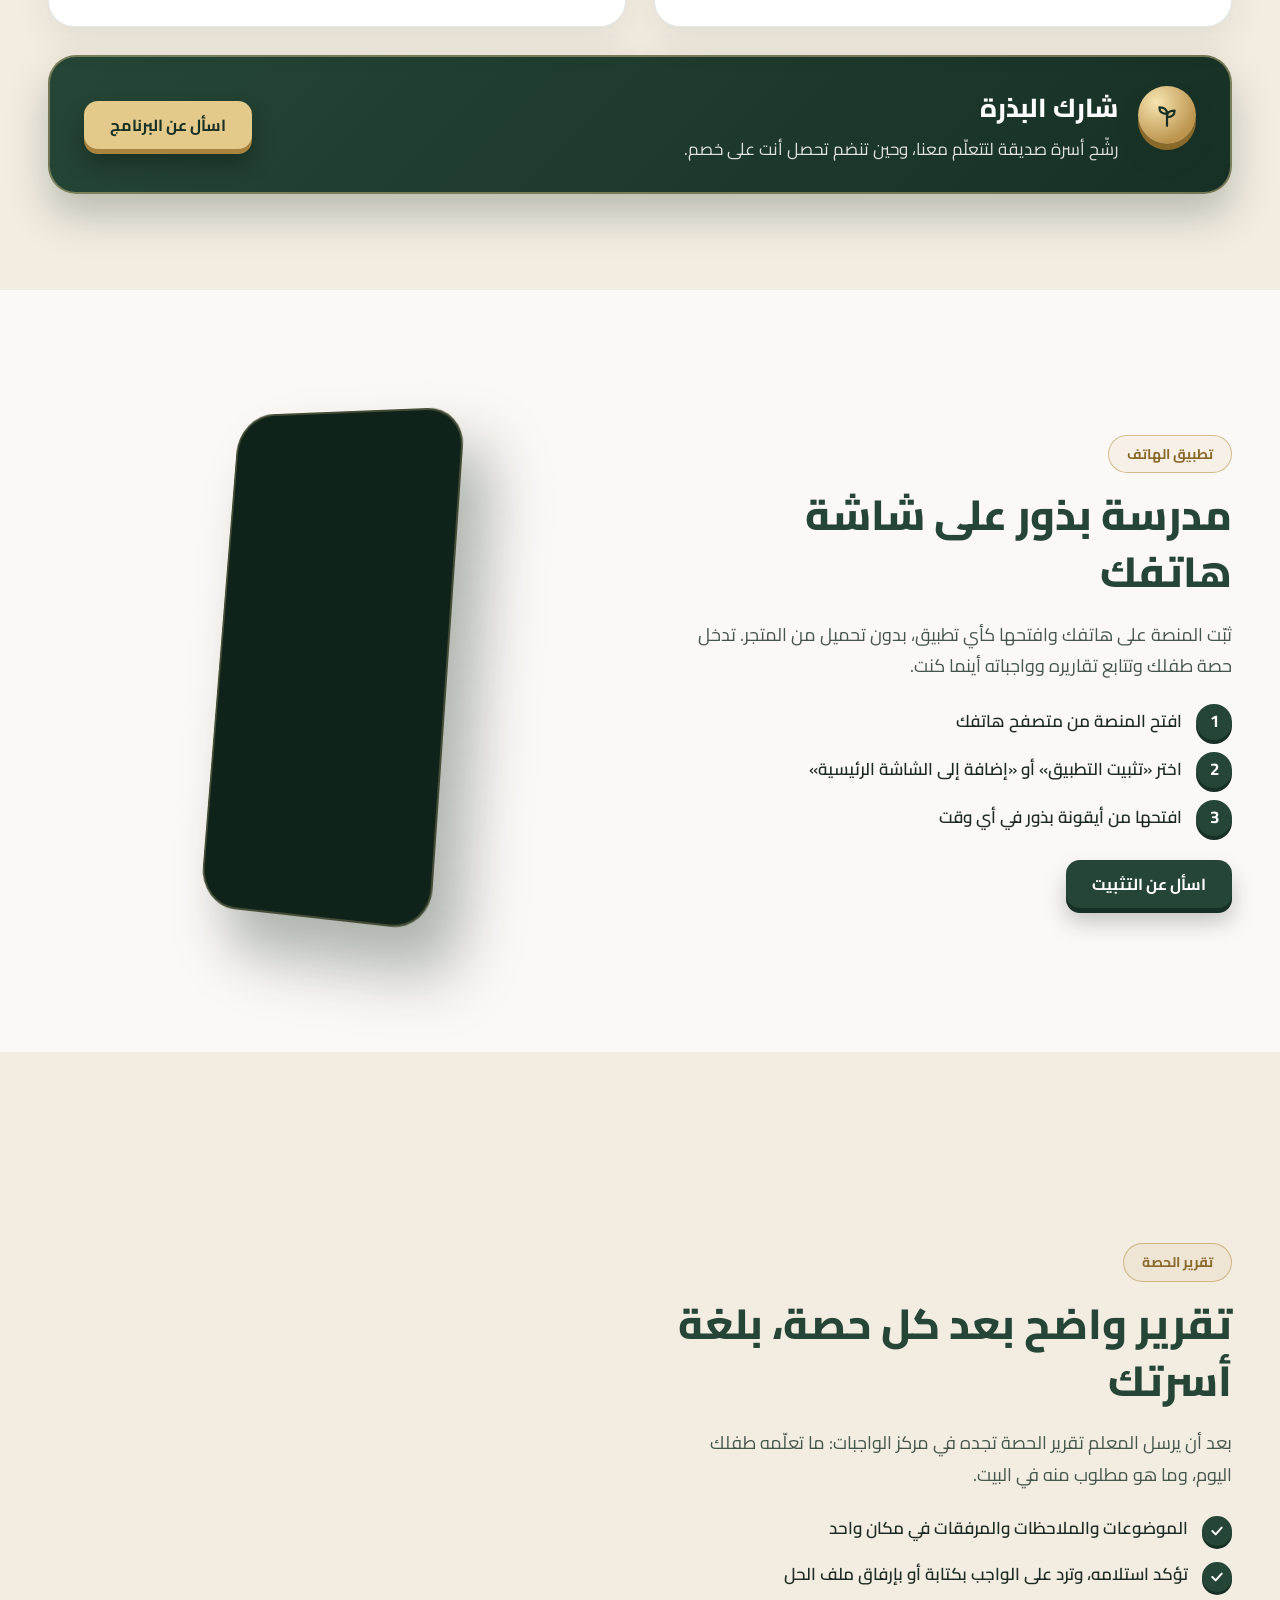
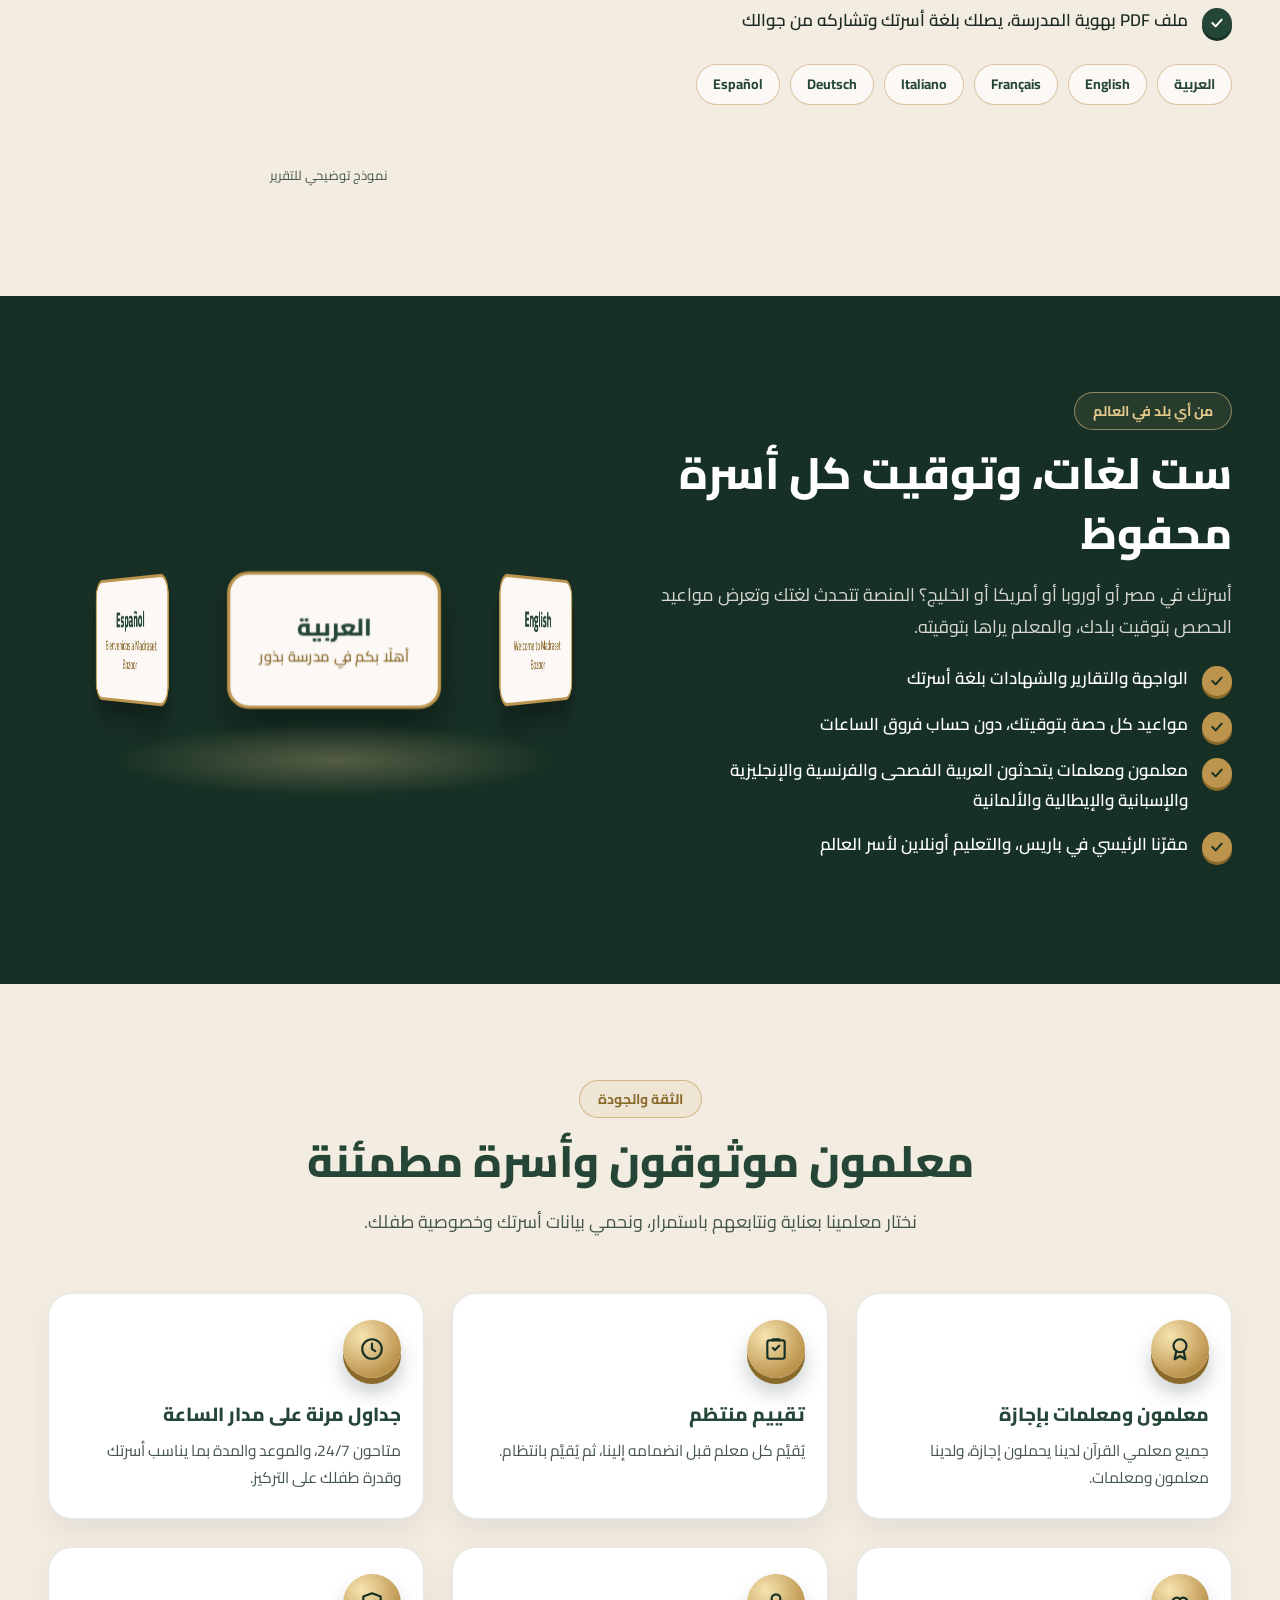
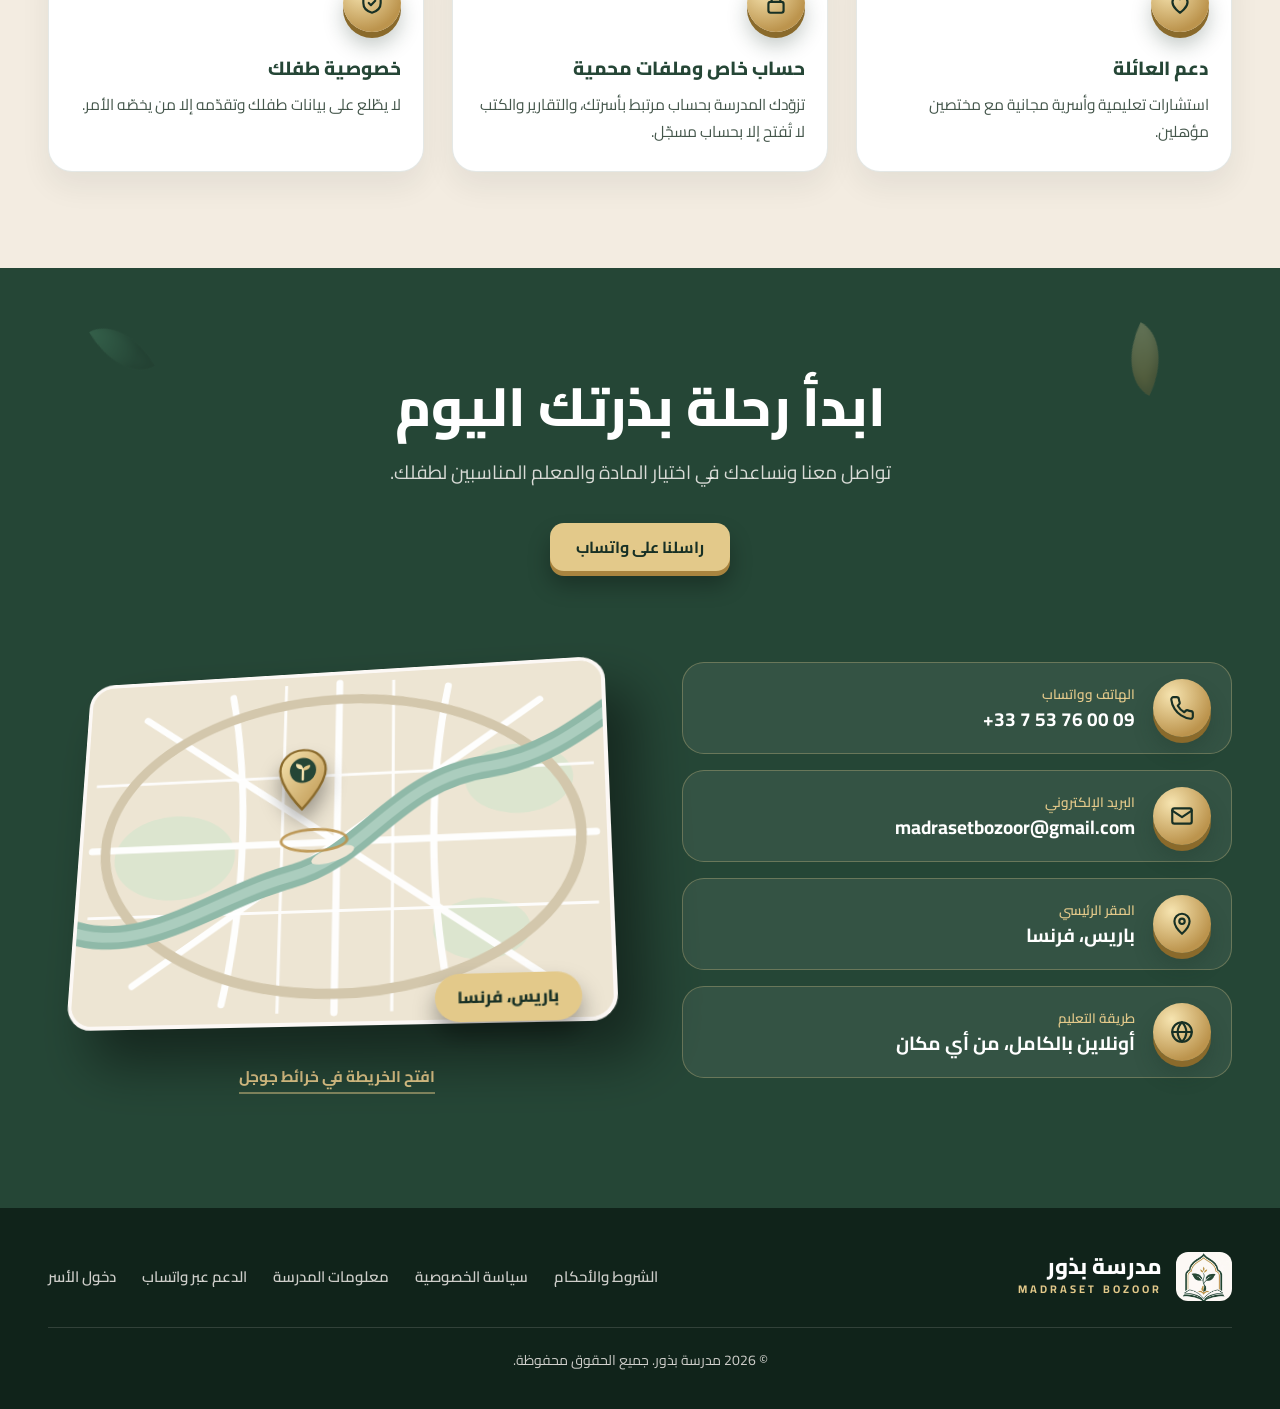
==== commit 04a45e95: "Landing: list only available languages in the switcher Co-Authored-By: Claude Sonnet 5.5 <noreply@an" ====
--- a/landing/index.html
+++ b/landing/index.html
@@ -41,7 +41,7 @@
 <a href="#plans">الاشتراك</a>
 <a href="#contact">تواصل معنا</a>
 </nav>
-<div class="navbtns"><details class="langsw"><summary aria-label="اللغة"><svg width="18" height="18" viewBox="0 0 24 24" fill="none" stroke="currentColor" stroke-width="2" stroke-linecap="round" stroke-linejoin="round" aria-hidden="true"><circle cx="12" cy="12" r="9"/><path d="M3 12h18"/><path d="M12 3c2.7 2.7 4 5.7 4 9s-1.3 6.3-4 9c-2.7-2.7-4-5.7-4-9s1.3-6.3 4-9z"/></svg><span class="code">AR</span><svg class="chev" width="14" height="14" viewBox="0 0 24 24" fill="none" stroke="currentColor" stroke-width="2.6" stroke-linecap="round" stroke-linejoin="round" aria-hidden="true"><path d="m6 9 6 6 6-6"/></svg></summary><ul><li><a href="/?lang=ar" hreflang="ar" lang="ar" data-lang="ar" aria-current="true">العربية</a></li><li><a href="/?lang=en" hreflang="en" lang="en" data-lang="en">English</a></li><li><a href="/?lang=fr" hreflang="fr" lang="fr" data-lang="fr">Français</a></li><li><a href="/?lang=it" hreflang="it" lang="it" data-lang="it">Italiano</a></li><li><a href="/?lang=de" hreflang="de" lang="de" data-lang="de">Deutsch</a></li><li><a href="/?lang=es" hreflang="es" lang="es" data-lang="es">Español</a></li></ul></details>
+<div class="navbtns"><details class="langsw"><summary aria-label="اللغة"><svg width="18" height="18" viewBox="0 0 24 24" fill="none" stroke="currentColor" stroke-width="2" stroke-linecap="round" stroke-linejoin="round" aria-hidden="true"><circle cx="12" cy="12" r="9"/><path d="M3 12h18"/><path d="M12 3c2.7 2.7 4 5.7 4 9s-1.3 6.3-4 9c-2.7-2.7-4-5.7-4-9s1.3-6.3 4-9z"/></svg><span class="code">AR</span><svg class="chev" width="14" height="14" viewBox="0 0 24 24" fill="none" stroke="currentColor" stroke-width="2.6" stroke-linecap="round" stroke-linejoin="round" aria-hidden="true"><path d="m6 9 6 6 6-6"/></svg></summary><ul><li><a href="/?lang=ar" hreflang="ar" lang="ar" data-lang="ar" aria-current="true">العربية</a></li><li><a href="/?lang=fr" hreflang="fr" lang="fr" data-lang="fr">Français</a></li></ul></details>
 <a class="btn btn-ghost" href="/login">دخول الأسر</a>
 <a class="btn btn-primary" href="#contact">ابدأ الآن</a>
 </div>
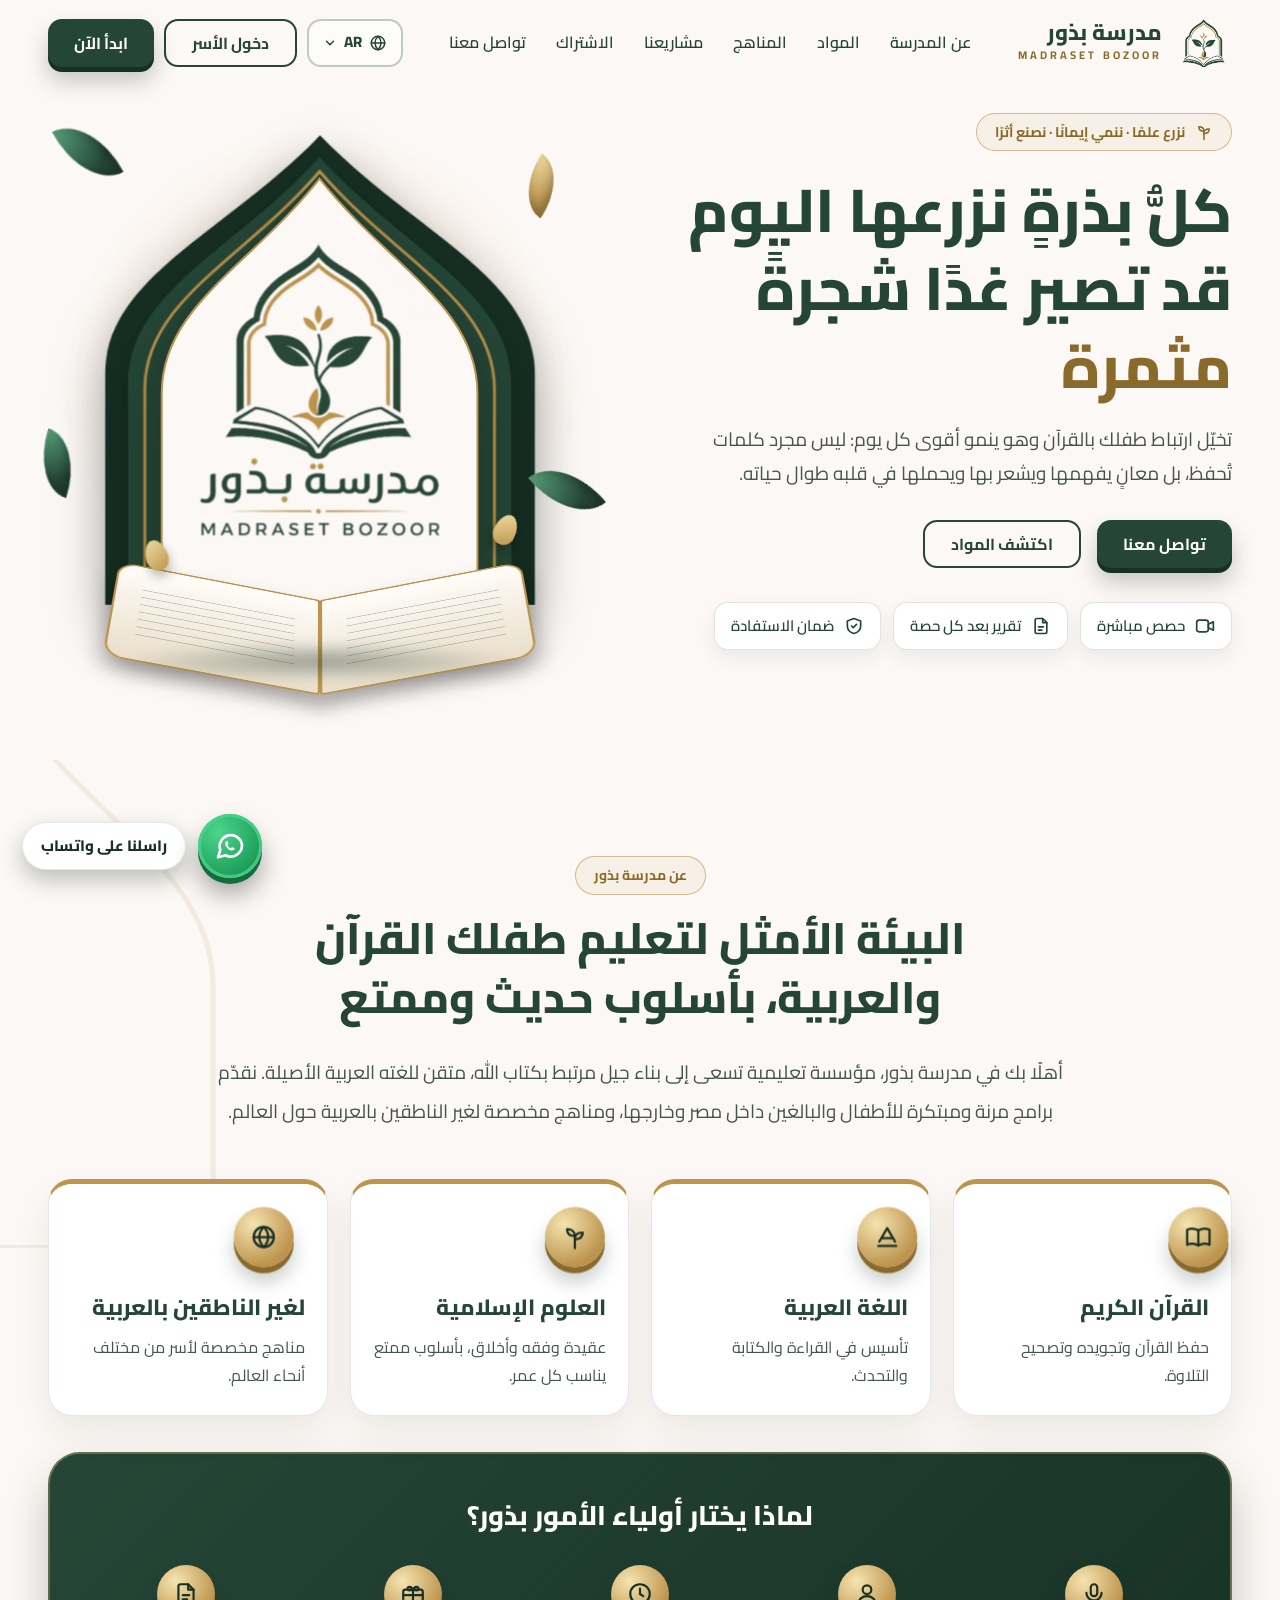
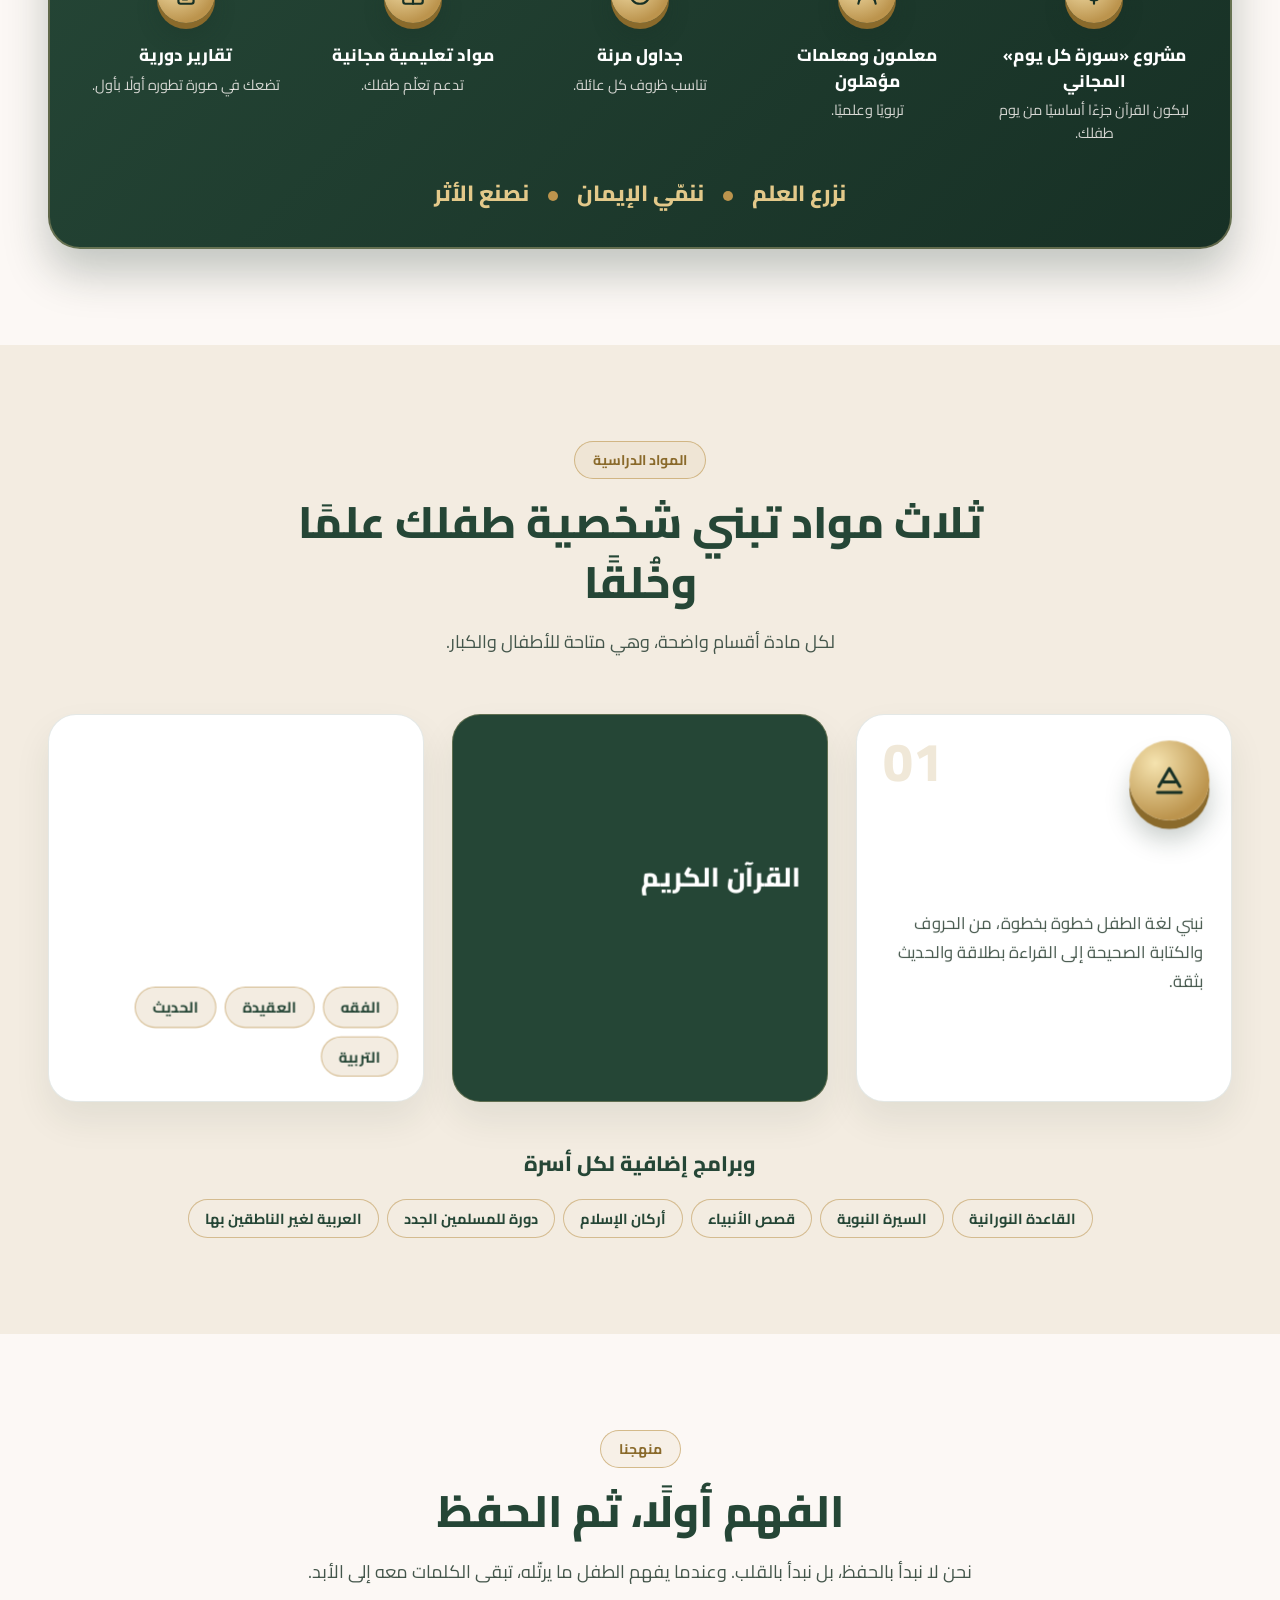
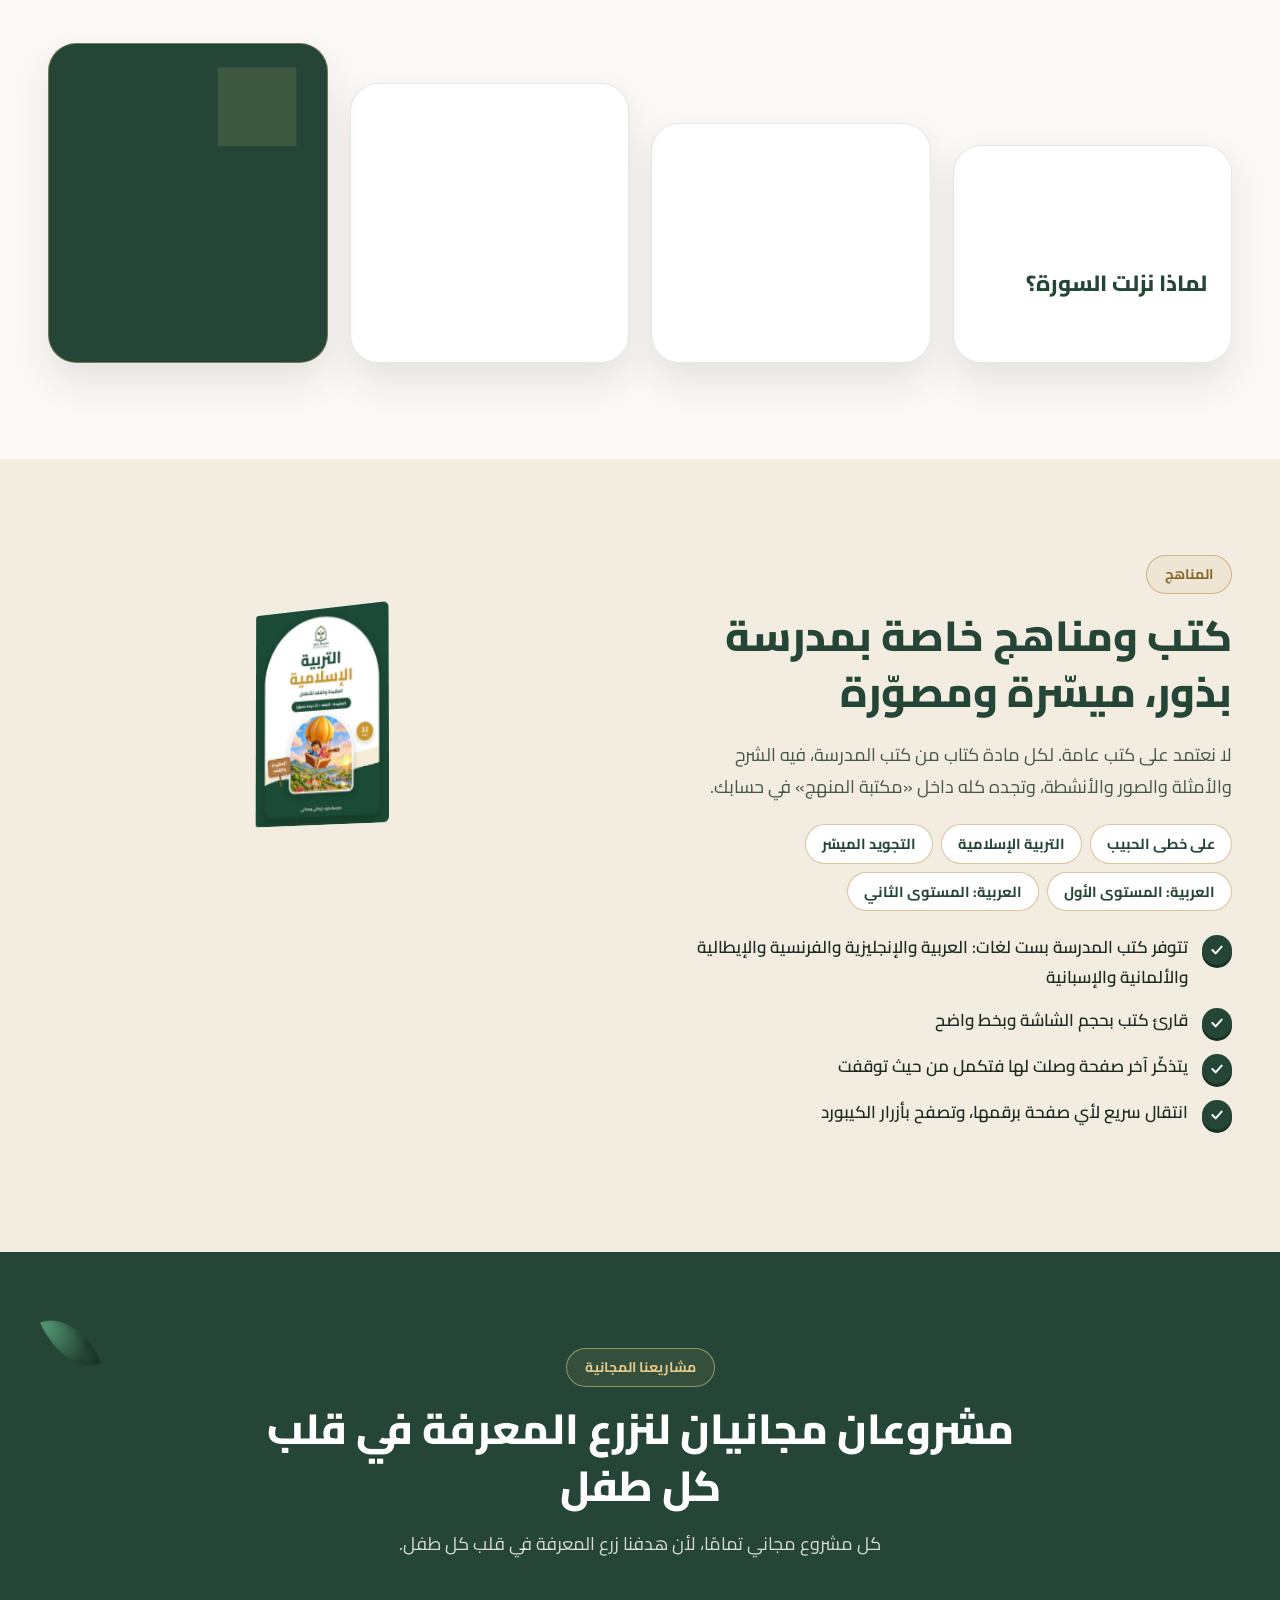
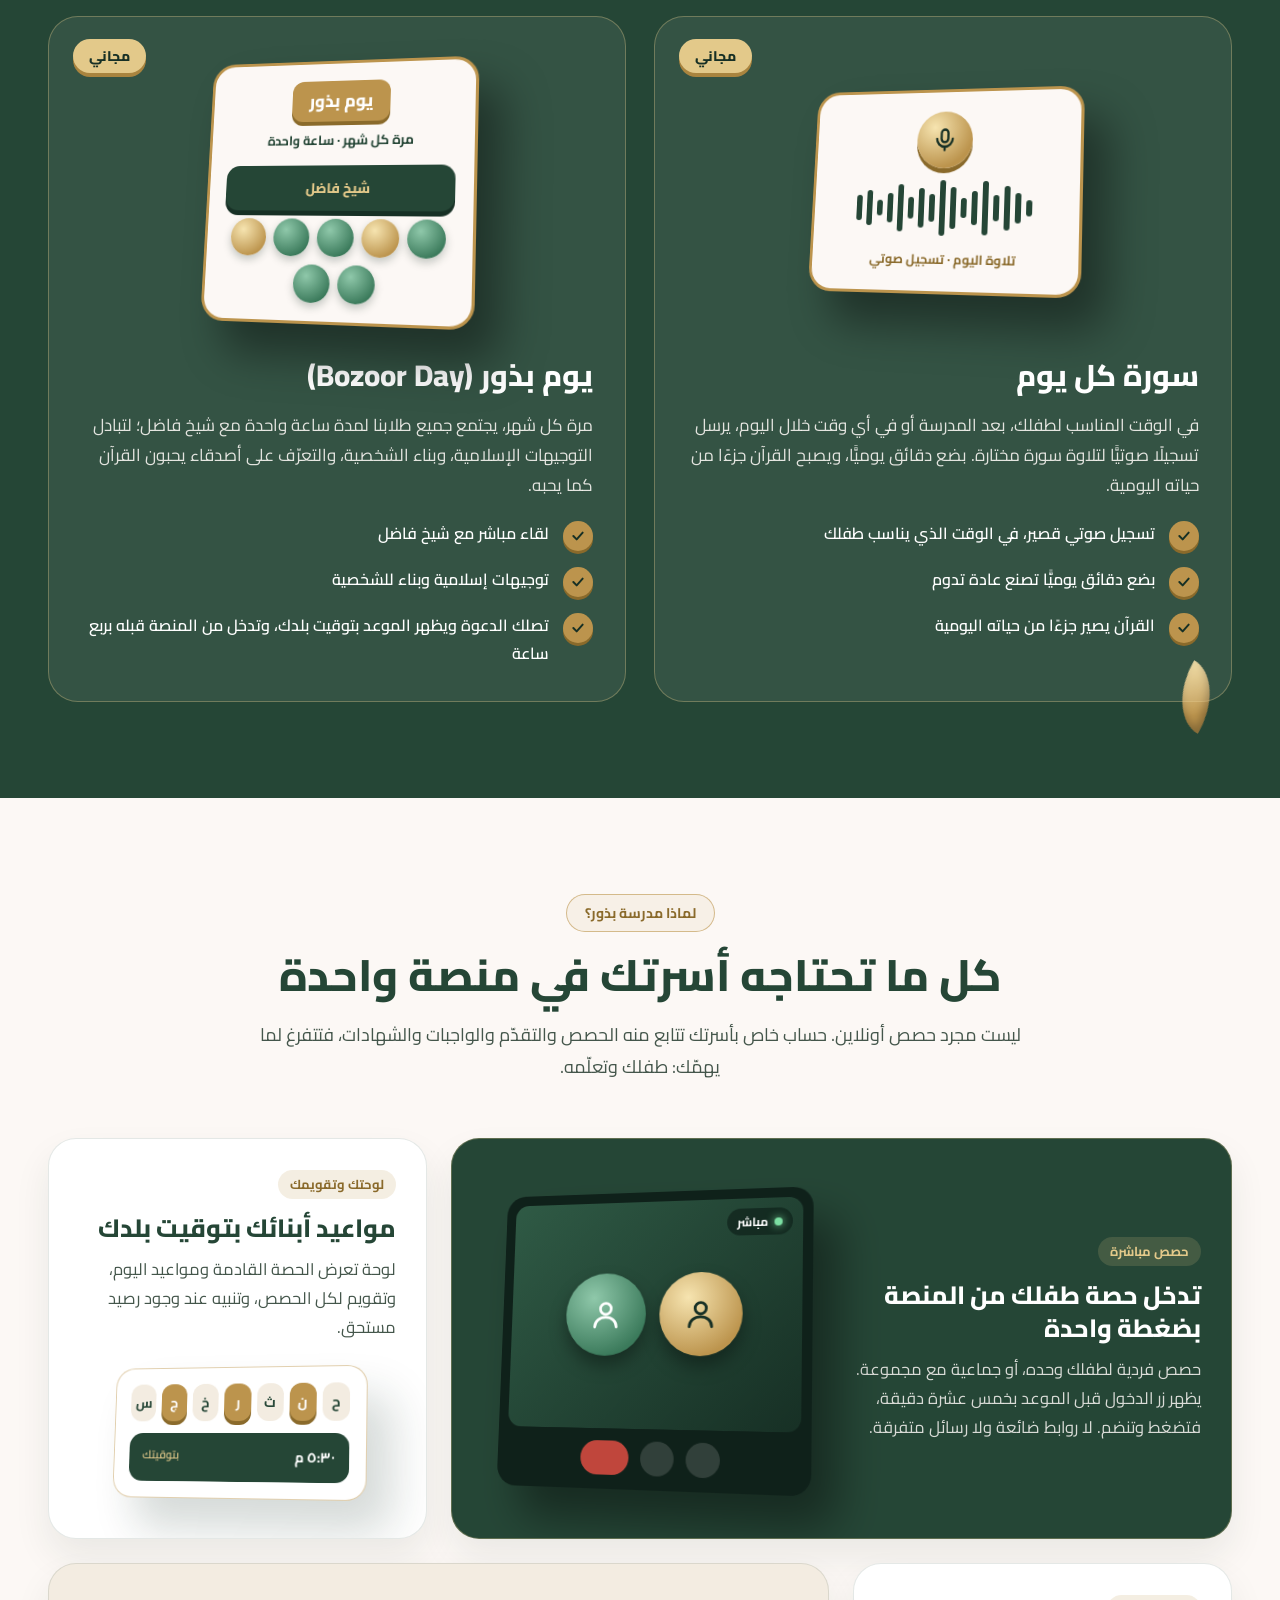
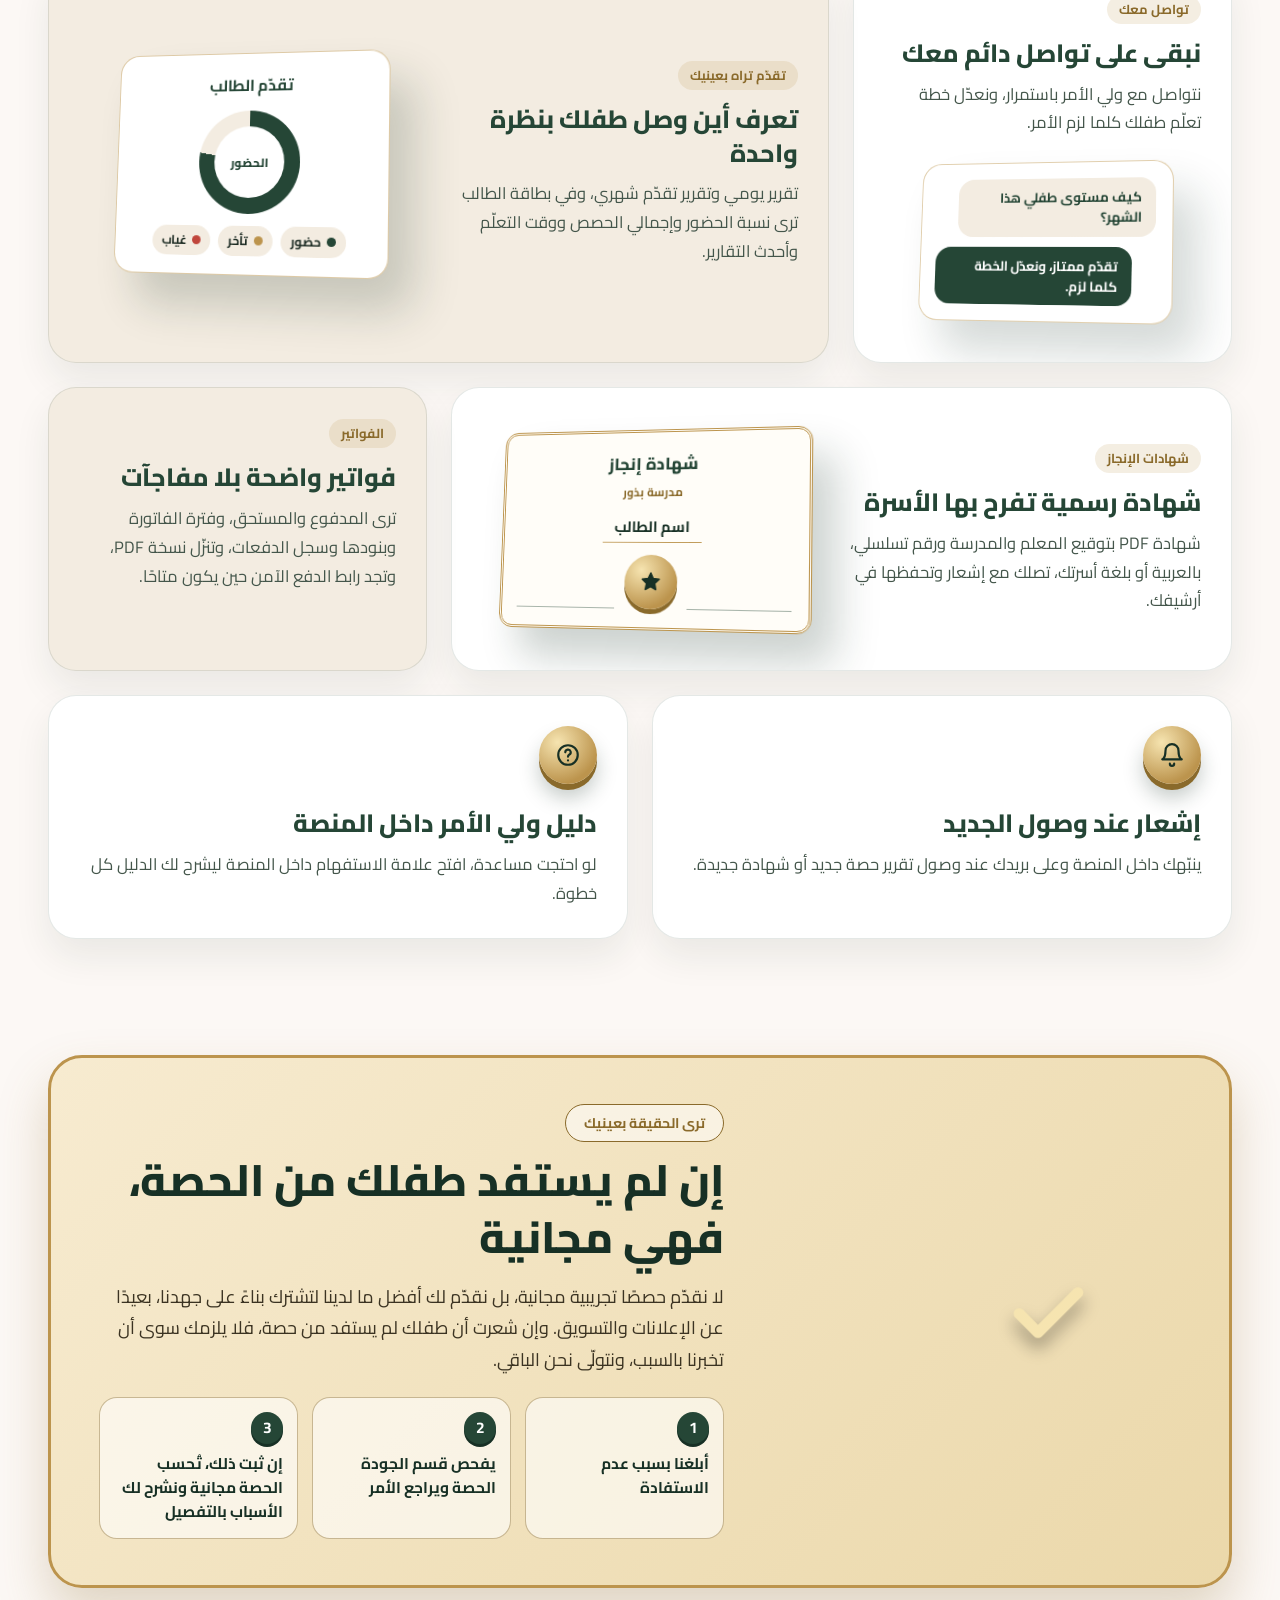
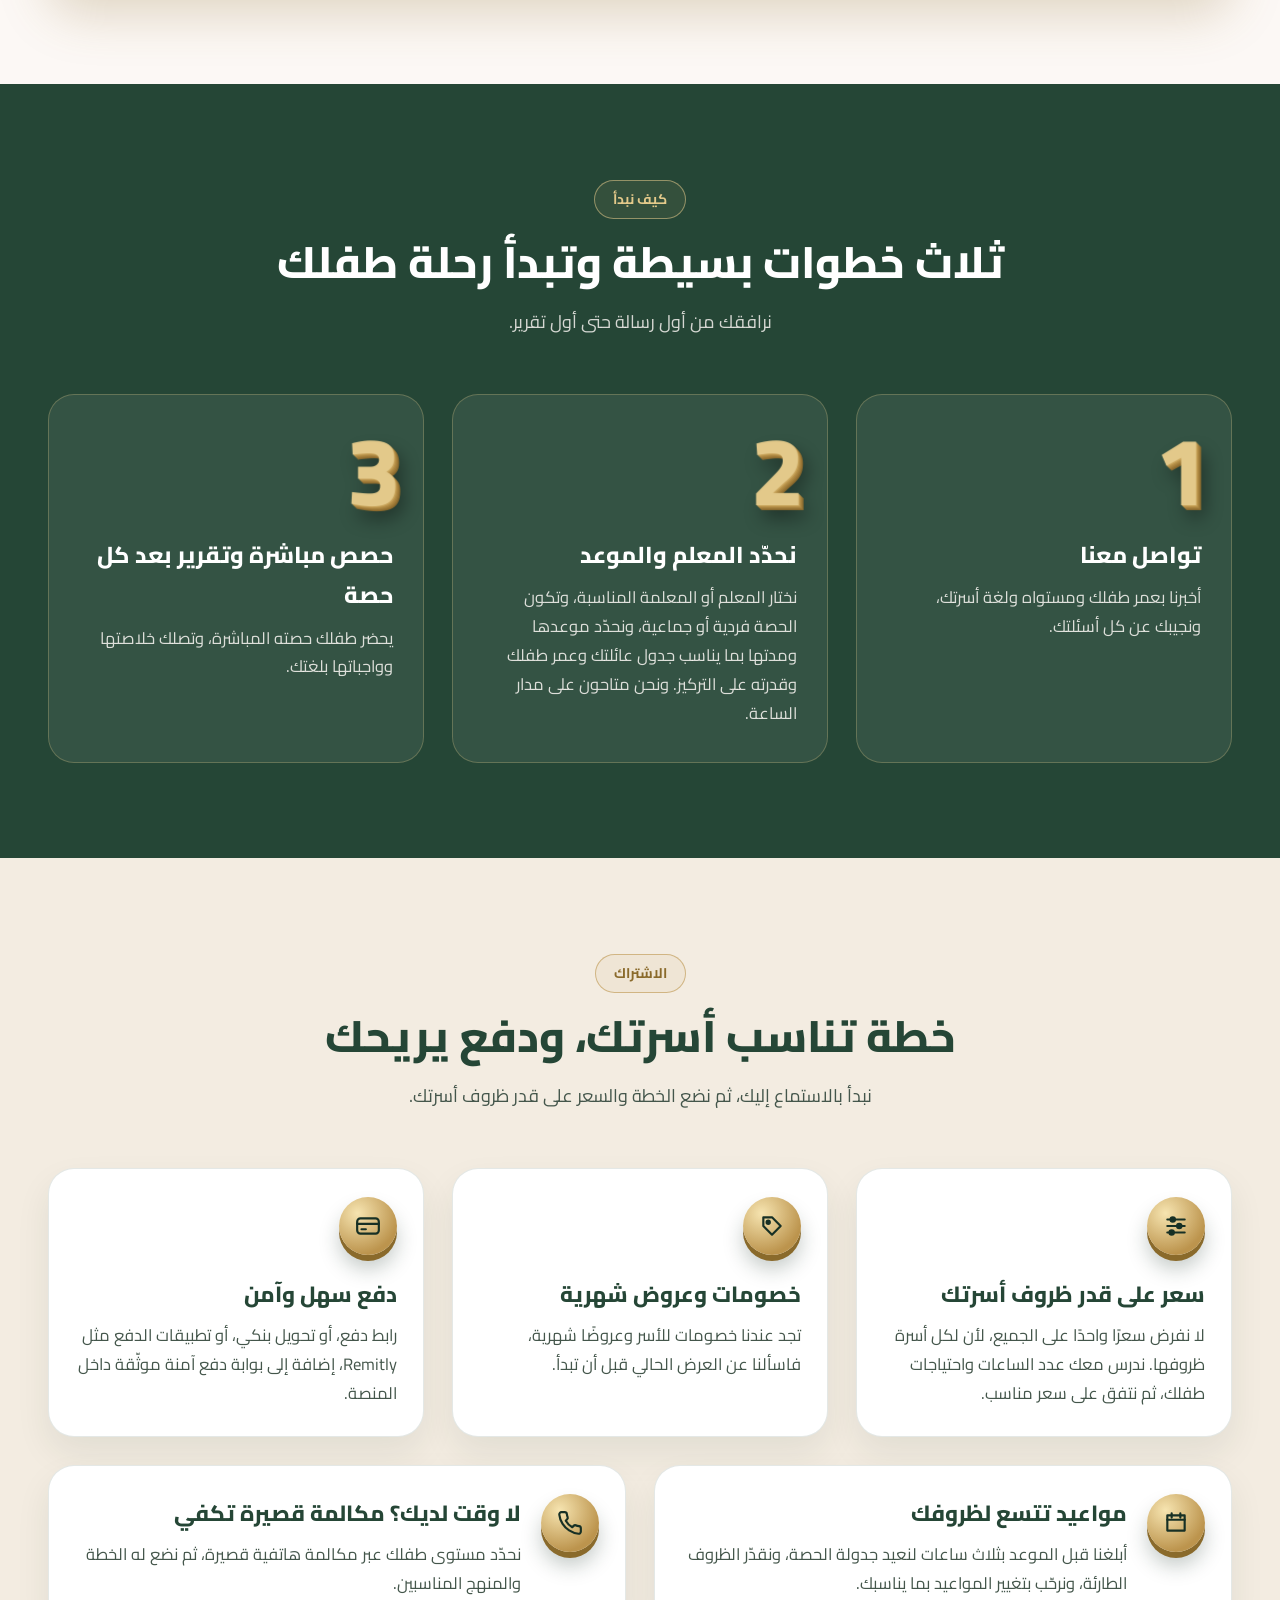
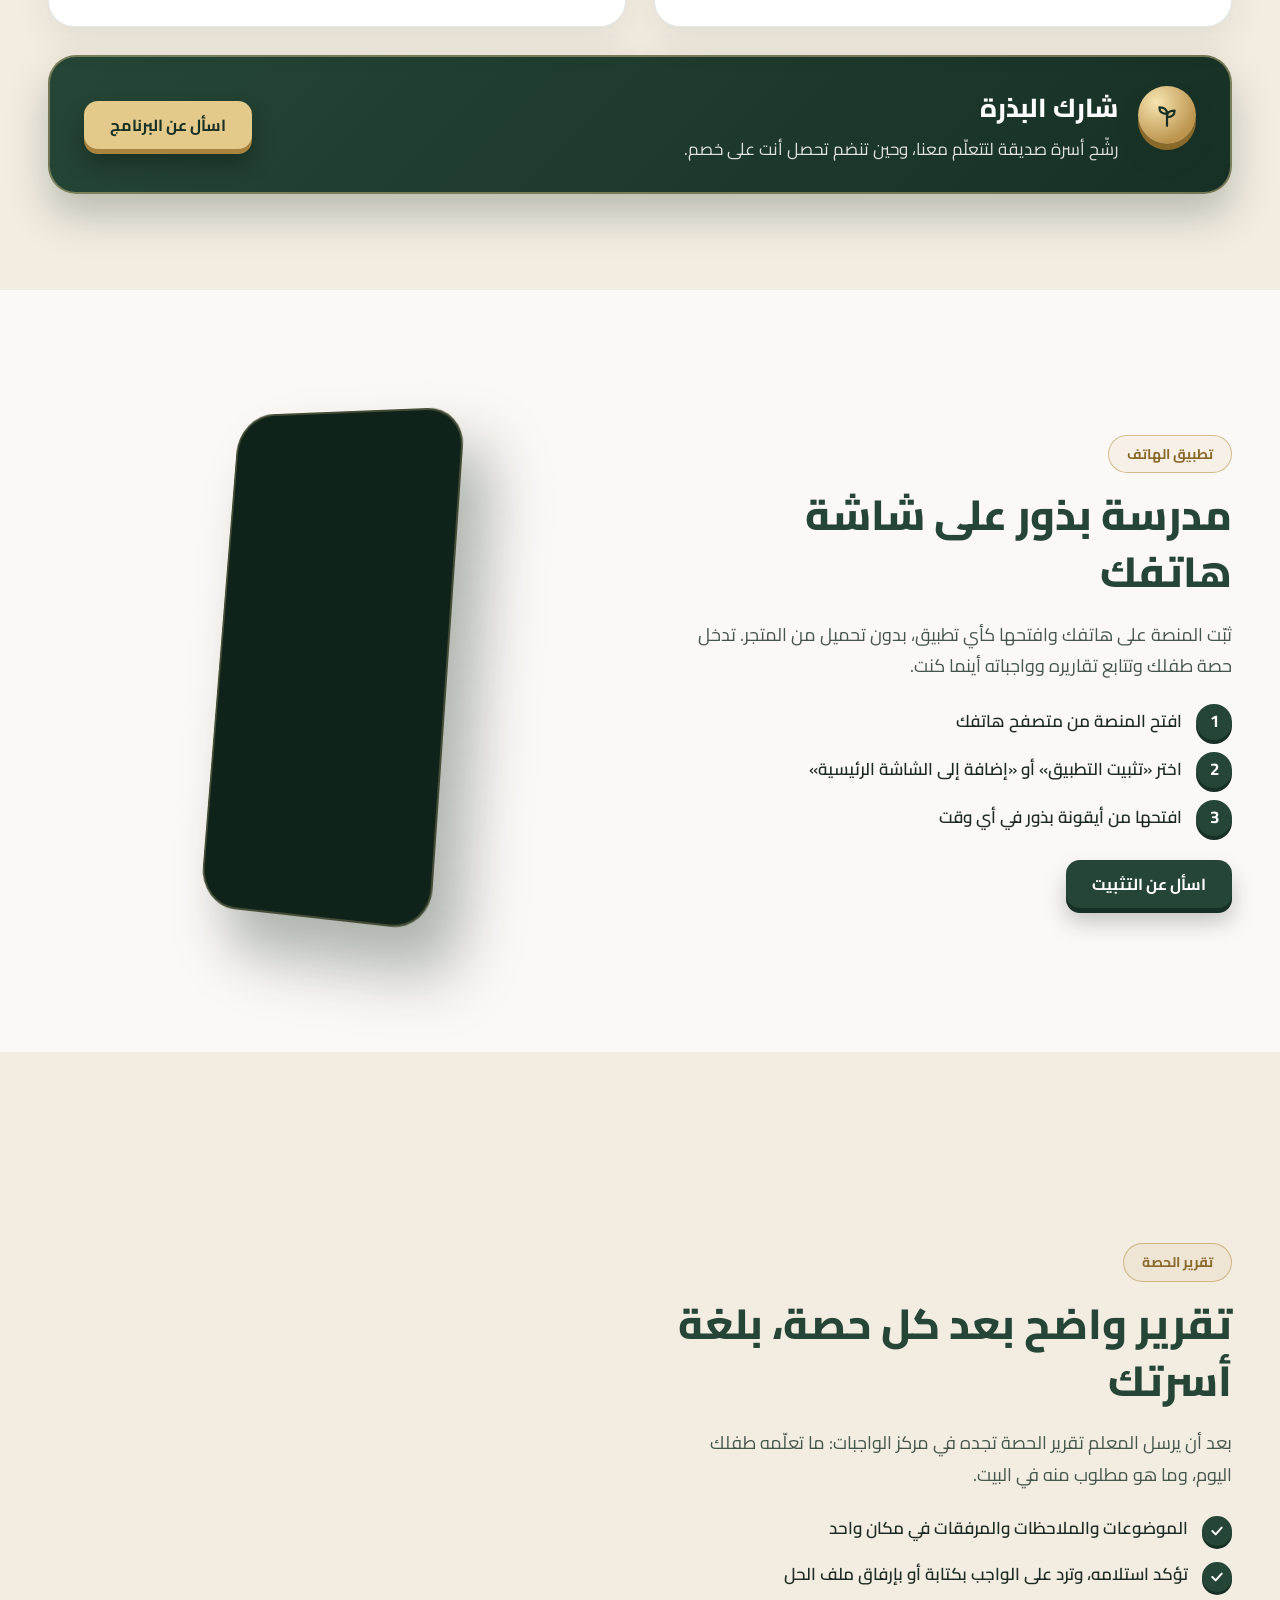
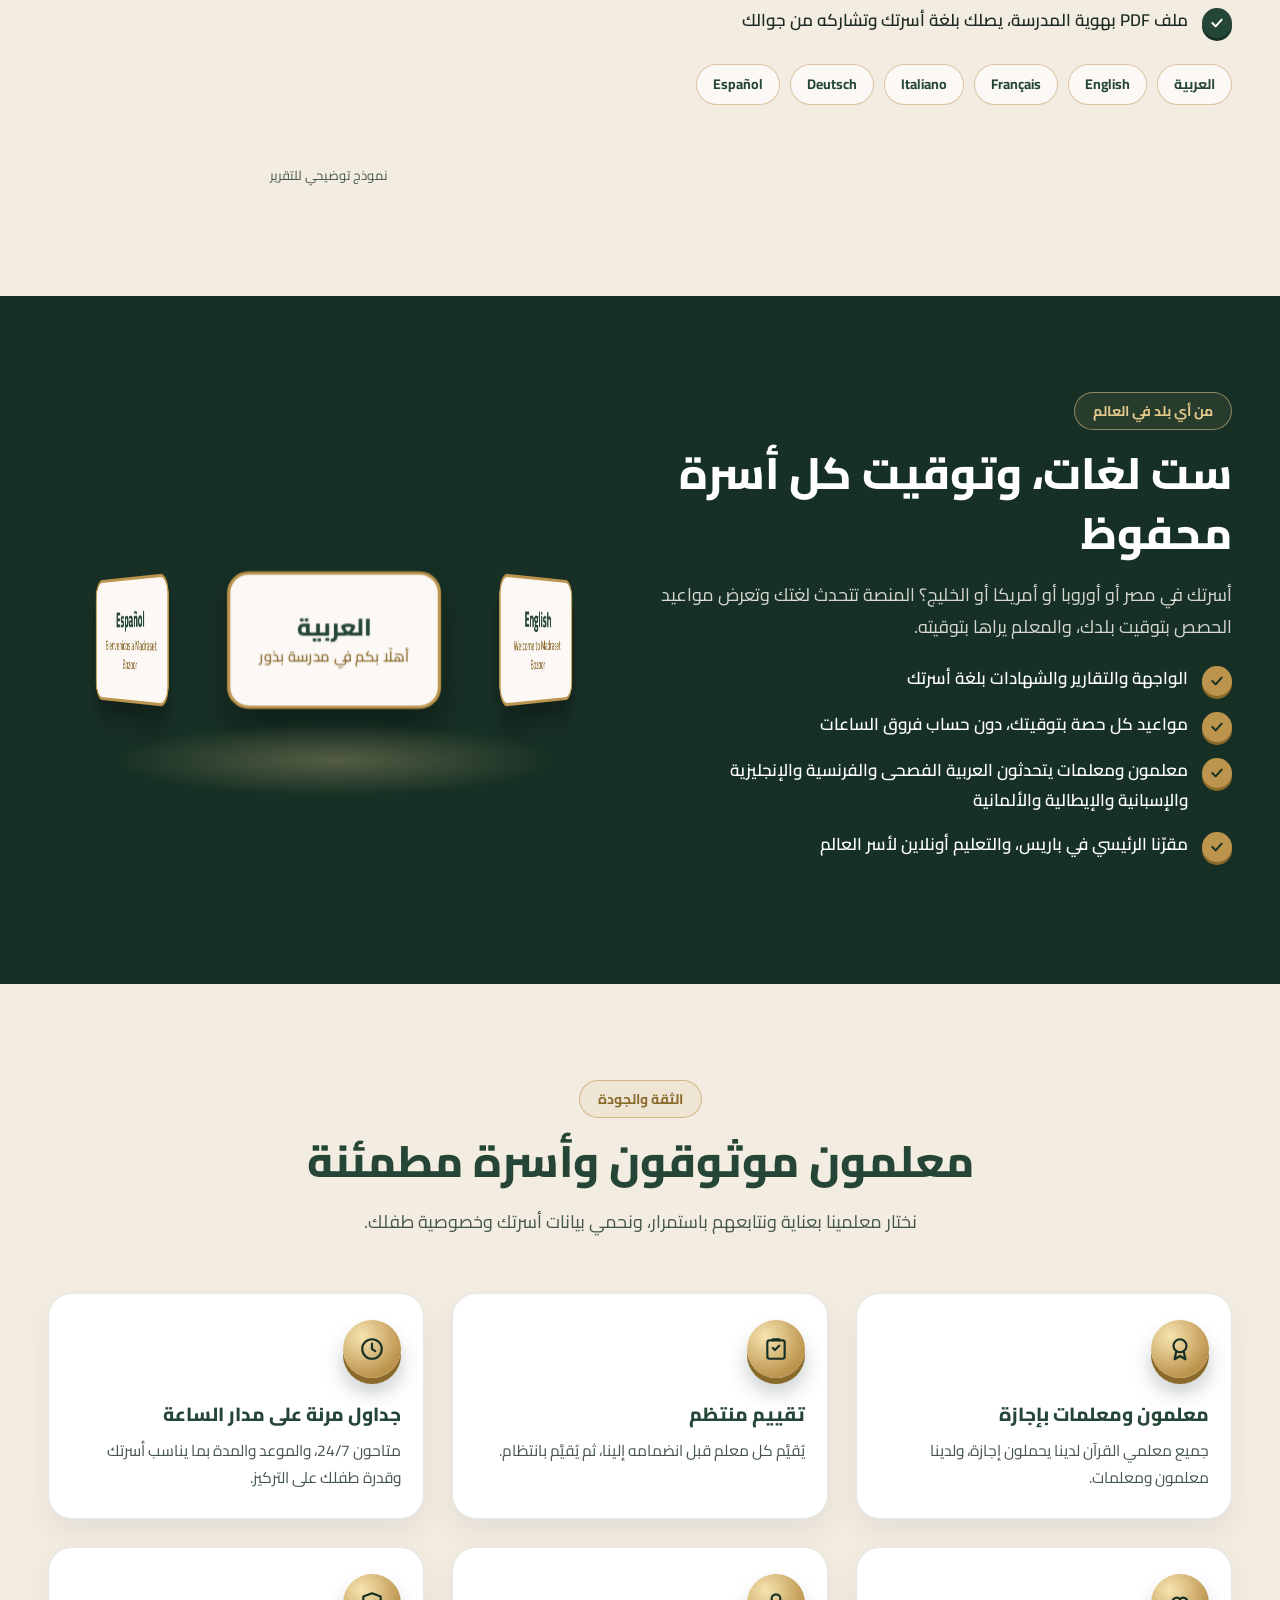
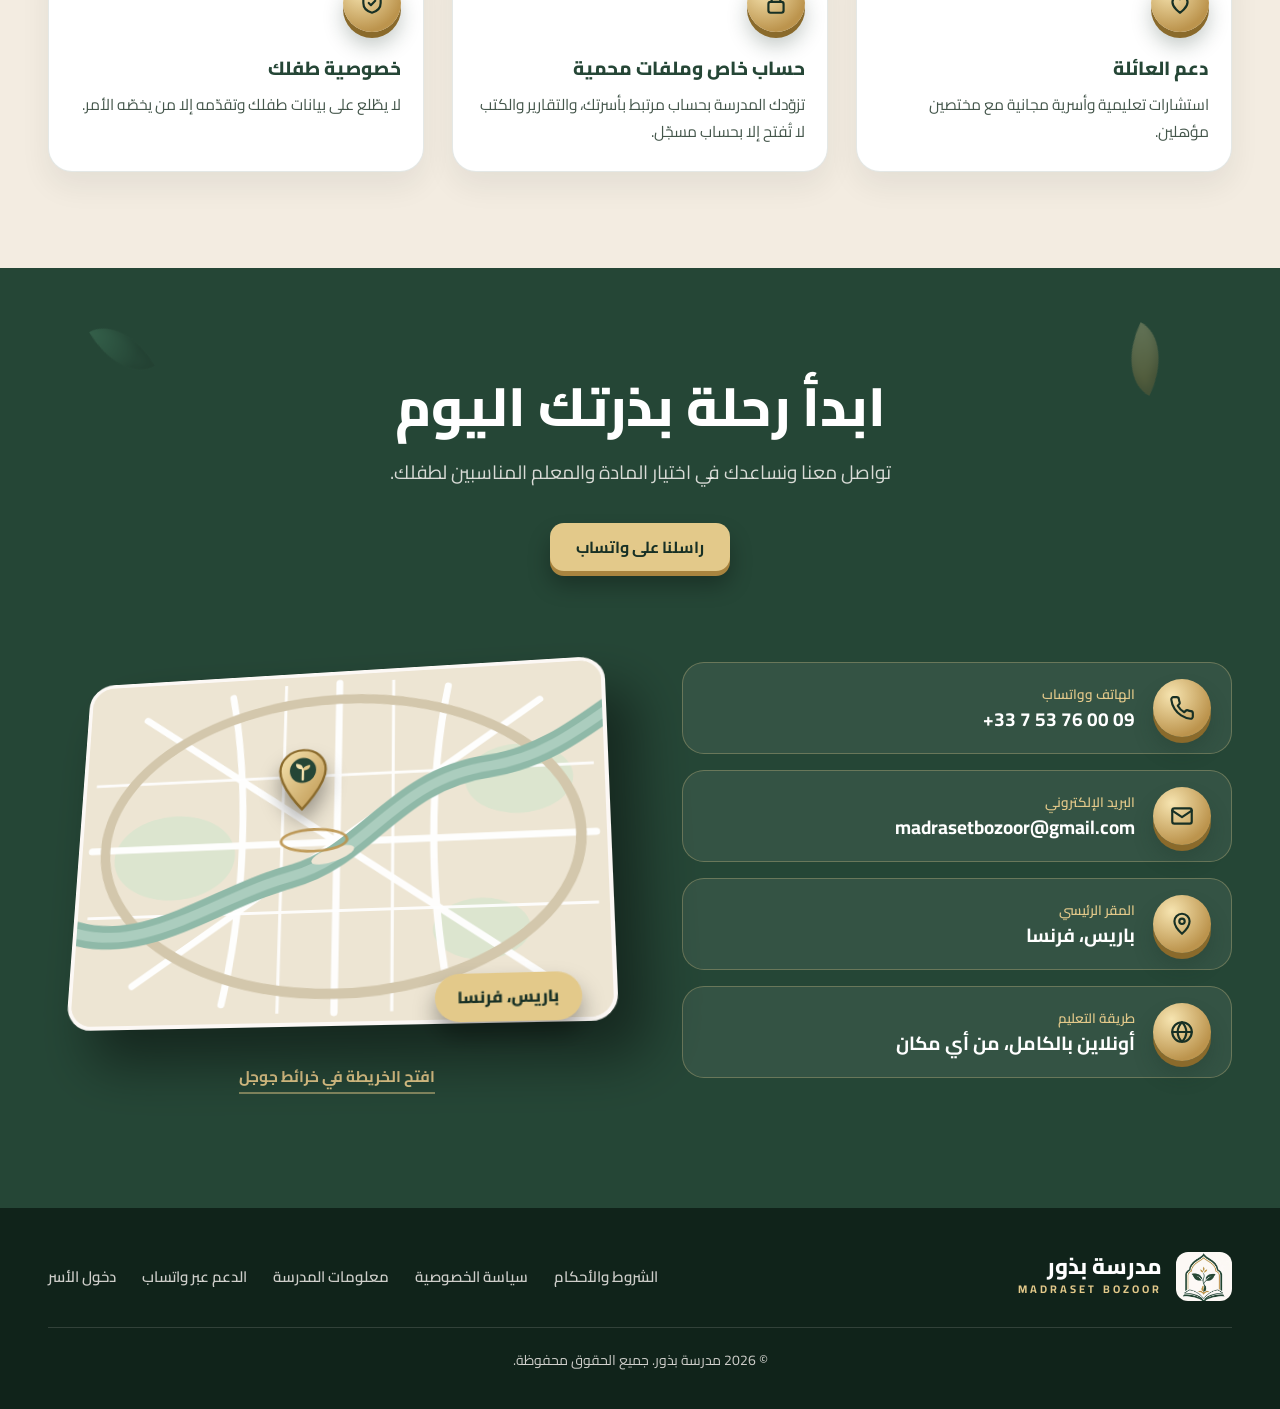
==== commit b168b94e: "Landing: add English, Spanish, Italian and German versions; SEO titles for all six languages Co-Auth" ====
--- a/landing/index.html
+++ b/landing/index.html
@@ -41,7 +41,7 @@
 <a href="#plans">الاشتراك</a>
 <a href="#contact">تواصل معنا</a>
 </nav>
-<div class="navbtns"><details class="langsw"><summary aria-label="اللغة"><svg width="18" height="18" viewBox="0 0 24 24" fill="none" stroke="currentColor" stroke-width="2" stroke-linecap="round" stroke-linejoin="round" aria-hidden="true"><circle cx="12" cy="12" r="9"/><path d="M3 12h18"/><path d="M12 3c2.7 2.7 4 5.7 4 9s-1.3 6.3-4 9c-2.7-2.7-4-5.7-4-9s1.3-6.3 4-9z"/></svg><span class="code">AR</span><svg class="chev" width="14" height="14" viewBox="0 0 24 24" fill="none" stroke="currentColor" stroke-width="2.6" stroke-linecap="round" stroke-linejoin="round" aria-hidden="true"><path d="m6 9 6 6 6-6"/></svg></summary><ul><li><a href="/?lang=ar" hreflang="ar" lang="ar" data-lang="ar" aria-current="true">العربية</a></li><li><a href="/?lang=fr" hreflang="fr" lang="fr" data-lang="fr">Français</a></li></ul></details>
+<div class="navbtns"><details class="langsw"><summary aria-label="اللغة"><svg width="18" height="18" viewBox="0 0 24 24" fill="none" stroke="currentColor" stroke-width="2" stroke-linecap="round" stroke-linejoin="round" aria-hidden="true"><circle cx="12" cy="12" r="9"/><path d="M3 12h18"/><path d="M12 3c2.7 2.7 4 5.7 4 9s-1.3 6.3-4 9c-2.7-2.7-4-5.7-4-9s1.3-6.3 4-9z"/></svg><span class="code">AR</span><svg class="chev" width="14" height="14" viewBox="0 0 24 24" fill="none" stroke="currentColor" stroke-width="2.6" stroke-linecap="round" stroke-linejoin="round" aria-hidden="true"><path d="m6 9 6 6 6-6"/></svg></summary><ul><li><a href="/?lang=ar" hreflang="ar" lang="ar" data-lang="ar" aria-current="true">العربية</a></li><li><a href="/?lang=en" hreflang="en" lang="en" data-lang="en">English</a></li><li><a href="/?lang=fr" hreflang="fr" lang="fr" data-lang="fr">Français</a></li><li><a href="/?lang=it" hreflang="it" lang="it" data-lang="it">Italiano</a></li><li><a href="/?lang=de" hreflang="de" lang="de" data-lang="de">Deutsch</a></li><li><a href="/?lang=es" hreflang="es" lang="es" data-lang="es">Español</a></li></ul></details>
 <a class="btn btn-ghost" href="/login">دخول الأسر</a>
 <a class="btn btn-primary" href="#contact">ابدأ الآن</a>
 </div>
